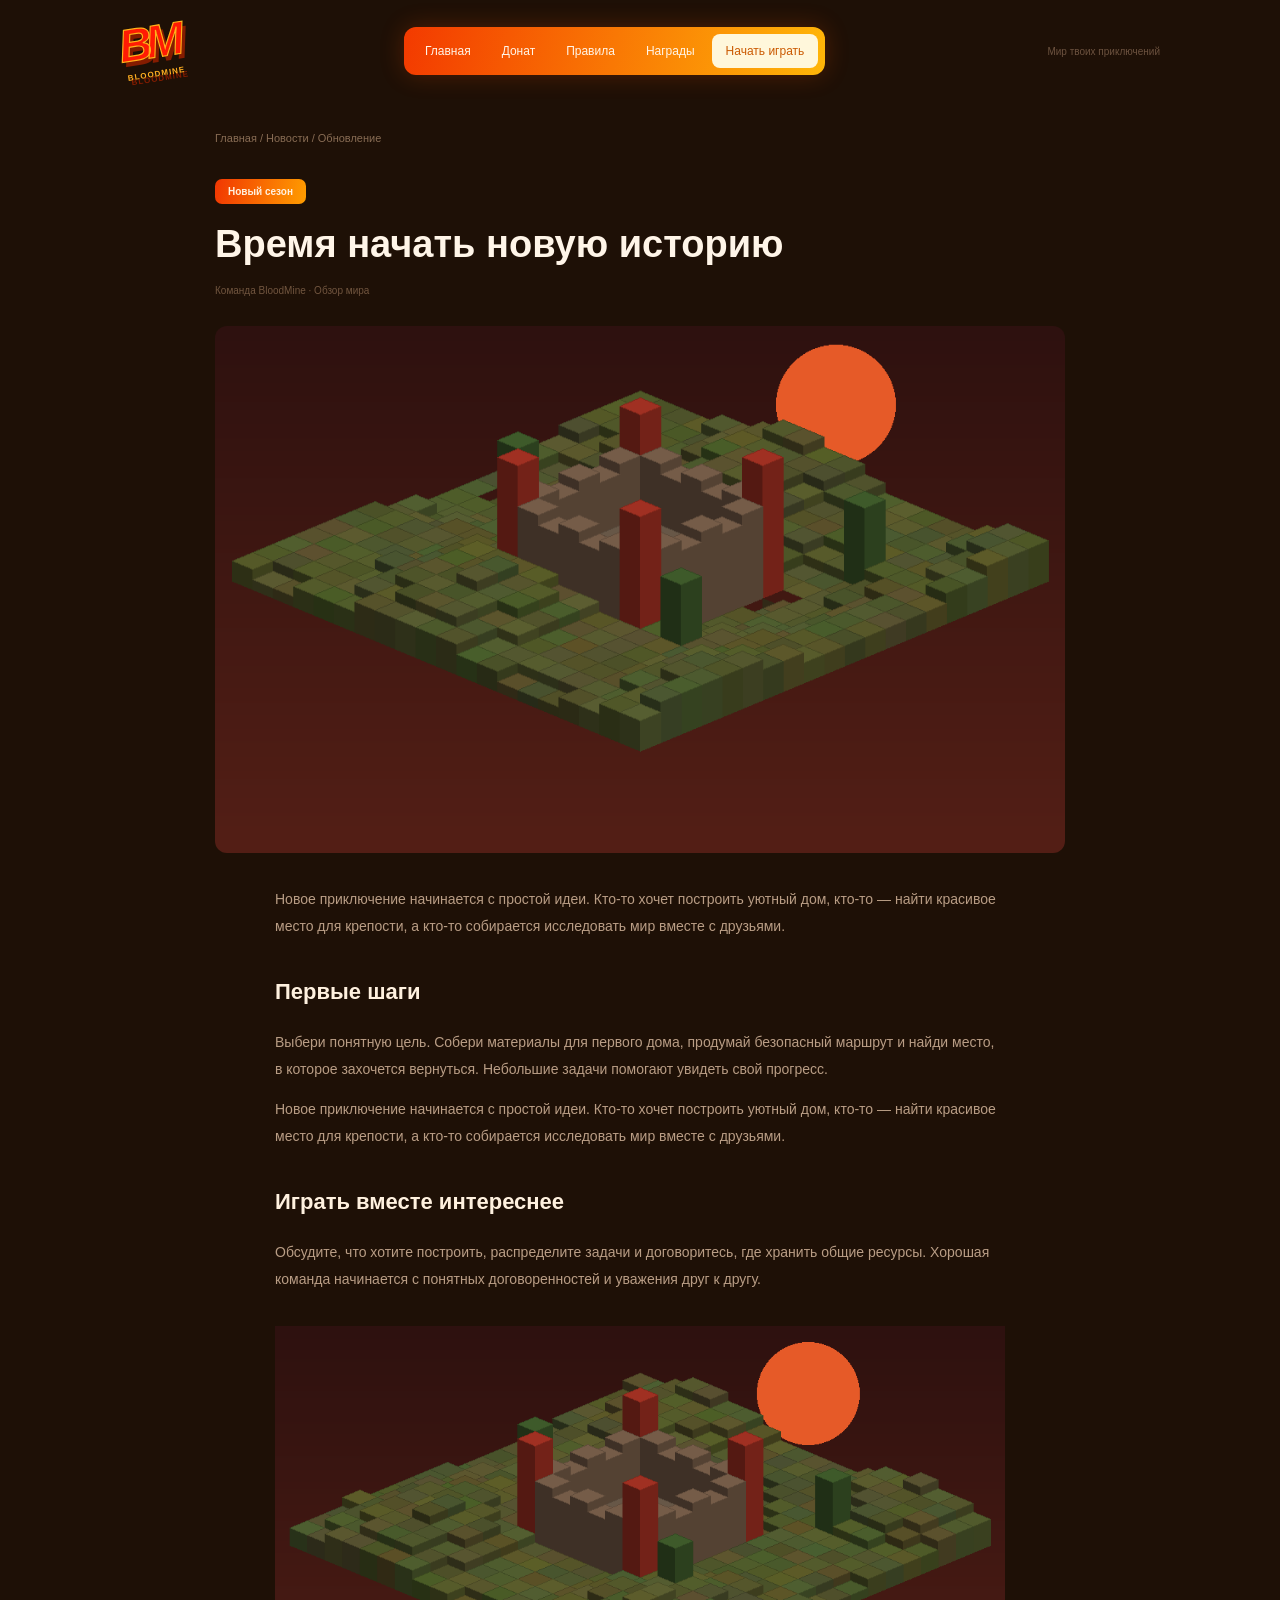
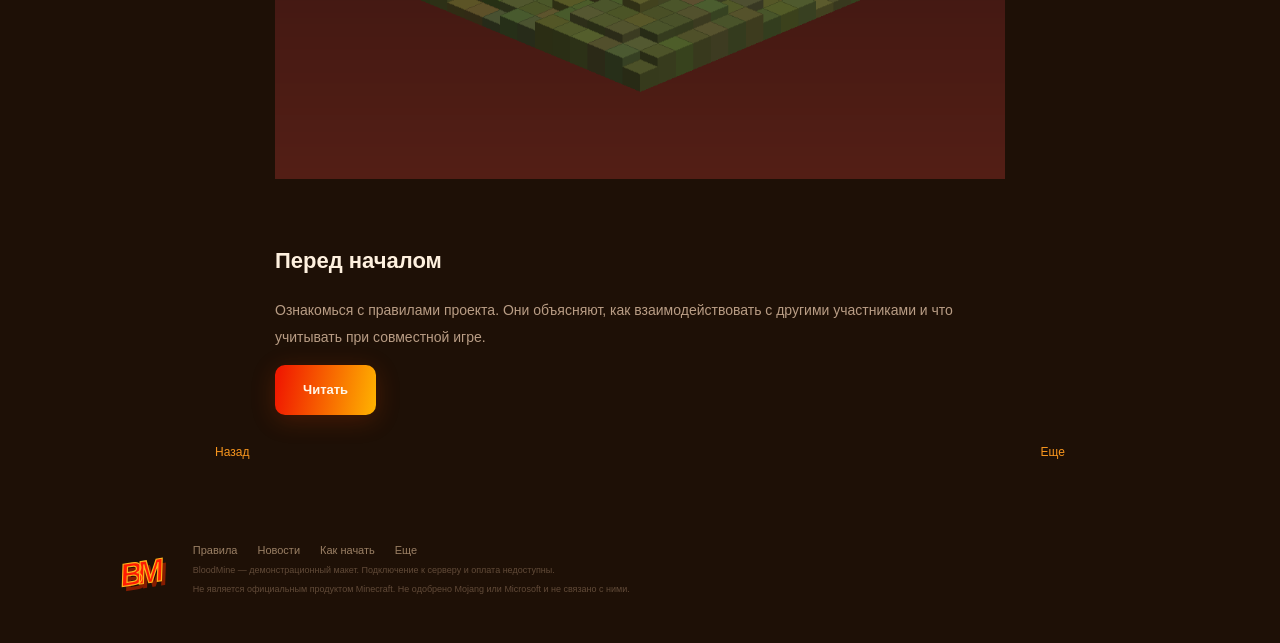
==== article.html @ f093d809 "first commit add files" ====
<!DOCTYPE html>
<html lang="en">
<head>
  <meta charset="UTF-8">
  <title>Главная</title>
  <meta name="description" content="Лучший Minecraft сервер. Minecraft сервер, играть Minecraft, сервер Minecraft, лучший сервер.">
  <meta name="keywords" content="minecraft, сервер, сервер майнкрафт, майнкрафт сервер, лучший сервер, донат, minecraft сервер">
  <script src="assets/js/catalog.js"></script>
  <script src="assets/js/widgets.js"></script>
  <link rel="stylesheet" href="assets/css/components.css">
  <link rel="stylesheet" href="assets/css/styles.css">
</head>
<body>
    <div class="header wrap">
      <a class="logo" href="index.html">BM<span>BLOODMINE</span></a>
      <div class="nav">
        <a href="index.html">Главная</a><a href="index.html#shop">Донат</a><a href="rules.html">Правила</a><a href="rewards.html">Награды</a>
        <a class="nav-light" href="how-to-play.html">Начать играть</a>
      </div>
      <div class="header-note">Мир твоих приключений</div>
    </div>
    <div class="wrap article-page"><div class="breadcrumbs"><a href="index.html">Главная</a> / <a href="news.html">Новости</a> / Обновление</div><span class="pill">Новый сезон</span><h2>Время начать новую историю</h2><p class="article-meta">Команда BloodMine · Обзор мира</p><img class="article-cover" src="assets/images/season.png"><div class="article-body"><p>Новое приключение начинается с простой идеи. Кто-то хочет построить уютный дом, кто-то — найти красивое место для крепости, а кто-то собирается исследовать мир вместе с друзьями.</p><h4>Первые шаги</h4><p>Выбери понятную цель. Собери материалы для первого дома, продумай безопасный маршрут и найди место, в которое захочется вернуться. Небольшие задачи помогают увидеть свой прогресс.</p><p>Новое приключение начинается с простой идеи. Кто-то хочет построить уютный дом, кто-то — найти красивое место для крепости, а кто-то собирается исследовать мир вместе с друзьями.</p><h4>Играть вместе интереснее</h4><p>Обсудите, что хотите построить, распределите задачи и договоритесь, где хранить общие ресурсы. Хорошая команда начинается с понятных договоренностей и уважения друг к другу.</p><img src="assets/images/world.png"><h4>Перед началом</h4><p>Ознакомься с правилами проекта. Они объясняют, как взаимодействовать с другими участниками и что учитывать при совместной игре.</p><a class="orange" href="rules.html">Читать</a></div><div class="article-bottom"><a href="news.html">Назад</a><a href="index.html#shop">Еще</a></div></div>
    <div class="footer wrap">
      <a class="logo small-logo" href="index.html">BM</a>
      <div><div class="footer-links"><a href="rules.html">Правила</a><a href="news.html">Новости</a><a href="how-to-play.html">Как начать</a><a href="archive.html">Еще</a></div>
      <p>BloodMine — демонстрационный макет. Подключение к серверу и оплата недоступны.</p>
      <p>Не является официальным продуктом Minecraft. Не одобрено Mojang или Microsoft и не связано с ними.</p></div>
    </div>
    <div class="overlay" id="dialog"><div class="modal"><div class="modal-close" onclick="closeDialog()">×</div><div class="pill">BloodMine</div><h2 id="dialog-title">Информация</h2><p id="dialog-text"></p><button class="orange" onclick="closeDialog()">Понятно</button></div></div>
    <div class="toast" id="toast"></div>
    <script src="assets/js/app.js"></script><script src="assets/js/effects.js"></script>
</body>
</html>
---- assets/css/components.css ----
.container {
    width: 960px;
    margin: 0 auto;
}

.card {
    padding: 15px;
}

.button {
    color: #fff;
    background: orange;
}

.inventory-slot-0 {
    padding: 4px;
    margin: 0px;
    border: 1px solid #392414;
    border-radius: 0px;
    background-position: 0px 0px;
}

.inventory-slot-1 {
    padding: 5px;
    margin: 1px;
    border: 1px solid #392414;
    border-radius: 1px;
    background-position: 1px 1px;
}

.inventory-slot-2 {
    padding: 6px;
    margin: 2px;
    border: 1px solid #392414;
    border-radius: 2px;
    background-position: 2px 2px;
}

.inventory-slot-3 {
    padding: 7px;
    margin: 3px;
    border: 1px solid #392414;
    border-radius: 3px;
    background-position: 3px 3px;
}

.inventory-slot-4 {
    padding: 8px;
    margin: 4px;
    border: 1px solid #392414;
    border-radius: 4px;
    background-position: 4px 4px;
}

.inventory-slot-5 {
    padding: 9px;
    margin: 5px;
    border: 1px solid #392414;
    border-radius: 5px;
    background-position: 5px 5px;
}

.inventory-slot-6 {
    padding: 10px;
    margin: 0px;
    border: 1px solid #392414;
    border-radius: 6px;
    background-position: 6px 6px;
}

.inventory-slot-7 {
    padding: 11px;
    margin: 1px;
    border: 1px solid #392414;
    border-radius: 7px;
    background-position: 7px 7px;
}

.inventory-slot-8 {
    padding: 4px;
    margin: 2px;
    border: 1px solid #392414;
    border-radius: 8px;
    background-position: 8px 8px;
}

.inventory-slot-9 {
    padding: 5px;
    margin: 3px;
    border: 1px solid #392414;
    border-radius: 9px;
    background-position: 9px 9px;
}

.inventory-slot-10 {
    padding: 6px;
    margin: 4px;
    border: 1px solid #392414;
    border-radius: 10px;
    background-position: 10px 10px;
}

.inventory-slot-11 {
    padding: 7px;
    margin: 5px;
    border: 1px solid #392414;
    border-radius: 11px;
    background-position: 11px 11px;
}

.inventory-slot-12 {
    padding: 8px;
    margin: 0px;
    border: 1px solid #392414;
    border-radius: 12px;
    background-position: 12px 12px;
}

.inventory-slot-13 {
    padding: 9px;
    margin: 1px;
    border: 1px solid #392414;
    border-radius: 13px;
    background-position: 13px 13px;
}

.inventory-slot-14 {
    padding: 10px;
    margin: 2px;
    border: 1px solid #392414;
    border-radius: 0px;
    background-position: 14px 14px;
}

.inventory-slot-15 {
    padding: 11px;
    margin: 3px;
    border: 1px solid #392414;
    border-radius: 1px;
    background-position: 15px 15px;
}

.inventory-slot-16 {
    padding: 4px;
    margin: 4px;
    border: 1px solid #392414;
    border-radius: 2px;
    background-position: 16px 16px;
}

.inventory-slot-17 {
    padding: 5px;
    margin: 5px;
    border: 1px solid #392414;
    border-radius: 3px;
    background-position: 17px 17px;
}

.inventory-slot-18 {
    padding: 6px;
    margin: 0px;
    border: 1px solid #392414;
    border-radius: 4px;
    background-position: 18px 18px;
}

.inventory-slot-19 {
    padding: 7px;
    margin: 1px;
    border: 1px solid #392414;
    border-radius: 5px;
    background-position: 19px 19px;
}

.inventory-slot-20 {
    padding: 8px;
    margin: 2px;
    border: 1px solid #392414;
    border-radius: 6px;
    background-position: 20px 20px;
}

.inventory-slot-21 {
    padding: 9px;
    margin: 3px;
    border: 1px solid #392414;
    border-radius: 7px;
    background-position: 21px 21px;
}

.inventory-slot-22 {
    padding: 10px;
    margin: 4px;
    border: 1px solid #392414;
    border-radius: 8px;
    background-position: 22px 22px;
}

.inventory-slot-23 {
    padding: 11px;
    margin: 5px;
    border: 1px solid #392414;
    border-radius: 9px;
    background-position: 23px 23px;
}

.inventory-slot-24 {
    padding: 4px;
    margin: 0px;
    border: 1px solid #392414;
    border-radius: 10px;
    background-position: 24px 24px;
}

.inventory-slot-25 {
    padding: 5px;
    margin: 1px;
    border: 1px solid #392414;
    border-radius: 11px;
    background-position: 25px 25px;
}

.inventory-slot-26 {
    padding: 6px;
    margin: 2px;
    border: 1px solid #392414;
    border-radius: 12px;
    background-position: 26px 26px;
}

.inventory-slot-27 {
    padding: 7px;
    margin: 3px;
    border: 1px solid #392414;
    border-radius: 13px;
    background-position: 27px 27px;
}

.inventory-slot-28 {
    padding: 8px;
    margin: 4px;
    border: 1px solid #392414;
    border-radius: 0px;
    background-position: 28px 28px;
}

.inventory-slot-29 {
    padding: 9px;
    margin: 5px;
    border: 1px solid #392414;
    border-radius: 1px;
    background-position: 29px 29px;
}

.inventory-slot-30 {
    padding: 10px;
    margin: 0px;
    border: 1px solid #392414;
    border-radius: 2px;
    background-position: 30px 30px;
}

.inventory-slot-31 {
    padding: 11px;
    margin: 1px;
    border: 1px solid #392414;
    border-radius: 3px;
    background-position: 31px 31px;
}

.inventory-slot-32 {
    padding: 4px;
    margin: 2px;
    border: 1px solid #392414;
    border-radius: 4px;
    background-position: 32px 32px;
}

.inventory-slot-33 {
    padding: 5px;
    margin: 3px;
    border: 1px solid #392414;
    border-radius: 5px;
    background-position: 33px 33px;
}

.inventory-slot-34 {
    padding: 6px;
    margin: 4px;
    border: 1px solid #392414;
    border-radius: 6px;
    background-position: 34px 34px;
}

.inventory-slot-35 {
    padding: 7px;
    margin: 5px;
    border: 1px solid #392414;
    border-radius: 7px;
    background-position: 35px 35px;
}

.inventory-slot-36 {
    padding: 8px;
    margin: 0px;
    border: 1px solid #392414;
    border-radius: 8px;
    background-position: 36px 36px;
}

.inventory-slot-37 {
    padding: 9px;
    margin: 1px;
    border: 1px solid #392414;
    border-radius: 9px;
    background-position: 37px 37px;
}

.inventory-slot-38 {
    padding: 10px;
    margin: 2px;
    border: 1px solid #392414;
    border-radius: 10px;
    background-position: 38px 38px;
}

.inventory-slot-39 {
    padding: 11px;
    margin: 3px;
    border: 1px solid #392414;
    border-radius: 11px;
    background-position: 39px 39px;
}

.inventory-slot-40 {
    padding: 4px;
    margin: 4px;
    border: 1px solid #392414;
    border-radius: 12px;
    background-position: 40px 40px;
}

.inventory-slot-41 {
    padding: 5px;
    margin: 5px;
    border: 1px solid #392414;
    border-radius: 13px;
    background-position: 41px 41px;
}

.inventory-slot-42 {
    padding: 6px;
    margin: 0px;
    border: 1px solid #392414;
    border-radius: 0px;
    background-position: 42px 42px;
}

.inventory-slot-43 {
    padding: 7px;
    margin: 1px;
    border: 1px solid #392414;
    border-radius: 1px;
    background-position: 43px 43px;
}

.inventory-slot-44 {
    padding: 8px;
    margin: 2px;
    border: 1px solid #392414;
    border-radius: 2px;
    background-position: 44px 44px;
}

.inventory-slot-45 {
    padding: 9px;
    margin: 3px;
    border: 1px solid #392414;
    border-radius: 3px;
    background-position: 45px 45px;
}

.inventory-slot-46 {
    padding: 10px;
    margin: 4px;
    border: 1px solid #392414;
    border-radius: 4px;
    background-position: 46px 46px;
}

.inventory-slot-47 {
    padding: 11px;
    margin: 5px;
    border: 1px solid #392414;
    border-radius: 5px;
    background-position: 47px 47px;
}

.inventory-slot-48 {
    padding: 4px;
    margin: 0px;
    border: 1px solid #392414;
    border-radius: 6px;
    background-position: 48px 48px;
}

.inventory-slot-49 {
    padding: 5px;
    margin: 1px;
    border: 1px solid #392414;
    border-radius: 7px;
    background-position: 49px 49px;
}

.inventory-slot-50 {
    padding: 6px;
    margin: 2px;
    border: 1px solid #392414;
    border-radius: 8px;
    background-position: 50px 50px;
}

.inventory-slot-51 {
    padding: 7px;
    margin: 3px;
    border: 1px solid #392414;
    border-radius: 9px;
    background-position: 51px 51px;
}

.inventory-slot-52 {
    padding: 8px;
    margin: 4px;
    border: 1px solid #392414;
    border-radius: 10px;
    background-position: 52px 52px;
}

.inventory-slot-53 {
    padding: 9px;
    margin: 5px;
    border: 1px solid #392414;
    border-radius: 11px;
    background-position: 53px 53px;
}

.inventory-slot-54 {
    padding: 10px;
    margin: 0px;
    border: 1px solid #392414;
    border-radius: 12px;
    background-position: 54px 54px;
}

.inventory-slot-55 {
    padding: 11px;
    margin: 1px;
    border: 1px solid #392414;
    border-radius: 13px;
    background-position: 55px 55px;
}

.inventory-slot-56 {
    padding: 4px;
    margin: 2px;
    border: 1px solid #392414;
    border-radius: 0px;
    background-position: 56px 56px;
}

.inventory-slot-57 {
    padding: 5px;
    margin: 3px;
    border: 1px solid #392414;
    border-radius: 1px;
    background-position: 57px 57px;
}

.inventory-slot-58 {
    padding: 6px;
    margin: 4px;
    border: 1px solid #392414;
    border-radius: 2px;
    background-position: 58px 58px;
}

.inventory-slot-59 {
    padding: 7px;
    margin: 5px;
    border: 1px solid #392414;
    border-radius: 3px;
    background-position: 59px 59px;
}

.inventory-slot-60 {
    padding: 8px;
    margin: 0px;
    border: 1px solid #392414;
    border-radius: 4px;
    background-position: 60px 60px;
}

.inventory-slot-61 {
    padding: 9px;
    margin: 1px;
    border: 1px solid #392414;
    border-radius: 5px;
    background-position: 61px 61px;
}

.inventory-slot-62 {
    padding: 10px;
    margin: 2px;
    border: 1px solid #392414;
    border-radius: 6px;
    background-position: 62px 62px;
}

.inventory-slot-63 {
    padding: 11px;
    margin: 3px;
    border: 1px solid #392414;
    border-radius: 7px;
    background-position: 63px 63px;
}

.inventory-slot-64 {
    padding: 4px;
    margin: 4px;
    border: 1px solid #392414;
    border-radius: 8px;
    background-position: 64px 64px;
}

.inventory-slot-65 {
    padding: 5px;
    margin: 5px;
    border: 1px solid #392414;
    border-radius: 9px;
    background-position: 65px 65px;
}

.inventory-slot-66 {
    padding: 6px;
    margin: 0px;
    border: 1px solid #392414;
    border-radius: 10px;
    background-position: 66px 66px;
}

.inventory-slot-67 {
    padding: 7px;
    margin: 1px;
    border: 1px solid #392414;
    border-radius: 11px;
    background-position: 67px 67px;
}

.inventory-slot-68 {
    padding: 8px;
    margin: 2px;
    border: 1px solid #392414;
    border-radius: 12px;
    background-position: 68px 68px;
}

.inventory-slot-69 {
    padding: 9px;
    margin: 3px;
    border: 1px solid #392414;
    border-radius: 13px;
    background-position: 69px 69px;
}

.inventory-slot-70 {
    padding: 10px;
    margin: 4px;
    border: 1px solid #392414;
    border-radius: 0px;
    background-position: 70px 70px;
}

.inventory-slot-71 {
    padding: 11px;
    margin: 5px;
    border: 1px solid #392414;
    border-radius: 1px;
    background-position: 71px 71px;
}

.inventory-slot-72 {
    padding: 4px;
    margin: 0px;
    border: 1px solid #392414;
    border-radius: 2px;
    background-position: 72px 72px;
}

.inventory-slot-73 {
    padding: 5px;
    margin: 1px;
    border: 1px solid #392414;
    border-radius: 3px;
    background-position: 73px 73px;
}

.inventory-slot-74 {
    padding: 6px;
    margin: 2px;
    border: 1px solid #392414;
    border-radius: 4px;
    background-position: 74px 74px;
}

.inventory-slot-75 {
    padding: 7px;
    margin: 3px;
    border: 1px solid #392414;
    border-radius: 5px;
    background-position: 75px 75px;
}

.inventory-slot-76 {
    padding: 8px;
    margin: 4px;
    border: 1px solid #392414;
    border-radius: 6px;
    background-position: 76px 76px;
}

.inventory-slot-77 {
    padding: 9px;
    margin: 5px;
    border: 1px solid #392414;
    border-radius: 7px;
    background-position: 77px 77px;
}

.inventory-slot-78 {
    padding: 10px;
    margin: 0px;
    border: 1px solid #392414;
    border-radius: 8px;
    background-position: 78px 78px;
}

.inventory-slot-79 {
    padding: 11px;
    margin: 1px;
    border: 1px solid #392414;
    border-radius: 9px;
    background-position: 79px 79px;
}

.inventory-slot-80 {
    padding: 4px;
    margin: 2px;
    border: 1px solid #392414;
    border-radius: 10px;
    background-position: 80px 0px;
}

.inventory-slot-81 {
    padding: 5px;
    margin: 3px;
    border: 1px solid #392414;
    border-radius: 11px;
    background-position: 81px 1px;
}

.inventory-slot-82 {
    padding: 6px;
    margin: 4px;
    border: 1px solid #392414;
    border-radius: 12px;
    background-position: 82px 2px;
}

.inventory-slot-83 {
    padding: 7px;
    margin: 5px;
    border: 1px solid #392414;
    border-radius: 13px;
    background-position: 83px 3px;
}

.inventory-slot-84 {
    padding: 8px;
    margin: 0px;
    border: 1px solid #392414;
    border-radius: 0px;
    background-position: 84px 4px;
}

.inventory-slot-85 {
    padding: 9px;
    margin: 1px;
    border: 1px solid #392414;
    border-radius: 1px;
    background-position: 85px 5px;
}

.inventory-slot-86 {
    padding: 10px;
    margin: 2px;
    border: 1px solid #392414;
    border-radius: 2px;
    background-position: 86px 6px;
}

.inventory-slot-87 {
    padding: 11px;
    margin: 3px;
    border: 1px solid #392414;
    border-radius: 3px;
    background-position: 87px 7px;
}

.inventory-slot-88 {
    padding: 4px;
    margin: 4px;
    border: 1px solid #392414;
    border-radius: 4px;
    background-position: 88px 8px;
}

.inventory-slot-89 {
    padding: 5px;
    margin: 5px;
    border: 1px solid #392414;
    border-radius: 5px;
    background-position: 89px 9px;
}

.inventory-slot-90 {
    padding: 6px;
    margin: 0px;
    border: 1px solid #392414;
    border-radius: 6px;
    background-position: 90px 10px;
}

.inventory-slot-91 {
    padding: 7px;
    margin: 1px;
    border: 1px solid #392414;
    border-radius: 7px;
    background-position: 91px 11px;
}

.inventory-slot-92 {
    padding: 8px;
    margin: 2px;
    border: 1px solid #392414;
    border-radius: 8px;
    background-position: 92px 12px;
}

.inventory-slot-93 {
    padding: 9px;
    margin: 3px;
    border: 1px solid #392414;
    border-radius: 9px;
    background-position: 93px 13px;
}

.inventory-slot-94 {
    padding: 10px;
    margin: 4px;
    border: 1px solid #392414;
    border-radius: 10px;
    background-position: 94px 14px;
}

.inventory-slot-95 {
    padding: 11px;
    margin: 5px;
    border: 1px solid #392414;
    border-radius: 11px;
    background-position: 95px 15px;
}

.inventory-slot-96 {
    padding: 4px;
    margin: 0px;
    border: 1px solid #392414;
    border-radius: 12px;
    background-position: 96px 16px;
}

.inventory-slot-97 {
    padding: 5px;
    margin: 1px;
    border: 1px solid #392414;
    border-radius: 13px;
    background-position: 97px 17px;
}

.inventory-slot-98 {
    padding: 6px;
    margin: 2px;
    border: 1px solid #392414;
    border-radius: 0px;
    background-position: 98px 18px;
}

.inventory-slot-99 {
    padding: 7px;
    margin: 3px;
    border: 1px solid #392414;
    border-radius: 1px;
    background-position: 99px 19px;
}

.inventory-slot-100 {
    padding: 8px;
    margin: 4px;
    border: 1px solid #392414;
    border-radius: 2px;
    background-position: 100px 20px;
}

.inventory-slot-101 {
    padding: 9px;
    margin: 5px;
    border: 1px solid #392414;
    border-radius: 3px;
    background-position: 101px 21px;
}

.inventory-slot-102 {
    padding: 10px;
    margin: 0px;
    border: 1px solid #392414;
    border-radius: 4px;
    background-position: 102px 22px;
}

.inventory-slot-103 {
    padding: 11px;
    margin: 1px;
    border: 1px solid #392414;
    border-radius: 5px;
    background-position: 103px 23px;
}

.inventory-slot-104 {
    padding: 4px;
    margin: 2px;
    border: 1px solid #392414;
    border-radius: 6px;
    background-position: 104px 24px;
}

.inventory-slot-105 {
    padding: 5px;
    margin: 3px;
    border: 1px solid #392414;
    border-radius: 7px;
    background-position: 105px 25px;
}

.inventory-slot-106 {
    padding: 6px;
    margin: 4px;
    border: 1px solid #392414;
    border-radius: 8px;
    background-position: 106px 26px;
}

.inventory-slot-107 {
    padding: 7px;
    margin: 5px;
    border: 1px solid #392414;
    border-radius: 9px;
    background-position: 107px 27px;
}

.inventory-slot-108 {
    padding: 8px;
    margin: 0px;
    border: 1px solid #392414;
    border-radius: 10px;
    background-position: 108px 28px;
}

.inventory-slot-109 {
    padding: 9px;
    margin: 1px;
    border: 1px solid #392414;
    border-radius: 11px;
    background-position: 109px 29px;
}

.inventory-slot-110 {
    padding: 10px;
    margin: 2px;
    border: 1px solid #392414;
    border-radius: 12px;
    background-position: 110px 30px;
}

.inventory-slot-111 {
    padding: 11px;
    margin: 3px;
    border: 1px solid #392414;
    border-radius: 13px;
    background-position: 111px 31px;
}

.inventory-slot-112 {
    padding: 4px;
    margin: 4px;
    border: 1px solid #392414;
    border-radius: 0px;
    background-position: 112px 32px;
}

.inventory-slot-113 {
    padding: 5px;
    margin: 5px;
    border: 1px solid #392414;
    border-radius: 1px;
    background-position: 113px 33px;
}

.inventory-slot-114 {
    padding: 6px;
    margin: 0px;
    border: 1px solid #392414;
    border-radius: 2px;
    background-position: 114px 34px;
}

.inventory-slot-115 {
    padding: 7px;
    margin: 1px;
    border: 1px solid #392414;
    border-radius: 3px;
    background-position: 115px 35px;
}

.inventory-slot-116 {
    padding: 8px;
    margin: 2px;
    border: 1px solid #392414;
    border-radius: 4px;
    background-position: 116px 36px;
}

.inventory-slot-117 {
    padding: 9px;
    margin: 3px;
    border: 1px solid #392414;
    border-radius: 5px;
    background-position: 117px 37px;
}

.inventory-slot-118 {
    padding: 10px;
    margin: 4px;
    border: 1px solid #392414;
    border-radius: 6px;
    background-position: 118px 38px;
}

.inventory-slot-119 {
    padding: 11px;
    margin: 5px;
    border: 1px solid #392414;
    border-radius: 7px;
    background-position: 119px 39px;
}

.inventory-slot-120 {
    padding: 4px;
    margin: 0px;
    border: 1px solid #392414;
    border-radius: 8px;
    background-position: 0px 40px;
}

.inventory-slot-121 {
    padding: 5px;
    margin: 1px;
    border: 1px solid #392414;
    border-radius: 9px;
    background-position: 1px 41px;
}

.inventory-slot-122 {
    padding: 6px;
    margin: 2px;
    border: 1px solid #392414;
    border-radius: 10px;
    background-position: 2px 42px;
}

.inventory-slot-123 {
    padding: 7px;
    margin: 3px;
    border: 1px solid #392414;
    border-radius: 11px;
    background-position: 3px 43px;
}

.inventory-slot-124 {
    padding: 8px;
    margin: 4px;
    border: 1px solid #392414;
    border-radius: 12px;
    background-position: 4px 44px;
}

.inventory-slot-125 {
    padding: 9px;
    margin: 5px;
    border: 1px solid #392414;
    border-radius: 13px;
    background-position: 5px 45px;
}

.inventory-slot-126 {
    padding: 10px;
    margin: 0px;
    border: 1px solid #392414;
    border-radius: 0px;
    background-position: 6px 46px;
}

.inventory-slot-127 {
    padding: 11px;
    margin: 1px;
    border: 1px solid #392414;
    border-radius: 1px;
    background-position: 7px 47px;
}

.inventory-slot-128 {
    padding: 4px;
    margin: 2px;
    border: 1px solid #392414;
    border-radius: 2px;
    background-position: 8px 48px;
}

.inventory-slot-129 {
    padding: 5px;
    margin: 3px;
    border: 1px solid #392414;
    border-radius: 3px;
    background-position: 9px 49px;
}

.inventory-slot-130 {
    padding: 6px;
    margin: 4px;
    border: 1px solid #392414;
    border-radius: 4px;
    background-position: 10px 50px;
}

.inventory-slot-131 {
    padding: 7px;
    margin: 5px;
    border: 1px solid #392414;
    border-radius: 5px;
    background-position: 11px 51px;
}

.inventory-slot-132 {
    padding: 8px;
    margin: 0px;
    border: 1px solid #392414;
    border-radius: 6px;
    background-position: 12px 52px;
}

.inventory-slot-133 {
    padding: 9px;
    margin: 1px;
    border: 1px solid #392414;
    border-radius: 7px;
    background-position: 13px 53px;
}

.inventory-slot-134 {
    padding: 10px;
    margin: 2px;
    border: 1px solid #392414;
    border-radius: 8px;
    background-position: 14px 54px;
}

.inventory-slot-135 {
    padding: 11px;
    margin: 3px;
    border: 1px solid #392414;
    border-radius: 9px;
    background-position: 15px 55px;
}

.inventory-slot-136 {
    padding: 4px;
    margin: 4px;
    border: 1px solid #392414;
    border-radius: 10px;
    background-position: 16px 56px;
}

.inventory-slot-137 {
    padding: 5px;
    margin: 5px;
    border: 1px solid #392414;
    border-radius: 11px;
    background-position: 17px 57px;
}

.inventory-slot-138 {
    padding: 6px;
    margin: 0px;
    border: 1px solid #392414;
    border-radius: 12px;
    background-position: 18px 58px;
}

.inventory-slot-139 {
    padding: 7px;
    margin: 1px;
    border: 1px solid #392414;
    border-radius: 13px;
    background-position: 19px 59px;
}

.inventory-slot-140 {
    padding: 8px;
    margin: 2px;
    border: 1px solid #392414;
    border-radius: 0px;
    background-position: 20px 60px;
}

.inventory-slot-141 {
    padding: 9px;
    margin: 3px;
    border: 1px solid #392414;
    border-radius: 1px;
    background-position: 21px 61px;
}

.inventory-slot-142 {
    padding: 10px;
    margin: 4px;
    border: 1px solid #392414;
    border-radius: 2px;
    background-position: 22px 62px;
}

.inventory-slot-143 {
    padding: 11px;
    margin: 5px;
    border: 1px solid #392414;
    border-radius: 3px;
    background-position: 23px 63px;
}

.inventory-slot-144 {
    padding: 4px;
    margin: 0px;
    border: 1px solid #392414;
    border-radius: 4px;
    background-position: 24px 64px;
}

.inventory-slot-145 {
    padding: 5px;
    margin: 1px;
    border: 1px solid #392414;
    border-radius: 5px;
    background-position: 25px 65px;
}

.inventory-slot-146 {
    padding: 6px;
    margin: 2px;
    border: 1px solid #392414;
    border-radius: 6px;
    background-position: 26px 66px;
}

.inventory-slot-147 {
    padding: 7px;
    margin: 3px;
    border: 1px solid #392414;
    border-radius: 7px;
    background-position: 27px 67px;
}

.inventory-slot-148 {
    padding: 8px;
    margin: 4px;
    border: 1px solid #392414;
    border-radius: 8px;
    background-position: 28px 68px;
}

.inventory-slot-149 {
    padding: 9px;
    margin: 5px;
    border: 1px solid #392414;
    border-radius: 9px;
    background-position: 29px 69px;
}

.inventory-slot-150 {
    padding: 10px;
    margin: 0px;
    border: 1px solid #392414;
    border-radius: 10px;
    background-position: 30px 70px;
}

.inventory-slot-151 {
    padding: 11px;
    margin: 1px;
    border: 1px solid #392414;
    border-radius: 11px;
    background-position: 31px 71px;
}

.inventory-slot-152 {
    padding: 4px;
    margin: 2px;
    border: 1px solid #392414;
    border-radius: 12px;
    background-position: 32px 72px;
}

.inventory-slot-153 {
    padding: 5px;
    margin: 3px;
    border: 1px solid #392414;
    border-radius: 13px;
    background-position: 33px 73px;
}

.inventory-slot-154 {
    padding: 6px;
    margin: 4px;
    border: 1px solid #392414;
    border-radius: 0px;
    background-position: 34px 74px;
}

.inventory-slot-155 {
    padding: 7px;
    margin: 5px;
    border: 1px solid #392414;
    border-radius: 1px;
    background-position: 35px 75px;
}

.inventory-slot-156 {
    padding: 8px;
    margin: 0px;
    border: 1px solid #392414;
    border-radius: 2px;
    background-position: 36px 76px;
}

.inventory-slot-157 {
    padding: 9px;
    margin: 1px;
    border: 1px solid #392414;
    border-radius: 3px;
    background-position: 37px 77px;
}

.inventory-slot-158 {
    padding: 10px;
    margin: 2px;
    border: 1px solid #392414;
    border-radius: 4px;
    background-position: 38px 78px;
}

.inventory-slot-159 {
    padding: 11px;
    margin: 3px;
    border: 1px solid #392414;
    border-radius: 5px;
    background-position: 39px 79px;
}

.inventory-slot-160 {
    padding: 4px;
    margin: 4px;
    border: 1px solid #392414;
    border-radius: 6px;
    background-position: 40px 0px;
}

.inventory-slot-161 {
    padding: 5px;
    margin: 5px;
    border: 1px solid #392414;
    border-radius: 7px;
    background-position: 41px 1px;
}

.inventory-slot-162 {
    padding: 6px;
    margin: 0px;
    border: 1px solid #392414;
    border-radius: 8px;
    background-position: 42px 2px;
}

.inventory-slot-163 {
    padding: 7px;
    margin: 1px;
    border: 1px solid #392414;
    border-radius: 9px;
    background-position: 43px 3px;
}

.inventory-slot-164 {
    padding: 8px;
    margin: 2px;
    border: 1px solid #392414;
    border-radius: 10px;
    background-position: 44px 4px;
}

.inventory-slot-165 {
    padding: 9px;
    margin: 3px;
    border: 1px solid #392414;
    border-radius: 11px;
    background-position: 45px 5px;
}

.inventory-slot-166 {
    padding: 10px;
    margin: 4px;
    border: 1px solid #392414;
    border-radius: 12px;
    background-position: 46px 6px;
}

.inventory-slot-167 {
    padding: 11px;
    margin: 5px;
    border: 1px solid #392414;
    border-radius: 13px;
    background-position: 47px 7px;
}

.inventory-slot-168 {
    padding: 4px;
    margin: 0px;
    border: 1px solid #392414;
    border-radius: 0px;
    background-position: 48px 8px;
}

.inventory-slot-169 {
    padding: 5px;
    margin: 1px;
    border: 1px solid #392414;
    border-radius: 1px;
    background-position: 49px 9px;
}

.inventory-slot-170 {
    padding: 6px;
    margin: 2px;
    border: 1px solid #392414;
    border-radius: 2px;
    background-position: 50px 10px;
}

.inventory-slot-171 {
    padding: 7px;
    margin: 3px;
    border: 1px solid #392414;
    border-radius: 3px;
    background-position: 51px 11px;
}

.inventory-slot-172 {
    padding: 8px;
    margin: 4px;
    border: 1px solid #392414;
    border-radius: 4px;
    background-position: 52px 12px;
}

.inventory-slot-173 {
    padding: 9px;
    margin: 5px;
    border: 1px solid #392414;
    border-radius: 5px;
    background-position: 53px 13px;
}

.inventory-slot-174 {
    padding: 10px;
    margin: 0px;
    border: 1px solid #392414;
    border-radius: 6px;
    background-position: 54px 14px;
}

.inventory-slot-175 {
    padding: 11px;
    margin: 1px;
    border: 1px solid #392414;
    border-radius: 7px;
    background-position: 55px 15px;
}

.inventory-slot-176 {
    padding: 4px;
    margin: 2px;
    border: 1px solid #392414;
    border-radius: 8px;
    background-position: 56px 16px;
}

.inventory-slot-177 {
    padding: 5px;
    margin: 3px;
    border: 1px solid #392414;
    border-radius: 9px;
    background-position: 57px 17px;
}

.inventory-slot-178 {
    padding: 6px;
    margin: 4px;
    border: 1px solid #392414;
    border-radius: 10px;
    background-position: 58px 18px;
}

.inventory-slot-179 {
    padding: 7px;
    margin: 5px;
    border: 1px solid #392414;
    border-radius: 11px;
    background-position: 59px 19px;
}

.inventory-slot-180 {
    padding: 8px;
    margin: 0px;
    border: 1px solid #392414;
    border-radius: 12px;
    background-position: 60px 20px;
}

.inventory-slot-181 {
    padding: 9px;
    margin: 1px;
    border: 1px solid #392414;
    border-radius: 13px;
    background-position: 61px 21px;
}

.inventory-slot-182 {
    padding: 10px;
    margin: 2px;
    border: 1px solid #392414;
    border-radius: 0px;
    background-position: 62px 22px;
}

.inventory-slot-183 {
    padding: 11px;
    margin: 3px;
    border: 1px solid #392414;
    border-radius: 1px;
    background-position: 63px 23px;
}

.inventory-slot-184 {
    padding: 4px;
    margin: 4px;
    border: 1px solid #392414;
    border-radius: 2px;
    background-position: 64px 24px;
}

.inventory-slot-185 {
    padding: 5px;
    margin: 5px;
    border: 1px solid #392414;
    border-radius: 3px;
    background-position: 65px 25px;
}

.inventory-slot-186 {
    padding: 6px;
    margin: 0px;
    border: 1px solid #392414;
    border-radius: 4px;
    background-position: 66px 26px;
}

.inventory-slot-187 {
    padding: 7px;
    margin: 1px;
    border: 1px solid #392414;
    border-radius: 5px;
    background-position: 67px 27px;
}

.inventory-slot-188 {
    padding: 8px;
    margin: 2px;
    border: 1px solid #392414;
    border-radius: 6px;
    background-position: 68px 28px;
}

.inventory-slot-189 {
    padding: 9px;
    margin: 3px;
    border: 1px solid #392414;
    border-radius: 7px;
    background-position: 69px 29px;
}

.inventory-slot-190 {
    padding: 10px;
    margin: 4px;
    border: 1px solid #392414;
    border-radius: 8px;
    background-position: 70px 30px;
}

.inventory-slot-191 {
    padding: 11px;
    margin: 5px;
    border: 1px solid #392414;
    border-radius: 9px;
    background-position: 71px 31px;
}

.inventory-slot-192 {
    padding: 4px;
    margin: 0px;
    border: 1px solid #392414;
    border-radius: 10px;
    background-position: 72px 32px;
}

.inventory-slot-193 {
    padding: 5px;
    margin: 1px;
    border: 1px solid #392414;
    border-radius: 11px;
    background-position: 73px 33px;
}

.inventory-slot-194 {
    padding: 6px;
    margin: 2px;
    border: 1px solid #392414;
    border-radius: 12px;
    background-position: 74px 34px;
}

.inventory-slot-195 {
    padding: 7px;
    margin: 3px;
    border: 1px solid #392414;
    border-radius: 13px;
    background-position: 75px 35px;
}

.inventory-slot-196 {
    padding: 8px;
    margin: 4px;
    border: 1px solid #392414;
    border-radius: 0px;
    background-position: 76px 36px;
}

.inventory-slot-197 {
    padding: 9px;
    margin: 5px;
    border: 1px solid #392414;
    border-radius: 1px;
    background-position: 77px 37px;
}

.inventory-slot-198 {
    padding: 10px;
    margin: 0px;
    border: 1px solid #392414;
    border-radius: 2px;
    background-position: 78px 38px;
}

.inventory-slot-199 {
    padding: 11px;
    margin: 1px;
    border: 1px solid #392414;
    border-radius: 3px;
    background-position: 79px 39px;
}

.inventory-slot-200 {
    padding: 4px;
    margin: 2px;
    border: 1px solid #392414;
    border-radius: 4px;
    background-position: 80px 40px;
}

.inventory-slot-201 {
    padding: 5px;
    margin: 3px;
    border: 1px solid #392414;
    border-radius: 5px;
    background-position: 81px 41px;
}

.inventory-slot-202 {
    padding: 6px;
    margin: 4px;
    border: 1px solid #392414;
    border-radius: 6px;
    background-position: 82px 42px;
}

.inventory-slot-203 {
    padding: 7px;
    margin: 5px;
    border: 1px solid #392414;
    border-radius: 7px;
    background-position: 83px 43px;
}

.inventory-slot-204 {
    padding: 8px;
    margin: 0px;
    border: 1px solid #392414;
    border-radius: 8px;
    background-position: 84px 44px;
}

.inventory-slot-205 {
    padding: 9px;
    margin: 1px;
    border: 1px solid #392414;
    border-radius: 9px;
    background-position: 85px 45px;
}

.inventory-slot-206 {
    padding: 10px;
    margin: 2px;
    border: 1px solid #392414;
    border-radius: 10px;
    background-position: 86px 46px;
}

.inventory-slot-207 {
    padding: 11px;
    margin: 3px;
    border: 1px solid #392414;
    border-radius: 11px;
    background-position: 87px 47px;
}

.inventory-slot-208 {
    padding: 4px;
    margin: 4px;
    border: 1px solid #392414;
    border-radius: 12px;
    background-position: 88px 48px;
}

.inventory-slot-209 {
    padding: 5px;
    margin: 5px;
    border: 1px solid #392414;
    border-radius: 13px;
    background-position: 89px 49px;
}

.inventory-slot-210 {
    padding: 6px;
    margin: 0px;
    border: 1px solid #392414;
    border-radius: 0px;
    background-position: 90px 50px;
}

.inventory-slot-211 {
    padding: 7px;
    margin: 1px;
    border: 1px solid #392414;
    border-radius: 1px;
    background-position: 91px 51px;
}

.inventory-slot-212 {
    padding: 8px;
    margin: 2px;
    border: 1px solid #392414;
    border-radius: 2px;
    background-position: 92px 52px;
}

.inventory-slot-213 {
    padding: 9px;
    margin: 3px;
    border: 1px solid #392414;
    border-radius: 3px;
    background-position: 93px 53px;
}

.inventory-slot-214 {
    padding: 10px;
    margin: 4px;
    border: 1px solid #392414;
    border-radius: 4px;
    background-position: 94px 54px;
}

.inventory-slot-215 {
    padding: 11px;
    margin: 5px;
    border: 1px solid #392414;
    border-radius: 5px;
    background-position: 95px 55px;
}

.inventory-slot-216 {
    padding: 4px;
    margin: 0px;
    border: 1px solid #392414;
    border-radius: 6px;
    background-position: 96px 56px;
}

.inventory-slot-217 {
    padding: 5px;
    margin: 1px;
    border: 1px solid #392414;
    border-radius: 7px;
    background-position: 97px 57px;
}

.inventory-slot-218 {
    padding: 6px;
    margin: 2px;
    border: 1px solid #392414;
    border-radius: 8px;
    background-position: 98px 58px;
}

.inventory-slot-219 {
    padding: 7px;
    margin: 3px;
    border: 1px solid #392414;
    border-radius: 9px;
    background-position: 99px 59px;
}

.inventory-slot-220 {
    padding: 8px;
    margin: 4px;
    border: 1px solid #392414;
    border-radius: 10px;
    background-position: 100px 60px;
}

.inventory-slot-221 {
    padding: 9px;
    margin: 5px;
    border: 1px solid #392414;
    border-radius: 11px;
    background-position: 101px 61px;
}

.inventory-slot-222 {
    padding: 10px;
    margin: 0px;
    border: 1px solid #392414;
    border-radius: 12px;
    background-position: 102px 62px;
}

.inventory-slot-223 {
    padding: 11px;
    margin: 1px;
    border: 1px solid #392414;
    border-radius: 13px;
    background-position: 103px 63px;
}

.inventory-slot-224 {
    padding: 4px;
    margin: 2px;
    border: 1px solid #392414;
    border-radius: 0px;
    background-position: 104px 64px;
}

.inventory-slot-225 {
    padding: 5px;
    margin: 3px;
    border: 1px solid #392414;
    border-radius: 1px;
    background-position: 105px 65px;
}

.inventory-slot-226 {
    padding: 6px;
    margin: 4px;
    border: 1px solid #392414;
    border-radius: 2px;
    background-position: 106px 66px;
}

.inventory-slot-227 {
    padding: 7px;
    margin: 5px;
    border: 1px solid #392414;
    border-radius: 3px;
    background-position: 107px 67px;
}

.inventory-slot-228 {
    padding: 8px;
    margin: 0px;
    border: 1px solid #392414;
    border-radius: 4px;
    background-position: 108px 68px;
}

.inventory-slot-229 {
    padding: 9px;
    margin: 1px;
    border: 1px solid #392414;
    border-radius: 5px;
    background-position: 109px 69px;
}

.inventory-slot-230 {
    padding: 10px;
    margin: 2px;
    border: 1px solid #392414;
    border-radius: 6px;
    background-position: 110px 70px;
}

.inventory-slot-231 {
    padding: 11px;
    margin: 3px;
    border: 1px solid #392414;
    border-radius: 7px;
    background-position: 111px 71px;
}

.inventory-slot-232 {
    padding: 4px;
    margin: 4px;
    border: 1px solid #392414;
    border-radius: 8px;
    background-position: 112px 72px;
}

.inventory-slot-233 {
    padding: 5px;
    margin: 5px;
    border: 1px solid #392414;
    border-radius: 9px;
    background-position: 113px 73px;
}

.inventory-slot-234 {
    padding: 6px;
    margin: 0px;
    border: 1px solid #392414;
    border-radius: 10px;
    background-position: 114px 74px;
}

.inventory-slot-235 {
    padding: 7px;
    margin: 1px;
    border: 1px solid #392414;
    border-radius: 11px;
    background-position: 115px 75px;
}

.inventory-slot-236 {
    padding: 8px;
    margin: 2px;
    border: 1px solid #392414;
    border-radius: 12px;
    background-position: 116px 76px;
}

.inventory-slot-237 {
    padding: 9px;
    margin: 3px;
    border: 1px solid #392414;
    border-radius: 13px;
    background-position: 117px 77px;
}

.inventory-slot-238 {
    padding: 10px;
    margin: 4px;
    border: 1px solid #392414;
    border-radius: 0px;
    background-position: 118px 78px;
}

.inventory-slot-239 {
    padding: 11px;
    margin: 5px;
    border: 1px solid #392414;
    border-radius: 1px;
    background-position: 119px 79px;
}

.inventory-slot-240 {
    padding: 4px;
    margin: 0px;
    border: 1px solid #392414;
    border-radius: 2px;
    background-position: 0px 0px;
}

.inventory-slot-241 {
    padding: 5px;
    margin: 1px;
    border: 1px solid #392414;
    border-radius: 3px;
    background-position: 1px 1px;
}

.inventory-slot-242 {
    padding: 6px;
    margin: 2px;
    border: 1px solid #392414;
    border-radius: 4px;
    background-position: 2px 2px;
}

.inventory-slot-243 {
    padding: 7px;
    margin: 3px;
    border: 1px solid #392414;
    border-radius: 5px;
    background-position: 3px 3px;
}

.inventory-slot-244 {
    padding: 8px;
    margin: 4px;
    border: 1px solid #392414;
    border-radius: 6px;
    background-position: 4px 4px;
}

.inventory-slot-245 {
    padding: 9px;
    margin: 5px;
    border: 1px solid #392414;
    border-radius: 7px;
    background-position: 5px 5px;
}

.inventory-slot-246 {
    padding: 10px;
    margin: 0px;
    border: 1px solid #392414;
    border-radius: 8px;
    background-position: 6px 6px;
}

.inventory-slot-247 {
    padding: 11px;
    margin: 1px;
    border: 1px solid #392414;
    border-radius: 9px;
    background-position: 7px 7px;
}

.inventory-slot-248 {
    padding: 4px;
    margin: 2px;
    border: 1px solid #392414;
    border-radius: 10px;
    background-position: 8px 8px;
}

.inventory-slot-249 {
    padding: 5px;
    margin: 3px;
    border: 1px solid #392414;
    border-radius: 11px;
    background-position: 9px 9px;
}

.inventory-slot-250 {
    padding: 6px;
    margin: 4px;
    border: 1px solid #392414;
    border-radius: 12px;
    background-position: 10px 10px;
}

.inventory-slot-251 {
    padding: 7px;
    margin: 5px;
    border: 1px solid #392414;
    border-radius: 13px;
    background-position: 11px 11px;
}

.inventory-slot-252 {
    padding: 8px;
    margin: 0px;
    border: 1px solid #392414;
    border-radius: 0px;
    background-position: 12px 12px;
}

.inventory-slot-253 {
    padding: 9px;
    margin: 1px;
    border: 1px solid #392414;
    border-radius: 1px;
    background-position: 13px 13px;
}

.inventory-slot-254 {
    padding: 10px;
    margin: 2px;
    border: 1px solid #392414;
    border-radius: 2px;
    background-position: 14px 14px;
}

.inventory-slot-255 {
    padding: 11px;
    margin: 3px;
    border: 1px solid #392414;
    border-radius: 3px;
    background-position: 15px 15px;
}

.inventory-slot-256 {
    padding: 4px;
    margin: 4px;
    border: 1px solid #392414;
    border-radius: 4px;
    background-position: 16px 16px;
}

.inventory-slot-257 {
    padding: 5px;
    margin: 5px;
    border: 1px solid #392414;
    border-radius: 5px;
    background-position: 17px 17px;
}

.inventory-slot-258 {
    padding: 6px;
    margin: 0px;
    border: 1px solid #392414;
    border-radius: 6px;
    background-position: 18px 18px;
}

.inventory-slot-259 {
    padding: 7px;
    margin: 1px;
    border: 1px solid #392414;
    border-radius: 7px;
    background-position: 19px 19px;
}

.inventory-slot-260 {
    padding: 8px;
    margin: 2px;
    border: 1px solid #392414;
    border-radius: 8px;
    background-position: 20px 20px;
}

.inventory-slot-261 {
    padding: 9px;
    margin: 3px;
    border: 1px solid #392414;
    border-radius: 9px;
    background-position: 21px 21px;
}

.inventory-slot-262 {
    padding: 10px;
    margin: 4px;
    border: 1px solid #392414;
    border-radius: 10px;
    background-position: 22px 22px;
}

.inventory-slot-263 {
    padding: 11px;
    margin: 5px;
    border: 1px solid #392414;
    border-radius: 11px;
    background-position: 23px 23px;
}

.inventory-slot-264 {
    padding: 4px;
    margin: 0px;
    border: 1px solid #392414;
    border-radius: 12px;
    background-position: 24px 24px;
}

.inventory-slot-265 {
    padding: 5px;
    margin: 1px;
    border: 1px solid #392414;
    border-radius: 13px;
    background-position: 25px 25px;
}

.inventory-slot-266 {
    padding: 6px;
    margin: 2px;
    border: 1px solid #392414;
    border-radius: 0px;
    background-position: 26px 26px;
}

.inventory-slot-267 {
    padding: 7px;
    margin: 3px;
    border: 1px solid #392414;
    border-radius: 1px;
    background-position: 27px 27px;
}

.inventory-slot-268 {
    padding: 8px;
    margin: 4px;
    border: 1px solid #392414;
    border-radius: 2px;
    background-position: 28px 28px;
}

.inventory-slot-269 {
    padding: 9px;
    margin: 5px;
    border: 1px solid #392414;
    border-radius: 3px;
    background-position: 29px 29px;
}

.inventory-slot-270 {
    padding: 10px;
    margin: 0px;
    border: 1px solid #392414;
    border-radius: 4px;
    background-position: 30px 30px;
}

.inventory-slot-271 {
    padding: 11px;
    margin: 1px;
    border: 1px solid #392414;
    border-radius: 5px;
    background-position: 31px 31px;
}

.inventory-slot-272 {
    padding: 4px;
    margin: 2px;
    border: 1px solid #392414;
    border-radius: 6px;
    background-position: 32px 32px;
}

.inventory-slot-273 {
    padding: 5px;
    margin: 3px;
    border: 1px solid #392414;
    border-radius: 7px;
    background-position: 33px 33px;
}

.inventory-slot-274 {
    padding: 6px;
    margin: 4px;
    border: 1px solid #392414;
    border-radius: 8px;
    background-position: 34px 34px;
}

.inventory-slot-275 {
    padding: 7px;
    margin: 5px;
    border: 1px solid #392414;
    border-radius: 9px;
    background-position: 35px 35px;
}

.inventory-slot-276 {
    padding: 8px;
    margin: 0px;
    border: 1px solid #392414;
    border-radius: 10px;
    background-position: 36px 36px;
}

.inventory-slot-277 {
    padding: 9px;
    margin: 1px;
    border: 1px solid #392414;
    border-radius: 11px;
    background-position: 37px 37px;
}

.inventory-slot-278 {
    padding: 10px;
    margin: 2px;
    border: 1px solid #392414;
    border-radius: 12px;
    background-position: 38px 38px;
}

.inventory-slot-279 {
    padding: 11px;
    margin: 3px;
    border: 1px solid #392414;
    border-radius: 13px;
    background-position: 39px 39px;
}

.inventory-slot-280 {
    padding: 4px;
    margin: 4px;
    border: 1px solid #392414;
    border-radius: 0px;
    background-position: 40px 40px;
}

.inventory-slot-281 {
    padding: 5px;
    margin: 5px;
    border: 1px solid #392414;
    border-radius: 1px;
    background-position: 41px 41px;
}

.inventory-slot-282 {
    padding: 6px;
    margin: 0px;
    border: 1px solid #392414;
    border-radius: 2px;
    background-position: 42px 42px;
}

.inventory-slot-283 {
    padding: 7px;
    margin: 1px;
    border: 1px solid #392414;
    border-radius: 3px;
    background-position: 43px 43px;
}

.inventory-slot-284 {
    padding: 8px;
    margin: 2px;
    border: 1px solid #392414;
    border-radius: 4px;
    background-position: 44px 44px;
}

.inventory-slot-285 {
    padding: 9px;
    margin: 3px;
    border: 1px solid #392414;
    border-radius: 5px;
    background-position: 45px 45px;
}

.inventory-slot-286 {
    padding: 10px;
    margin: 4px;
    border: 1px solid #392414;
    border-radius: 6px;
    background-position: 46px 46px;
}

.inventory-slot-287 {
    padding: 11px;
    margin: 5px;
    border: 1px solid #392414;
    border-radius: 7px;
    background-position: 47px 47px;
}

.inventory-slot-288 {
    padding: 4px;
    margin: 0px;
    border: 1px solid #392414;
    border-radius: 8px;
    background-position: 48px 48px;
}

.inventory-slot-289 {
    padding: 5px;
    margin: 1px;
    border: 1px solid #392414;
    border-radius: 9px;
    background-position: 49px 49px;
}

.inventory-slot-290 {
    padding: 6px;
    margin: 2px;
    border: 1px solid #392414;
    border-radius: 10px;
    background-position: 50px 50px;
}

.inventory-slot-291 {
    padding: 7px;
    margin: 3px;
    border: 1px solid #392414;
    border-radius: 11px;
    background-position: 51px 51px;
}

.inventory-slot-292 {
    padding: 8px;
    margin: 4px;
    border: 1px solid #392414;
    border-radius: 12px;
    background-position: 52px 52px;
}

.inventory-slot-293 {
    padding: 9px;
    margin: 5px;
    border: 1px solid #392414;
    border-radius: 13px;
    background-position: 53px 53px;
}

.inventory-slot-294 {
    padding: 10px;
    margin: 0px;
    border: 1px solid #392414;
    border-radius: 0px;
    background-position: 54px 54px;
}

.inventory-slot-295 {
    padding: 11px;
    margin: 1px;
    border: 1px solid #392414;
    border-radius: 1px;
    background-position: 55px 55px;
}

.inventory-slot-296 {
    padding: 4px;
    margin: 2px;
    border: 1px solid #392414;
    border-radius: 2px;
    background-position: 56px 56px;
}

.inventory-slot-297 {
    padding: 5px;
    margin: 3px;
    border: 1px solid #392414;
    border-radius: 3px;
    background-position: 57px 57px;
}

.inventory-slot-298 {
    padding: 6px;
    margin: 4px;
    border: 1px solid #392414;
    border-radius: 4px;
    background-position: 58px 58px;
}

.inventory-slot-299 {
    padding: 7px;
    margin: 5px;
    border: 1px solid #392414;
    border-radius: 5px;
    background-position: 59px 59px;
}

.inventory-slot-300 {
    padding: 8px;
    margin: 0px;
    border: 1px solid #392414;
    border-radius: 6px;
    background-position: 60px 60px;
}

.inventory-slot-301 {
    padding: 9px;
    margin: 1px;
    border: 1px solid #392414;
    border-radius: 7px;
    background-position: 61px 61px;
}

.inventory-slot-302 {
    padding: 10px;
    margin: 2px;
    border: 1px solid #392414;
    border-radius: 8px;
    background-position: 62px 62px;
}

.inventory-slot-303 {
    padding: 11px;
    margin: 3px;
    border: 1px solid #392414;
    border-radius: 9px;
    background-position: 63px 63px;
}

.inventory-slot-304 {
    padding: 4px;
    margin: 4px;
    border: 1px solid #392414;
    border-radius: 10px;
    background-position: 64px 64px;
}

.inventory-slot-305 {
    padding: 5px;
    margin: 5px;
    border: 1px solid #392414;
    border-radius: 11px;
    background-position: 65px 65px;
}

.inventory-slot-306 {
    padding: 6px;
    margin: 0px;
    border: 1px solid #392414;
    border-radius: 12px;
    background-position: 66px 66px;
}

.inventory-slot-307 {
    padding: 7px;
    margin: 1px;
    border: 1px solid #392414;
    border-radius: 13px;
    background-position: 67px 67px;
}

.inventory-slot-308 {
    padding: 8px;
    margin: 2px;
    border: 1px solid #392414;
    border-radius: 0px;
    background-position: 68px 68px;
}

.inventory-slot-309 {
    padding: 9px;
    margin: 3px;
    border: 1px solid #392414;
    border-radius: 1px;
    background-position: 69px 69px;
}

.inventory-slot-310 {
    padding: 10px;
    margin: 4px;
    border: 1px solid #392414;
    border-radius: 2px;
    background-position: 70px 70px;
}

.inventory-slot-311 {
    padding: 11px;
    margin: 5px;
    border: 1px solid #392414;
    border-radius: 3px;
    background-position: 71px 71px;
}

.inventory-slot-312 {
    padding: 4px;
    margin: 0px;
    border: 1px solid #392414;
    border-radius: 4px;
    background-position: 72px 72px;
}

.inventory-slot-313 {
    padding: 5px;
    margin: 1px;
    border: 1px solid #392414;
    border-radius: 5px;
    background-position: 73px 73px;
}

.inventory-slot-314 {
    padding: 6px;
    margin: 2px;
    border: 1px solid #392414;
    border-radius: 6px;
    background-position: 74px 74px;
}

.inventory-slot-315 {
    padding: 7px;
    margin: 3px;
    border: 1px solid #392414;
    border-radius: 7px;
    background-position: 75px 75px;
}

.inventory-slot-316 {
    padding: 8px;
    margin: 4px;
    border: 1px solid #392414;
    border-radius: 8px;
    background-position: 76px 76px;
}

.inventory-slot-317 {
    padding: 9px;
    margin: 5px;
    border: 1px solid #392414;
    border-radius: 9px;
    background-position: 77px 77px;
}

.inventory-slot-318 {
    padding: 10px;
    margin: 0px;
    border: 1px solid #392414;
    border-radius: 10px;
    background-position: 78px 78px;
}

.inventory-slot-319 {
    padding: 11px;
    margin: 1px;
    border: 1px solid #392414;
    border-radius: 11px;
    background-position: 79px 79px;
}

.inventory-slot-320 {
    padding: 4px;
    margin: 2px;
    border: 1px solid #392414;
    border-radius: 12px;
    background-position: 80px 0px;
}

.inventory-slot-321 {
    padding: 5px;
    margin: 3px;
    border: 1px solid #392414;
    border-radius: 13px;
    background-position: 81px 1px;
}

.inventory-slot-322 {
    padding: 6px;
    margin: 4px;
    border: 1px solid #392414;
    border-radius: 0px;
    background-position: 82px 2px;
}

.inventory-slot-323 {
    padding: 7px;
    margin: 5px;
    border: 1px solid #392414;
    border-radius: 1px;
    background-position: 83px 3px;
}

.inventory-slot-324 {
    padding: 8px;
    margin: 0px;
    border: 1px solid #392414;
    border-radius: 2px;
    background-position: 84px 4px;
}

.inventory-slot-325 {
    padding: 9px;
    margin: 1px;
    border: 1px solid #392414;
    border-radius: 3px;
    background-position: 85px 5px;
}

.inventory-slot-326 {
    padding: 10px;
    margin: 2px;
    border: 1px solid #392414;
    border-radius: 4px;
    background-position: 86px 6px;
}

.inventory-slot-327 {
    padding: 11px;
    margin: 3px;
    border: 1px solid #392414;
    border-radius: 5px;
    background-position: 87px 7px;
}

.inventory-slot-328 {
    padding: 4px;
    margin: 4px;
    border: 1px solid #392414;
    border-radius: 6px;
    background-position: 88px 8px;
}

.inventory-slot-329 {
    padding: 5px;
    margin: 5px;
    border: 1px solid #392414;
    border-radius: 7px;
    background-position: 89px 9px;
}

.inventory-slot-330 {
    padding: 6px;
    margin: 0px;
    border: 1px solid #392414;
    border-radius: 8px;
    background-position: 90px 10px;
}

.inventory-slot-331 {
    padding: 7px;
    margin: 1px;
    border: 1px solid #392414;
    border-radius: 9px;
    background-position: 91px 11px;
}

.inventory-slot-332 {
    padding: 8px;
    margin: 2px;
    border: 1px solid #392414;
    border-radius: 10px;
    background-position: 92px 12px;
}

.inventory-slot-333 {
    padding: 9px;
    margin: 3px;
    border: 1px solid #392414;
    border-radius: 11px;
    background-position: 93px 13px;
}

.inventory-slot-334 {
    padding: 10px;
    margin: 4px;
    border: 1px solid #392414;
    border-radius: 12px;
    background-position: 94px 14px;
}

.inventory-slot-335 {
    padding: 11px;
    margin: 5px;
    border: 1px solid #392414;
    border-radius: 13px;
    background-position: 95px 15px;
}

.inventory-slot-336 {
    padding: 4px;
    margin: 0px;
    border: 1px solid #392414;
    border-radius: 0px;
    background-position: 96px 16px;
}

.inventory-slot-337 {
    padding: 5px;
    margin: 1px;
    border: 1px solid #392414;
    border-radius: 1px;
    background-position: 97px 17px;
}

.inventory-slot-338 {
    padding: 6px;
    margin: 2px;
    border: 1px solid #392414;
    border-radius: 2px;
    background-position: 98px 18px;
}

.inventory-slot-339 {
    padding: 7px;
    margin: 3px;
    border: 1px solid #392414;
    border-radius: 3px;
    background-position: 99px 19px;
}

.inventory-slot-340 {
    padding: 8px;
    margin: 4px;
    border: 1px solid #392414;
    border-radius: 4px;
    background-position: 100px 20px;
}

.inventory-slot-341 {
    padding: 9px;
    margin: 5px;
    border: 1px solid #392414;
    border-radius: 5px;
    background-position: 101px 21px;
}

.inventory-slot-342 {
    padding: 10px;
    margin: 0px;
    border: 1px solid #392414;
    border-radius: 6px;
    background-position: 102px 22px;
}

.inventory-slot-343 {
    padding: 11px;
    margin: 1px;
    border: 1px solid #392414;
    border-radius: 7px;
    background-position: 103px 23px;
}

.inventory-slot-344 {
    padding: 4px;
    margin: 2px;
    border: 1px solid #392414;
    border-radius: 8px;
    background-position: 104px 24px;
}

.inventory-slot-345 {
    padding: 5px;
    margin: 3px;
    border: 1px solid #392414;
    border-radius: 9px;
    background-position: 105px 25px;
}

.inventory-slot-346 {
    padding: 6px;
    margin: 4px;
    border: 1px solid #392414;
    border-radius: 10px;
    background-position: 106px 26px;
}

.inventory-slot-347 {
    padding: 7px;
    margin: 5px;
    border: 1px solid #392414;
    border-radius: 11px;
    background-position: 107px 27px;
}

.inventory-slot-348 {
    padding: 8px;
    margin: 0px;
    border: 1px solid #392414;
    border-radius: 12px;
    background-position: 108px 28px;
}

.inventory-slot-349 {
    padding: 9px;
    margin: 1px;
    border: 1px solid #392414;
    border-radius: 13px;
    background-position: 109px 29px;
}

.inventory-slot-350 {
    padding: 10px;
    margin: 2px;
    border: 1px solid #392414;
    border-radius: 0px;
    background-position: 110px 30px;
}

.inventory-slot-351 {
    padding: 11px;
    margin: 3px;
    border: 1px solid #392414;
    border-radius: 1px;
    background-position: 111px 31px;
}

.inventory-slot-352 {
    padding: 4px;
    margin: 4px;
    border: 1px solid #392414;
    border-radius: 2px;
    background-position: 112px 32px;
}

.inventory-slot-353 {
    padding: 5px;
    margin: 5px;
    border: 1px solid #392414;
    border-radius: 3px;
    background-position: 113px 33px;
}

.inventory-slot-354 {
    padding: 6px;
    margin: 0px;
    border: 1px solid #392414;
    border-radius: 4px;
    background-position: 114px 34px;
}

.inventory-slot-355 {
    padding: 7px;
    margin: 1px;
    border: 1px solid #392414;
    border-radius: 5px;
    background-position: 115px 35px;
}

.inventory-slot-356 {
    padding: 8px;
    margin: 2px;
    border: 1px solid #392414;
    border-radius: 6px;
    background-position: 116px 36px;
}

.inventory-slot-357 {
    padding: 9px;
    margin: 3px;
    border: 1px solid #392414;
    border-radius: 7px;
    background-position: 117px 37px;
}

.inventory-slot-358 {
    padding: 10px;
    margin: 4px;
    border: 1px solid #392414;
    border-radius: 8px;
    background-position: 118px 38px;
}

.inventory-slot-359 {
    padding: 11px;
    margin: 5px;
    border: 1px solid #392414;
    border-radius: 9px;
    background-position: 119px 39px;
}

.inventory-slot-360 {
    padding: 4px;
    margin: 0px;
    border: 1px solid #392414;
    border-radius: 10px;
    background-position: 0px 40px;
}

.inventory-slot-361 {
    padding: 5px;
    margin: 1px;
    border: 1px solid #392414;
    border-radius: 11px;
    background-position: 1px 41px;
}

.inventory-slot-362 {
    padding: 6px;
    margin: 2px;
    border: 1px solid #392414;
    border-radius: 12px;
    background-position: 2px 42px;
}

.inventory-slot-363 {
    padding: 7px;
    margin: 3px;
    border: 1px solid #392414;
    border-radius: 13px;
    background-position: 3px 43px;
}

.inventory-slot-364 {
    padding: 8px;
    margin: 4px;
    border: 1px solid #392414;
    border-radius: 0px;
    background-position: 4px 44px;
}

.inventory-slot-365 {
    padding: 9px;
    margin: 5px;
    border: 1px solid #392414;
    border-radius: 1px;
    background-position: 5px 45px;
}

.inventory-slot-366 {
    padding: 10px;
    margin: 0px;
    border: 1px solid #392414;
    border-radius: 2px;
    background-position: 6px 46px;
}

.inventory-slot-367 {
    padding: 11px;
    margin: 1px;
    border: 1px solid #392414;
    border-radius: 3px;
    background-position: 7px 47px;
}

.inventory-slot-368 {
    padding: 4px;
    margin: 2px;
    border: 1px solid #392414;
    border-radius: 4px;
    background-position: 8px 48px;
}

.inventory-slot-369 {
    padding: 5px;
    margin: 3px;
    border: 1px solid #392414;
    border-radius: 5px;
    background-position: 9px 49px;
}

.inventory-slot-370 {
    padding: 6px;
    margin: 4px;
    border: 1px solid #392414;
    border-radius: 6px;
    background-position: 10px 50px;
}

.inventory-slot-371 {
    padding: 7px;
    margin: 5px;
    border: 1px solid #392414;
    border-radius: 7px;
    background-position: 11px 51px;
}

.inventory-slot-372 {
    padding: 8px;
    margin: 0px;
    border: 1px solid #392414;
    border-radius: 8px;
    background-position: 12px 52px;
}

.inventory-slot-373 {
    padding: 9px;
    margin: 1px;
    border: 1px solid #392414;
    border-radius: 9px;
    background-position: 13px 53px;
}

.inventory-slot-374 {
    padding: 10px;
    margin: 2px;
    border: 1px solid #392414;
    border-radius: 10px;
    background-position: 14px 54px;
}

.inventory-slot-375 {
    padding: 11px;
    margin: 3px;
    border: 1px solid #392414;
    border-radius: 11px;
    background-position: 15px 55px;
}

.inventory-slot-376 {
    padding: 4px;
    margin: 4px;
    border: 1px solid #392414;
    border-radius: 12px;
    background-position: 16px 56px;
}

.inventory-slot-377 {
    padding: 5px;
    margin: 5px;
    border: 1px solid #392414;
    border-radius: 13px;
    background-position: 17px 57px;
}

.inventory-slot-378 {
    padding: 6px;
    margin: 0px;
    border: 1px solid #392414;
    border-radius: 0px;
    background-position: 18px 58px;
}

.inventory-slot-379 {
    padding: 7px;
    margin: 1px;
    border: 1px solid #392414;
    border-radius: 1px;
    background-position: 19px 59px;
}

.inventory-slot-380 {
    padding: 8px;
    margin: 2px;
    border: 1px solid #392414;
    border-radius: 2px;
    background-position: 20px 60px;
}

.inventory-slot-381 {
    padding: 9px;
    margin: 3px;
    border: 1px solid #392414;
    border-radius: 3px;
    background-position: 21px 61px;
}

.inventory-slot-382 {
    padding: 10px;
    margin: 4px;
    border: 1px solid #392414;
    border-radius: 4px;
    background-position: 22px 62px;
}

.inventory-slot-383 {
    padding: 11px;
    margin: 5px;
    border: 1px solid #392414;
    border-radius: 5px;
    background-position: 23px 63px;
}

.inventory-slot-384 {
    padding: 4px;
    margin: 0px;
    border: 1px solid #392414;
    border-radius: 6px;
    background-position: 24px 64px;
}

.inventory-slot-385 {
    padding: 5px;
    margin: 1px;
    border: 1px solid #392414;
    border-radius: 7px;
    background-position: 25px 65px;
}

.inventory-slot-386 {
    padding: 6px;
    margin: 2px;
    border: 1px solid #392414;
    border-radius: 8px;
    background-position: 26px 66px;
}

.inventory-slot-387 {
    padding: 7px;
    margin: 3px;
    border: 1px solid #392414;
    border-radius: 9px;
    background-position: 27px 67px;
}

.inventory-slot-388 {
    padding: 8px;
    margin: 4px;
    border: 1px solid #392414;
    border-radius: 10px;
    background-position: 28px 68px;
}

.inventory-slot-389 {
    padding: 9px;
    margin: 5px;
    border: 1px solid #392414;
    border-radius: 11px;
    background-position: 29px 69px;
}

.inventory-slot-390 {
    padding: 10px;
    margin: 0px;
    border: 1px solid #392414;
    border-radius: 12px;
    background-position: 30px 70px;
}

.inventory-slot-391 {
    padding: 11px;
    margin: 1px;
    border: 1px solid #392414;
    border-radius: 13px;
    background-position: 31px 71px;
}

.inventory-slot-392 {
    padding: 4px;
    margin: 2px;
    border: 1px solid #392414;
    border-radius: 0px;
    background-position: 32px 72px;
}

.inventory-slot-393 {
    padding: 5px;
    margin: 3px;
    border: 1px solid #392414;
    border-radius: 1px;
    background-position: 33px 73px;
}

.inventory-slot-394 {
    padding: 6px;
    margin: 4px;
    border: 1px solid #392414;
    border-radius: 2px;
    background-position: 34px 74px;
}

.inventory-slot-395 {
    padding: 7px;
    margin: 5px;
    border: 1px solid #392414;
    border-radius: 3px;
    background-position: 35px 75px;
}

.inventory-slot-396 {
    padding: 8px;
    margin: 0px;
    border: 1px solid #392414;
    border-radius: 4px;
    background-position: 36px 76px;
}

.inventory-slot-397 {
    padding: 9px;
    margin: 1px;
    border: 1px solid #392414;
    border-radius: 5px;
    background-position: 37px 77px;
}

.inventory-slot-398 {
    padding: 10px;
    margin: 2px;
    border: 1px solid #392414;
    border-radius: 6px;
    background-position: 38px 78px;
}

.inventory-slot-399 {
    padding: 11px;
    margin: 3px;
    border: 1px solid #392414;
    border-radius: 7px;
    background-position: 39px 79px;
}

.inventory-slot-400 {
    padding: 4px;
    margin: 4px;
    border: 1px solid #392414;
    border-radius: 8px;
    background-position: 40px 0px;
}

.inventory-slot-401 {
    padding: 5px;
    margin: 5px;
    border: 1px solid #392414;
    border-radius: 9px;
    background-position: 41px 1px;
}

.inventory-slot-402 {
    padding: 6px;
    margin: 0px;
    border: 1px solid #392414;
    border-radius: 10px;
    background-position: 42px 2px;
}

.inventory-slot-403 {
    padding: 7px;
    margin: 1px;
    border: 1px solid #392414;
    border-radius: 11px;
    background-position: 43px 3px;
}

.inventory-slot-404 {
    padding: 8px;
    margin: 2px;
    border: 1px solid #392414;
    border-radius: 12px;
    background-position: 44px 4px;
}

.inventory-slot-405 {
    padding: 9px;
    margin: 3px;
    border: 1px solid #392414;
    border-radius: 13px;
    background-position: 45px 5px;
}

.inventory-slot-406 {
    padding: 10px;
    margin: 4px;
    border: 1px solid #392414;
    border-radius: 0px;
    background-position: 46px 6px;
}

.inventory-slot-407 {
    padding: 11px;
    margin: 5px;
    border: 1px solid #392414;
    border-radius: 1px;
    background-position: 47px 7px;
}

.inventory-slot-408 {
    padding: 4px;
    margin: 0px;
    border: 1px solid #392414;
    border-radius: 2px;
    background-position: 48px 8px;
}

.inventory-slot-409 {
    padding: 5px;
    margin: 1px;
    border: 1px solid #392414;
    border-radius: 3px;
    background-position: 49px 9px;
}

.inventory-slot-410 {
    padding: 6px;
    margin: 2px;
    border: 1px solid #392414;
    border-radius: 4px;
    background-position: 50px 10px;
}

.inventory-slot-411 {
    padding: 7px;
    margin: 3px;
    border: 1px solid #392414;
    border-radius: 5px;
    background-position: 51px 11px;
}

.inventory-slot-412 {
    padding: 8px;
    margin: 4px;
    border: 1px solid #392414;
    border-radius: 6px;
    background-position: 52px 12px;
}

.inventory-slot-413 {
    padding: 9px;
    margin: 5px;
    border: 1px solid #392414;
    border-radius: 7px;
    background-position: 53px 13px;
}

.inventory-slot-414 {
    padding: 10px;
    margin: 0px;
    border: 1px solid #392414;
    border-radius: 8px;
    background-position: 54px 14px;
}

.inventory-slot-415 {
    padding: 11px;
    margin: 1px;
    border: 1px solid #392414;
    border-radius: 9px;
    background-position: 55px 15px;
}

.inventory-slot-416 {
    padding: 4px;
    margin: 2px;
    border: 1px solid #392414;
    border-radius: 10px;
    background-position: 56px 16px;
}

.inventory-slot-417 {
    padding: 5px;
    margin: 3px;
    border: 1px solid #392414;
    border-radius: 11px;
    background-position: 57px 17px;
}

.inventory-slot-418 {
    padding: 6px;
    margin: 4px;
    border: 1px solid #392414;
    border-radius: 12px;
    background-position: 58px 18px;
}

.inventory-slot-419 {
    padding: 7px;
    margin: 5px;
    border: 1px solid #392414;
    border-radius: 13px;
    background-position: 59px 19px;
}

.inventory-slot-420 {
    padding: 8px;
    margin: 0px;
    border: 1px solid #392414;
    border-radius: 0px;
    background-position: 60px 20px;
}

.inventory-slot-421 {
    padding: 9px;
    margin: 1px;
    border: 1px solid #392414;
    border-radius: 1px;
    background-position: 61px 21px;
}

.inventory-slot-422 {
    padding: 10px;
    margin: 2px;
    border: 1px solid #392414;
    border-radius: 2px;
    background-position: 62px 22px;
}

.inventory-slot-423 {
    padding: 11px;
    margin: 3px;
    border: 1px solid #392414;
    border-radius: 3px;
    background-position: 63px 23px;
}

.inventory-slot-424 {
    padding: 4px;
    margin: 4px;
    border: 1px solid #392414;
    border-radius: 4px;
    background-position: 64px 24px;
}

.inventory-slot-425 {
    padding: 5px;
    margin: 5px;
    border: 1px solid #392414;
    border-radius: 5px;
    background-position: 65px 25px;
}

.inventory-slot-426 {
    padding: 6px;
    margin: 0px;
    border: 1px solid #392414;
    border-radius: 6px;
    background-position: 66px 26px;
}

.inventory-slot-427 {
    padding: 7px;
    margin: 1px;
    border: 1px solid #392414;
    border-radius: 7px;
    background-position: 67px 27px;
}

.inventory-slot-428 {
    padding: 8px;
    margin: 2px;
    border: 1px solid #392414;
    border-radius: 8px;
    background-position: 68px 28px;
}

.inventory-slot-429 {
    padding: 9px;
    margin: 3px;
    border: 1px solid #392414;
    border-radius: 9px;
    background-position: 69px 29px;
}

.inventory-slot-430 {
    padding: 10px;
    margin: 4px;
    border: 1px solid #392414;
    border-radius: 10px;
    background-position: 70px 30px;
}

.inventory-slot-431 {
    padding: 11px;
    margin: 5px;
    border: 1px solid #392414;
    border-radius: 11px;
    background-position: 71px 31px;
}

.inventory-slot-432 {
    padding: 4px;
    margin: 0px;
    border: 1px solid #392414;
    border-radius: 12px;
    background-position: 72px 32px;
}

.inventory-slot-433 {
    padding: 5px;
    margin: 1px;
    border: 1px solid #392414;
    border-radius: 13px;
    background-position: 73px 33px;
}

.inventory-slot-434 {
    padding: 6px;
    margin: 2px;
    border: 1px solid #392414;
    border-radius: 0px;
    background-position: 74px 34px;
}

.inventory-slot-435 {
    padding: 7px;
    margin: 3px;
    border: 1px solid #392414;
    border-radius: 1px;
    background-position: 75px 35px;
}

.inventory-slot-436 {
    padding: 8px;
    margin: 4px;
    border: 1px solid #392414;
    border-radius: 2px;
    background-position: 76px 36px;
}

.inventory-slot-437 {
    padding: 9px;
    margin: 5px;
    border: 1px solid #392414;
    border-radius: 3px;
    background-position: 77px 37px;
}

.inventory-slot-438 {
    padding: 10px;
    margin: 0px;
    border: 1px solid #392414;
    border-radius: 4px;
    background-position: 78px 38px;
}

.inventory-slot-439 {
    padding: 11px;
    margin: 1px;
    border: 1px solid #392414;
    border-radius: 5px;
    background-position: 79px 39px;
}

.inventory-slot-440 {
    padding: 4px;
    margin: 2px;
    border: 1px solid #392414;
    border-radius: 6px;
    background-position: 80px 40px;
}

.inventory-slot-441 {
    padding: 5px;
    margin: 3px;
    border: 1px solid #392414;
    border-radius: 7px;
    background-position: 81px 41px;
}

.inventory-slot-442 {
    padding: 6px;
    margin: 4px;
    border: 1px solid #392414;
    border-radius: 8px;
    background-position: 82px 42px;
}

.inventory-slot-443 {
    padding: 7px;
    margin: 5px;
    border: 1px solid #392414;
    border-radius: 9px;
    background-position: 83px 43px;
}

.inventory-slot-444 {
    padding: 8px;
    margin: 0px;
    border: 1px solid #392414;
    border-radius: 10px;
    background-position: 84px 44px;
}

.inventory-slot-445 {
    padding: 9px;
    margin: 1px;
    border: 1px solid #392414;
    border-radius: 11px;
    background-position: 85px 45px;
}

.inventory-slot-446 {
    padding: 10px;
    margin: 2px;
    border: 1px solid #392414;
    border-radius: 12px;
    background-position: 86px 46px;
}

.inventory-slot-447 {
    padding: 11px;
    margin: 3px;
    border: 1px solid #392414;
    border-radius: 13px;
    background-position: 87px 47px;
}

.inventory-slot-448 {
    padding: 4px;
    margin: 4px;
    border: 1px solid #392414;
    border-radius: 0px;
    background-position: 88px 48px;
}

.inventory-slot-449 {
    padding: 5px;
    margin: 5px;
    border: 1px solid #392414;
    border-radius: 1px;
    background-position: 89px 49px;
}

.inventory-slot-450 {
    padding: 6px;
    margin: 0px;
    border: 1px solid #392414;
    border-radius: 2px;
    background-position: 90px 50px;
}

.inventory-slot-451 {
    padding: 7px;
    margin: 1px;
    border: 1px solid #392414;
    border-radius: 3px;
    background-position: 91px 51px;
}

.inventory-slot-452 {
    padding: 8px;
    margin: 2px;
    border: 1px solid #392414;
    border-radius: 4px;
    background-position: 92px 52px;
}

.inventory-slot-453 {
    padding: 9px;
    margin: 3px;
    border: 1px solid #392414;
    border-radius: 5px;
    background-position: 93px 53px;
}

.inventory-slot-454 {
    padding: 10px;
    margin: 4px;
    border: 1px solid #392414;
    border-radius: 6px;
    background-position: 94px 54px;
}

.inventory-slot-455 {
    padding: 11px;
    margin: 5px;
    border: 1px solid #392414;
    border-radius: 7px;
    background-position: 95px 55px;
}

.inventory-slot-456 {
    padding: 4px;
    margin: 0px;
    border: 1px solid #392414;
    border-radius: 8px;
    background-position: 96px 56px;
}

.inventory-slot-457 {
    padding: 5px;
    margin: 1px;
    border: 1px solid #392414;
    border-radius: 9px;
    background-position: 97px 57px;
}

.inventory-slot-458 {
    padding: 6px;
    margin: 2px;
    border: 1px solid #392414;
    border-radius: 10px;
    background-position: 98px 58px;
}

.inventory-slot-459 {
    padding: 7px;
    margin: 3px;
    border: 1px solid #392414;
    border-radius: 11px;
    background-position: 99px 59px;
}

.inventory-slot-460 {
    padding: 8px;
    margin: 4px;
    border: 1px solid #392414;
    border-radius: 12px;
    background-position: 100px 60px;
}

.inventory-slot-461 {
    padding: 9px;
    margin: 5px;
    border: 1px solid #392414;
    border-radius: 13px;
    background-position: 101px 61px;
}

.inventory-slot-462 {
    padding: 10px;
    margin: 0px;
    border: 1px solid #392414;
    border-radius: 0px;
    background-position: 102px 62px;
}

.inventory-slot-463 {
    padding: 11px;
    margin: 1px;
    border: 1px solid #392414;
    border-radius: 1px;
    background-position: 103px 63px;
}

.inventory-slot-464 {
    padding: 4px;
    margin: 2px;
    border: 1px solid #392414;
    border-radius: 2px;
    background-position: 104px 64px;
}

.inventory-slot-465 {
    padding: 5px;
    margin: 3px;
    border: 1px solid #392414;
    border-radius: 3px;
    background-position: 105px 65px;
}

.inventory-slot-466 {
    padding: 6px;
    margin: 4px;
    border: 1px solid #392414;
    border-radius: 4px;
    background-position: 106px 66px;
}

.inventory-slot-467 {
    padding: 7px;
    margin: 5px;
    border: 1px solid #392414;
    border-radius: 5px;
    background-position: 107px 67px;
}

.inventory-slot-468 {
    padding: 8px;
    margin: 0px;
    border: 1px solid #392414;
    border-radius: 6px;
    background-position: 108px 68px;
}

.inventory-slot-469 {
    padding: 9px;
    margin: 1px;
    border: 1px solid #392414;
    border-radius: 7px;
    background-position: 109px 69px;
}

.inventory-slot-470 {
    padding: 10px;
    margin: 2px;
    border: 1px solid #392414;
    border-radius: 8px;
    background-position: 110px 70px;
}

.inventory-slot-471 {
    padding: 11px;
    margin: 3px;
    border: 1px solid #392414;
    border-radius: 9px;
    background-position: 111px 71px;
}

.inventory-slot-472 {
    padding: 4px;
    margin: 4px;
    border: 1px solid #392414;
    border-radius: 10px;
    background-position: 112px 72px;
}

.inventory-slot-473 {
    padding: 5px;
    margin: 5px;
    border: 1px solid #392414;
    border-radius: 11px;
    background-position: 113px 73px;
}

.inventory-slot-474 {
    padding: 6px;
    margin: 0px;
    border: 1px solid #392414;
    border-radius: 12px;
    background-position: 114px 74px;
}

.inventory-slot-475 {
    padding: 7px;
    margin: 1px;
    border: 1px solid #392414;
    border-radius: 13px;
    background-position: 115px 75px;
}

.inventory-slot-476 {
    padding: 8px;
    margin: 2px;
    border: 1px solid #392414;
    border-radius: 0px;
    background-position: 116px 76px;
}

.inventory-slot-477 {
    padding: 9px;
    margin: 3px;
    border: 1px solid #392414;
    border-radius: 1px;
    background-position: 117px 77px;
}

.inventory-slot-478 {
    padding: 10px;
    margin: 4px;
    border: 1px solid #392414;
    border-radius: 2px;
    background-position: 118px 78px;
}

.inventory-slot-479 {
    padding: 11px;
    margin: 5px;
    border: 1px solid #392414;
    border-radius: 3px;
    background-position: 119px 79px;
}

.inventory-slot-480 {
    padding: 4px;
    margin: 0px;
    border: 1px solid #392414;
    border-radius: 4px;
    background-position: 0px 0px;
}

.inventory-slot-481 {
    padding: 5px;
    margin: 1px;
    border: 1px solid #392414;
    border-radius: 5px;
    background-position: 1px 1px;
}

.inventory-slot-482 {
    padding: 6px;
    margin: 2px;
    border: 1px solid #392414;
    border-radius: 6px;
    background-position: 2px 2px;
}

.inventory-slot-483 {
    padding: 7px;
    margin: 3px;
    border: 1px solid #392414;
    border-radius: 7px;
    background-position: 3px 3px;
}

.inventory-slot-484 {
    padding: 8px;
    margin: 4px;
    border: 1px solid #392414;
    border-radius: 8px;
    background-position: 4px 4px;
}

.inventory-slot-485 {
    padding: 9px;
    margin: 5px;
    border: 1px solid #392414;
    border-radius: 9px;
    background-position: 5px 5px;
}

.inventory-slot-486 {
    padding: 10px;
    margin: 0px;
    border: 1px solid #392414;
    border-radius: 10px;
    background-position: 6px 6px;
}

.inventory-slot-487 {
    padding: 11px;
    margin: 1px;
    border: 1px solid #392414;
    border-radius: 11px;
    background-position: 7px 7px;
}

.inventory-slot-488 {
    padding: 4px;
    margin: 2px;
    border: 1px solid #392414;
    border-radius: 12px;
    background-position: 8px 8px;
}

.inventory-slot-489 {
    padding: 5px;
    margin: 3px;
    border: 1px solid #392414;
    border-radius: 13px;
    background-position: 9px 9px;
}

.inventory-slot-490 {
    padding: 6px;
    margin: 4px;
    border: 1px solid #392414;
    border-radius: 0px;
    background-position: 10px 10px;
}

.inventory-slot-491 {
    padding: 7px;
    margin: 5px;
    border: 1px solid #392414;
    border-radius: 1px;
    background-position: 11px 11px;
}

.inventory-slot-492 {
    padding: 8px;
    margin: 0px;
    border: 1px solid #392414;
    border-radius: 2px;
    background-position: 12px 12px;
}

.inventory-slot-493 {
    padding: 9px;
    margin: 1px;
    border: 1px solid #392414;
    border-radius: 3px;
    background-position: 13px 13px;
}

.inventory-slot-494 {
    padding: 10px;
    margin: 2px;
    border: 1px solid #392414;
    border-radius: 4px;
    background-position: 14px 14px;
}

.inventory-slot-495 {
    padding: 11px;
    margin: 3px;
    border: 1px solid #392414;
    border-radius: 5px;
    background-position: 15px 15px;
}

.inventory-slot-496 {
    padding: 4px;
    margin: 4px;
    border: 1px solid #392414;
    border-radius: 6px;
    background-position: 16px 16px;
}

.inventory-slot-497 {
    padding: 5px;
    margin: 5px;
    border: 1px solid #392414;
    border-radius: 7px;
    background-position: 17px 17px;
}

.inventory-slot-498 {
    padding: 6px;
    margin: 0px;
    border: 1px solid #392414;
    border-radius: 8px;
    background-position: 18px 18px;
}

.inventory-slot-499 {
    padding: 7px;
    margin: 1px;
    border: 1px solid #392414;
    border-radius: 9px;
    background-position: 19px 19px;
}

.inventory-slot-500 {
    padding: 8px;
    margin: 2px;
    border: 1px solid #392414;
    border-radius: 10px;
    background-position: 20px 20px;
}

.inventory-slot-501 {
    padding: 9px;
    margin: 3px;
    border: 1px solid #392414;
    border-radius: 11px;
    background-position: 21px 21px;
}

.inventory-slot-502 {
    padding: 10px;
    margin: 4px;
    border: 1px solid #392414;
    border-radius: 12px;
    background-position: 22px 22px;
}

.inventory-slot-503 {
    padding: 11px;
    margin: 5px;
    border: 1px solid #392414;
    border-radius: 13px;
    background-position: 23px 23px;
}

.inventory-slot-504 {
    padding: 4px;
    margin: 0px;
    border: 1px solid #392414;
    border-radius: 0px;
    background-position: 24px 24px;
}

.inventory-slot-505 {
    padding: 5px;
    margin: 1px;
    border: 1px solid #392414;
    border-radius: 1px;
    background-position: 25px 25px;
}

.inventory-slot-506 {
    padding: 6px;
    margin: 2px;
    border: 1px solid #392414;
    border-radius: 2px;
    background-position: 26px 26px;
}

.inventory-slot-507 {
    padding: 7px;
    margin: 3px;
    border: 1px solid #392414;
    border-radius: 3px;
    background-position: 27px 27px;
}

.inventory-slot-508 {
    padding: 8px;
    margin: 4px;
    border: 1px solid #392414;
    border-radius: 4px;
    background-position: 28px 28px;
}

.inventory-slot-509 {
    padding: 9px;
    margin: 5px;
    border: 1px solid #392414;
    border-radius: 5px;
    background-position: 29px 29px;
}

.inventory-slot-510 {
    padding: 10px;
    margin: 0px;
    border: 1px solid #392414;
    border-radius: 6px;
    background-position: 30px 30px;
}

.inventory-slot-511 {
    padding: 11px;
    margin: 1px;
    border: 1px solid #392414;
    border-radius: 7px;
    background-position: 31px 31px;
}

.inventory-slot-512 {
    padding: 4px;
    margin: 2px;
    border: 1px solid #392414;
    border-radius: 8px;
    background-position: 32px 32px;
}

.inventory-slot-513 {
    padding: 5px;
    margin: 3px;
    border: 1px solid #392414;
    border-radius: 9px;
    background-position: 33px 33px;
}

.inventory-slot-514 {
    padding: 6px;
    margin: 4px;
    border: 1px solid #392414;
    border-radius: 10px;
    background-position: 34px 34px;
}

.inventory-slot-515 {
    padding: 7px;
    margin: 5px;
    border: 1px solid #392414;
    border-radius: 11px;
    background-position: 35px 35px;
}

.inventory-slot-516 {
    padding: 8px;
    margin: 0px;
    border: 1px solid #392414;
    border-radius: 12px;
    background-position: 36px 36px;
}

.inventory-slot-517 {
    padding: 9px;
    margin: 1px;
    border: 1px solid #392414;
    border-radius: 13px;
    background-position: 37px 37px;
}

.inventory-slot-518 {
    padding: 10px;
    margin: 2px;
    border: 1px solid #392414;
    border-radius: 0px;
    background-position: 38px 38px;
}

.inventory-slot-519 {
    padding: 11px;
    margin: 3px;
    border: 1px solid #392414;
    border-radius: 1px;
    background-position: 39px 39px;
}

.inventory-slot-520 {
    padding: 4px;
    margin: 4px;
    border: 1px solid #392414;
    border-radius: 2px;
    background-position: 40px 40px;
}

.inventory-slot-521 {
    padding: 5px;
    margin: 5px;
    border: 1px solid #392414;
    border-radius: 3px;
    background-position: 41px 41px;
}

.inventory-slot-522 {
    padding: 6px;
    margin: 0px;
    border: 1px solid #392414;
    border-radius: 4px;
    background-position: 42px 42px;
}

.inventory-slot-523 {
    padding: 7px;
    margin: 1px;
    border: 1px solid #392414;
    border-radius: 5px;
    background-position: 43px 43px;
}

.inventory-slot-524 {
    padding: 8px;
    margin: 2px;
    border: 1px solid #392414;
    border-radius: 6px;
    background-position: 44px 44px;
}

.inventory-slot-525 {
    padding: 9px;
    margin: 3px;
    border: 1px solid #392414;
    border-radius: 7px;
    background-position: 45px 45px;
}

.inventory-slot-526 {
    padding: 10px;
    margin: 4px;
    border: 1px solid #392414;
    border-radius: 8px;
    background-position: 46px 46px;
}

.inventory-slot-527 {
    padding: 11px;
    margin: 5px;
    border: 1px solid #392414;
    border-radius: 9px;
    background-position: 47px 47px;
}

.inventory-slot-528 {
    padding: 4px;
    margin: 0px;
    border: 1px solid #392414;
    border-radius: 10px;
    background-position: 48px 48px;
}

.inventory-slot-529 {
    padding: 5px;
    margin: 1px;
    border: 1px solid #392414;
    border-radius: 11px;
    background-position: 49px 49px;
}

.inventory-slot-530 {
    padding: 6px;
    margin: 2px;
    border: 1px solid #392414;
    border-radius: 12px;
    background-position: 50px 50px;
}

.inventory-slot-531 {
    padding: 7px;
    margin: 3px;
    border: 1px solid #392414;
    border-radius: 13px;
    background-position: 51px 51px;
}

.inventory-slot-532 {
    padding: 8px;
    margin: 4px;
    border: 1px solid #392414;
    border-radius: 0px;
    background-position: 52px 52px;
}

.inventory-slot-533 {
    padding: 9px;
    margin: 5px;
    border: 1px solid #392414;
    border-radius: 1px;
    background-position: 53px 53px;
}

.inventory-slot-534 {
    padding: 10px;
    margin: 0px;
    border: 1px solid #392414;
    border-radius: 2px;
    background-position: 54px 54px;
}

.inventory-slot-535 {
    padding: 11px;
    margin: 1px;
    border: 1px solid #392414;
    border-radius: 3px;
    background-position: 55px 55px;
}

.inventory-slot-536 {
    padding: 4px;
    margin: 2px;
    border: 1px solid #392414;
    border-radius: 4px;
    background-position: 56px 56px;
}

.inventory-slot-537 {
    padding: 5px;
    margin: 3px;
    border: 1px solid #392414;
    border-radius: 5px;
    background-position: 57px 57px;
}

.inventory-slot-538 {
    padding: 6px;
    margin: 4px;
    border: 1px solid #392414;
    border-radius: 6px;
    background-position: 58px 58px;
}

.inventory-slot-539 {
    padding: 7px;
    margin: 5px;
    border: 1px solid #392414;
    border-radius: 7px;
    background-position: 59px 59px;
}

.inventory-slot-540 {
    padding: 8px;
    margin: 0px;
    border: 1px solid #392414;
    border-radius: 8px;
    background-position: 60px 60px;
}

.inventory-slot-541 {
    padding: 9px;
    margin: 1px;
    border: 1px solid #392414;
    border-radius: 9px;
    background-position: 61px 61px;
}

.inventory-slot-542 {
    padding: 10px;
    margin: 2px;
    border: 1px solid #392414;
    border-radius: 10px;
    background-position: 62px 62px;
}

.inventory-slot-543 {
    padding: 11px;
    margin: 3px;
    border: 1px solid #392414;
    border-radius: 11px;
    background-position: 63px 63px;
}

.inventory-slot-544 {
    padding: 4px;
    margin: 4px;
    border: 1px solid #392414;
    border-radius: 12px;
    background-position: 64px 64px;
}

.inventory-slot-545 {
    padding: 5px;
    margin: 5px;
    border: 1px solid #392414;
    border-radius: 13px;
    background-position: 65px 65px;
}

.inventory-slot-546 {
    padding: 6px;
    margin: 0px;
    border: 1px solid #392414;
    border-radius: 0px;
    background-position: 66px 66px;
}

.inventory-slot-547 {
    padding: 7px;
    margin: 1px;
    border: 1px solid #392414;
    border-radius: 1px;
    background-position: 67px 67px;
}

.inventory-slot-548 {
    padding: 8px;
    margin: 2px;
    border: 1px solid #392414;
    border-radius: 2px;
    background-position: 68px 68px;
}

.inventory-slot-549 {
    padding: 9px;
    margin: 3px;
    border: 1px solid #392414;
    border-radius: 3px;
    background-position: 69px 69px;
}

.inventory-slot-550 {
    padding: 10px;
    margin: 4px;
    border: 1px solid #392414;
    border-radius: 4px;
    background-position: 70px 70px;
}

.inventory-slot-551 {
    padding: 11px;
    margin: 5px;
    border: 1px solid #392414;
    border-radius: 5px;
    background-position: 71px 71px;
}

.inventory-slot-552 {
    padding: 4px;
    margin: 0px;
    border: 1px solid #392414;
    border-radius: 6px;
    background-position: 72px 72px;
}

.inventory-slot-553 {
    padding: 5px;
    margin: 1px;
    border: 1px solid #392414;
    border-radius: 7px;
    background-position: 73px 73px;
}

.inventory-slot-554 {
    padding: 6px;
    margin: 2px;
    border: 1px solid #392414;
    border-radius: 8px;
    background-position: 74px 74px;
}

.inventory-slot-555 {
    padding: 7px;
    margin: 3px;
    border: 1px solid #392414;
    border-radius: 9px;
    background-position: 75px 75px;
}

.inventory-slot-556 {
    padding: 8px;
    margin: 4px;
    border: 1px solid #392414;
    border-radius: 10px;
    background-position: 76px 76px;
}

.inventory-slot-557 {
    padding: 9px;
    margin: 5px;
    border: 1px solid #392414;
    border-radius: 11px;
    background-position: 77px 77px;
}

.inventory-slot-558 {
    padding: 10px;
    margin: 0px;
    border: 1px solid #392414;
    border-radius: 12px;
    background-position: 78px 78px;
}

.inventory-slot-559 {
    padding: 11px;
    margin: 1px;
    border: 1px solid #392414;
    border-radius: 13px;
    background-position: 79px 79px;
}

.inventory-slot-560 {
    padding: 4px;
    margin: 2px;
    border: 1px solid #392414;
    border-radius: 0px;
    background-position: 80px 0px;
}

.inventory-slot-561 {
    padding: 5px;
    margin: 3px;
    border: 1px solid #392414;
    border-radius: 1px;
    background-position: 81px 1px;
}

.inventory-slot-562 {
    padding: 6px;
    margin: 4px;
    border: 1px solid #392414;
    border-radius: 2px;
    background-position: 82px 2px;
}

.inventory-slot-563 {
    padding: 7px;
    margin: 5px;
    border: 1px solid #392414;
    border-radius: 3px;
    background-position: 83px 3px;
}

.inventory-slot-564 {
    padding: 8px;
    margin: 0px;
    border: 1px solid #392414;
    border-radius: 4px;
    background-position: 84px 4px;
}

.inventory-slot-565 {
    padding: 9px;
    margin: 1px;
    border: 1px solid #392414;
    border-radius: 5px;
    background-position: 85px 5px;
}

.inventory-slot-566 {
    padding: 10px;
    margin: 2px;
    border: 1px solid #392414;
    border-radius: 6px;
    background-position: 86px 6px;
}

.inventory-slot-567 {
    padding: 11px;
    margin: 3px;
    border: 1px solid #392414;
    border-radius: 7px;
    background-position: 87px 7px;
}

.inventory-slot-568 {
    padding: 4px;
    margin: 4px;
    border: 1px solid #392414;
    border-radius: 8px;
    background-position: 88px 8px;
}

.inventory-slot-569 {
    padding: 5px;
    margin: 5px;
    border: 1px solid #392414;
    border-radius: 9px;
    background-position: 89px 9px;
}

.inventory-slot-570 {
    padding: 6px;
    margin: 0px;
    border: 1px solid #392414;
    border-radius: 10px;
    background-position: 90px 10px;
}

.inventory-slot-571 {
    padding: 7px;
    margin: 1px;
    border: 1px solid #392414;
    border-radius: 11px;
    background-position: 91px 11px;
}

.inventory-slot-572 {
    padding: 8px;
    margin: 2px;
    border: 1px solid #392414;
    border-radius: 12px;
    background-position: 92px 12px;
}

.inventory-slot-573 {
    padding: 9px;
    margin: 3px;
    border: 1px solid #392414;
    border-radius: 13px;
    background-position: 93px 13px;
}

.inventory-slot-574 {
    padding: 10px;
    margin: 4px;
    border: 1px solid #392414;
    border-radius: 0px;
    background-position: 94px 14px;
}

.inventory-slot-575 {
    padding: 11px;
    margin: 5px;
    border: 1px solid #392414;
    border-radius: 1px;
    background-position: 95px 15px;
}

.inventory-slot-576 {
    padding: 4px;
    margin: 0px;
    border: 1px solid #392414;
    border-radius: 2px;
    background-position: 96px 16px;
}

.inventory-slot-577 {
    padding: 5px;
    margin: 1px;
    border: 1px solid #392414;
    border-radius: 3px;
    background-position: 97px 17px;
}

.inventory-slot-578 {
    padding: 6px;
    margin: 2px;
    border: 1px solid #392414;
    border-radius: 4px;
    background-position: 98px 18px;
}

.inventory-slot-579 {
    padding: 7px;
    margin: 3px;
    border: 1px solid #392414;
    border-radius: 5px;
    background-position: 99px 19px;
}

.inventory-slot-580 {
    padding: 8px;
    margin: 4px;
    border: 1px solid #392414;
    border-radius: 6px;
    background-position: 100px 20px;
}

.inventory-slot-581 {
    padding: 9px;
    margin: 5px;
    border: 1px solid #392414;
    border-radius: 7px;
    background-position: 101px 21px;
}

.inventory-slot-582 {
    padding: 10px;
    margin: 0px;
    border: 1px solid #392414;
    border-radius: 8px;
    background-position: 102px 22px;
}

.inventory-slot-583 {
    padding: 11px;
    margin: 1px;
    border: 1px solid #392414;
    border-radius: 9px;
    background-position: 103px 23px;
}

.inventory-slot-584 {
    padding: 4px;
    margin: 2px;
    border: 1px solid #392414;
    border-radius: 10px;
    background-position: 104px 24px;
}

.inventory-slot-585 {
    padding: 5px;
    margin: 3px;
    border: 1px solid #392414;
    border-radius: 11px;
    background-position: 105px 25px;
}

.inventory-slot-586 {
    padding: 6px;
    margin: 4px;
    border: 1px solid #392414;
    border-radius: 12px;
    background-position: 106px 26px;
}

.inventory-slot-587 {
    padding: 7px;
    margin: 5px;
    border: 1px solid #392414;
    border-radius: 13px;
    background-position: 107px 27px;
}

.inventory-slot-588 {
    padding: 8px;
    margin: 0px;
    border: 1px solid #392414;
    border-radius: 0px;
    background-position: 108px 28px;
}

.inventory-slot-589 {
    padding: 9px;
    margin: 1px;
    border: 1px solid #392414;
    border-radius: 1px;
    background-position: 109px 29px;
}

.inventory-slot-590 {
    padding: 10px;
    margin: 2px;
    border: 1px solid #392414;
    border-radius: 2px;
    background-position: 110px 30px;
}

.inventory-slot-591 {
    padding: 11px;
    margin: 3px;
    border: 1px solid #392414;
    border-radius: 3px;
    background-position: 111px 31px;
}

.inventory-slot-592 {
    padding: 4px;
    margin: 4px;
    border: 1px solid #392414;
    border-radius: 4px;
    background-position: 112px 32px;
}

.inventory-slot-593 {
    padding: 5px;
    margin: 5px;
    border: 1px solid #392414;
    border-radius: 5px;
    background-position: 113px 33px;
}

.inventory-slot-594 {
    padding: 6px;
    margin: 0px;
    border: 1px solid #392414;
    border-radius: 6px;
    background-position: 114px 34px;
}

.inventory-slot-595 {
    padding: 7px;
    margin: 1px;
    border: 1px solid #392414;
    border-radius: 7px;
    background-position: 115px 35px;
}

.inventory-slot-596 {
    padding: 8px;
    margin: 2px;
    border: 1px solid #392414;
    border-radius: 8px;
    background-position: 116px 36px;
}

.inventory-slot-597 {
    padding: 9px;
    margin: 3px;
    border: 1px solid #392414;
    border-radius: 9px;
    background-position: 117px 37px;
}

.inventory-slot-598 {
    padding: 10px;
    margin: 4px;
    border: 1px solid #392414;
    border-radius: 10px;
    background-position: 118px 38px;
}

.inventory-slot-599 {
    padding: 11px;
    margin: 5px;
    border: 1px solid #392414;
    border-radius: 11px;
    background-position: 119px 39px;
}

.inventory-slot-600 {
    padding: 4px;
    margin: 0px;
    border: 1px solid #392414;
    border-radius: 12px;
    background-position: 0px 40px;
}

.inventory-slot-601 {
    padding: 5px;
    margin: 1px;
    border: 1px solid #392414;
    border-radius: 13px;
    background-position: 1px 41px;
}

.inventory-slot-602 {
    padding: 6px;
    margin: 2px;
    border: 1px solid #392414;
    border-radius: 0px;
    background-position: 2px 42px;
}

.inventory-slot-603 {
    padding: 7px;
    margin: 3px;
    border: 1px solid #392414;
    border-radius: 1px;
    background-position: 3px 43px;
}

.inventory-slot-604 {
    padding: 8px;
    margin: 4px;
    border: 1px solid #392414;
    border-radius: 2px;
    background-position: 4px 44px;
}

.inventory-slot-605 {
    padding: 9px;
    margin: 5px;
    border: 1px solid #392414;
    border-radius: 3px;
    background-position: 5px 45px;
}

.inventory-slot-606 {
    padding: 10px;
    margin: 0px;
    border: 1px solid #392414;
    border-radius: 4px;
    background-position: 6px 46px;
}

.inventory-slot-607 {
    padding: 11px;
    margin: 1px;
    border: 1px solid #392414;
    border-radius: 5px;
    background-position: 7px 47px;
}

.inventory-slot-608 {
    padding: 4px;
    margin: 2px;
    border: 1px solid #392414;
    border-radius: 6px;
    background-position: 8px 48px;
}

.inventory-slot-609 {
    padding: 5px;
    margin: 3px;
    border: 1px solid #392414;
    border-radius: 7px;
    background-position: 9px 49px;
}

.inventory-slot-610 {
    padding: 6px;
    margin: 4px;
    border: 1px solid #392414;
    border-radius: 8px;
    background-position: 10px 50px;
}

.inventory-slot-611 {
    padding: 7px;
    margin: 5px;
    border: 1px solid #392414;
    border-radius: 9px;
    background-position: 11px 51px;
}

.inventory-slot-612 {
    padding: 8px;
    margin: 0px;
    border: 1px solid #392414;
    border-radius: 10px;
    background-position: 12px 52px;
}

.inventory-slot-613 {
    padding: 9px;
    margin: 1px;
    border: 1px solid #392414;
    border-radius: 11px;
    background-position: 13px 53px;
}

.inventory-slot-614 {
    padding: 10px;
    margin: 2px;
    border: 1px solid #392414;
    border-radius: 12px;
    background-position: 14px 54px;
}

.inventory-slot-615 {
    padding: 11px;
    margin: 3px;
    border: 1px solid #392414;
    border-radius: 13px;
    background-position: 15px 55px;
}

.inventory-slot-616 {
    padding: 4px;
    margin: 4px;
    border: 1px solid #392414;
    border-radius: 0px;
    background-position: 16px 56px;
}

.inventory-slot-617 {
    padding: 5px;
    margin: 5px;
    border: 1px solid #392414;
    border-radius: 1px;
    background-position: 17px 57px;
}

.inventory-slot-618 {
    padding: 6px;
    margin: 0px;
    border: 1px solid #392414;
    border-radius: 2px;
    background-position: 18px 58px;
}

.inventory-slot-619 {
    padding: 7px;
    margin: 1px;
    border: 1px solid #392414;
    border-radius: 3px;
    background-position: 19px 59px;
}

.inventory-slot-620 {
    padding: 8px;
    margin: 2px;
    border: 1px solid #392414;
    border-radius: 4px;
    background-position: 20px 60px;
}

.inventory-slot-621 {
    padding: 9px;
    margin: 3px;
    border: 1px solid #392414;
    border-radius: 5px;
    background-position: 21px 61px;
}

.inventory-slot-622 {
    padding: 10px;
    margin: 4px;
    border: 1px solid #392414;
    border-radius: 6px;
    background-position: 22px 62px;
}

.inventory-slot-623 {
    padding: 11px;
    margin: 5px;
    border: 1px solid #392414;
    border-radius: 7px;
    background-position: 23px 63px;
}

.inventory-slot-624 {
    padding: 4px;
    margin: 0px;
    border: 1px solid #392414;
    border-radius: 8px;
    background-position: 24px 64px;
}

.inventory-slot-625 {
    padding: 5px;
    margin: 1px;
    border: 1px solid #392414;
    border-radius: 9px;
    background-position: 25px 65px;
}

.inventory-slot-626 {
    padding: 6px;
    margin: 2px;
    border: 1px solid #392414;
    border-radius: 10px;
    background-position: 26px 66px;
}

.inventory-slot-627 {
    padding: 7px;
    margin: 3px;
    border: 1px solid #392414;
    border-radius: 11px;
    background-position: 27px 67px;
}

.inventory-slot-628 {
    padding: 8px;
    margin: 4px;
    border: 1px solid #392414;
    border-radius: 12px;
    background-position: 28px 68px;
}

.inventory-slot-629 {
    padding: 9px;
    margin: 5px;
    border: 1px solid #392414;
    border-radius: 13px;
    background-position: 29px 69px;
}

.inventory-slot-630 {
    padding: 10px;
    margin: 0px;
    border: 1px solid #392414;
    border-radius: 0px;
    background-position: 30px 70px;
}

.inventory-slot-631 {
    padding: 11px;
    margin: 1px;
    border: 1px solid #392414;
    border-radius: 1px;
    background-position: 31px 71px;
}

.inventory-slot-632 {
    padding: 4px;
    margin: 2px;
    border: 1px solid #392414;
    border-radius: 2px;
    background-position: 32px 72px;
}

.inventory-slot-633 {
    padding: 5px;
    margin: 3px;
    border: 1px solid #392414;
    border-radius: 3px;
    background-position: 33px 73px;
}

.inventory-slot-634 {
    padding: 6px;
    margin: 4px;
    border: 1px solid #392414;
    border-radius: 4px;
    background-position: 34px 74px;
}

.inventory-slot-635 {
    padding: 7px;
    margin: 5px;
    border: 1px solid #392414;
    border-radius: 5px;
    background-position: 35px 75px;
}

.inventory-slot-636 {
    padding: 8px;
    margin: 0px;
    border: 1px solid #392414;
    border-radius: 6px;
    background-position: 36px 76px;
}

.inventory-slot-637 {
    padding: 9px;
    margin: 1px;
    border: 1px solid #392414;
    border-radius: 7px;
    background-position: 37px 77px;
}

.inventory-slot-638 {
    padding: 10px;
    margin: 2px;
    border: 1px solid #392414;
    border-radius: 8px;
    background-position: 38px 78px;
}

.inventory-slot-639 {
    padding: 11px;
    margin: 3px;
    border: 1px solid #392414;
    border-radius: 9px;
    background-position: 39px 79px;
}

.inventory-slot-640 {
    padding: 4px;
    margin: 4px;
    border: 1px solid #392414;
    border-radius: 10px;
    background-position: 40px 0px;
}

.inventory-slot-641 {
    padding: 5px;
    margin: 5px;
    border: 1px solid #392414;
    border-radius: 11px;
    background-position: 41px 1px;
}

.inventory-slot-642 {
    padding: 6px;
    margin: 0px;
    border: 1px solid #392414;
    border-radius: 12px;
    background-position: 42px 2px;
}

.inventory-slot-643 {
    padding: 7px;
    margin: 1px;
    border: 1px solid #392414;
    border-radius: 13px;
    background-position: 43px 3px;
}

.inventory-slot-644 {
    padding: 8px;
    margin: 2px;
    border: 1px solid #392414;
    border-radius: 0px;
    background-position: 44px 4px;
}

.inventory-slot-645 {
    padding: 9px;
    margin: 3px;
    border: 1px solid #392414;
    border-radius: 1px;
    background-position: 45px 5px;
}

.inventory-slot-646 {
    padding: 10px;
    margin: 4px;
    border: 1px solid #392414;
    border-radius: 2px;
    background-position: 46px 6px;
}

.inventory-slot-647 {
    padding: 11px;
    margin: 5px;
    border: 1px solid #392414;
    border-radius: 3px;
    background-position: 47px 7px;
}

.inventory-slot-648 {
    padding: 4px;
    margin: 0px;
    border: 1px solid #392414;
    border-radius: 4px;
    background-position: 48px 8px;
}

.inventory-slot-649 {
    padding: 5px;
    margin: 1px;
    border: 1px solid #392414;
    border-radius: 5px;
    background-position: 49px 9px;
}

.inventory-slot-650 {
    padding: 6px;
    margin: 2px;
    border: 1px solid #392414;
    border-radius: 6px;
    background-position: 50px 10px;
}

.inventory-slot-651 {
    padding: 7px;
    margin: 3px;
    border: 1px solid #392414;
    border-radius: 7px;
    background-position: 51px 11px;
}

.inventory-slot-652 {
    padding: 8px;
    margin: 4px;
    border: 1px solid #392414;
    border-radius: 8px;
    background-position: 52px 12px;
}

.inventory-slot-653 {
    padding: 9px;
    margin: 5px;
    border: 1px solid #392414;
    border-radius: 9px;
    background-position: 53px 13px;
}

.inventory-slot-654 {
    padding: 10px;
    margin: 0px;
    border: 1px solid #392414;
    border-radius: 10px;
    background-position: 54px 14px;
}

.inventory-slot-655 {
    padding: 11px;
    margin: 1px;
    border: 1px solid #392414;
    border-radius: 11px;
    background-position: 55px 15px;
}

.inventory-slot-656 {
    padding: 4px;
    margin: 2px;
    border: 1px solid #392414;
    border-radius: 12px;
    background-position: 56px 16px;
}

.inventory-slot-657 {
    padding: 5px;
    margin: 3px;
    border: 1px solid #392414;
    border-radius: 13px;
    background-position: 57px 17px;
}

.inventory-slot-658 {
    padding: 6px;
    margin: 4px;
    border: 1px solid #392414;
    border-radius: 0px;
    background-position: 58px 18px;
}

.inventory-slot-659 {
    padding: 7px;
    margin: 5px;
    border: 1px solid #392414;
    border-radius: 1px;
    background-position: 59px 19px;
}

.inventory-slot-660 {
    padding: 8px;
    margin: 0px;
    border: 1px solid #392414;
    border-radius: 2px;
    background-position: 60px 20px;
}

.inventory-slot-661 {
    padding: 9px;
    margin: 1px;
    border: 1px solid #392414;
    border-radius: 3px;
    background-position: 61px 21px;
}

.inventory-slot-662 {
    padding: 10px;
    margin: 2px;
    border: 1px solid #392414;
    border-radius: 4px;
    background-position: 62px 22px;
}

.inventory-slot-663 {
    padding: 11px;
    margin: 3px;
    border: 1px solid #392414;
    border-radius: 5px;
    background-position: 63px 23px;
}

.inventory-slot-664 {
    padding: 4px;
    margin: 4px;
    border: 1px solid #392414;
    border-radius: 6px;
    background-position: 64px 24px;
}

.inventory-slot-665 {
    padding: 5px;
    margin: 5px;
    border: 1px solid #392414;
    border-radius: 7px;
    background-position: 65px 25px;
}

.inventory-slot-666 {
    padding: 6px;
    margin: 0px;
    border: 1px solid #392414;
    border-radius: 8px;
    background-position: 66px 26px;
}

.inventory-slot-667 {
    padding: 7px;
    margin: 1px;
    border: 1px solid #392414;
    border-radius: 9px;
    background-position: 67px 27px;
}

.inventory-slot-668 {
    padding: 8px;
    margin: 2px;
    border: 1px solid #392414;
    border-radius: 10px;
    background-position: 68px 28px;
}

.inventory-slot-669 {
    padding: 9px;
    margin: 3px;
    border: 1px solid #392414;
    border-radius: 11px;
    background-position: 69px 29px;
}

.inventory-slot-670 {
    padding: 10px;
    margin: 4px;
    border: 1px solid #392414;
    border-radius: 12px;
    background-position: 70px 30px;
}

.inventory-slot-671 {
    padding: 11px;
    margin: 5px;
    border: 1px solid #392414;
    border-radius: 13px;
    background-position: 71px 31px;
}

.inventory-slot-672 {
    padding: 4px;
    margin: 0px;
    border: 1px solid #392414;
    border-radius: 0px;
    background-position: 72px 32px;
}

.inventory-slot-673 {
    padding: 5px;
    margin: 1px;
    border: 1px solid #392414;
    border-radius: 1px;
    background-position: 73px 33px;
}

.inventory-slot-674 {
    padding: 6px;
    margin: 2px;
    border: 1px solid #392414;
    border-radius: 2px;
    background-position: 74px 34px;
}

.inventory-slot-675 {
    padding: 7px;
    margin: 3px;
    border: 1px solid #392414;
    border-radius: 3px;
    background-position: 75px 35px;
}

.inventory-slot-676 {
    padding: 8px;
    margin: 4px;
    border: 1px solid #392414;
    border-radius: 4px;
    background-position: 76px 36px;
}

.inventory-slot-677 {
    padding: 9px;
    margin: 5px;
    border: 1px solid #392414;
    border-radius: 5px;
    background-position: 77px 37px;
}

.inventory-slot-678 {
    padding: 10px;
    margin: 0px;
    border: 1px solid #392414;
    border-radius: 6px;
    background-position: 78px 38px;
}

.inventory-slot-679 {
    padding: 11px;
    margin: 1px;
    border: 1px solid #392414;
    border-radius: 7px;
    background-position: 79px 39px;
}

.inventory-slot-680 {
    padding: 4px;
    margin: 2px;
    border: 1px solid #392414;
    border-radius: 8px;
    background-position: 80px 40px;
}

.inventory-slot-681 {
    padding: 5px;
    margin: 3px;
    border: 1px solid #392414;
    border-radius: 9px;
    background-position: 81px 41px;
}

.inventory-slot-682 {
    padding: 6px;
    margin: 4px;
    border: 1px solid #392414;
    border-radius: 10px;
    background-position: 82px 42px;
}

.inventory-slot-683 {
    padding: 7px;
    margin: 5px;
    border: 1px solid #392414;
    border-radius: 11px;
    background-position: 83px 43px;
}

.inventory-slot-684 {
    padding: 8px;
    margin: 0px;
    border: 1px solid #392414;
    border-radius: 12px;
    background-position: 84px 44px;
}

.inventory-slot-685 {
    padding: 9px;
    margin: 1px;
    border: 1px solid #392414;
    border-radius: 13px;
    background-position: 85px 45px;
}

.inventory-slot-686 {
    padding: 10px;
    margin: 2px;
    border: 1px solid #392414;
    border-radius: 0px;
    background-position: 86px 46px;
}

.inventory-slot-687 {
    padding: 11px;
    margin: 3px;
    border: 1px solid #392414;
    border-radius: 1px;
    background-position: 87px 47px;
}

.inventory-slot-688 {
    padding: 4px;
    margin: 4px;
    border: 1px solid #392414;
    border-radius: 2px;
    background-position: 88px 48px;
}

.inventory-slot-689 {
    padding: 5px;
    margin: 5px;
    border: 1px solid #392414;
    border-radius: 3px;
    background-position: 89px 49px;
}

.inventory-slot-690 {
    padding: 6px;
    margin: 0px;
    border: 1px solid #392414;
    border-radius: 4px;
    background-position: 90px 50px;
}

.inventory-slot-691 {
    padding: 7px;
    margin: 1px;
    border: 1px solid #392414;
    border-radius: 5px;
    background-position: 91px 51px;
}

.inventory-slot-692 {
    padding: 8px;
    margin: 2px;
    border: 1px solid #392414;
    border-radius: 6px;
    background-position: 92px 52px;
}

.inventory-slot-693 {
    padding: 9px;
    margin: 3px;
    border: 1px solid #392414;
    border-radius: 7px;
    background-position: 93px 53px;
}

.inventory-slot-694 {
    padding: 10px;
    margin: 4px;
    border: 1px solid #392414;
    border-radius: 8px;
    background-position: 94px 54px;
}

.inventory-slot-695 {
    padding: 11px;
    margin: 5px;
    border: 1px solid #392414;
    border-radius: 9px;
    background-position: 95px 55px;
}

.inventory-slot-696 {
    padding: 4px;
    margin: 0px;
    border: 1px solid #392414;
    border-radius: 10px;
    background-position: 96px 56px;
}

.inventory-slot-697 {
    padding: 5px;
    margin: 1px;
    border: 1px solid #392414;
    border-radius: 11px;
    background-position: 97px 57px;
}

.inventory-slot-698 {
    padding: 6px;
    margin: 2px;
    border: 1px solid #392414;
    border-radius: 12px;
    background-position: 98px 58px;
}

.inventory-slot-699 {
    padding: 7px;
    margin: 3px;
    border: 1px solid #392414;
    border-radius: 13px;
    background-position: 99px 59px;
}

.inventory-slot-700 {
    padding: 8px;
    margin: 4px;
    border: 1px solid #392414;
    border-radius: 0px;
    background-position: 100px 60px;
}

.inventory-slot-701 {
    padding: 9px;
    margin: 5px;
    border: 1px solid #392414;
    border-radius: 1px;
    background-position: 101px 61px;
}

.inventory-slot-702 {
    padding: 10px;
    margin: 0px;
    border: 1px solid #392414;
    border-radius: 2px;
    background-position: 102px 62px;
}

.inventory-slot-703 {
    padding: 11px;
    margin: 1px;
    border: 1px solid #392414;
    border-radius: 3px;
    background-position: 103px 63px;
}

.inventory-slot-704 {
    padding: 4px;
    margin: 2px;
    border: 1px solid #392414;
    border-radius: 4px;
    background-position: 104px 64px;
}

.inventory-slot-705 {
    padding: 5px;
    margin: 3px;
    border: 1px solid #392414;
    border-radius: 5px;
    background-position: 105px 65px;
}

.inventory-slot-706 {
    padding: 6px;
    margin: 4px;
    border: 1px solid #392414;
    border-radius: 6px;
    background-position: 106px 66px;
}

.inventory-slot-707 {
    padding: 7px;
    margin: 5px;
    border: 1px solid #392414;
    border-radius: 7px;
    background-position: 107px 67px;
}

.inventory-slot-708 {
    padding: 8px;
    margin: 0px;
    border: 1px solid #392414;
    border-radius: 8px;
    background-position: 108px 68px;
}

.inventory-slot-709 {
    padding: 9px;
    margin: 1px;
    border: 1px solid #392414;
    border-radius: 9px;
    background-position: 109px 69px;
}

.inventory-slot-710 {
    padding: 10px;
    margin: 2px;
    border: 1px solid #392414;
    border-radius: 10px;
    background-position: 110px 70px;
}

.inventory-slot-711 {
    padding: 11px;
    margin: 3px;
    border: 1px solid #392414;
    border-radius: 11px;
    background-position: 111px 71px;
}

.inventory-slot-712 {
    padding: 4px;
    margin: 4px;
    border: 1px solid #392414;
    border-radius: 12px;
    background-position: 112px 72px;
}

.inventory-slot-713 {
    padding: 5px;
    margin: 5px;
    border: 1px solid #392414;
    border-radius: 13px;
    background-position: 113px 73px;
}

.inventory-slot-714 {
    padding: 6px;
    margin: 0px;
    border: 1px solid #392414;
    border-radius: 0px;
    background-position: 114px 74px;
}

.inventory-slot-715 {
    padding: 7px;
    margin: 1px;
    border: 1px solid #392414;
    border-radius: 1px;
    background-position: 115px 75px;
}

.inventory-slot-716 {
    padding: 8px;
    margin: 2px;
    border: 1px solid #392414;
    border-radius: 2px;
    background-position: 116px 76px;
}

.inventory-slot-717 {
    padding: 9px;
    margin: 3px;
    border: 1px solid #392414;
    border-radius: 3px;
    background-position: 117px 77px;
}

.inventory-slot-718 {
    padding: 10px;
    margin: 4px;
    border: 1px solid #392414;
    border-radius: 4px;
    background-position: 118px 78px;
}

.inventory-slot-719 {
    padding: 11px;
    margin: 5px;
    border: 1px solid #392414;
    border-radius: 5px;
    background-position: 119px 79px;
}

.inventory-slot-720 {
    padding: 4px;
    margin: 0px;
    border: 1px solid #392414;
    border-radius: 6px;
    background-position: 0px 0px;
}

.inventory-slot-721 {
    padding: 5px;
    margin: 1px;
    border: 1px solid #392414;
    border-radius: 7px;
    background-position: 1px 1px;
}

.inventory-slot-722 {
    padding: 6px;
    margin: 2px;
    border: 1px solid #392414;
    border-radius: 8px;
    background-position: 2px 2px;
}

.inventory-slot-723 {
    padding: 7px;
    margin: 3px;
    border: 1px solid #392414;
    border-radius: 9px;
    background-position: 3px 3px;
}

.inventory-slot-724 {
    padding: 8px;
    margin: 4px;
    border: 1px solid #392414;
    border-radius: 10px;
    background-position: 4px 4px;
}

.inventory-slot-725 {
    padding: 9px;
    margin: 5px;
    border: 1px solid #392414;
    border-radius: 11px;
    background-position: 5px 5px;
}

.inventory-slot-726 {
    padding: 10px;
    margin: 0px;
    border: 1px solid #392414;
    border-radius: 12px;
    background-position: 6px 6px;
}

.inventory-slot-727 {
    padding: 11px;
    margin: 1px;
    border: 1px solid #392414;
    border-radius: 13px;
    background-position: 7px 7px;
}

.inventory-slot-728 {
    padding: 4px;
    margin: 2px;
    border: 1px solid #392414;
    border-radius: 0px;
    background-position: 8px 8px;
}

.inventory-slot-729 {
    padding: 5px;
    margin: 3px;
    border: 1px solid #392414;
    border-radius: 1px;
    background-position: 9px 9px;
}

.inventory-slot-730 {
    padding: 6px;
    margin: 4px;
    border: 1px solid #392414;
    border-radius: 2px;
    background-position: 10px 10px;
}

.inventory-slot-731 {
    padding: 7px;
    margin: 5px;
    border: 1px solid #392414;
    border-radius: 3px;
    background-position: 11px 11px;
}

.inventory-slot-732 {
    padding: 8px;
    margin: 0px;
    border: 1px solid #392414;
    border-radius: 4px;
    background-position: 12px 12px;
}

.inventory-slot-733 {
    padding: 9px;
    margin: 1px;
    border: 1px solid #392414;
    border-radius: 5px;
    background-position: 13px 13px;
}

.inventory-slot-734 {
    padding: 10px;
    margin: 2px;
    border: 1px solid #392414;
    border-radius: 6px;
    background-position: 14px 14px;
}

.inventory-slot-735 {
    padding: 11px;
    margin: 3px;
    border: 1px solid #392414;
    border-radius: 7px;
    background-position: 15px 15px;
}

.inventory-slot-736 {
    padding: 4px;
    margin: 4px;
    border: 1px solid #392414;
    border-radius: 8px;
    background-position: 16px 16px;
}

.inventory-slot-737 {
    padding: 5px;
    margin: 5px;
    border: 1px solid #392414;
    border-radius: 9px;
    background-position: 17px 17px;
}

.inventory-slot-738 {
    padding: 6px;
    margin: 0px;
    border: 1px solid #392414;
    border-radius: 10px;
    background-position: 18px 18px;
}

.inventory-slot-739 {
    padding: 7px;
    margin: 1px;
    border: 1px solid #392414;
    border-radius: 11px;
    background-position: 19px 19px;
}

.inventory-slot-740 {
    padding: 8px;
    margin: 2px;
    border: 1px solid #392414;
    border-radius: 12px;
    background-position: 20px 20px;
}

.inventory-slot-741 {
    padding: 9px;
    margin: 3px;
    border: 1px solid #392414;
    border-radius: 13px;
    background-position: 21px 21px;
}

.inventory-slot-742 {
    padding: 10px;
    margin: 4px;
    border: 1px solid #392414;
    border-radius: 0px;
    background-position: 22px 22px;
}

.inventory-slot-743 {
    padding: 11px;
    margin: 5px;
    border: 1px solid #392414;
    border-radius: 1px;
    background-position: 23px 23px;
}

.inventory-slot-744 {
    padding: 4px;
    margin: 0px;
    border: 1px solid #392414;
    border-radius: 2px;
    background-position: 24px 24px;
}

.inventory-slot-745 {
    padding: 5px;
    margin: 1px;
    border: 1px solid #392414;
    border-radius: 3px;
    background-position: 25px 25px;
}

.inventory-slot-746 {
    padding: 6px;
    margin: 2px;
    border: 1px solid #392414;
    border-radius: 4px;
    background-position: 26px 26px;
}

.inventory-slot-747 {
    padding: 7px;
    margin: 3px;
    border: 1px solid #392414;
    border-radius: 5px;
    background-position: 27px 27px;
}

.inventory-slot-748 {
    padding: 8px;
    margin: 4px;
    border: 1px solid #392414;
    border-radius: 6px;
    background-position: 28px 28px;
}

.inventory-slot-749 {
    padding: 9px;
    margin: 5px;
    border: 1px solid #392414;
    border-radius: 7px;
    background-position: 29px 29px;
}

.inventory-slot-750 {
    padding: 10px;
    margin: 0px;
    border: 1px solid #392414;
    border-radius: 8px;
    background-position: 30px 30px;
}

.inventory-slot-751 {
    padding: 11px;
    margin: 1px;
    border: 1px solid #392414;
    border-radius: 9px;
    background-position: 31px 31px;
}

.inventory-slot-752 {
    padding: 4px;
    margin: 2px;
    border: 1px solid #392414;
    border-radius: 10px;
    background-position: 32px 32px;
}

.inventory-slot-753 {
    padding: 5px;
    margin: 3px;
    border: 1px solid #392414;
    border-radius: 11px;
    background-position: 33px 33px;
}

.inventory-slot-754 {
    padding: 6px;
    margin: 4px;
    border: 1px solid #392414;
    border-radius: 12px;
    background-position: 34px 34px;
}

.inventory-slot-755 {
    padding: 7px;
    margin: 5px;
    border: 1px solid #392414;
    border-radius: 13px;
    background-position: 35px 35px;
}

.inventory-slot-756 {
    padding: 8px;
    margin: 0px;
    border: 1px solid #392414;
    border-radius: 0px;
    background-position: 36px 36px;
}

.inventory-slot-757 {
    padding: 9px;
    margin: 1px;
    border: 1px solid #392414;
    border-radius: 1px;
    background-position: 37px 37px;
}

.inventory-slot-758 {
    padding: 10px;
    margin: 2px;
    border: 1px solid #392414;
    border-radius: 2px;
    background-position: 38px 38px;
}

.inventory-slot-759 {
    padding: 11px;
    margin: 3px;
    border: 1px solid #392414;
    border-radius: 3px;
    background-position: 39px 39px;
}

.inventory-slot-760 {
    padding: 4px;
    margin: 4px;
    border: 1px solid #392414;
    border-radius: 4px;
    background-position: 40px 40px;
}

.inventory-slot-761 {
    padding: 5px;
    margin: 5px;
    border: 1px solid #392414;
    border-radius: 5px;
    background-position: 41px 41px;
}

.inventory-slot-762 {
    padding: 6px;
    margin: 0px;
    border: 1px solid #392414;
    border-radius: 6px;
    background-position: 42px 42px;
}

.inventory-slot-763 {
    padding: 7px;
    margin: 1px;
    border: 1px solid #392414;
    border-radius: 7px;
    background-position: 43px 43px;
}

.inventory-slot-764 {
    padding: 8px;
    margin: 2px;
    border: 1px solid #392414;
    border-radius: 8px;
    background-position: 44px 44px;
}

.inventory-slot-765 {
    padding: 9px;
    margin: 3px;
    border: 1px solid #392414;
    border-radius: 9px;
    background-position: 45px 45px;
}

.inventory-slot-766 {
    padding: 10px;
    margin: 4px;
    border: 1px solid #392414;
    border-radius: 10px;
    background-position: 46px 46px;
}

.inventory-slot-767 {
    padding: 11px;
    margin: 5px;
    border: 1px solid #392414;
    border-radius: 11px;
    background-position: 47px 47px;
}

.inventory-slot-768 {
    padding: 4px;
    margin: 0px;
    border: 1px solid #392414;
    border-radius: 12px;
    background-position: 48px 48px;
}

.inventory-slot-769 {
    padding: 5px;
    margin: 1px;
    border: 1px solid #392414;
    border-radius: 13px;
    background-position: 49px 49px;
}

.inventory-slot-770 {
    padding: 6px;
    margin: 2px;
    border: 1px solid #392414;
    border-radius: 0px;
    background-position: 50px 50px;
}

.inventory-slot-771 {
    padding: 7px;
    margin: 3px;
    border: 1px solid #392414;
    border-radius: 1px;
    background-position: 51px 51px;
}

.inventory-slot-772 {
    padding: 8px;
    margin: 4px;
    border: 1px solid #392414;
    border-radius: 2px;
    background-position: 52px 52px;
}

.inventory-slot-773 {
    padding: 9px;
    margin: 5px;
    border: 1px solid #392414;
    border-radius: 3px;
    background-position: 53px 53px;
}

.inventory-slot-774 {
    padding: 10px;
    margin: 0px;
    border: 1px solid #392414;
    border-radius: 4px;
    background-position: 54px 54px;
}

.inventory-slot-775 {
    padding: 11px;
    margin: 1px;
    border: 1px solid #392414;
    border-radius: 5px;
    background-position: 55px 55px;
}

.inventory-slot-776 {
    padding: 4px;
    margin: 2px;
    border: 1px solid #392414;
    border-radius: 6px;
    background-position: 56px 56px;
}

.inventory-slot-777 {
    padding: 5px;
    margin: 3px;
    border: 1px solid #392414;
    border-radius: 7px;
    background-position: 57px 57px;
}

.inventory-slot-778 {
    padding: 6px;
    margin: 4px;
    border: 1px solid #392414;
    border-radius: 8px;
    background-position: 58px 58px;
}

.inventory-slot-779 {
    padding: 7px;
    margin: 5px;
    border: 1px solid #392414;
    border-radius: 9px;
    background-position: 59px 59px;
}

.inventory-slot-780 {
    padding: 8px;
    margin: 0px;
    border: 1px solid #392414;
    border-radius: 10px;
    background-position: 60px 60px;
}

.inventory-slot-781 {
    padding: 9px;
    margin: 1px;
    border: 1px solid #392414;
    border-radius: 11px;
    background-position: 61px 61px;
}

.inventory-slot-782 {
    padding: 10px;
    margin: 2px;
    border: 1px solid #392414;
    border-radius: 12px;
    background-position: 62px 62px;
}

.inventory-slot-783 {
    padding: 11px;
    margin: 3px;
    border: 1px solid #392414;
    border-radius: 13px;
    background-position: 63px 63px;
}

.inventory-slot-784 {
    padding: 4px;
    margin: 4px;
    border: 1px solid #392414;
    border-radius: 0px;
    background-position: 64px 64px;
}

.inventory-slot-785 {
    padding: 5px;
    margin: 5px;
    border: 1px solid #392414;
    border-radius: 1px;
    background-position: 65px 65px;
}

.inventory-slot-786 {
    padding: 6px;
    margin: 0px;
    border: 1px solid #392414;
    border-radius: 2px;
    background-position: 66px 66px;
}

.inventory-slot-787 {
    padding: 7px;
    margin: 1px;
    border: 1px solid #392414;
    border-radius: 3px;
    background-position: 67px 67px;
}

.inventory-slot-788 {
    padding: 8px;
    margin: 2px;
    border: 1px solid #392414;
    border-radius: 4px;
    background-position: 68px 68px;
}

.inventory-slot-789 {
    padding: 9px;
    margin: 3px;
    border: 1px solid #392414;
    border-radius: 5px;
    background-position: 69px 69px;
}

.inventory-slot-790 {
    padding: 10px;
    margin: 4px;
    border: 1px solid #392414;
    border-radius: 6px;
    background-position: 70px 70px;
}

.inventory-slot-791 {
    padding: 11px;
    margin: 5px;
    border: 1px solid #392414;
    border-radius: 7px;
    background-position: 71px 71px;
}

.inventory-slot-792 {
    padding: 4px;
    margin: 0px;
    border: 1px solid #392414;
    border-radius: 8px;
    background-position: 72px 72px;
}

.inventory-slot-793 {
    padding: 5px;
    margin: 1px;
    border: 1px solid #392414;
    border-radius: 9px;
    background-position: 73px 73px;
}

.inventory-slot-794 {
    padding: 6px;
    margin: 2px;
    border: 1px solid #392414;
    border-radius: 10px;
    background-position: 74px 74px;
}

.inventory-slot-795 {
    padding: 7px;
    margin: 3px;
    border: 1px solid #392414;
    border-radius: 11px;
    background-position: 75px 75px;
}

.inventory-slot-796 {
    padding: 8px;
    margin: 4px;
    border: 1px solid #392414;
    border-radius: 12px;
    background-position: 76px 76px;
}

.inventory-slot-797 {
    padding: 9px;
    margin: 5px;
    border: 1px solid #392414;
    border-radius: 13px;
    background-position: 77px 77px;
}

.inventory-slot-798 {
    padding: 10px;
    margin: 0px;
    border: 1px solid #392414;
    border-radius: 0px;
    background-position: 78px 78px;
}

.inventory-slot-799 {
    padding: 11px;
    margin: 1px;
    border: 1px solid #392414;
    border-radius: 1px;
    background-position: 79px 79px;
}

.inventory-slot-800 {
    padding: 4px;
    margin: 2px;
    border: 1px solid #392414;
    border-radius: 2px;
    background-position: 80px 0px;
}

.inventory-slot-801 {
    padding: 5px;
    margin: 3px;
    border: 1px solid #392414;
    border-radius: 3px;
    background-position: 81px 1px;
}

.inventory-slot-802 {
    padding: 6px;
    margin: 4px;
    border: 1px solid #392414;
    border-radius: 4px;
    background-position: 82px 2px;
}

.inventory-slot-803 {
    padding: 7px;
    margin: 5px;
    border: 1px solid #392414;
    border-radius: 5px;
    background-position: 83px 3px;
}

.inventory-slot-804 {
    padding: 8px;
    margin: 0px;
    border: 1px solid #392414;
    border-radius: 6px;
    background-position: 84px 4px;
}

.inventory-slot-805 {
    padding: 9px;
    margin: 1px;
    border: 1px solid #392414;
    border-radius: 7px;
    background-position: 85px 5px;
}

.inventory-slot-806 {
    padding: 10px;
    margin: 2px;
    border: 1px solid #392414;
    border-radius: 8px;
    background-position: 86px 6px;
}

.inventory-slot-807 {
    padding: 11px;
    margin: 3px;
    border: 1px solid #392414;
    border-radius: 9px;
    background-position: 87px 7px;
}

.inventory-slot-808 {
    padding: 4px;
    margin: 4px;
    border: 1px solid #392414;
    border-radius: 10px;
    background-position: 88px 8px;
}

.inventory-slot-809 {
    padding: 5px;
    margin: 5px;
    border: 1px solid #392414;
    border-radius: 11px;
    background-position: 89px 9px;
}

.inventory-slot-810 {
    padding: 6px;
    margin: 0px;
    border: 1px solid #392414;
    border-radius: 12px;
    background-position: 90px 10px;
}

.inventory-slot-811 {
    padding: 7px;
    margin: 1px;
    border: 1px solid #392414;
    border-radius: 13px;
    background-position: 91px 11px;
}

.inventory-slot-812 {
    padding: 8px;
    margin: 2px;
    border: 1px solid #392414;
    border-radius: 0px;
    background-position: 92px 12px;
}

.inventory-slot-813 {
    padding: 9px;
    margin: 3px;
    border: 1px solid #392414;
    border-radius: 1px;
    background-position: 93px 13px;
}

.inventory-slot-814 {
    padding: 10px;
    margin: 4px;
    border: 1px solid #392414;
    border-radius: 2px;
    background-position: 94px 14px;
}

.inventory-slot-815 {
    padding: 11px;
    margin: 5px;
    border: 1px solid #392414;
    border-radius: 3px;
    background-position: 95px 15px;
}

.inventory-slot-816 {
    padding: 4px;
    margin: 0px;
    border: 1px solid #392414;
    border-radius: 4px;
    background-position: 96px 16px;
}

.inventory-slot-817 {
    padding: 5px;
    margin: 1px;
    border: 1px solid #392414;
    border-radius: 5px;
    background-position: 97px 17px;
}

.inventory-slot-818 {
    padding: 6px;
    margin: 2px;
    border: 1px solid #392414;
    border-radius: 6px;
    background-position: 98px 18px;
}

.inventory-slot-819 {
    padding: 7px;
    margin: 3px;
    border: 1px solid #392414;
    border-radius: 7px;
    background-position: 99px 19px;
}

.inventory-slot-820 {
    padding: 8px;
    margin: 4px;
    border: 1px solid #392414;
    border-radius: 8px;
    background-position: 100px 20px;
}

.inventory-slot-821 {
    padding: 9px;
    margin: 5px;
    border: 1px solid #392414;
    border-radius: 9px;
    background-position: 101px 21px;
}

.inventory-slot-822 {
    padding: 10px;
    margin: 0px;
    border: 1px solid #392414;
    border-radius: 10px;
    background-position: 102px 22px;
}

.inventory-slot-823 {
    padding: 11px;
    margin: 1px;
    border: 1px solid #392414;
    border-radius: 11px;
    background-position: 103px 23px;
}

.inventory-slot-824 {
    padding: 4px;
    margin: 2px;
    border: 1px solid #392414;
    border-radius: 12px;
    background-position: 104px 24px;
}

.inventory-slot-825 {
    padding: 5px;
    margin: 3px;
    border: 1px solid #392414;
    border-radius: 13px;
    background-position: 105px 25px;
}

.inventory-slot-826 {
    padding: 6px;
    margin: 4px;
    border: 1px solid #392414;
    border-radius: 0px;
    background-position: 106px 26px;
}

.inventory-slot-827 {
    padding: 7px;
    margin: 5px;
    border: 1px solid #392414;
    border-radius: 1px;
    background-position: 107px 27px;
}

.inventory-slot-828 {
    padding: 8px;
    margin: 0px;
    border: 1px solid #392414;
    border-radius: 2px;
    background-position: 108px 28px;
}

.inventory-slot-829 {
    padding: 9px;
    margin: 1px;
    border: 1px solid #392414;
    border-radius: 3px;
    background-position: 109px 29px;
}

.inventory-slot-830 {
    padding: 10px;
    margin: 2px;
    border: 1px solid #392414;
    border-radius: 4px;
    background-position: 110px 30px;
}

.inventory-slot-831 {
    padding: 11px;
    margin: 3px;
    border: 1px solid #392414;
    border-radius: 5px;
    background-position: 111px 31px;
}

.inventory-slot-832 {
    padding: 4px;
    margin: 4px;
    border: 1px solid #392414;
    border-radius: 6px;
    background-position: 112px 32px;
}

.inventory-slot-833 {
    padding: 5px;
    margin: 5px;
    border: 1px solid #392414;
    border-radius: 7px;
    background-position: 113px 33px;
}

.inventory-slot-834 {
    padding: 6px;
    margin: 0px;
    border: 1px solid #392414;
    border-radius: 8px;
    background-position: 114px 34px;
}

.inventory-slot-835 {
    padding: 7px;
    margin: 1px;
    border: 1px solid #392414;
    border-radius: 9px;
    background-position: 115px 35px;
}

.inventory-slot-836 {
    padding: 8px;
    margin: 2px;
    border: 1px solid #392414;
    border-radius: 10px;
    background-position: 116px 36px;
}

.inventory-slot-837 {
    padding: 9px;
    margin: 3px;
    border: 1px solid #392414;
    border-radius: 11px;
    background-position: 117px 37px;
}

.inventory-slot-838 {
    padding: 10px;
    margin: 4px;
    border: 1px solid #392414;
    border-radius: 12px;
    background-position: 118px 38px;
}

.inventory-slot-839 {
    padding: 11px;
    margin: 5px;
    border: 1px solid #392414;
    border-radius: 13px;
    background-position: 119px 39px;
}

.inventory-slot-840 {
    padding: 4px;
    margin: 0px;
    border: 1px solid #392414;
    border-radius: 0px;
    background-position: 0px 40px;
}

.inventory-slot-841 {
    padding: 5px;
    margin: 1px;
    border: 1px solid #392414;
    border-radius: 1px;
    background-position: 1px 41px;
}

.inventory-slot-842 {
    padding: 6px;
    margin: 2px;
    border: 1px solid #392414;
    border-radius: 2px;
    background-position: 2px 42px;
}

.inventory-slot-843 {
    padding: 7px;
    margin: 3px;
    border: 1px solid #392414;
    border-radius: 3px;
    background-position: 3px 43px;
}

.inventory-slot-844 {
    padding: 8px;
    margin: 4px;
    border: 1px solid #392414;
    border-radius: 4px;
    background-position: 4px 44px;
}

.inventory-slot-845 {
    padding: 9px;
    margin: 5px;
    border: 1px solid #392414;
    border-radius: 5px;
    background-position: 5px 45px;
}

.inventory-slot-846 {
    padding: 10px;
    margin: 0px;
    border: 1px solid #392414;
    border-radius: 6px;
    background-position: 6px 46px;
}

.inventory-slot-847 {
    padding: 11px;
    margin: 1px;
    border: 1px solid #392414;
    border-radius: 7px;
    background-position: 7px 47px;
}

.inventory-slot-848 {
    padding: 4px;
    margin: 2px;
    border: 1px solid #392414;
    border-radius: 8px;
    background-position: 8px 48px;
}

.inventory-slot-849 {
    padding: 5px;
    margin: 3px;
    border: 1px solid #392414;
    border-radius: 9px;
    background-position: 9px 49px;
}

.inventory-slot-850 {
    padding: 6px;
    margin: 4px;
    border: 1px solid #392414;
    border-radius: 10px;
    background-position: 10px 50px;
}

.inventory-slot-851 {
    padding: 7px;
    margin: 5px;
    border: 1px solid #392414;
    border-radius: 11px;
    background-position: 11px 51px;
}

.inventory-slot-852 {
    padding: 8px;
    margin: 0px;
    border: 1px solid #392414;
    border-radius: 12px;
    background-position: 12px 52px;
}

.inventory-slot-853 {
    padding: 9px;
    margin: 1px;
    border: 1px solid #392414;
    border-radius: 13px;
    background-position: 13px 53px;
}

.inventory-slot-854 {
    padding: 10px;
    margin: 2px;
    border: 1px solid #392414;
    border-radius: 0px;
    background-position: 14px 54px;
}

.inventory-slot-855 {
    padding: 11px;
    margin: 3px;
    border: 1px solid #392414;
    border-radius: 1px;
    background-position: 15px 55px;
}

.inventory-slot-856 {
    padding: 4px;
    margin: 4px;
    border: 1px solid #392414;
    border-radius: 2px;
    background-position: 16px 56px;
}

.inventory-slot-857 {
    padding: 5px;
    margin: 5px;
    border: 1px solid #392414;
    border-radius: 3px;
    background-position: 17px 57px;
}

.inventory-slot-858 {
    padding: 6px;
    margin: 0px;
    border: 1px solid #392414;
    border-radius: 4px;
    background-position: 18px 58px;
}

.inventory-slot-859 {
    padding: 7px;
    margin: 1px;
    border: 1px solid #392414;
    border-radius: 5px;
    background-position: 19px 59px;
}

.inventory-slot-860 {
    padding: 8px;
    margin: 2px;
    border: 1px solid #392414;
    border-radius: 6px;
    background-position: 20px 60px;
}

.inventory-slot-861 {
    padding: 9px;
    margin: 3px;
    border: 1px solid #392414;
    border-radius: 7px;
    background-position: 21px 61px;
}

.inventory-slot-862 {
    padding: 10px;
    margin: 4px;
    border: 1px solid #392414;
    border-radius: 8px;
    background-position: 22px 62px;
}

.inventory-slot-863 {
    padding: 11px;
    margin: 5px;
    border: 1px solid #392414;
    border-radius: 9px;
    background-position: 23px 63px;
}

.inventory-slot-864 {
    padding: 4px;
    margin: 0px;
    border: 1px solid #392414;
    border-radius: 10px;
    background-position: 24px 64px;
}

.inventory-slot-865 {
    padding: 5px;
    margin: 1px;
    border: 1px solid #392414;
    border-radius: 11px;
    background-position: 25px 65px;
}

.inventory-slot-866 {
    padding: 6px;
    margin: 2px;
    border: 1px solid #392414;
    border-radius: 12px;
    background-position: 26px 66px;
}

.inventory-slot-867 {
    padding: 7px;
    margin: 3px;
    border: 1px solid #392414;
    border-radius: 13px;
    background-position: 27px 67px;
}

.inventory-slot-868 {
    padding: 8px;
    margin: 4px;
    border: 1px solid #392414;
    border-radius: 0px;
    background-position: 28px 68px;
}

.inventory-slot-869 {
    padding: 9px;
    margin: 5px;
    border: 1px solid #392414;
    border-radius: 1px;
    background-position: 29px 69px;
}

.inventory-slot-870 {
    padding: 10px;
    margin: 0px;
    border: 1px solid #392414;
    border-radius: 2px;
    background-position: 30px 70px;
}

.inventory-slot-871 {
    padding: 11px;
    margin: 1px;
    border: 1px solid #392414;
    border-radius: 3px;
    background-position: 31px 71px;
}

.inventory-slot-872 {
    padding: 4px;
    margin: 2px;
    border: 1px solid #392414;
    border-radius: 4px;
    background-position: 32px 72px;
}

.inventory-slot-873 {
    padding: 5px;
    margin: 3px;
    border: 1px solid #392414;
    border-radius: 5px;
    background-position: 33px 73px;
}

.inventory-slot-874 {
    padding: 6px;
    margin: 4px;
    border: 1px solid #392414;
    border-radius: 6px;
    background-position: 34px 74px;
}

.inventory-slot-875 {
    padding: 7px;
    margin: 5px;
    border: 1px solid #392414;
    border-radius: 7px;
    background-position: 35px 75px;
}

.inventory-slot-876 {
    padding: 8px;
    margin: 0px;
    border: 1px solid #392414;
    border-radius: 8px;
    background-position: 36px 76px;
}

.inventory-slot-877 {
    padding: 9px;
    margin: 1px;
    border: 1px solid #392414;
    border-radius: 9px;
    background-position: 37px 77px;
}

.inventory-slot-878 {
    padding: 10px;
    margin: 2px;
    border: 1px solid #392414;
    border-radius: 10px;
    background-position: 38px 78px;
}

.inventory-slot-879 {
    padding: 11px;
    margin: 3px;
    border: 1px solid #392414;
    border-radius: 11px;
    background-position: 39px 79px;
}

.inventory-slot-880 {
    padding: 4px;
    margin: 4px;
    border: 1px solid #392414;
    border-radius: 12px;
    background-position: 40px 0px;
}

.inventory-slot-881 {
    padding: 5px;
    margin: 5px;
    border: 1px solid #392414;
    border-radius: 13px;
    background-position: 41px 1px;
}

.inventory-slot-882 {
    padding: 6px;
    margin: 0px;
    border: 1px solid #392414;
    border-radius: 0px;
    background-position: 42px 2px;
}

.inventory-slot-883 {
    padding: 7px;
    margin: 1px;
    border: 1px solid #392414;
    border-radius: 1px;
    background-position: 43px 3px;
}

.inventory-slot-884 {
    padding: 8px;
    margin: 2px;
    border: 1px solid #392414;
    border-radius: 2px;
    background-position: 44px 4px;
}

.inventory-slot-885 {
    padding: 9px;
    margin: 3px;
    border: 1px solid #392414;
    border-radius: 3px;
    background-position: 45px 5px;
}

.inventory-slot-886 {
    padding: 10px;
    margin: 4px;
    border: 1px solid #392414;
    border-radius: 4px;
    background-position: 46px 6px;
}

.inventory-slot-887 {
    padding: 11px;
    margin: 5px;
    border: 1px solid #392414;
    border-radius: 5px;
    background-position: 47px 7px;
}

.inventory-slot-888 {
    padding: 4px;
    margin: 0px;
    border: 1px solid #392414;
    border-radius: 6px;
    background-position: 48px 8px;
}

.inventory-slot-889 {
    padding: 5px;
    margin: 1px;
    border: 1px solid #392414;
    border-radius: 7px;
    background-position: 49px 9px;
}

.inventory-slot-890 {
    padding: 6px;
    margin: 2px;
    border: 1px solid #392414;
    border-radius: 8px;
    background-position: 50px 10px;
}

.inventory-slot-891 {
    padding: 7px;
    margin: 3px;
    border: 1px solid #392414;
    border-radius: 9px;
    background-position: 51px 11px;
}

.inventory-slot-892 {
    padding: 8px;
    margin: 4px;
    border: 1px solid #392414;
    border-radius: 10px;
    background-position: 52px 12px;
}

.inventory-slot-893 {
    padding: 9px;
    margin: 5px;
    border: 1px solid #392414;
    border-radius: 11px;
    background-position: 53px 13px;
}

.inventory-slot-894 {
    padding: 10px;
    margin: 0px;
    border: 1px solid #392414;
    border-radius: 12px;
    background-position: 54px 14px;
}

.inventory-slot-895 {
    padding: 11px;
    margin: 1px;
    border: 1px solid #392414;
    border-radius: 13px;
    background-position: 55px 15px;
}

.inventory-slot-896 {
    padding: 4px;
    margin: 2px;
    border: 1px solid #392414;
    border-radius: 0px;
    background-position: 56px 16px;
}

.inventory-slot-897 {
    padding: 5px;
    margin: 3px;
    border: 1px solid #392414;
    border-radius: 1px;
    background-position: 57px 17px;
}

.inventory-slot-898 {
    padding: 6px;
    margin: 4px;
    border: 1px solid #392414;
    border-radius: 2px;
    background-position: 58px 18px;
}

.inventory-slot-899 {
    padding: 7px;
    margin: 5px;
    border: 1px solid #392414;
    border-radius: 3px;
    background-position: 59px 19px;
}

.inventory-slot-900 {
    padding: 8px;
    margin: 0px;
    border: 1px solid #392414;
    border-radius: 4px;
    background-position: 60px 20px;
}

.inventory-slot-901 {
    padding: 9px;
    margin: 1px;
    border: 1px solid #392414;
    border-radius: 5px;
    background-position: 61px 21px;
}

.inventory-slot-902 {
    padding: 10px;
    margin: 2px;
    border: 1px solid #392414;
    border-radius: 6px;
    background-position: 62px 22px;
}

.inventory-slot-903 {
    padding: 11px;
    margin: 3px;
    border: 1px solid #392414;
    border-radius: 7px;
    background-position: 63px 23px;
}

.inventory-slot-904 {
    padding: 4px;
    margin: 4px;
    border: 1px solid #392414;
    border-radius: 8px;
    background-position: 64px 24px;
}

.inventory-slot-905 {
    padding: 5px;
    margin: 5px;
    border: 1px solid #392414;
    border-radius: 9px;
    background-position: 65px 25px;
}

.inventory-slot-906 {
    padding: 6px;
    margin: 0px;
    border: 1px solid #392414;
    border-radius: 10px;
    background-position: 66px 26px;
}

.inventory-slot-907 {
    padding: 7px;
    margin: 1px;
    border: 1px solid #392414;
    border-radius: 11px;
    background-position: 67px 27px;
}

.inventory-slot-908 {
    padding: 8px;
    margin: 2px;
    border: 1px solid #392414;
    border-radius: 12px;
    background-position: 68px 28px;
}

.inventory-slot-909 {
    padding: 9px;
    margin: 3px;
    border: 1px solid #392414;
    border-radius: 13px;
    background-position: 69px 29px;
}

.inventory-slot-910 {
    padding: 10px;
    margin: 4px;
    border: 1px solid #392414;
    border-radius: 0px;
    background-position: 70px 30px;
}

.inventory-slot-911 {
    padding: 11px;
    margin: 5px;
    border: 1px solid #392414;
    border-radius: 1px;
    background-position: 71px 31px;
}

.inventory-slot-912 {
    padding: 4px;
    margin: 0px;
    border: 1px solid #392414;
    border-radius: 2px;
    background-position: 72px 32px;
}

.inventory-slot-913 {
    padding: 5px;
    margin: 1px;
    border: 1px solid #392414;
    border-radius: 3px;
    background-position: 73px 33px;
}

.inventory-slot-914 {
    padding: 6px;
    margin: 2px;
    border: 1px solid #392414;
    border-radius: 4px;
    background-position: 74px 34px;
}

.inventory-slot-915 {
    padding: 7px;
    margin: 3px;
    border: 1px solid #392414;
    border-radius: 5px;
    background-position: 75px 35px;
}

.inventory-slot-916 {
    padding: 8px;
    margin: 4px;
    border: 1px solid #392414;
    border-radius: 6px;
    background-position: 76px 36px;
}

.inventory-slot-917 {
    padding: 9px;
    margin: 5px;
    border: 1px solid #392414;
    border-radius: 7px;
    background-position: 77px 37px;
}

.inventory-slot-918 {
    padding: 10px;
    margin: 0px;
    border: 1px solid #392414;
    border-radius: 8px;
    background-position: 78px 38px;
}

.inventory-slot-919 {
    padding: 11px;
    margin: 1px;
    border: 1px solid #392414;
    border-radius: 9px;
    background-position: 79px 39px;
}

.inventory-slot-920 {
    padding: 4px;
    margin: 2px;
    border: 1px solid #392414;
    border-radius: 10px;
    background-position: 80px 40px;
}

.inventory-slot-921 {
    padding: 5px;
    margin: 3px;
    border: 1px solid #392414;
    border-radius: 11px;
    background-position: 81px 41px;
}

.inventory-slot-922 {
    padding: 6px;
    margin: 4px;
    border: 1px solid #392414;
    border-radius: 12px;
    background-position: 82px 42px;
}

.inventory-slot-923 {
    padding: 7px;
    margin: 5px;
    border: 1px solid #392414;
    border-radius: 13px;
    background-position: 83px 43px;
}

.inventory-slot-924 {
    padding: 8px;
    margin: 0px;
    border: 1px solid #392414;
    border-radius: 0px;
    background-position: 84px 44px;
}

.inventory-slot-925 {
    padding: 9px;
    margin: 1px;
    border: 1px solid #392414;
    border-radius: 1px;
    background-position: 85px 45px;
}

.inventory-slot-926 {
    padding: 10px;
    margin: 2px;
    border: 1px solid #392414;
    border-radius: 2px;
    background-position: 86px 46px;
}

.inventory-slot-927 {
    padding: 11px;
    margin: 3px;
    border: 1px solid #392414;
    border-radius: 3px;
    background-position: 87px 47px;
}

.inventory-slot-928 {
    padding: 4px;
    margin: 4px;
    border: 1px solid #392414;
    border-radius: 4px;
    background-position: 88px 48px;
}

.inventory-slot-929 {
    padding: 5px;
    margin: 5px;
    border: 1px solid #392414;
    border-radius: 5px;
    background-position: 89px 49px;
}

.inventory-slot-930 {
    padding: 6px;
    margin: 0px;
    border: 1px solid #392414;
    border-radius: 6px;
    background-position: 90px 50px;
}

.inventory-slot-931 {
    padding: 7px;
    margin: 1px;
    border: 1px solid #392414;
    border-radius: 7px;
    background-position: 91px 51px;
}

.inventory-slot-932 {
    padding: 8px;
    margin: 2px;
    border: 1px solid #392414;
    border-radius: 8px;
    background-position: 92px 52px;
}

.inventory-slot-933 {
    padding: 9px;
    margin: 3px;
    border: 1px solid #392414;
    border-radius: 9px;
    background-position: 93px 53px;
}

.inventory-slot-934 {
    padding: 10px;
    margin: 4px;
    border: 1px solid #392414;
    border-radius: 10px;
    background-position: 94px 54px;
}

.inventory-slot-935 {
    padding: 11px;
    margin: 5px;
    border: 1px solid #392414;
    border-radius: 11px;
    background-position: 95px 55px;
}

.inventory-slot-936 {
    padding: 4px;
    margin: 0px;
    border: 1px solid #392414;
    border-radius: 12px;
    background-position: 96px 56px;
}

.inventory-slot-937 {
    padding: 5px;
    margin: 1px;
    border: 1px solid #392414;
    border-radius: 13px;
    background-position: 97px 57px;
}

.inventory-slot-938 {
    padding: 6px;
    margin: 2px;
    border: 1px solid #392414;
    border-radius: 0px;
    background-position: 98px 58px;
}

.inventory-slot-939 {
    padding: 7px;
    margin: 3px;
    border: 1px solid #392414;
    border-radius: 1px;
    background-position: 99px 59px;
}

.inventory-slot-940 {
    padding: 8px;
    margin: 4px;
    border: 1px solid #392414;
    border-radius: 2px;
    background-position: 100px 60px;
}

.inventory-slot-941 {
    padding: 9px;
    margin: 5px;
    border: 1px solid #392414;
    border-radius: 3px;
    background-position: 101px 61px;
}

.inventory-slot-942 {
    padding: 10px;
    margin: 0px;
    border: 1px solid #392414;
    border-radius: 4px;
    background-position: 102px 62px;
}

.inventory-slot-943 {
    padding: 11px;
    margin: 1px;
    border: 1px solid #392414;
    border-radius: 5px;
    background-position: 103px 63px;
}

.inventory-slot-944 {
    padding: 4px;
    margin: 2px;
    border: 1px solid #392414;
    border-radius: 6px;
    background-position: 104px 64px;
}

.inventory-slot-945 {
    padding: 5px;
    margin: 3px;
    border: 1px solid #392414;
    border-radius: 7px;
    background-position: 105px 65px;
}

.inventory-slot-946 {
    padding: 6px;
    margin: 4px;
    border: 1px solid #392414;
    border-radius: 8px;
    background-position: 106px 66px;
}

.inventory-slot-947 {
    padding: 7px;
    margin: 5px;
    border: 1px solid #392414;
    border-radius: 9px;
    background-position: 107px 67px;
}

.inventory-slot-948 {
    padding: 8px;
    margin: 0px;
    border: 1px solid #392414;
    border-radius: 10px;
    background-position: 108px 68px;
}

.inventory-slot-949 {
    padding: 9px;
    margin: 1px;
    border: 1px solid #392414;
    border-radius: 11px;
    background-position: 109px 69px;
}

.inventory-slot-950 {
    padding: 10px;
    margin: 2px;
    border: 1px solid #392414;
    border-radius: 12px;
    background-position: 110px 70px;
}

.inventory-slot-951 {
    padding: 11px;
    margin: 3px;
    border: 1px solid #392414;
    border-radius: 13px;
    background-position: 111px 71px;
}

.inventory-slot-952 {
    padding: 4px;
    margin: 4px;
    border: 1px solid #392414;
    border-radius: 0px;
    background-position: 112px 72px;
}

.inventory-slot-953 {
    padding: 5px;
    margin: 5px;
    border: 1px solid #392414;
    border-radius: 1px;
    background-position: 113px 73px;
}

.inventory-slot-954 {
    padding: 6px;
    margin: 0px;
    border: 1px solid #392414;
    border-radius: 2px;
    background-position: 114px 74px;
}

.inventory-slot-955 {
    padding: 7px;
    margin: 1px;
    border: 1px solid #392414;
    border-radius: 3px;
    background-position: 115px 75px;
}

.inventory-slot-956 {
    padding: 8px;
    margin: 2px;
    border: 1px solid #392414;
    border-radius: 4px;
    background-position: 116px 76px;
}

.inventory-slot-957 {
    padding: 9px;
    margin: 3px;
    border: 1px solid #392414;
    border-radius: 5px;
    background-position: 117px 77px;
}

.inventory-slot-958 {
    padding: 10px;
    margin: 4px;
    border: 1px solid #392414;
    border-radius: 6px;
    background-position: 118px 78px;
}

.inventory-slot-959 {
    padding: 11px;
    margin: 5px;
    border: 1px solid #392414;
    border-radius: 7px;
    background-position: 119px 79px;
}

.inventory-slot-960 {
    padding: 4px;
    margin: 0px;
    border: 1px solid #392414;
    border-radius: 8px;
    background-position: 0px 0px;
}

.inventory-slot-961 {
    padding: 5px;
    margin: 1px;
    border: 1px solid #392414;
    border-radius: 9px;
    background-position: 1px 1px;
}

.inventory-slot-962 {
    padding: 6px;
    margin: 2px;
    border: 1px solid #392414;
    border-radius: 10px;
    background-position: 2px 2px;
}

.inventory-slot-963 {
    padding: 7px;
    margin: 3px;
    border: 1px solid #392414;
    border-radius: 11px;
    background-position: 3px 3px;
}

.inventory-slot-964 {
    padding: 8px;
    margin: 4px;
    border: 1px solid #392414;
    border-radius: 12px;
    background-position: 4px 4px;
}

.inventory-slot-965 {
    padding: 9px;
    margin: 5px;
    border: 1px solid #392414;
    border-radius: 13px;
    background-position: 5px 5px;
}

.inventory-slot-966 {
    padding: 10px;
    margin: 0px;
    border: 1px solid #392414;
    border-radius: 0px;
    background-position: 6px 6px;
}

.inventory-slot-967 {
    padding: 11px;
    margin: 1px;
    border: 1px solid #392414;
    border-radius: 1px;
    background-position: 7px 7px;
}

.inventory-slot-968 {
    padding: 4px;
    margin: 2px;
    border: 1px solid #392414;
    border-radius: 2px;
    background-position: 8px 8px;
}

.inventory-slot-969 {
    padding: 5px;
    margin: 3px;
    border: 1px solid #392414;
    border-radius: 3px;
    background-position: 9px 9px;
}

.inventory-slot-970 {
    padding: 6px;
    margin: 4px;
    border: 1px solid #392414;
    border-radius: 4px;
    background-position: 10px 10px;
}

.inventory-slot-971 {
    padding: 7px;
    margin: 5px;
    border: 1px solid #392414;
    border-radius: 5px;
    background-position: 11px 11px;
}

.inventory-slot-972 {
    padding: 8px;
    margin: 0px;
    border: 1px solid #392414;
    border-radius: 6px;
    background-position: 12px 12px;
}

.inventory-slot-973 {
    padding: 9px;
    margin: 1px;
    border: 1px solid #392414;
    border-radius: 7px;
    background-position: 13px 13px;
}

.inventory-slot-974 {
    padding: 10px;
    margin: 2px;
    border: 1px solid #392414;
    border-radius: 8px;
    background-position: 14px 14px;
}

.inventory-slot-975 {
    padding: 11px;
    margin: 3px;
    border: 1px solid #392414;
    border-radius: 9px;
    background-position: 15px 15px;
}

.inventory-slot-976 {
    padding: 4px;
    margin: 4px;
    border: 1px solid #392414;
    border-radius: 10px;
    background-position: 16px 16px;
}

.inventory-slot-977 {
    padding: 5px;
    margin: 5px;
    border: 1px solid #392414;
    border-radius: 11px;
    background-position: 17px 17px;
}

.inventory-slot-978 {
    padding: 6px;
    margin: 0px;
    border: 1px solid #392414;
    border-radius: 12px;
    background-position: 18px 18px;
}

.inventory-slot-979 {
    padding: 7px;
    margin: 1px;
    border: 1px solid #392414;
    border-radius: 13px;
    background-position: 19px 19px;
}

.inventory-slot-980 {
    padding: 8px;
    margin: 2px;
    border: 1px solid #392414;
    border-radius: 0px;
    background-position: 20px 20px;
}

.inventory-slot-981 {
    padding: 9px;
    margin: 3px;
    border: 1px solid #392414;
    border-radius: 1px;
    background-position: 21px 21px;
}

.inventory-slot-982 {
    padding: 10px;
    margin: 4px;
    border: 1px solid #392414;
    border-radius: 2px;
    background-position: 22px 22px;
}

.inventory-slot-983 {
    padding: 11px;
    margin: 5px;
    border: 1px solid #392414;
    border-radius: 3px;
    background-position: 23px 23px;
}

.inventory-slot-984 {
    padding: 4px;
    margin: 0px;
    border: 1px solid #392414;
    border-radius: 4px;
    background-position: 24px 24px;
}

.inventory-slot-985 {
    padding: 5px;
    margin: 1px;
    border: 1px solid #392414;
    border-radius: 5px;
    background-position: 25px 25px;
}

.inventory-slot-986 {
    padding: 6px;
    margin: 2px;
    border: 1px solid #392414;
    border-radius: 6px;
    background-position: 26px 26px;
}

.inventory-slot-987 {
    padding: 7px;
    margin: 3px;
    border: 1px solid #392414;
    border-radius: 7px;
    background-position: 27px 27px;
}

.inventory-slot-988 {
    padding: 8px;
    margin: 4px;
    border: 1px solid #392414;
    border-radius: 8px;
    background-position: 28px 28px;
}

.inventory-slot-989 {
    padding: 9px;
    margin: 5px;
    border: 1px solid #392414;
    border-radius: 9px;
    background-position: 29px 29px;
}

.inventory-slot-990 {
    padding: 10px;
    margin: 0px;
    border: 1px solid #392414;
    border-radius: 10px;
    background-position: 30px 30px;
}

.inventory-slot-991 {
    padding: 11px;
    margin: 1px;
    border: 1px solid #392414;
    border-radius: 11px;
    background-position: 31px 31px;
}

.inventory-slot-992 {
    padding: 4px;
    margin: 2px;
    border: 1px solid #392414;
    border-radius: 12px;
    background-position: 32px 32px;
}

.inventory-slot-993 {
    padding: 5px;
    margin: 3px;
    border: 1px solid #392414;
    border-radius: 13px;
    background-position: 33px 33px;
}

.inventory-slot-994 {
    padding: 6px;
    margin: 4px;
    border: 1px solid #392414;
    border-radius: 0px;
    background-position: 34px 34px;
}

.inventory-slot-995 {
    padding: 7px;
    margin: 5px;
    border: 1px solid #392414;
    border-radius: 1px;
    background-position: 35px 35px;
}

.inventory-slot-996 {
    padding: 8px;
    margin: 0px;
    border: 1px solid #392414;
    border-radius: 2px;
    background-position: 36px 36px;
}

.inventory-slot-997 {
    padding: 9px;
    margin: 1px;
    border: 1px solid #392414;
    border-radius: 3px;
    background-position: 37px 37px;
}

.inventory-slot-998 {
    padding: 10px;
    margin: 2px;
    border: 1px solid #392414;
    border-radius: 4px;
    background-position: 38px 38px;
}

.inventory-slot-999 {
    padding: 11px;
    margin: 3px;
    border: 1px solid #392414;
    border-radius: 5px;
    background-position: 39px 39px;
}

.inventory-slot-1000 {
    padding: 4px;
    margin: 4px;
    border: 1px solid #392414;
    border-radius: 6px;
    background-position: 40px 40px;
}

.inventory-slot-1001 {
    padding: 5px;
    margin: 5px;
    border: 1px solid #392414;
    border-radius: 7px;
    background-position: 41px 41px;
}

.inventory-slot-1002 {
    padding: 6px;
    margin: 0px;
    border: 1px solid #392414;
    border-radius: 8px;
    background-position: 42px 42px;
}

.inventory-slot-1003 {
    padding: 7px;
    margin: 1px;
    border: 1px solid #392414;
    border-radius: 9px;
    background-position: 43px 43px;
}

.inventory-slot-1004 {
    padding: 8px;
    margin: 2px;
    border: 1px solid #392414;
    border-radius: 10px;
    background-position: 44px 44px;
}

.inventory-slot-1005 {
    padding: 9px;
    margin: 3px;
    border: 1px solid #392414;
    border-radius: 11px;
    background-position: 45px 45px;
}

.inventory-slot-1006 {
    padding: 10px;
    margin: 4px;
    border: 1px solid #392414;
    border-radius: 12px;
    background-position: 46px 46px;
}

.inventory-slot-1007 {
    padding: 11px;
    margin: 5px;
    border: 1px solid #392414;
    border-radius: 13px;
    background-position: 47px 47px;
}

.inventory-slot-1008 {
    padding: 4px;
    margin: 0px;
    border: 1px solid #392414;
    border-radius: 0px;
    background-position: 48px 48px;
}

.inventory-slot-1009 {
    padding: 5px;
    margin: 1px;
    border: 1px solid #392414;
    border-radius: 1px;
    background-position: 49px 49px;
}

.inventory-slot-1010 {
    padding: 6px;
    margin: 2px;
    border: 1px solid #392414;
    border-radius: 2px;
    background-position: 50px 50px;
}

.inventory-slot-1011 {
    padding: 7px;
    margin: 3px;
    border: 1px solid #392414;
    border-radius: 3px;
    background-position: 51px 51px;
}

.inventory-slot-1012 {
    padding: 8px;
    margin: 4px;
    border: 1px solid #392414;
    border-radius: 4px;
    background-position: 52px 52px;
}

.inventory-slot-1013 {
    padding: 9px;
    margin: 5px;
    border: 1px solid #392414;
    border-radius: 5px;
    background-position: 53px 53px;
}

.inventory-slot-1014 {
    padding: 10px;
    margin: 0px;
    border: 1px solid #392414;
    border-radius: 6px;
    background-position: 54px 54px;
}

.inventory-slot-1015 {
    padding: 11px;
    margin: 1px;
    border: 1px solid #392414;
    border-radius: 7px;
    background-position: 55px 55px;
}

.inventory-slot-1016 {
    padding: 4px;
    margin: 2px;
    border: 1px solid #392414;
    border-radius: 8px;
    background-position: 56px 56px;
}

.inventory-slot-1017 {
    padding: 5px;
    margin: 3px;
    border: 1px solid #392414;
    border-radius: 9px;
    background-position: 57px 57px;
}

.inventory-slot-1018 {
    padding: 6px;
    margin: 4px;
    border: 1px solid #392414;
    border-radius: 10px;
    background-position: 58px 58px;
}

.inventory-slot-1019 {
    padding: 7px;
    margin: 5px;
    border: 1px solid #392414;
    border-radius: 11px;
    background-position: 59px 59px;
}

.inventory-slot-1020 {
    padding: 8px;
    margin: 0px;
    border: 1px solid #392414;
    border-radius: 12px;
    background-position: 60px 60px;
}

.inventory-slot-1021 {
    padding: 9px;
    margin: 1px;
    border: 1px solid #392414;
    border-radius: 13px;
    background-position: 61px 61px;
}

.inventory-slot-1022 {
    padding: 10px;
    margin: 2px;
    border: 1px solid #392414;
    border-radius: 0px;
    background-position: 62px 62px;
}

.inventory-slot-1023 {
    padding: 11px;
    margin: 3px;
    border: 1px solid #392414;
    border-radius: 1px;
    background-position: 63px 63px;
}

.inventory-slot-1024 {
    padding: 4px;
    margin: 4px;
    border: 1px solid #392414;
    border-radius: 2px;
    background-position: 64px 64px;
}

.inventory-slot-1025 {
    padding: 5px;
    margin: 5px;
    border: 1px solid #392414;
    border-radius: 3px;
    background-position: 65px 65px;
}

.inventory-slot-1026 {
    padding: 6px;
    margin: 0px;
    border: 1px solid #392414;
    border-radius: 4px;
    background-position: 66px 66px;
}

.inventory-slot-1027 {
    padding: 7px;
    margin: 1px;
    border: 1px solid #392414;
    border-radius: 5px;
    background-position: 67px 67px;
}

.inventory-slot-1028 {
    padding: 8px;
    margin: 2px;
    border: 1px solid #392414;
    border-radius: 6px;
    background-position: 68px 68px;
}

.inventory-slot-1029 {
    padding: 9px;
    margin: 3px;
    border: 1px solid #392414;
    border-radius: 7px;
    background-position: 69px 69px;
}

.inventory-slot-1030 {
    padding: 10px;
    margin: 4px;
    border: 1px solid #392414;
    border-radius: 8px;
    background-position: 70px 70px;
}

.inventory-slot-1031 {
    padding: 11px;
    margin: 5px;
    border: 1px solid #392414;
    border-radius: 9px;
    background-position: 71px 71px;
}

.inventory-slot-1032 {
    padding: 4px;
    margin: 0px;
    border: 1px solid #392414;
    border-radius: 10px;
    background-position: 72px 72px;
}

.inventory-slot-1033 {
    padding: 5px;
    margin: 1px;
    border: 1px solid #392414;
    border-radius: 11px;
    background-position: 73px 73px;
}

.inventory-slot-1034 {
    padding: 6px;
    margin: 2px;
    border: 1px solid #392414;
    border-radius: 12px;
    background-position: 74px 74px;
}

.inventory-slot-1035 {
    padding: 7px;
    margin: 3px;
    border: 1px solid #392414;
    border-radius: 13px;
    background-position: 75px 75px;
}

.inventory-slot-1036 {
    padding: 8px;
    margin: 4px;
    border: 1px solid #392414;
    border-radius: 0px;
    background-position: 76px 76px;
}

.inventory-slot-1037 {
    padding: 9px;
    margin: 5px;
    border: 1px solid #392414;
    border-radius: 1px;
    background-position: 77px 77px;
}

.inventory-slot-1038 {
    padding: 10px;
    margin: 0px;
    border: 1px solid #392414;
    border-radius: 2px;
    background-position: 78px 78px;
}

.inventory-slot-1039 {
    padding: 11px;
    margin: 1px;
    border: 1px solid #392414;
    border-radius: 3px;
    background-position: 79px 79px;
}

.inventory-slot-1040 {
    padding: 4px;
    margin: 2px;
    border: 1px solid #392414;
    border-radius: 4px;
    background-position: 80px 0px;
}

.inventory-slot-1041 {
    padding: 5px;
    margin: 3px;
    border: 1px solid #392414;
    border-radius: 5px;
    background-position: 81px 1px;
}

.inventory-slot-1042 {
    padding: 6px;
    margin: 4px;
    border: 1px solid #392414;
    border-radius: 6px;
    background-position: 82px 2px;
}

.inventory-slot-1043 {
    padding: 7px;
    margin: 5px;
    border: 1px solid #392414;
    border-radius: 7px;
    background-position: 83px 3px;
}

.inventory-slot-1044 {
    padding: 8px;
    margin: 0px;
    border: 1px solid #392414;
    border-radius: 8px;
    background-position: 84px 4px;
}

.inventory-slot-1045 {
    padding: 9px;
    margin: 1px;
    border: 1px solid #392414;
    border-radius: 9px;
    background-position: 85px 5px;
}

.inventory-slot-1046 {
    padding: 10px;
    margin: 2px;
    border: 1px solid #392414;
    border-radius: 10px;
    background-position: 86px 6px;
}

.inventory-slot-1047 {
    padding: 11px;
    margin: 3px;
    border: 1px solid #392414;
    border-radius: 11px;
    background-position: 87px 7px;
}

.inventory-slot-1048 {
    padding: 4px;
    margin: 4px;
    border: 1px solid #392414;
    border-radius: 12px;
    background-position: 88px 8px;
}

.inventory-slot-1049 {
    padding: 5px;
    margin: 5px;
    border: 1px solid #392414;
    border-radius: 13px;
    background-position: 89px 9px;
}

.inventory-slot-1050 {
    padding: 6px;
    margin: 0px;
    border: 1px solid #392414;
    border-radius: 0px;
    background-position: 90px 10px;
}

.inventory-slot-1051 {
    padding: 7px;
    margin: 1px;
    border: 1px solid #392414;
    border-radius: 1px;
    background-position: 91px 11px;
}

.inventory-slot-1052 {
    padding: 8px;
    margin: 2px;
    border: 1px solid #392414;
    border-radius: 2px;
    background-position: 92px 12px;
}

.inventory-slot-1053 {
    padding: 9px;
    margin: 3px;
    border: 1px solid #392414;
    border-radius: 3px;
    background-position: 93px 13px;
}

.inventory-slot-1054 {
    padding: 10px;
    margin: 4px;
    border: 1px solid #392414;
    border-radius: 4px;
    background-position: 94px 14px;
}

.inventory-slot-1055 {
    padding: 11px;
    margin: 5px;
    border: 1px solid #392414;
    border-radius: 5px;
    background-position: 95px 15px;
}

.inventory-slot-1056 {
    padding: 4px;
    margin: 0px;
    border: 1px solid #392414;
    border-radius: 6px;
    background-position: 96px 16px;
}

.inventory-slot-1057 {
    padding: 5px;
    margin: 1px;
    border: 1px solid #392414;
    border-radius: 7px;
    background-position: 97px 17px;
}

.inventory-slot-1058 {
    padding: 6px;
    margin: 2px;
    border: 1px solid #392414;
    border-radius: 8px;
    background-position: 98px 18px;
}

.inventory-slot-1059 {
    padding: 7px;
    margin: 3px;
    border: 1px solid #392414;
    border-radius: 9px;
    background-position: 99px 19px;
}

.inventory-slot-1060 {
    padding: 8px;
    margin: 4px;
    border: 1px solid #392414;
    border-radius: 10px;
    background-position: 100px 20px;
}

.inventory-slot-1061 {
    padding: 9px;
    margin: 5px;
    border: 1px solid #392414;
    border-radius: 11px;
    background-position: 101px 21px;
}

.inventory-slot-1062 {
    padding: 10px;
    margin: 0px;
    border: 1px solid #392414;
    border-radius: 12px;
    background-position: 102px 22px;
}

.inventory-slot-1063 {
    padding: 11px;
    margin: 1px;
    border: 1px solid #392414;
    border-radius: 13px;
    background-position: 103px 23px;
}

.inventory-slot-1064 {
    padding: 4px;
    margin: 2px;
    border: 1px solid #392414;
    border-radius: 0px;
    background-position: 104px 24px;
}

.inventory-slot-1065 {
    padding: 5px;
    margin: 3px;
    border: 1px solid #392414;
    border-radius: 1px;
    background-position: 105px 25px;
}

.inventory-slot-1066 {
    padding: 6px;
    margin: 4px;
    border: 1px solid #392414;
    border-radius: 2px;
    background-position: 106px 26px;
}

.inventory-slot-1067 {
    padding: 7px;
    margin: 5px;
    border: 1px solid #392414;
    border-radius: 3px;
    background-position: 107px 27px;
}

.inventory-slot-1068 {
    padding: 8px;
    margin: 0px;
    border: 1px solid #392414;
    border-radius: 4px;
    background-position: 108px 28px;
}

.inventory-slot-1069 {
    padding: 9px;
    margin: 1px;
    border: 1px solid #392414;
    border-radius: 5px;
    background-position: 109px 29px;
}

.inventory-slot-1070 {
    padding: 10px;
    margin: 2px;
    border: 1px solid #392414;
    border-radius: 6px;
    background-position: 110px 30px;
}

.inventory-slot-1071 {
    padding: 11px;
    margin: 3px;
    border: 1px solid #392414;
    border-radius: 7px;
    background-position: 111px 31px;
}

.inventory-slot-1072 {
    padding: 4px;
    margin: 4px;
    border: 1px solid #392414;
    border-radius: 8px;
    background-position: 112px 32px;
}

.inventory-slot-1073 {
    padding: 5px;
    margin: 5px;
    border: 1px solid #392414;
    border-radius: 9px;
    background-position: 113px 33px;
}

.inventory-slot-1074 {
    padding: 6px;
    margin: 0px;
    border: 1px solid #392414;
    border-radius: 10px;
    background-position: 114px 34px;
}

.inventory-slot-1075 {
    padding: 7px;
    margin: 1px;
    border: 1px solid #392414;
    border-radius: 11px;
    background-position: 115px 35px;
}

.inventory-slot-1076 {
    padding: 8px;
    margin: 2px;
    border: 1px solid #392414;
    border-radius: 12px;
    background-position: 116px 36px;
}

.inventory-slot-1077 {
    padding: 9px;
    margin: 3px;
    border: 1px solid #392414;
    border-radius: 13px;
    background-position: 117px 37px;
}

.inventory-slot-1078 {
    padding: 10px;
    margin: 4px;
    border: 1px solid #392414;
    border-radius: 0px;
    background-position: 118px 38px;
}

.inventory-slot-1079 {
    padding: 11px;
    margin: 5px;
    border: 1px solid #392414;
    border-radius: 1px;
    background-position: 119px 39px;
}

.inventory-slot-1080 {
    padding: 4px;
    margin: 0px;
    border: 1px solid #392414;
    border-radius: 2px;
    background-position: 0px 40px;
}

.inventory-slot-1081 {
    padding: 5px;
    margin: 1px;
    border: 1px solid #392414;
    border-radius: 3px;
    background-position: 1px 41px;
}

.inventory-slot-1082 {
    padding: 6px;
    margin: 2px;
    border: 1px solid #392414;
    border-radius: 4px;
    background-position: 2px 42px;
}

.inventory-slot-1083 {
    padding: 7px;
    margin: 3px;
    border: 1px solid #392414;
    border-radius: 5px;
    background-position: 3px 43px;
}

.inventory-slot-1084 {
    padding: 8px;
    margin: 4px;
    border: 1px solid #392414;
    border-radius: 6px;
    background-position: 4px 44px;
}

.inventory-slot-1085 {
    padding: 9px;
    margin: 5px;
    border: 1px solid #392414;
    border-radius: 7px;
    background-position: 5px 45px;
}

.inventory-slot-1086 {
    padding: 10px;
    margin: 0px;
    border: 1px solid #392414;
    border-radius: 8px;
    background-position: 6px 46px;
}

.inventory-slot-1087 {
    padding: 11px;
    margin: 1px;
    border: 1px solid #392414;
    border-radius: 9px;
    background-position: 7px 47px;
}

.inventory-slot-1088 {
    padding: 4px;
    margin: 2px;
    border: 1px solid #392414;
    border-radius: 10px;
    background-position: 8px 48px;
}

.inventory-slot-1089 {
    padding: 5px;
    margin: 3px;
    border: 1px solid #392414;
    border-radius: 11px;
    background-position: 9px 49px;
}

.inventory-slot-1090 {
    padding: 6px;
    margin: 4px;
    border: 1px solid #392414;
    border-radius: 12px;
    background-position: 10px 50px;
}

.inventory-slot-1091 {
    padding: 7px;
    margin: 5px;
    border: 1px solid #392414;
    border-radius: 13px;
    background-position: 11px 51px;
}

.inventory-slot-1092 {
    padding: 8px;
    margin: 0px;
    border: 1px solid #392414;
    border-radius: 0px;
    background-position: 12px 52px;
}

.inventory-slot-1093 {
    padding: 9px;
    margin: 1px;
    border: 1px solid #392414;
    border-radius: 1px;
    background-position: 13px 53px;
}

.inventory-slot-1094 {
    padding: 10px;
    margin: 2px;
    border: 1px solid #392414;
    border-radius: 2px;
    background-position: 14px 54px;
}

.inventory-slot-1095 {
    padding: 11px;
    margin: 3px;
    border: 1px solid #392414;
    border-radius: 3px;
    background-position: 15px 55px;
}

.inventory-slot-1096 {
    padding: 4px;
    margin: 4px;
    border: 1px solid #392414;
    border-radius: 4px;
    background-position: 16px 56px;
}

.inventory-slot-1097 {
    padding: 5px;
    margin: 5px;
    border: 1px solid #392414;
    border-radius: 5px;
    background-position: 17px 57px;
}

.inventory-slot-1098 {
    padding: 6px;
    margin: 0px;
    border: 1px solid #392414;
    border-radius: 6px;
    background-position: 18px 58px;
}

.inventory-slot-1099 {
    padding: 7px;
    margin: 1px;
    border: 1px solid #392414;
    border-radius: 7px;
    background-position: 19px 59px;
}

.inventory-slot-1100 {
    padding: 8px;
    margin: 2px;
    border: 1px solid #392414;
    border-radius: 8px;
    background-position: 20px 60px;
}

.inventory-slot-1101 {
    padding: 9px;
    margin: 3px;
    border: 1px solid #392414;
    border-radius: 9px;
    background-position: 21px 61px;
}

.inventory-slot-1102 {
    padding: 10px;
    margin: 4px;
    border: 1px solid #392414;
    border-radius: 10px;
    background-position: 22px 62px;
}

.inventory-slot-1103 {
    padding: 11px;
    margin: 5px;
    border: 1px solid #392414;
    border-radius: 11px;
    background-position: 23px 63px;
}

.inventory-slot-1104 {
    padding: 4px;
    margin: 0px;
    border: 1px solid #392414;
    border-radius: 12px;
    background-position: 24px 64px;
}

.inventory-slot-1105 {
    padding: 5px;
    margin: 1px;
    border: 1px solid #392414;
    border-radius: 13px;
    background-position: 25px 65px;
}

.inventory-slot-1106 {
    padding: 6px;
    margin: 2px;
    border: 1px solid #392414;
    border-radius: 0px;
    background-position: 26px 66px;
}

.inventory-slot-1107 {
    padding: 7px;
    margin: 3px;
    border: 1px solid #392414;
    border-radius: 1px;
    background-position: 27px 67px;
}

.inventory-slot-1108 {
    padding: 8px;
    margin: 4px;
    border: 1px solid #392414;
    border-radius: 2px;
    background-position: 28px 68px;
}

.inventory-slot-1109 {
    padding: 9px;
    margin: 5px;
    border: 1px solid #392414;
    border-radius: 3px;
    background-position: 29px 69px;
}

.inventory-slot-1110 {
    padding: 10px;
    margin: 0px;
    border: 1px solid #392414;
    border-radius: 4px;
    background-position: 30px 70px;
}

.inventory-slot-1111 {
    padding: 11px;
    margin: 1px;
    border: 1px solid #392414;
    border-radius: 5px;
    background-position: 31px 71px;
}

.inventory-slot-1112 {
    padding: 4px;
    margin: 2px;
    border: 1px solid #392414;
    border-radius: 6px;
    background-position: 32px 72px;
}

.inventory-slot-1113 {
    padding: 5px;
    margin: 3px;
    border: 1px solid #392414;
    border-radius: 7px;
    background-position: 33px 73px;
}

.inventory-slot-1114 {
    padding: 6px;
    margin: 4px;
    border: 1px solid #392414;
    border-radius: 8px;
    background-position: 34px 74px;
}

.inventory-slot-1115 {
    padding: 7px;
    margin: 5px;
    border: 1px solid #392414;
    border-radius: 9px;
    background-position: 35px 75px;
}

.inventory-slot-1116 {
    padding: 8px;
    margin: 0px;
    border: 1px solid #392414;
    border-radius: 10px;
    background-position: 36px 76px;
}

.inventory-slot-1117 {
    padding: 9px;
    margin: 1px;
    border: 1px solid #392414;
    border-radius: 11px;
    background-position: 37px 77px;
}

.inventory-slot-1118 {
    padding: 10px;
    margin: 2px;
    border: 1px solid #392414;
    border-radius: 12px;
    background-position: 38px 78px;
}

.inventory-slot-1119 {
    padding: 11px;
    margin: 3px;
    border: 1px solid #392414;
    border-radius: 13px;
    background-position: 39px 79px;
}

.inventory-slot-1120 {
    padding: 4px;
    margin: 4px;
    border: 1px solid #392414;
    border-radius: 0px;
    background-position: 40px 0px;
}

.inventory-slot-1121 {
    padding: 5px;
    margin: 5px;
    border: 1px solid #392414;
    border-radius: 1px;
    background-position: 41px 1px;
}

.inventory-slot-1122 {
    padding: 6px;
    margin: 0px;
    border: 1px solid #392414;
    border-radius: 2px;
    background-position: 42px 2px;
}

.inventory-slot-1123 {
    padding: 7px;
    margin: 1px;
    border: 1px solid #392414;
    border-radius: 3px;
    background-position: 43px 3px;
}

.inventory-slot-1124 {
    padding: 8px;
    margin: 2px;
    border: 1px solid #392414;
    border-radius: 4px;
    background-position: 44px 4px;
}

.inventory-slot-1125 {
    padding: 9px;
    margin: 3px;
    border: 1px solid #392414;
    border-radius: 5px;
    background-position: 45px 5px;
}

.inventory-slot-1126 {
    padding: 10px;
    margin: 4px;
    border: 1px solid #392414;
    border-radius: 6px;
    background-position: 46px 6px;
}

.inventory-slot-1127 {
    padding: 11px;
    margin: 5px;
    border: 1px solid #392414;
    border-radius: 7px;
    background-position: 47px 7px;
}

.inventory-slot-1128 {
    padding: 4px;
    margin: 0px;
    border: 1px solid #392414;
    border-radius: 8px;
    background-position: 48px 8px;
}

.inventory-slot-1129 {
    padding: 5px;
    margin: 1px;
    border: 1px solid #392414;
    border-radius: 9px;
    background-position: 49px 9px;
}

.inventory-slot-1130 {
    padding: 6px;
    margin: 2px;
    border: 1px solid #392414;
    border-radius: 10px;
    background-position: 50px 10px;
}

.inventory-slot-1131 {
    padding: 7px;
    margin: 3px;
    border: 1px solid #392414;
    border-radius: 11px;
    background-position: 51px 11px;
}

.inventory-slot-1132 {
    padding: 8px;
    margin: 4px;
    border: 1px solid #392414;
    border-radius: 12px;
    background-position: 52px 12px;
}

.inventory-slot-1133 {
    padding: 9px;
    margin: 5px;
    border: 1px solid #392414;
    border-radius: 13px;
    background-position: 53px 13px;
}

.inventory-slot-1134 {
    padding: 10px;
    margin: 0px;
    border: 1px solid #392414;
    border-radius: 0px;
    background-position: 54px 14px;
}

.inventory-slot-1135 {
    padding: 11px;
    margin: 1px;
    border: 1px solid #392414;
    border-radius: 1px;
    background-position: 55px 15px;
}

.inventory-slot-1136 {
    padding: 4px;
    margin: 2px;
    border: 1px solid #392414;
    border-radius: 2px;
    background-position: 56px 16px;
}

.inventory-slot-1137 {
    padding: 5px;
    margin: 3px;
    border: 1px solid #392414;
    border-radius: 3px;
    background-position: 57px 17px;
}

.inventory-slot-1138 {
    padding: 6px;
    margin: 4px;
    border: 1px solid #392414;
    border-radius: 4px;
    background-position: 58px 18px;
}

.inventory-slot-1139 {
    padding: 7px;
    margin: 5px;
    border: 1px solid #392414;
    border-radius: 5px;
    background-position: 59px 19px;
}

.inventory-slot-1140 {
    padding: 8px;
    margin: 0px;
    border: 1px solid #392414;
    border-radius: 6px;
    background-position: 60px 20px;
}

.inventory-slot-1141 {
    padding: 9px;
    margin: 1px;
    border: 1px solid #392414;
    border-radius: 7px;
    background-position: 61px 21px;
}

.inventory-slot-1142 {
    padding: 10px;
    margin: 2px;
    border: 1px solid #392414;
    border-radius: 8px;
    background-position: 62px 22px;
}

.inventory-slot-1143 {
    padding: 11px;
    margin: 3px;
    border: 1px solid #392414;
    border-radius: 9px;
    background-position: 63px 23px;
}

.inventory-slot-1144 {
    padding: 4px;
    margin: 4px;
    border: 1px solid #392414;
    border-radius: 10px;
    background-position: 64px 24px;
}

.inventory-slot-1145 {
    padding: 5px;
    margin: 5px;
    border: 1px solid #392414;
    border-radius: 11px;
    background-position: 65px 25px;
}

.inventory-slot-1146 {
    padding: 6px;
    margin: 0px;
    border: 1px solid #392414;
    border-radius: 12px;
    background-position: 66px 26px;
}

.inventory-slot-1147 {
    padding: 7px;
    margin: 1px;
    border: 1px solid #392414;
    border-radius: 13px;
    background-position: 67px 27px;
}

.inventory-slot-1148 {
    padding: 8px;
    margin: 2px;
    border: 1px solid #392414;
    border-radius: 0px;
    background-position: 68px 28px;
}

.inventory-slot-1149 {
    padding: 9px;
    margin: 3px;
    border: 1px solid #392414;
    border-radius: 1px;
    background-position: 69px 29px;
}

.inventory-slot-1150 {
    padding: 10px;
    margin: 4px;
    border: 1px solid #392414;
    border-radius: 2px;
    background-position: 70px 30px;
}

.inventory-slot-1151 {
    padding: 11px;
    margin: 5px;
    border: 1px solid #392414;
    border-radius: 3px;
    background-position: 71px 31px;
}

.inventory-slot-1152 {
    padding: 4px;
    margin: 0px;
    border: 1px solid #392414;
    border-radius: 4px;
    background-position: 72px 32px;
}

.inventory-slot-1153 {
    padding: 5px;
    margin: 1px;
    border: 1px solid #392414;
    border-radius: 5px;
    background-position: 73px 33px;
}

.inventory-slot-1154 {
    padding: 6px;
    margin: 2px;
    border: 1px solid #392414;
    border-radius: 6px;
    background-position: 74px 34px;
}

.inventory-slot-1155 {
    padding: 7px;
    margin: 3px;
    border: 1px solid #392414;
    border-radius: 7px;
    background-position: 75px 35px;
}

.inventory-slot-1156 {
    padding: 8px;
    margin: 4px;
    border: 1px solid #392414;
    border-radius: 8px;
    background-position: 76px 36px;
}

.inventory-slot-1157 {
    padding: 9px;
    margin: 5px;
    border: 1px solid #392414;
    border-radius: 9px;
    background-position: 77px 37px;
}

.inventory-slot-1158 {
    padding: 10px;
    margin: 0px;
    border: 1px solid #392414;
    border-radius: 10px;
    background-position: 78px 38px;
}

.inventory-slot-1159 {
    padding: 11px;
    margin: 1px;
    border: 1px solid #392414;
    border-radius: 11px;
    background-position: 79px 39px;
}

.inventory-slot-1160 {
    padding: 4px;
    margin: 2px;
    border: 1px solid #392414;
    border-radius: 12px;
    background-position: 80px 40px;
}

.inventory-slot-1161 {
    padding: 5px;
    margin: 3px;
    border: 1px solid #392414;
    border-radius: 13px;
    background-position: 81px 41px;
}

.inventory-slot-1162 {
    padding: 6px;
    margin: 4px;
    border: 1px solid #392414;
    border-radius: 0px;
    background-position: 82px 42px;
}

.inventory-slot-1163 {
    padding: 7px;
    margin: 5px;
    border: 1px solid #392414;
    border-radius: 1px;
    background-position: 83px 43px;
}

.inventory-slot-1164 {
    padding: 8px;
    margin: 0px;
    border: 1px solid #392414;
    border-radius: 2px;
    background-position: 84px 44px;
}

.inventory-slot-1165 {
    padding: 9px;
    margin: 1px;
    border: 1px solid #392414;
    border-radius: 3px;
    background-position: 85px 45px;
}

.inventory-slot-1166 {
    padding: 10px;
    margin: 2px;
    border: 1px solid #392414;
    border-radius: 4px;
    background-position: 86px 46px;
}

.inventory-slot-1167 {
    padding: 11px;
    margin: 3px;
    border: 1px solid #392414;
    border-radius: 5px;
    background-position: 87px 47px;
}

.inventory-slot-1168 {
    padding: 4px;
    margin: 4px;
    border: 1px solid #392414;
    border-radius: 6px;
    background-position: 88px 48px;
}

.inventory-slot-1169 {
    padding: 5px;
    margin: 5px;
    border: 1px solid #392414;
    border-radius: 7px;
    background-position: 89px 49px;
}

.inventory-slot-1170 {
    padding: 6px;
    margin: 0px;
    border: 1px solid #392414;
    border-radius: 8px;
    background-position: 90px 50px;
}

.inventory-slot-1171 {
    padding: 7px;
    margin: 1px;
    border: 1px solid #392414;
    border-radius: 9px;
    background-position: 91px 51px;
}

.inventory-slot-1172 {
    padding: 8px;
    margin: 2px;
    border: 1px solid #392414;
    border-radius: 10px;
    background-position: 92px 52px;
}

.inventory-slot-1173 {
    padding: 9px;
    margin: 3px;
    border: 1px solid #392414;
    border-radius: 11px;
    background-position: 93px 53px;
}

.inventory-slot-1174 {
    padding: 10px;
    margin: 4px;
    border: 1px solid #392414;
    border-radius: 12px;
    background-position: 94px 54px;
}

.inventory-slot-1175 {
    padding: 11px;
    margin: 5px;
    border: 1px solid #392414;
    border-radius: 13px;
    background-position: 95px 55px;
}

.inventory-slot-1176 {
    padding: 4px;
    margin: 0px;
    border: 1px solid #392414;
    border-radius: 0px;
    background-position: 96px 56px;
}

.inventory-slot-1177 {
    padding: 5px;
    margin: 1px;
    border: 1px solid #392414;
    border-radius: 1px;
    background-position: 97px 57px;
}

.inventory-slot-1178 {
    padding: 6px;
    margin: 2px;
    border: 1px solid #392414;
    border-radius: 2px;
    background-position: 98px 58px;
}

.inventory-slot-1179 {
    padding: 7px;
    margin: 3px;
    border: 1px solid #392414;
    border-radius: 3px;
    background-position: 99px 59px;
}

.inventory-slot-1180 {
    padding: 8px;
    margin: 4px;
    border: 1px solid #392414;
    border-radius: 4px;
    background-position: 100px 60px;
}

.inventory-slot-1181 {
    padding: 9px;
    margin: 5px;
    border: 1px solid #392414;
    border-radius: 5px;
    background-position: 101px 61px;
}

.inventory-slot-1182 {
    padding: 10px;
    margin: 0px;
    border: 1px solid #392414;
    border-radius: 6px;
    background-position: 102px 62px;
}

.inventory-slot-1183 {
    padding: 11px;
    margin: 1px;
    border: 1px solid #392414;
    border-radius: 7px;
    background-position: 103px 63px;
}

.inventory-slot-1184 {
    padding: 4px;
    margin: 2px;
    border: 1px solid #392414;
    border-radius: 8px;
    background-position: 104px 64px;
}

.inventory-slot-1185 {
    padding: 5px;
    margin: 3px;
    border: 1px solid #392414;
    border-radius: 9px;
    background-position: 105px 65px;
}

.inventory-slot-1186 {
    padding: 6px;
    margin: 4px;
    border: 1px solid #392414;
    border-radius: 10px;
    background-position: 106px 66px;
}

.inventory-slot-1187 {
    padding: 7px;
    margin: 5px;
    border: 1px solid #392414;
    border-radius: 11px;
    background-position: 107px 67px;
}

.inventory-slot-1188 {
    padding: 8px;
    margin: 0px;
    border: 1px solid #392414;
    border-radius: 12px;
    background-position: 108px 68px;
}

.inventory-slot-1189 {
    padding: 9px;
    margin: 1px;
    border: 1px solid #392414;
    border-radius: 13px;
    background-position: 109px 69px;
}

.inventory-slot-1190 {
    padding: 10px;
    margin: 2px;
    border: 1px solid #392414;
    border-radius: 0px;
    background-position: 110px 70px;
}

.inventory-slot-1191 {
    padding: 11px;
    margin: 3px;
    border: 1px solid #392414;
    border-radius: 1px;
    background-position: 111px 71px;
}

.inventory-slot-1192 {
    padding: 4px;
    margin: 4px;
    border: 1px solid #392414;
    border-radius: 2px;
    background-position: 112px 72px;
}

.inventory-slot-1193 {
    padding: 5px;
    margin: 5px;
    border: 1px solid #392414;
    border-radius: 3px;
    background-position: 113px 73px;
}

.inventory-slot-1194 {
    padding: 6px;
    margin: 0px;
    border: 1px solid #392414;
    border-radius: 4px;
    background-position: 114px 74px;
}

.inventory-slot-1195 {
    padding: 7px;
    margin: 1px;
    border: 1px solid #392414;
    border-radius: 5px;
    background-position: 115px 75px;
}

.inventory-slot-1196 {
    padding: 8px;
    margin: 2px;
    border: 1px solid #392414;
    border-radius: 6px;
    background-position: 116px 76px;
}

.inventory-slot-1197 {
    padding: 9px;
    margin: 3px;
    border: 1px solid #392414;
    border-radius: 7px;
    background-position: 117px 77px;
}

.inventory-slot-1198 {
    padding: 10px;
    margin: 4px;
    border: 1px solid #392414;
    border-radius: 8px;
    background-position: 118px 78px;
}

.inventory-slot-1199 {
    padding: 11px;
    margin: 5px;
    border: 1px solid #392414;
    border-radius: 9px;
    background-position: 119px 79px;
}

.inventory-slot-1200 {
    padding: 4px;
    margin: 0px;
    border: 1px solid #392414;
    border-radius: 10px;
    background-position: 0px 0px;
}

.inventory-slot-1201 {
    padding: 5px;
    margin: 1px;
    border: 1px solid #392414;
    border-radius: 11px;
    background-position: 1px 1px;
}

.inventory-slot-1202 {
    padding: 6px;
    margin: 2px;
    border: 1px solid #392414;
    border-radius: 12px;
    background-position: 2px 2px;
}

.inventory-slot-1203 {
    padding: 7px;
    margin: 3px;
    border: 1px solid #392414;
    border-radius: 13px;
    background-position: 3px 3px;
}

.inventory-slot-1204 {
    padding: 8px;
    margin: 4px;
    border: 1px solid #392414;
    border-radius: 0px;
    background-position: 4px 4px;
}

.inventory-slot-1205 {
    padding: 9px;
    margin: 5px;
    border: 1px solid #392414;
    border-radius: 1px;
    background-position: 5px 5px;
}

.inventory-slot-1206 {
    padding: 10px;
    margin: 0px;
    border: 1px solid #392414;
    border-radius: 2px;
    background-position: 6px 6px;
}

.inventory-slot-1207 {
    padding: 11px;
    margin: 1px;
    border: 1px solid #392414;
    border-radius: 3px;
    background-position: 7px 7px;
}

.inventory-slot-1208 {
    padding: 4px;
    margin: 2px;
    border: 1px solid #392414;
    border-radius: 4px;
    background-position: 8px 8px;
}

.inventory-slot-1209 {
    padding: 5px;
    margin: 3px;
    border: 1px solid #392414;
    border-radius: 5px;
    background-position: 9px 9px;
}

.inventory-slot-1210 {
    padding: 6px;
    margin: 4px;
    border: 1px solid #392414;
    border-radius: 6px;
    background-position: 10px 10px;
}

.inventory-slot-1211 {
    padding: 7px;
    margin: 5px;
    border: 1px solid #392414;
    border-radius: 7px;
    background-position: 11px 11px;
}

.inventory-slot-1212 {
    padding: 8px;
    margin: 0px;
    border: 1px solid #392414;
    border-radius: 8px;
    background-position: 12px 12px;
}

.inventory-slot-1213 {
    padding: 9px;
    margin: 1px;
    border: 1px solid #392414;
    border-radius: 9px;
    background-position: 13px 13px;
}

.inventory-slot-1214 {
    padding: 10px;
    margin: 2px;
    border: 1px solid #392414;
    border-radius: 10px;
    background-position: 14px 14px;
}

.inventory-slot-1215 {
    padding: 11px;
    margin: 3px;
    border: 1px solid #392414;
    border-radius: 11px;
    background-position: 15px 15px;
}

.inventory-slot-1216 {
    padding: 4px;
    margin: 4px;
    border: 1px solid #392414;
    border-radius: 12px;
    background-position: 16px 16px;
}

.inventory-slot-1217 {
    padding: 5px;
    margin: 5px;
    border: 1px solid #392414;
    border-radius: 13px;
    background-position: 17px 17px;
}

.inventory-slot-1218 {
    padding: 6px;
    margin: 0px;
    border: 1px solid #392414;
    border-radius: 0px;
    background-position: 18px 18px;
}

.inventory-slot-1219 {
    padding: 7px;
    margin: 1px;
    border: 1px solid #392414;
    border-radius: 1px;
    background-position: 19px 19px;
}

.inventory-slot-1220 {
    padding: 8px;
    margin: 2px;
    border: 1px solid #392414;
    border-radius: 2px;
    background-position: 20px 20px;
}

.inventory-slot-1221 {
    padding: 9px;
    margin: 3px;
    border: 1px solid #392414;
    border-radius: 3px;
    background-position: 21px 21px;
}

.inventory-slot-1222 {
    padding: 10px;
    margin: 4px;
    border: 1px solid #392414;
    border-radius: 4px;
    background-position: 22px 22px;
}

.inventory-slot-1223 {
    padding: 11px;
    margin: 5px;
    border: 1px solid #392414;
    border-radius: 5px;
    background-position: 23px 23px;
}

.inventory-slot-1224 {
    padding: 4px;
    margin: 0px;
    border: 1px solid #392414;
    border-radius: 6px;
    background-position: 24px 24px;
}

.inventory-slot-1225 {
    padding: 5px;
    margin: 1px;
    border: 1px solid #392414;
    border-radius: 7px;
    background-position: 25px 25px;
}

.inventory-slot-1226 {
    padding: 6px;
    margin: 2px;
    border: 1px solid #392414;
    border-radius: 8px;
    background-position: 26px 26px;
}

.inventory-slot-1227 {
    padding: 7px;
    margin: 3px;
    border: 1px solid #392414;
    border-radius: 9px;
    background-position: 27px 27px;
}

.inventory-slot-1228 {
    padding: 8px;
    margin: 4px;
    border: 1px solid #392414;
    border-radius: 10px;
    background-position: 28px 28px;
}

.inventory-slot-1229 {
    padding: 9px;
    margin: 5px;
    border: 1px solid #392414;
    border-radius: 11px;
    background-position: 29px 29px;
}

.inventory-slot-1230 {
    padding: 10px;
    margin: 0px;
    border: 1px solid #392414;
    border-radius: 12px;
    background-position: 30px 30px;
}

.inventory-slot-1231 {
    padding: 11px;
    margin: 1px;
    border: 1px solid #392414;
    border-radius: 13px;
    background-position: 31px 31px;
}

.inventory-slot-1232 {
    padding: 4px;
    margin: 2px;
    border: 1px solid #392414;
    border-radius: 0px;
    background-position: 32px 32px;
}

.inventory-slot-1233 {
    padding: 5px;
    margin: 3px;
    border: 1px solid #392414;
    border-radius: 1px;
    background-position: 33px 33px;
}

.inventory-slot-1234 {
    padding: 6px;
    margin: 4px;
    border: 1px solid #392414;
    border-radius: 2px;
    background-position: 34px 34px;
}

.inventory-slot-1235 {
    padding: 7px;
    margin: 5px;
    border: 1px solid #392414;
    border-radius: 3px;
    background-position: 35px 35px;
}

.inventory-slot-1236 {
    padding: 8px;
    margin: 0px;
    border: 1px solid #392414;
    border-radius: 4px;
    background-position: 36px 36px;
}

.inventory-slot-1237 {
    padding: 9px;
    margin: 1px;
    border: 1px solid #392414;
    border-radius: 5px;
    background-position: 37px 37px;
}

.inventory-slot-1238 {
    padding: 10px;
    margin: 2px;
    border: 1px solid #392414;
    border-radius: 6px;
    background-position: 38px 38px;
}

.inventory-slot-1239 {
    padding: 11px;
    margin: 3px;
    border: 1px solid #392414;
    border-radius: 7px;
    background-position: 39px 39px;
}

.inventory-slot-1240 {
    padding: 4px;
    margin: 4px;
    border: 1px solid #392414;
    border-radius: 8px;
    background-position: 40px 40px;
}

.inventory-slot-1241 {
    padding: 5px;
    margin: 5px;
    border: 1px solid #392414;
    border-radius: 9px;
    background-position: 41px 41px;
}

.inventory-slot-1242 {
    padding: 6px;
    margin: 0px;
    border: 1px solid #392414;
    border-radius: 10px;
    background-position: 42px 42px;
}

.inventory-slot-1243 {
    padding: 7px;
    margin: 1px;
    border: 1px solid #392414;
    border-radius: 11px;
    background-position: 43px 43px;
}

.inventory-slot-1244 {
    padding: 8px;
    margin: 2px;
    border: 1px solid #392414;
    border-radius: 12px;
    background-position: 44px 44px;
}

.inventory-slot-1245 {
    padding: 9px;
    margin: 3px;
    border: 1px solid #392414;
    border-radius: 13px;
    background-position: 45px 45px;
}

.inventory-slot-1246 {
    padding: 10px;
    margin: 4px;
    border: 1px solid #392414;
    border-radius: 0px;
    background-position: 46px 46px;
}

.inventory-slot-1247 {
    padding: 11px;
    margin: 5px;
    border: 1px solid #392414;
    border-radius: 1px;
    background-position: 47px 47px;
}

.inventory-slot-1248 {
    padding: 4px;
    margin: 0px;
    border: 1px solid #392414;
    border-radius: 2px;
    background-position: 48px 48px;
}

.inventory-slot-1249 {
    padding: 5px;
    margin: 1px;
    border: 1px solid #392414;
    border-radius: 3px;
    background-position: 49px 49px;
}

.inventory-slot-1250 {
    padding: 6px;
    margin: 2px;
    border: 1px solid #392414;
    border-radius: 4px;
    background-position: 50px 50px;
}

.inventory-slot-1251 {
    padding: 7px;
    margin: 3px;
    border: 1px solid #392414;
    border-radius: 5px;
    background-position: 51px 51px;
}

.inventory-slot-1252 {
    padding: 8px;
    margin: 4px;
    border: 1px solid #392414;
    border-radius: 6px;
    background-position: 52px 52px;
}

.inventory-slot-1253 {
    padding: 9px;
    margin: 5px;
    border: 1px solid #392414;
    border-radius: 7px;
    background-position: 53px 53px;
}

.inventory-slot-1254 {
    padding: 10px;
    margin: 0px;
    border: 1px solid #392414;
    border-radius: 8px;
    background-position: 54px 54px;
}

.inventory-slot-1255 {
    padding: 11px;
    margin: 1px;
    border: 1px solid #392414;
    border-radius: 9px;
    background-position: 55px 55px;
}

.inventory-slot-1256 {
    padding: 4px;
    margin: 2px;
    border: 1px solid #392414;
    border-radius: 10px;
    background-position: 56px 56px;
}

.inventory-slot-1257 {
    padding: 5px;
    margin: 3px;
    border: 1px solid #392414;
    border-radius: 11px;
    background-position: 57px 57px;
}

.inventory-slot-1258 {
    padding: 6px;
    margin: 4px;
    border: 1px solid #392414;
    border-radius: 12px;
    background-position: 58px 58px;
}

.inventory-slot-1259 {
    padding: 7px;
    margin: 5px;
    border: 1px solid #392414;
    border-radius: 13px;
    background-position: 59px 59px;
}

.inventory-slot-1260 {
    padding: 8px;
    margin: 0px;
    border: 1px solid #392414;
    border-radius: 0px;
    background-position: 60px 60px;
}

.inventory-slot-1261 {
    padding: 9px;
    margin: 1px;
    border: 1px solid #392414;
    border-radius: 1px;
    background-position: 61px 61px;
}

.inventory-slot-1262 {
    padding: 10px;
    margin: 2px;
    border: 1px solid #392414;
    border-radius: 2px;
    background-position: 62px 62px;
}

.inventory-slot-1263 {
    padding: 11px;
    margin: 3px;
    border: 1px solid #392414;
    border-radius: 3px;
    background-position: 63px 63px;
}

.inventory-slot-1264 {
    padding: 4px;
    margin: 4px;
    border: 1px solid #392414;
    border-radius: 4px;
    background-position: 64px 64px;
}

.inventory-slot-1265 {
    padding: 5px;
    margin: 5px;
    border: 1px solid #392414;
    border-radius: 5px;
    background-position: 65px 65px;
}

.inventory-slot-1266 {
    padding: 6px;
    margin: 0px;
    border: 1px solid #392414;
    border-radius: 6px;
    background-position: 66px 66px;
}

.inventory-slot-1267 {
    padding: 7px;
    margin: 1px;
    border: 1px solid #392414;
    border-radius: 7px;
    background-position: 67px 67px;
}

.inventory-slot-1268 {
    padding: 8px;
    margin: 2px;
    border: 1px solid #392414;
    border-radius: 8px;
    background-position: 68px 68px;
}

.inventory-slot-1269 {
    padding: 9px;
    margin: 3px;
    border: 1px solid #392414;
    border-radius: 9px;
    background-position: 69px 69px;
}

.inventory-slot-1270 {
    padding: 10px;
    margin: 4px;
    border: 1px solid #392414;
    border-radius: 10px;
    background-position: 70px 70px;
}

.inventory-slot-1271 {
    padding: 11px;
    margin: 5px;
    border: 1px solid #392414;
    border-radius: 11px;
    background-position: 71px 71px;
}

.inventory-slot-1272 {
    padding: 4px;
    margin: 0px;
    border: 1px solid #392414;
    border-radius: 12px;
    background-position: 72px 72px;
}

.inventory-slot-1273 {
    padding: 5px;
    margin: 1px;
    border: 1px solid #392414;
    border-radius: 13px;
    background-position: 73px 73px;
}

.inventory-slot-1274 {
    padding: 6px;
    margin: 2px;
    border: 1px solid #392414;
    border-radius: 0px;
    background-position: 74px 74px;
}

.inventory-slot-1275 {
    padding: 7px;
    margin: 3px;
    border: 1px solid #392414;
    border-radius: 1px;
    background-position: 75px 75px;
}

.inventory-slot-1276 {
    padding: 8px;
    margin: 4px;
    border: 1px solid #392414;
    border-radius: 2px;
    background-position: 76px 76px;
}

.inventory-slot-1277 {
    padding: 9px;
    margin: 5px;
    border: 1px solid #392414;
    border-radius: 3px;
    background-position: 77px 77px;
}

.inventory-slot-1278 {
    padding: 10px;
    margin: 0px;
    border: 1px solid #392414;
    border-radius: 4px;
    background-position: 78px 78px;
}

.inventory-slot-1279 {
    padding: 11px;
    margin: 1px;
    border: 1px solid #392414;
    border-radius: 5px;
    background-position: 79px 79px;
}

.inventory-slot-1280 {
    padding: 4px;
    margin: 2px;
    border: 1px solid #392414;
    border-radius: 6px;
    background-position: 80px 0px;
}

.inventory-slot-1281 {
    padding: 5px;
    margin: 3px;
    border: 1px solid #392414;
    border-radius: 7px;
    background-position: 81px 1px;
}

.inventory-slot-1282 {
    padding: 6px;
    margin: 4px;
    border: 1px solid #392414;
    border-radius: 8px;
    background-position: 82px 2px;
}

.inventory-slot-1283 {
    padding: 7px;
    margin: 5px;
    border: 1px solid #392414;
    border-radius: 9px;
    background-position: 83px 3px;
}

.inventory-slot-1284 {
    padding: 8px;
    margin: 0px;
    border: 1px solid #392414;
    border-radius: 10px;
    background-position: 84px 4px;
}

.inventory-slot-1285 {
    padding: 9px;
    margin: 1px;
    border: 1px solid #392414;
    border-radius: 11px;
    background-position: 85px 5px;
}

.inventory-slot-1286 {
    padding: 10px;
    margin: 2px;
    border: 1px solid #392414;
    border-radius: 12px;
    background-position: 86px 6px;
}

.inventory-slot-1287 {
    padding: 11px;
    margin: 3px;
    border: 1px solid #392414;
    border-radius: 13px;
    background-position: 87px 7px;
}

.inventory-slot-1288 {
    padding: 4px;
    margin: 4px;
    border: 1px solid #392414;
    border-radius: 0px;
    background-position: 88px 8px;
}

.inventory-slot-1289 {
    padding: 5px;
    margin: 5px;
    border: 1px solid #392414;
    border-radius: 1px;
    background-position: 89px 9px;
}

.inventory-slot-1290 {
    padding: 6px;
    margin: 0px;
    border: 1px solid #392414;
    border-radius: 2px;
    background-position: 90px 10px;
}

.inventory-slot-1291 {
    padding: 7px;
    margin: 1px;
    border: 1px solid #392414;
    border-radius: 3px;
    background-position: 91px 11px;
}

.inventory-slot-1292 {
    padding: 8px;
    margin: 2px;
    border: 1px solid #392414;
    border-radius: 4px;
    background-position: 92px 12px;
}

.inventory-slot-1293 {
    padding: 9px;
    margin: 3px;
    border: 1px solid #392414;
    border-radius: 5px;
    background-position: 93px 13px;
}

.inventory-slot-1294 {
    padding: 10px;
    margin: 4px;
    border: 1px solid #392414;
    border-radius: 6px;
    background-position: 94px 14px;
}

.inventory-slot-1295 {
    padding: 11px;
    margin: 5px;
    border: 1px solid #392414;
    border-radius: 7px;
    background-position: 95px 15px;
}

.inventory-slot-1296 {
    padding: 4px;
    margin: 0px;
    border: 1px solid #392414;
    border-radius: 8px;
    background-position: 96px 16px;
}

.inventory-slot-1297 {
    padding: 5px;
    margin: 1px;
    border: 1px solid #392414;
    border-radius: 9px;
    background-position: 97px 17px;
}

.inventory-slot-1298 {
    padding: 6px;
    margin: 2px;
    border: 1px solid #392414;
    border-radius: 10px;
    background-position: 98px 18px;
}

.inventory-slot-1299 {
    padding: 7px;
    margin: 3px;
    border: 1px solid #392414;
    border-radius: 11px;
    background-position: 99px 19px;
}

.inventory-slot-1300 {
    padding: 8px;
    margin: 4px;
    border: 1px solid #392414;
    border-radius: 12px;
    background-position: 100px 20px;
}

.inventory-slot-1301 {
    padding: 9px;
    margin: 5px;
    border: 1px solid #392414;
    border-radius: 13px;
    background-position: 101px 21px;
}

.inventory-slot-1302 {
    padding: 10px;
    margin: 0px;
    border: 1px solid #392414;
    border-radius: 0px;
    background-position: 102px 22px;
}

.inventory-slot-1303 {
    padding: 11px;
    margin: 1px;
    border: 1px solid #392414;
    border-radius: 1px;
    background-position: 103px 23px;
}

.inventory-slot-1304 {
    padding: 4px;
    margin: 2px;
    border: 1px solid #392414;
    border-radius: 2px;
    background-position: 104px 24px;
}

.inventory-slot-1305 {
    padding: 5px;
    margin: 3px;
    border: 1px solid #392414;
    border-radius: 3px;
    background-position: 105px 25px;
}

.inventory-slot-1306 {
    padding: 6px;
    margin: 4px;
    border: 1px solid #392414;
    border-radius: 4px;
    background-position: 106px 26px;
}

.inventory-slot-1307 {
    padding: 7px;
    margin: 5px;
    border: 1px solid #392414;
    border-radius: 5px;
    background-position: 107px 27px;
}

.inventory-slot-1308 {
    padding: 8px;
    margin: 0px;
    border: 1px solid #392414;
    border-radius: 6px;
    background-position: 108px 28px;
}

.inventory-slot-1309 {
    padding: 9px;
    margin: 1px;
    border: 1px solid #392414;
    border-radius: 7px;
    background-position: 109px 29px;
}

.inventory-slot-1310 {
    padding: 10px;
    margin: 2px;
    border: 1px solid #392414;
    border-radius: 8px;
    background-position: 110px 30px;
}

.inventory-slot-1311 {
    padding: 11px;
    margin: 3px;
    border: 1px solid #392414;
    border-radius: 9px;
    background-position: 111px 31px;
}

.inventory-slot-1312 {
    padding: 4px;
    margin: 4px;
    border: 1px solid #392414;
    border-radius: 10px;
    background-position: 112px 32px;
}

.inventory-slot-1313 {
    padding: 5px;
    margin: 5px;
    border: 1px solid #392414;
    border-radius: 11px;
    background-position: 113px 33px;
}

.inventory-slot-1314 {
    padding: 6px;
    margin: 0px;
    border: 1px solid #392414;
    border-radius: 12px;
    background-position: 114px 34px;
}

.inventory-slot-1315 {
    padding: 7px;
    margin: 1px;
    border: 1px solid #392414;
    border-radius: 13px;
    background-position: 115px 35px;
}

.inventory-slot-1316 {
    padding: 8px;
    margin: 2px;
    border: 1px solid #392414;
    border-radius: 0px;
    background-position: 116px 36px;
}

.inventory-slot-1317 {
    padding: 9px;
    margin: 3px;
    border: 1px solid #392414;
    border-radius: 1px;
    background-position: 117px 37px;
}

.inventory-slot-1318 {
    padding: 10px;
    margin: 4px;
    border: 1px solid #392414;
    border-radius: 2px;
    background-position: 118px 38px;
}

.inventory-slot-1319 {
    padding: 11px;
    margin: 5px;
    border: 1px solid #392414;
    border-radius: 3px;
    background-position: 119px 39px;
}

.inventory-slot-1320 {
    padding: 4px;
    margin: 0px;
    border: 1px solid #392414;
    border-radius: 4px;
    background-position: 0px 40px;
}

.inventory-slot-1321 {
    padding: 5px;
    margin: 1px;
    border: 1px solid #392414;
    border-radius: 5px;
    background-position: 1px 41px;
}

.inventory-slot-1322 {
    padding: 6px;
    margin: 2px;
    border: 1px solid #392414;
    border-radius: 6px;
    background-position: 2px 42px;
}

.inventory-slot-1323 {
    padding: 7px;
    margin: 3px;
    border: 1px solid #392414;
    border-radius: 7px;
    background-position: 3px 43px;
}

.inventory-slot-1324 {
    padding: 8px;
    margin: 4px;
    border: 1px solid #392414;
    border-radius: 8px;
    background-position: 4px 44px;
}

.inventory-slot-1325 {
    padding: 9px;
    margin: 5px;
    border: 1px solid #392414;
    border-radius: 9px;
    background-position: 5px 45px;
}

.inventory-slot-1326 {
    padding: 10px;
    margin: 0px;
    border: 1px solid #392414;
    border-radius: 10px;
    background-position: 6px 46px;
}

.inventory-slot-1327 {
    padding: 11px;
    margin: 1px;
    border: 1px solid #392414;
    border-radius: 11px;
    background-position: 7px 47px;
}

.inventory-slot-1328 {
    padding: 4px;
    margin: 2px;
    border: 1px solid #392414;
    border-radius: 12px;
    background-position: 8px 48px;
}

.inventory-slot-1329 {
    padding: 5px;
    margin: 3px;
    border: 1px solid #392414;
    border-radius: 13px;
    background-position: 9px 49px;
}

.inventory-slot-1330 {
    padding: 6px;
    margin: 4px;
    border: 1px solid #392414;
    border-radius: 0px;
    background-position: 10px 50px;
}

.inventory-slot-1331 {
    padding: 7px;
    margin: 5px;
    border: 1px solid #392414;
    border-radius: 1px;
    background-position: 11px 51px;
}

.inventory-slot-1332 {
    padding: 8px;
    margin: 0px;
    border: 1px solid #392414;
    border-radius: 2px;
    background-position: 12px 52px;
}

.inventory-slot-1333 {
    padding: 9px;
    margin: 1px;
    border: 1px solid #392414;
    border-radius: 3px;
    background-position: 13px 53px;
}

.inventory-slot-1334 {
    padding: 10px;
    margin: 2px;
    border: 1px solid #392414;
    border-radius: 4px;
    background-position: 14px 54px;
}

.inventory-slot-1335 {
    padding: 11px;
    margin: 3px;
    border: 1px solid #392414;
    border-radius: 5px;
    background-position: 15px 55px;
}

.inventory-slot-1336 {
    padding: 4px;
    margin: 4px;
    border: 1px solid #392414;
    border-radius: 6px;
    background-position: 16px 56px;
}

.inventory-slot-1337 {
    padding: 5px;
    margin: 5px;
    border: 1px solid #392414;
    border-radius: 7px;
    background-position: 17px 57px;
}

.inventory-slot-1338 {
    padding: 6px;
    margin: 0px;
    border: 1px solid #392414;
    border-radius: 8px;
    background-position: 18px 58px;
}

.inventory-slot-1339 {
    padding: 7px;
    margin: 1px;
    border: 1px solid #392414;
    border-radius: 9px;
    background-position: 19px 59px;
}

.inventory-slot-1340 {
    padding: 8px;
    margin: 2px;
    border: 1px solid #392414;
    border-radius: 10px;
    background-position: 20px 60px;
}

.inventory-slot-1341 {
    padding: 9px;
    margin: 3px;
    border: 1px solid #392414;
    border-radius: 11px;
    background-position: 21px 61px;
}

.inventory-slot-1342 {
    padding: 10px;
    margin: 4px;
    border: 1px solid #392414;
    border-radius: 12px;
    background-position: 22px 62px;
}

.inventory-slot-1343 {
    padding: 11px;
    margin: 5px;
    border: 1px solid #392414;
    border-radius: 13px;
    background-position: 23px 63px;
}

.inventory-slot-1344 {
    padding: 4px;
    margin: 0px;
    border: 1px solid #392414;
    border-radius: 0px;
    background-position: 24px 64px;
}

.inventory-slot-1345 {
    padding: 5px;
    margin: 1px;
    border: 1px solid #392414;
    border-radius: 1px;
    background-position: 25px 65px;
}

.inventory-slot-1346 {
    padding: 6px;
    margin: 2px;
    border: 1px solid #392414;
    border-radius: 2px;
    background-position: 26px 66px;
}

.inventory-slot-1347 {
    padding: 7px;
    margin: 3px;
    border: 1px solid #392414;
    border-radius: 3px;
    background-position: 27px 67px;
}

.inventory-slot-1348 {
    padding: 8px;
    margin: 4px;
    border: 1px solid #392414;
    border-radius: 4px;
    background-position: 28px 68px;
}

.inventory-slot-1349 {
    padding: 9px;
    margin: 5px;
    border: 1px solid #392414;
    border-radius: 5px;
    background-position: 29px 69px;
}

.inventory-slot-1350 {
    padding: 10px;
    margin: 0px;
    border: 1px solid #392414;
    border-radius: 6px;
    background-position: 30px 70px;
}

.inventory-slot-1351 {
    padding: 11px;
    margin: 1px;
    border: 1px solid #392414;
    border-radius: 7px;
    background-position: 31px 71px;
}

.inventory-slot-1352 {
    padding: 4px;
    margin: 2px;
    border: 1px solid #392414;
    border-radius: 8px;
    background-position: 32px 72px;
}

.inventory-slot-1353 {
    padding: 5px;
    margin: 3px;
    border: 1px solid #392414;
    border-radius: 9px;
    background-position: 33px 73px;
}

.inventory-slot-1354 {
    padding: 6px;
    margin: 4px;
    border: 1px solid #392414;
    border-radius: 10px;
    background-position: 34px 74px;
}

.inventory-slot-1355 {
    padding: 7px;
    margin: 5px;
    border: 1px solid #392414;
    border-radius: 11px;
    background-position: 35px 75px;
}

.inventory-slot-1356 {
    padding: 8px;
    margin: 0px;
    border: 1px solid #392414;
    border-radius: 12px;
    background-position: 36px 76px;
}

.inventory-slot-1357 {
    padding: 9px;
    margin: 1px;
    border: 1px solid #392414;
    border-radius: 13px;
    background-position: 37px 77px;
}

.inventory-slot-1358 {
    padding: 10px;
    margin: 2px;
    border: 1px solid #392414;
    border-radius: 0px;
    background-position: 38px 78px;
}

.inventory-slot-1359 {
    padding: 11px;
    margin: 3px;
    border: 1px solid #392414;
    border-radius: 1px;
    background-position: 39px 79px;
}

.inventory-slot-1360 {
    padding: 4px;
    margin: 4px;
    border: 1px solid #392414;
    border-radius: 2px;
    background-position: 40px 0px;
}

.inventory-slot-1361 {
    padding: 5px;
    margin: 5px;
    border: 1px solid #392414;
    border-radius: 3px;
    background-position: 41px 1px;
}

.inventory-slot-1362 {
    padding: 6px;
    margin: 0px;
    border: 1px solid #392414;
    border-radius: 4px;
    background-position: 42px 2px;
}

.inventory-slot-1363 {
    padding: 7px;
    margin: 1px;
    border: 1px solid #392414;
    border-radius: 5px;
    background-position: 43px 3px;
}

.inventory-slot-1364 {
    padding: 8px;
    margin: 2px;
    border: 1px solid #392414;
    border-radius: 6px;
    background-position: 44px 4px;
}

.inventory-slot-1365 {
    padding: 9px;
    margin: 3px;
    border: 1px solid #392414;
    border-radius: 7px;
    background-position: 45px 5px;
}

.inventory-slot-1366 {
    padding: 10px;
    margin: 4px;
    border: 1px solid #392414;
    border-radius: 8px;
    background-position: 46px 6px;
}

.inventory-slot-1367 {
    padding: 11px;
    margin: 5px;
    border: 1px solid #392414;
    border-radius: 9px;
    background-position: 47px 7px;
}

.inventory-slot-1368 {
    padding: 4px;
    margin: 0px;
    border: 1px solid #392414;
    border-radius: 10px;
    background-position: 48px 8px;
}

.inventory-slot-1369 {
    padding: 5px;
    margin: 1px;
    border: 1px solid #392414;
    border-radius: 11px;
    background-position: 49px 9px;
}

.inventory-slot-1370 {
    padding: 6px;
    margin: 2px;
    border: 1px solid #392414;
    border-radius: 12px;
    background-position: 50px 10px;
}

.inventory-slot-1371 {
    padding: 7px;
    margin: 3px;
    border: 1px solid #392414;
    border-radius: 13px;
    background-position: 51px 11px;
}

.inventory-slot-1372 {
    padding: 8px;
    margin: 4px;
    border: 1px solid #392414;
    border-radius: 0px;
    background-position: 52px 12px;
}

.inventory-slot-1373 {
    padding: 9px;
    margin: 5px;
    border: 1px solid #392414;
    border-radius: 1px;
    background-position: 53px 13px;
}

.inventory-slot-1374 {
    padding: 10px;
    margin: 0px;
    border: 1px solid #392414;
    border-radius: 2px;
    background-position: 54px 14px;
}

.inventory-slot-1375 {
    padding: 11px;
    margin: 1px;
    border: 1px solid #392414;
    border-radius: 3px;
    background-position: 55px 15px;
}

.inventory-slot-1376 {
    padding: 4px;
    margin: 2px;
    border: 1px solid #392414;
    border-radius: 4px;
    background-position: 56px 16px;
}

.inventory-slot-1377 {
    padding: 5px;
    margin: 3px;
    border: 1px solid #392414;
    border-radius: 5px;
    background-position: 57px 17px;
}

.inventory-slot-1378 {
    padding: 6px;
    margin: 4px;
    border: 1px solid #392414;
    border-radius: 6px;
    background-position: 58px 18px;
}

.inventory-slot-1379 {
    padding: 7px;
    margin: 5px;
    border: 1px solid #392414;
    border-radius: 7px;
    background-position: 59px 19px;
}

.inventory-slot-1380 {
    padding: 8px;
    margin: 0px;
    border: 1px solid #392414;
    border-radius: 8px;
    background-position: 60px 20px;
}

.inventory-slot-1381 {
    padding: 9px;
    margin: 1px;
    border: 1px solid #392414;
    border-radius: 9px;
    background-position: 61px 21px;
}

.inventory-slot-1382 {
    padding: 10px;
    margin: 2px;
    border: 1px solid #392414;
    border-radius: 10px;
    background-position: 62px 22px;
}

.inventory-slot-1383 {
    padding: 11px;
    margin: 3px;
    border: 1px solid #392414;
    border-radius: 11px;
    background-position: 63px 23px;
}

.inventory-slot-1384 {
    padding: 4px;
    margin: 4px;
    border: 1px solid #392414;
    border-radius: 12px;
    background-position: 64px 24px;
}

.inventory-slot-1385 {
    padding: 5px;
    margin: 5px;
    border: 1px solid #392414;
    border-radius: 13px;
    background-position: 65px 25px;
}

.inventory-slot-1386 {
    padding: 6px;
    margin: 0px;
    border: 1px solid #392414;
    border-radius: 0px;
    background-position: 66px 26px;
}

.inventory-slot-1387 {
    padding: 7px;
    margin: 1px;
    border: 1px solid #392414;
    border-radius: 1px;
    background-position: 67px 27px;
}

.inventory-slot-1388 {
    padding: 8px;
    margin: 2px;
    border: 1px solid #392414;
    border-radius: 2px;
    background-position: 68px 28px;
}

.inventory-slot-1389 {
    padding: 9px;
    margin: 3px;
    border: 1px solid #392414;
    border-radius: 3px;
    background-position: 69px 29px;
}

.inventory-slot-1390 {
    padding: 10px;
    margin: 4px;
    border: 1px solid #392414;
    border-radius: 4px;
    background-position: 70px 30px;
}

.inventory-slot-1391 {
    padding: 11px;
    margin: 5px;
    border: 1px solid #392414;
    border-radius: 5px;
    background-position: 71px 31px;
}

.inventory-slot-1392 {
    padding: 4px;
    margin: 0px;
    border: 1px solid #392414;
    border-radius: 6px;
    background-position: 72px 32px;
}

.inventory-slot-1393 {
    padding: 5px;
    margin: 1px;
    border: 1px solid #392414;
    border-radius: 7px;
    background-position: 73px 33px;
}

.inventory-slot-1394 {
    padding: 6px;
    margin: 2px;
    border: 1px solid #392414;
    border-radius: 8px;
    background-position: 74px 34px;
}

.inventory-slot-1395 {
    padding: 7px;
    margin: 3px;
    border: 1px solid #392414;
    border-radius: 9px;
    background-position: 75px 35px;
}

.inventory-slot-1396 {
    padding: 8px;
    margin: 4px;
    border: 1px solid #392414;
    border-radius: 10px;
    background-position: 76px 36px;
}

.inventory-slot-1397 {
    padding: 9px;
    margin: 5px;
    border: 1px solid #392414;
    border-radius: 11px;
    background-position: 77px 37px;
}

.inventory-slot-1398 {
    padding: 10px;
    margin: 0px;
    border: 1px solid #392414;
    border-radius: 12px;
    background-position: 78px 38px;
}

.inventory-slot-1399 {
    padding: 11px;
    margin: 1px;
    border: 1px solid #392414;
    border-radius: 13px;
    background-position: 79px 39px;
}

.inventory-slot-1400 {
    padding: 4px;
    margin: 2px;
    border: 1px solid #392414;
    border-radius: 0px;
    background-position: 80px 40px;
}

.inventory-slot-1401 {
    padding: 5px;
    margin: 3px;
    border: 1px solid #392414;
    border-radius: 1px;
    background-position: 81px 41px;
}

.inventory-slot-1402 {
    padding: 6px;
    margin: 4px;
    border: 1px solid #392414;
    border-radius: 2px;
    background-position: 82px 42px;
}

.inventory-slot-1403 {
    padding: 7px;
    margin: 5px;
    border: 1px solid #392414;
    border-radius: 3px;
    background-position: 83px 43px;
}

.inventory-slot-1404 {
    padding: 8px;
    margin: 0px;
    border: 1px solid #392414;
    border-radius: 4px;
    background-position: 84px 44px;
}

.inventory-slot-1405 {
    padding: 9px;
    margin: 1px;
    border: 1px solid #392414;
    border-radius: 5px;
    background-position: 85px 45px;
}

.inventory-slot-1406 {
    padding: 10px;
    margin: 2px;
    border: 1px solid #392414;
    border-radius: 6px;
    background-position: 86px 46px;
}

.inventory-slot-1407 {
    padding: 11px;
    margin: 3px;
    border: 1px solid #392414;
    border-radius: 7px;
    background-position: 87px 47px;
}

.inventory-slot-1408 {
    padding: 4px;
    margin: 4px;
    border: 1px solid #392414;
    border-radius: 8px;
    background-position: 88px 48px;
}

.inventory-slot-1409 {
    padding: 5px;
    margin: 5px;
    border: 1px solid #392414;
    border-radius: 9px;
    background-position: 89px 49px;
}

.inventory-slot-1410 {
    padding: 6px;
    margin: 0px;
    border: 1px solid #392414;
    border-radius: 10px;
    background-position: 90px 50px;
}

.inventory-slot-1411 {
    padding: 7px;
    margin: 1px;
    border: 1px solid #392414;
    border-radius: 11px;
    background-position: 91px 51px;
}

.inventory-slot-1412 {
    padding: 8px;
    margin: 2px;
    border: 1px solid #392414;
    border-radius: 12px;
    background-position: 92px 52px;
}

.inventory-slot-1413 {
    padding: 9px;
    margin: 3px;
    border: 1px solid #392414;
    border-radius: 13px;
    background-position: 93px 53px;
}

.inventory-slot-1414 {
    padding: 10px;
    margin: 4px;
    border: 1px solid #392414;
    border-radius: 0px;
    background-position: 94px 54px;
}

.inventory-slot-1415 {
    padding: 11px;
    margin: 5px;
    border: 1px solid #392414;
    border-radius: 1px;
    background-position: 95px 55px;
}

.inventory-slot-1416 {
    padding: 4px;
    margin: 0px;
    border: 1px solid #392414;
    border-radius: 2px;
    background-position: 96px 56px;
}

.inventory-slot-1417 {
    padding: 5px;
    margin: 1px;
    border: 1px solid #392414;
    border-radius: 3px;
    background-position: 97px 57px;
}

.inventory-slot-1418 {
    padding: 6px;
    margin: 2px;
    border: 1px solid #392414;
    border-radius: 4px;
    background-position: 98px 58px;
}

.inventory-slot-1419 {
    padding: 7px;
    margin: 3px;
    border: 1px solid #392414;
    border-radius: 5px;
    background-position: 99px 59px;
}

.inventory-slot-1420 {
    padding: 8px;
    margin: 4px;
    border: 1px solid #392414;
    border-radius: 6px;
    background-position: 100px 60px;
}

.inventory-slot-1421 {
    padding: 9px;
    margin: 5px;
    border: 1px solid #392414;
    border-radius: 7px;
    background-position: 101px 61px;
}

.inventory-slot-1422 {
    padding: 10px;
    margin: 0px;
    border: 1px solid #392414;
    border-radius: 8px;
    background-position: 102px 62px;
}

.inventory-slot-1423 {
    padding: 11px;
    margin: 1px;
    border: 1px solid #392414;
    border-radius: 9px;
    background-position: 103px 63px;
}

.inventory-slot-1424 {
    padding: 4px;
    margin: 2px;
    border: 1px solid #392414;
    border-radius: 10px;
    background-position: 104px 64px;
}

.inventory-slot-1425 {
    padding: 5px;
    margin: 3px;
    border: 1px solid #392414;
    border-radius: 11px;
    background-position: 105px 65px;
}

.inventory-slot-1426 {
    padding: 6px;
    margin: 4px;
    border: 1px solid #392414;
    border-radius: 12px;
    background-position: 106px 66px;
}

.inventory-slot-1427 {
    padding: 7px;
    margin: 5px;
    border: 1px solid #392414;
    border-radius: 13px;
    background-position: 107px 67px;
}

.inventory-slot-1428 {
    padding: 8px;
    margin: 0px;
    border: 1px solid #392414;
    border-radius: 0px;
    background-position: 108px 68px;
}

.inventory-slot-1429 {
    padding: 9px;
    margin: 1px;
    border: 1px solid #392414;
    border-radius: 1px;
    background-position: 109px 69px;
}

.inventory-slot-1430 {
    padding: 10px;
    margin: 2px;
    border: 1px solid #392414;
    border-radius: 2px;
    background-position: 110px 70px;
}

.inventory-slot-1431 {
    padding: 11px;
    margin: 3px;
    border: 1px solid #392414;
    border-radius: 3px;
    background-position: 111px 71px;
}

.inventory-slot-1432 {
    padding: 4px;
    margin: 4px;
    border: 1px solid #392414;
    border-radius: 4px;
    background-position: 112px 72px;
}

.inventory-slot-1433 {
    padding: 5px;
    margin: 5px;
    border: 1px solid #392414;
    border-radius: 5px;
    background-position: 113px 73px;
}

.inventory-slot-1434 {
    padding: 6px;
    margin: 0px;
    border: 1px solid #392414;
    border-radius: 6px;
    background-position: 114px 74px;
}

.inventory-slot-1435 {
    padding: 7px;
    margin: 1px;
    border: 1px solid #392414;
    border-radius: 7px;
    background-position: 115px 75px;
}

.inventory-slot-1436 {
    padding: 8px;
    margin: 2px;
    border: 1px solid #392414;
    border-radius: 8px;
    background-position: 116px 76px;
}

.inventory-slot-1437 {
    padding: 9px;
    margin: 3px;
    border: 1px solid #392414;
    border-radius: 9px;
    background-position: 117px 77px;
}

.inventory-slot-1438 {
    padding: 10px;
    margin: 4px;
    border: 1px solid #392414;
    border-radius: 10px;
    background-position: 118px 78px;
}

.inventory-slot-1439 {
    padding: 11px;
    margin: 5px;
    border: 1px solid #392414;
    border-radius: 11px;
    background-position: 119px 79px;
}

.inventory-slot-1440 {
    padding: 4px;
    margin: 0px;
    border: 1px solid #392414;
    border-radius: 12px;
    background-position: 0px 0px;
}

.inventory-slot-1441 {
    padding: 5px;
    margin: 1px;
    border: 1px solid #392414;
    border-radius: 13px;
    background-position: 1px 1px;
}

.inventory-slot-1442 {
    padding: 6px;
    margin: 2px;
    border: 1px solid #392414;
    border-radius: 0px;
    background-position: 2px 2px;
}

.inventory-slot-1443 {
    padding: 7px;
    margin: 3px;
    border: 1px solid #392414;
    border-radius: 1px;
    background-position: 3px 3px;
}

.inventory-slot-1444 {
    padding: 8px;
    margin: 4px;
    border: 1px solid #392414;
    border-radius: 2px;
    background-position: 4px 4px;
}

.inventory-slot-1445 {
    padding: 9px;
    margin: 5px;
    border: 1px solid #392414;
    border-radius: 3px;
    background-position: 5px 5px;
}

.inventory-slot-1446 {
    padding: 10px;
    margin: 0px;
    border: 1px solid #392414;
    border-radius: 4px;
    background-position: 6px 6px;
}

.inventory-slot-1447 {
    padding: 11px;
    margin: 1px;
    border: 1px solid #392414;
    border-radius: 5px;
    background-position: 7px 7px;
}

.inventory-slot-1448 {
    padding: 4px;
    margin: 2px;
    border: 1px solid #392414;
    border-radius: 6px;
    background-position: 8px 8px;
}

.inventory-slot-1449 {
    padding: 5px;
    margin: 3px;
    border: 1px solid #392414;
    border-radius: 7px;
    background-position: 9px 9px;
}

.inventory-slot-1450 {
    padding: 6px;
    margin: 4px;
    border: 1px solid #392414;
    border-radius: 8px;
    background-position: 10px 10px;
}

.inventory-slot-1451 {
    padding: 7px;
    margin: 5px;
    border: 1px solid #392414;
    border-radius: 9px;
    background-position: 11px 11px;
}

.inventory-slot-1452 {
    padding: 8px;
    margin: 0px;
    border: 1px solid #392414;
    border-radius: 10px;
    background-position: 12px 12px;
}

.inventory-slot-1453 {
    padding: 9px;
    margin: 1px;
    border: 1px solid #392414;
    border-radius: 11px;
    background-position: 13px 13px;
}

.inventory-slot-1454 {
    padding: 10px;
    margin: 2px;
    border: 1px solid #392414;
    border-radius: 12px;
    background-position: 14px 14px;
}

.inventory-slot-1455 {
    padding: 11px;
    margin: 3px;
    border: 1px solid #392414;
    border-radius: 13px;
    background-position: 15px 15px;
}

.inventory-slot-1456 {
    padding: 4px;
    margin: 4px;
    border: 1px solid #392414;
    border-radius: 0px;
    background-position: 16px 16px;
}

.inventory-slot-1457 {
    padding: 5px;
    margin: 5px;
    border: 1px solid #392414;
    border-radius: 1px;
    background-position: 17px 17px;
}

.inventory-slot-1458 {
    padding: 6px;
    margin: 0px;
    border: 1px solid #392414;
    border-radius: 2px;
    background-position: 18px 18px;
}

.inventory-slot-1459 {
    padding: 7px;
    margin: 1px;
    border: 1px solid #392414;
    border-radius: 3px;
    background-position: 19px 19px;
}

.inventory-slot-1460 {
    padding: 8px;
    margin: 2px;
    border: 1px solid #392414;
    border-radius: 4px;
    background-position: 20px 20px;
}

.inventory-slot-1461 {
    padding: 9px;
    margin: 3px;
    border: 1px solid #392414;
    border-radius: 5px;
    background-position: 21px 21px;
}

.inventory-slot-1462 {
    padding: 10px;
    margin: 4px;
    border: 1px solid #392414;
    border-radius: 6px;
    background-position: 22px 22px;
}

.inventory-slot-1463 {
    padding: 11px;
    margin: 5px;
    border: 1px solid #392414;
    border-radius: 7px;
    background-position: 23px 23px;
}

.inventory-slot-1464 {
    padding: 4px;
    margin: 0px;
    border: 1px solid #392414;
    border-radius: 8px;
    background-position: 24px 24px;
}

.inventory-slot-1465 {
    padding: 5px;
    margin: 1px;
    border: 1px solid #392414;
    border-radius: 9px;
    background-position: 25px 25px;
}

.inventory-slot-1466 {
    padding: 6px;
    margin: 2px;
    border: 1px solid #392414;
    border-radius: 10px;
    background-position: 26px 26px;
}

.inventory-slot-1467 {
    padding: 7px;
    margin: 3px;
    border: 1px solid #392414;
    border-radius: 11px;
    background-position: 27px 27px;
}

.inventory-slot-1468 {
    padding: 8px;
    margin: 4px;
    border: 1px solid #392414;
    border-radius: 12px;
    background-position: 28px 28px;
}

.inventory-slot-1469 {
    padding: 9px;
    margin: 5px;
    border: 1px solid #392414;
    border-radius: 13px;
    background-position: 29px 29px;
}

.inventory-slot-1470 {
    padding: 10px;
    margin: 0px;
    border: 1px solid #392414;
    border-radius: 0px;
    background-position: 30px 30px;
}

.inventory-slot-1471 {
    padding: 11px;
    margin: 1px;
    border: 1px solid #392414;
    border-radius: 1px;
    background-position: 31px 31px;
}

.inventory-slot-1472 {
    padding: 4px;
    margin: 2px;
    border: 1px solid #392414;
    border-radius: 2px;
    background-position: 32px 32px;
}

.inventory-slot-1473 {
    padding: 5px;
    margin: 3px;
    border: 1px solid #392414;
    border-radius: 3px;
    background-position: 33px 33px;
}

.inventory-slot-1474 {
    padding: 6px;
    margin: 4px;
    border: 1px solid #392414;
    border-radius: 4px;
    background-position: 34px 34px;
}

.inventory-slot-1475 {
    padding: 7px;
    margin: 5px;
    border: 1px solid #392414;
    border-radius: 5px;
    background-position: 35px 35px;
}

.inventory-slot-1476 {
    padding: 8px;
    margin: 0px;
    border: 1px solid #392414;
    border-radius: 6px;
    background-position: 36px 36px;
}

.inventory-slot-1477 {
    padding: 9px;
    margin: 1px;
    border: 1px solid #392414;
    border-radius: 7px;
    background-position: 37px 37px;
}

.inventory-slot-1478 {
    padding: 10px;
    margin: 2px;
    border: 1px solid #392414;
    border-radius: 8px;
    background-position: 38px 38px;
}

.inventory-slot-1479 {
    padding: 11px;
    margin: 3px;
    border: 1px solid #392414;
    border-radius: 9px;
    background-position: 39px 39px;
}

.inventory-slot-1480 {
    padding: 4px;
    margin: 4px;
    border: 1px solid #392414;
    border-radius: 10px;
    background-position: 40px 40px;
}

.inventory-slot-1481 {
    padding: 5px;
    margin: 5px;
    border: 1px solid #392414;
    border-radius: 11px;
    background-position: 41px 41px;
}

.inventory-slot-1482 {
    padding: 6px;
    margin: 0px;
    border: 1px solid #392414;
    border-radius: 12px;
    background-position: 42px 42px;
}

.inventory-slot-1483 {
    padding: 7px;
    margin: 1px;
    border: 1px solid #392414;
    border-radius: 13px;
    background-position: 43px 43px;
}

.inventory-slot-1484 {
    padding: 8px;
    margin: 2px;
    border: 1px solid #392414;
    border-radius: 0px;
    background-position: 44px 44px;
}

.inventory-slot-1485 {
    padding: 9px;
    margin: 3px;
    border: 1px solid #392414;
    border-radius: 1px;
    background-position: 45px 45px;
}

.inventory-slot-1486 {
    padding: 10px;
    margin: 4px;
    border: 1px solid #392414;
    border-radius: 2px;
    background-position: 46px 46px;
}

.inventory-slot-1487 {
    padding: 11px;
    margin: 5px;
    border: 1px solid #392414;
    border-radius: 3px;
    background-position: 47px 47px;
}

.inventory-slot-1488 {
    padding: 4px;
    margin: 0px;
    border: 1px solid #392414;
    border-radius: 4px;
    background-position: 48px 48px;
}

.inventory-slot-1489 {
    padding: 5px;
    margin: 1px;
    border: 1px solid #392414;
    border-radius: 5px;
    background-position: 49px 49px;
}

.inventory-slot-1490 {
    padding: 6px;
    margin: 2px;
    border: 1px solid #392414;
    border-radius: 6px;
    background-position: 50px 50px;
}

.inventory-slot-1491 {
    padding: 7px;
    margin: 3px;
    border: 1px solid #392414;
    border-radius: 7px;
    background-position: 51px 51px;
}

.inventory-slot-1492 {
    padding: 8px;
    margin: 4px;
    border: 1px solid #392414;
    border-radius: 8px;
    background-position: 52px 52px;
}

.inventory-slot-1493 {
    padding: 9px;
    margin: 5px;
    border: 1px solid #392414;
    border-radius: 9px;
    background-position: 53px 53px;
}

.inventory-slot-1494 {
    padding: 10px;
    margin: 0px;
    border: 1px solid #392414;
    border-radius: 10px;
    background-position: 54px 54px;
}

.inventory-slot-1495 {
    padding: 11px;
    margin: 1px;
    border: 1px solid #392414;
    border-radius: 11px;
    background-position: 55px 55px;
}

.inventory-slot-1496 {
    padding: 4px;
    margin: 2px;
    border: 1px solid #392414;
    border-radius: 12px;
    background-position: 56px 56px;
}

.inventory-slot-1497 {
    padding: 5px;
    margin: 3px;
    border: 1px solid #392414;
    border-radius: 13px;
    background-position: 57px 57px;
}

.inventory-slot-1498 {
    padding: 6px;
    margin: 4px;
    border: 1px solid #392414;
    border-radius: 0px;
    background-position: 58px 58px;
}

.inventory-slot-1499 {
    padding: 7px;
    margin: 5px;
    border: 1px solid #392414;
    border-radius: 1px;
    background-position: 59px 59px;
}

.inventory-slot-1500 {
    padding: 8px;
    margin: 0px;
    border: 1px solid #392414;
    border-radius: 2px;
    background-position: 60px 60px;
}

.inventory-slot-1501 {
    padding: 9px;
    margin: 1px;
    border: 1px solid #392414;
    border-radius: 3px;
    background-position: 61px 61px;
}

.inventory-slot-1502 {
    padding: 10px;
    margin: 2px;
    border: 1px solid #392414;
    border-radius: 4px;
    background-position: 62px 62px;
}

.inventory-slot-1503 {
    padding: 11px;
    margin: 3px;
    border: 1px solid #392414;
    border-radius: 5px;
    background-position: 63px 63px;
}

.inventory-slot-1504 {
    padding: 4px;
    margin: 4px;
    border: 1px solid #392414;
    border-radius: 6px;
    background-position: 64px 64px;
}

.inventory-slot-1505 {
    padding: 5px;
    margin: 5px;
    border: 1px solid #392414;
    border-radius: 7px;
    background-position: 65px 65px;
}

.inventory-slot-1506 {
    padding: 6px;
    margin: 0px;
    border: 1px solid #392414;
    border-radius: 8px;
    background-position: 66px 66px;
}

.inventory-slot-1507 {
    padding: 7px;
    margin: 1px;
    border: 1px solid #392414;
    border-radius: 9px;
    background-position: 67px 67px;
}

.inventory-slot-1508 {
    padding: 8px;
    margin: 2px;
    border: 1px solid #392414;
    border-radius: 10px;
    background-position: 68px 68px;
}

.inventory-slot-1509 {
    padding: 9px;
    margin: 3px;
    border: 1px solid #392414;
    border-radius: 11px;
    background-position: 69px 69px;
}

.inventory-slot-1510 {
    padding: 10px;
    margin: 4px;
    border: 1px solid #392414;
    border-radius: 12px;
    background-position: 70px 70px;
}

.inventory-slot-1511 {
    padding: 11px;
    margin: 5px;
    border: 1px solid #392414;
    border-radius: 13px;
    background-position: 71px 71px;
}

.inventory-slot-1512 {
    padding: 4px;
    margin: 0px;
    border: 1px solid #392414;
    border-radius: 0px;
    background-position: 72px 72px;
}

.inventory-slot-1513 {
    padding: 5px;
    margin: 1px;
    border: 1px solid #392414;
    border-radius: 1px;
    background-position: 73px 73px;
}

.inventory-slot-1514 {
    padding: 6px;
    margin: 2px;
    border: 1px solid #392414;
    border-radius: 2px;
    background-position: 74px 74px;
}

.inventory-slot-1515 {
    padding: 7px;
    margin: 3px;
    border: 1px solid #392414;
    border-radius: 3px;
    background-position: 75px 75px;
}

.inventory-slot-1516 {
    padding: 8px;
    margin: 4px;
    border: 1px solid #392414;
    border-radius: 4px;
    background-position: 76px 76px;
}

.inventory-slot-1517 {
    padding: 9px;
    margin: 5px;
    border: 1px solid #392414;
    border-radius: 5px;
    background-position: 77px 77px;
}

.inventory-slot-1518 {
    padding: 10px;
    margin: 0px;
    border: 1px solid #392414;
    border-radius: 6px;
    background-position: 78px 78px;
}

.inventory-slot-1519 {
    padding: 11px;
    margin: 1px;
    border: 1px solid #392414;
    border-radius: 7px;
    background-position: 79px 79px;
}

.inventory-slot-1520 {
    padding: 4px;
    margin: 2px;
    border: 1px solid #392414;
    border-radius: 8px;
    background-position: 80px 0px;
}

.inventory-slot-1521 {
    padding: 5px;
    margin: 3px;
    border: 1px solid #392414;
    border-radius: 9px;
    background-position: 81px 1px;
}

.inventory-slot-1522 {
    padding: 6px;
    margin: 4px;
    border: 1px solid #392414;
    border-radius: 10px;
    background-position: 82px 2px;
}

.inventory-slot-1523 {
    padding: 7px;
    margin: 5px;
    border: 1px solid #392414;
    border-radius: 11px;
    background-position: 83px 3px;
}

.inventory-slot-1524 {
    padding: 8px;
    margin: 0px;
    border: 1px solid #392414;
    border-radius: 12px;
    background-position: 84px 4px;
}

.inventory-slot-1525 {
    padding: 9px;
    margin: 1px;
    border: 1px solid #392414;
    border-radius: 13px;
    background-position: 85px 5px;
}

.inventory-slot-1526 {
    padding: 10px;
    margin: 2px;
    border: 1px solid #392414;
    border-radius: 0px;
    background-position: 86px 6px;
}

.inventory-slot-1527 {
    padding: 11px;
    margin: 3px;
    border: 1px solid #392414;
    border-radius: 1px;
    background-position: 87px 7px;
}

.inventory-slot-1528 {
    padding: 4px;
    margin: 4px;
    border: 1px solid #392414;
    border-radius: 2px;
    background-position: 88px 8px;
}

.inventory-slot-1529 {
    padding: 5px;
    margin: 5px;
    border: 1px solid #392414;
    border-radius: 3px;
    background-position: 89px 9px;
}

.inventory-slot-1530 {
    padding: 6px;
    margin: 0px;
    border: 1px solid #392414;
    border-radius: 4px;
    background-position: 90px 10px;
}

.inventory-slot-1531 {
    padding: 7px;
    margin: 1px;
    border: 1px solid #392414;
    border-radius: 5px;
    background-position: 91px 11px;
}

.inventory-slot-1532 {
    padding: 8px;
    margin: 2px;
    border: 1px solid #392414;
    border-radius: 6px;
    background-position: 92px 12px;
}

.inventory-slot-1533 {
    padding: 9px;
    margin: 3px;
    border: 1px solid #392414;
    border-radius: 7px;
    background-position: 93px 13px;
}

.inventory-slot-1534 {
    padding: 10px;
    margin: 4px;
    border: 1px solid #392414;
    border-radius: 8px;
    background-position: 94px 14px;
}

.inventory-slot-1535 {
    padding: 11px;
    margin: 5px;
    border: 1px solid #392414;
    border-radius: 9px;
    background-position: 95px 15px;
}

.inventory-slot-1536 {
    padding: 4px;
    margin: 0px;
    border: 1px solid #392414;
    border-radius: 10px;
    background-position: 96px 16px;
}

.inventory-slot-1537 {
    padding: 5px;
    margin: 1px;
    border: 1px solid #392414;
    border-radius: 11px;
    background-position: 97px 17px;
}

.inventory-slot-1538 {
    padding: 6px;
    margin: 2px;
    border: 1px solid #392414;
    border-radius: 12px;
    background-position: 98px 18px;
}

.inventory-slot-1539 {
    padding: 7px;
    margin: 3px;
    border: 1px solid #392414;
    border-radius: 13px;
    background-position: 99px 19px;
}

.inventory-slot-1540 {
    padding: 8px;
    margin: 4px;
    border: 1px solid #392414;
    border-radius: 0px;
    background-position: 100px 20px;
}

.inventory-slot-1541 {
    padding: 9px;
    margin: 5px;
    border: 1px solid #392414;
    border-radius: 1px;
    background-position: 101px 21px;
}

.inventory-slot-1542 {
    padding: 10px;
    margin: 0px;
    border: 1px solid #392414;
    border-radius: 2px;
    background-position: 102px 22px;
}

.inventory-slot-1543 {
    padding: 11px;
    margin: 1px;
    border: 1px solid #392414;
    border-radius: 3px;
    background-position: 103px 23px;
}

.inventory-slot-1544 {
    padding: 4px;
    margin: 2px;
    border: 1px solid #392414;
    border-radius: 4px;
    background-position: 104px 24px;
}

.inventory-slot-1545 {
    padding: 5px;
    margin: 3px;
    border: 1px solid #392414;
    border-radius: 5px;
    background-position: 105px 25px;
}

.inventory-slot-1546 {
    padding: 6px;
    margin: 4px;
    border: 1px solid #392414;
    border-radius: 6px;
    background-position: 106px 26px;
}

.inventory-slot-1547 {
    padding: 7px;
    margin: 5px;
    border: 1px solid #392414;
    border-radius: 7px;
    background-position: 107px 27px;
}

.inventory-slot-1548 {
    padding: 8px;
    margin: 0px;
    border: 1px solid #392414;
    border-radius: 8px;
    background-position: 108px 28px;
}

.inventory-slot-1549 {
    padding: 9px;
    margin: 1px;
    border: 1px solid #392414;
    border-radius: 9px;
    background-position: 109px 29px;
}

.inventory-slot-1550 {
    padding: 10px;
    margin: 2px;
    border: 1px solid #392414;
    border-radius: 10px;
    background-position: 110px 30px;
}

.inventory-slot-1551 {
    padding: 11px;
    margin: 3px;
    border: 1px solid #392414;
    border-radius: 11px;
    background-position: 111px 31px;
}

.inventory-slot-1552 {
    padding: 4px;
    margin: 4px;
    border: 1px solid #392414;
    border-radius: 12px;
    background-position: 112px 32px;
}

.inventory-slot-1553 {
    padding: 5px;
    margin: 5px;
    border: 1px solid #392414;
    border-radius: 13px;
    background-position: 113px 33px;
}

.inventory-slot-1554 {
    padding: 6px;
    margin: 0px;
    border: 1px solid #392414;
    border-radius: 0px;
    background-position: 114px 34px;
}

.inventory-slot-1555 {
    padding: 7px;
    margin: 1px;
    border: 1px solid #392414;
    border-radius: 1px;
    background-position: 115px 35px;
}

.inventory-slot-1556 {
    padding: 8px;
    margin: 2px;
    border: 1px solid #392414;
    border-radius: 2px;
    background-position: 116px 36px;
}

.inventory-slot-1557 {
    padding: 9px;
    margin: 3px;
    border: 1px solid #392414;
    border-radius: 3px;
    background-position: 117px 37px;
}

.inventory-slot-1558 {
    padding: 10px;
    margin: 4px;
    border: 1px solid #392414;
    border-radius: 4px;
    background-position: 118px 38px;
}

.inventory-slot-1559 {
    padding: 11px;
    margin: 5px;
    border: 1px solid #392414;
    border-radius: 5px;
    background-position: 119px 39px;
}

.inventory-slot-1560 {
    padding: 4px;
    margin: 0px;
    border: 1px solid #392414;
    border-radius: 6px;
    background-position: 0px 40px;
}

.inventory-slot-1561 {
    padding: 5px;
    margin: 1px;
    border: 1px solid #392414;
    border-radius: 7px;
    background-position: 1px 41px;
}

.inventory-slot-1562 {
    padding: 6px;
    margin: 2px;
    border: 1px solid #392414;
    border-radius: 8px;
    background-position: 2px 42px;
}

.inventory-slot-1563 {
    padding: 7px;
    margin: 3px;
    border: 1px solid #392414;
    border-radius: 9px;
    background-position: 3px 43px;
}

.inventory-slot-1564 {
    padding: 8px;
    margin: 4px;
    border: 1px solid #392414;
    border-radius: 10px;
    background-position: 4px 44px;
}

.inventory-slot-1565 {
    padding: 9px;
    margin: 5px;
    border: 1px solid #392414;
    border-radius: 11px;
    background-position: 5px 45px;
}

.inventory-slot-1566 {
    padding: 10px;
    margin: 0px;
    border: 1px solid #392414;
    border-radius: 12px;
    background-position: 6px 46px;
}

.inventory-slot-1567 {
    padding: 11px;
    margin: 1px;
    border: 1px solid #392414;
    border-radius: 13px;
    background-position: 7px 47px;
}

.inventory-slot-1568 {
    padding: 4px;
    margin: 2px;
    border: 1px solid #392414;
    border-radius: 0px;
    background-position: 8px 48px;
}

.inventory-slot-1569 {
    padding: 5px;
    margin: 3px;
    border: 1px solid #392414;
    border-radius: 1px;
    background-position: 9px 49px;
}

.inventory-slot-1570 {
    padding: 6px;
    margin: 4px;
    border: 1px solid #392414;
    border-radius: 2px;
    background-position: 10px 50px;
}

.inventory-slot-1571 {
    padding: 7px;
    margin: 5px;
    border: 1px solid #392414;
    border-radius: 3px;
    background-position: 11px 51px;
}

.inventory-slot-1572 {
    padding: 8px;
    margin: 0px;
    border: 1px solid #392414;
    border-radius: 4px;
    background-position: 12px 52px;
}

.inventory-slot-1573 {
    padding: 9px;
    margin: 1px;
    border: 1px solid #392414;
    border-radius: 5px;
    background-position: 13px 53px;
}

.inventory-slot-1574 {
    padding: 10px;
    margin: 2px;
    border: 1px solid #392414;
    border-radius: 6px;
    background-position: 14px 54px;
}

.inventory-slot-1575 {
    padding: 11px;
    margin: 3px;
    border: 1px solid #392414;
    border-radius: 7px;
    background-position: 15px 55px;
}

.inventory-slot-1576 {
    padding: 4px;
    margin: 4px;
    border: 1px solid #392414;
    border-radius: 8px;
    background-position: 16px 56px;
}

.inventory-slot-1577 {
    padding: 5px;
    margin: 5px;
    border: 1px solid #392414;
    border-radius: 9px;
    background-position: 17px 57px;
}

.inventory-slot-1578 {
    padding: 6px;
    margin: 0px;
    border: 1px solid #392414;
    border-radius: 10px;
    background-position: 18px 58px;
}

.inventory-slot-1579 {
    padding: 7px;
    margin: 1px;
    border: 1px solid #392414;
    border-radius: 11px;
    background-position: 19px 59px;
}

.inventory-slot-1580 {
    padding: 8px;
    margin: 2px;
    border: 1px solid #392414;
    border-radius: 12px;
    background-position: 20px 60px;
}

.inventory-slot-1581 {
    padding: 9px;
    margin: 3px;
    border: 1px solid #392414;
    border-radius: 13px;
    background-position: 21px 61px;
}

.inventory-slot-1582 {
    padding: 10px;
    margin: 4px;
    border: 1px solid #392414;
    border-radius: 0px;
    background-position: 22px 62px;
}

.inventory-slot-1583 {
    padding: 11px;
    margin: 5px;
    border: 1px solid #392414;
    border-radius: 1px;
    background-position: 23px 63px;
}

.inventory-slot-1584 {
    padding: 4px;
    margin: 0px;
    border: 1px solid #392414;
    border-radius: 2px;
    background-position: 24px 64px;
}

.inventory-slot-1585 {
    padding: 5px;
    margin: 1px;
    border: 1px solid #392414;
    border-radius: 3px;
    background-position: 25px 65px;
}

.inventory-slot-1586 {
    padding: 6px;
    margin: 2px;
    border: 1px solid #392414;
    border-radius: 4px;
    background-position: 26px 66px;
}

.inventory-slot-1587 {
    padding: 7px;
    margin: 3px;
    border: 1px solid #392414;
    border-radius: 5px;
    background-position: 27px 67px;
}

.inventory-slot-1588 {
    padding: 8px;
    margin: 4px;
    border: 1px solid #392414;
    border-radius: 6px;
    background-position: 28px 68px;
}

.inventory-slot-1589 {
    padding: 9px;
    margin: 5px;
    border: 1px solid #392414;
    border-radius: 7px;
    background-position: 29px 69px;
}

.inventory-slot-1590 {
    padding: 10px;
    margin: 0px;
    border: 1px solid #392414;
    border-radius: 8px;
    background-position: 30px 70px;
}

.inventory-slot-1591 {
    padding: 11px;
    margin: 1px;
    border: 1px solid #392414;
    border-radius: 9px;
    background-position: 31px 71px;
}

.inventory-slot-1592 {
    padding: 4px;
    margin: 2px;
    border: 1px solid #392414;
    border-radius: 10px;
    background-position: 32px 72px;
}

.inventory-slot-1593 {
    padding: 5px;
    margin: 3px;
    border: 1px solid #392414;
    border-radius: 11px;
    background-position: 33px 73px;
}

.inventory-slot-1594 {
    padding: 6px;
    margin: 4px;
    border: 1px solid #392414;
    border-radius: 12px;
    background-position: 34px 74px;
}

.inventory-slot-1595 {
    padding: 7px;
    margin: 5px;
    border: 1px solid #392414;
    border-radius: 13px;
    background-position: 35px 75px;
}

.inventory-slot-1596 {
    padding: 8px;
    margin: 0px;
    border: 1px solid #392414;
    border-radius: 0px;
    background-position: 36px 76px;
}

.inventory-slot-1597 {
    padding: 9px;
    margin: 1px;
    border: 1px solid #392414;
    border-radius: 1px;
    background-position: 37px 77px;
}

.inventory-slot-1598 {
    padding: 10px;
    margin: 2px;
    border: 1px solid #392414;
    border-radius: 2px;
    background-position: 38px 78px;
}

.inventory-slot-1599 {
    padding: 11px;
    margin: 3px;
    border: 1px solid #392414;
    border-radius: 3px;
    background-position: 39px 79px;
}

.inventory-slot-1600 {
    padding: 4px;
    margin: 4px;
    border: 1px solid #392414;
    border-radius: 4px;
    background-position: 40px 0px;
}

.inventory-slot-1601 {
    padding: 5px;
    margin: 5px;
    border: 1px solid #392414;
    border-radius: 5px;
    background-position: 41px 1px;
}

.inventory-slot-1602 {
    padding: 6px;
    margin: 0px;
    border: 1px solid #392414;
    border-radius: 6px;
    background-position: 42px 2px;
}

.inventory-slot-1603 {
    padding: 7px;
    margin: 1px;
    border: 1px solid #392414;
    border-radius: 7px;
    background-position: 43px 3px;
}

.inventory-slot-1604 {
    padding: 8px;
    margin: 2px;
    border: 1px solid #392414;
    border-radius: 8px;
    background-position: 44px 4px;
}

.inventory-slot-1605 {
    padding: 9px;
    margin: 3px;
    border: 1px solid #392414;
    border-radius: 9px;
    background-position: 45px 5px;
}

.inventory-slot-1606 {
    padding: 10px;
    margin: 4px;
    border: 1px solid #392414;
    border-radius: 10px;
    background-position: 46px 6px;
}

.inventory-slot-1607 {
    padding: 11px;
    margin: 5px;
    border: 1px solid #392414;
    border-radius: 11px;
    background-position: 47px 7px;
}

.inventory-slot-1608 {
    padding: 4px;
    margin: 0px;
    border: 1px solid #392414;
    border-radius: 12px;
    background-position: 48px 8px;
}

.inventory-slot-1609 {
    padding: 5px;
    margin: 1px;
    border: 1px solid #392414;
    border-radius: 13px;
    background-position: 49px 9px;
}

.inventory-slot-1610 {
    padding: 6px;
    margin: 2px;
    border: 1px solid #392414;
    border-radius: 0px;
    background-position: 50px 10px;
}

.inventory-slot-1611 {
    padding: 7px;
    margin: 3px;
    border: 1px solid #392414;
    border-radius: 1px;
    background-position: 51px 11px;
}

.inventory-slot-1612 {
    padding: 8px;
    margin: 4px;
    border: 1px solid #392414;
    border-radius: 2px;
    background-position: 52px 12px;
}

.inventory-slot-1613 {
    padding: 9px;
    margin: 5px;
    border: 1px solid #392414;
    border-radius: 3px;
    background-position: 53px 13px;
}

.inventory-slot-1614 {
    padding: 10px;
    margin: 0px;
    border: 1px solid #392414;
    border-radius: 4px;
    background-position: 54px 14px;
}

.inventory-slot-1615 {
    padding: 11px;
    margin: 1px;
    border: 1px solid #392414;
    border-radius: 5px;
    background-position: 55px 15px;
}

.inventory-slot-1616 {
    padding: 4px;
    margin: 2px;
    border: 1px solid #392414;
    border-radius: 6px;
    background-position: 56px 16px;
}

.inventory-slot-1617 {
    padding: 5px;
    margin: 3px;
    border: 1px solid #392414;
    border-radius: 7px;
    background-position: 57px 17px;
}

.inventory-slot-1618 {
    padding: 6px;
    margin: 4px;
    border: 1px solid #392414;
    border-radius: 8px;
    background-position: 58px 18px;
}

.inventory-slot-1619 {
    padding: 7px;
    margin: 5px;
    border: 1px solid #392414;
    border-radius: 9px;
    background-position: 59px 19px;
}

.inventory-slot-1620 {
    padding: 8px;
    margin: 0px;
    border: 1px solid #392414;
    border-radius: 10px;
    background-position: 60px 20px;
}

.inventory-slot-1621 {
    padding: 9px;
    margin: 1px;
    border: 1px solid #392414;
    border-radius: 11px;
    background-position: 61px 21px;
}

.inventory-slot-1622 {
    padding: 10px;
    margin: 2px;
    border: 1px solid #392414;
    border-radius: 12px;
    background-position: 62px 22px;
}

.inventory-slot-1623 {
    padding: 11px;
    margin: 3px;
    border: 1px solid #392414;
    border-radius: 13px;
    background-position: 63px 23px;
}

.inventory-slot-1624 {
    padding: 4px;
    margin: 4px;
    border: 1px solid #392414;
    border-radius: 0px;
    background-position: 64px 24px;
}

.inventory-slot-1625 {
    padding: 5px;
    margin: 5px;
    border: 1px solid #392414;
    border-radius: 1px;
    background-position: 65px 25px;
}

.inventory-slot-1626 {
    padding: 6px;
    margin: 0px;
    border: 1px solid #392414;
    border-radius: 2px;
    background-position: 66px 26px;
}

.inventory-slot-1627 {
    padding: 7px;
    margin: 1px;
    border: 1px solid #392414;
    border-radius: 3px;
    background-position: 67px 27px;
}

.inventory-slot-1628 {
    padding: 8px;
    margin: 2px;
    border: 1px solid #392414;
    border-radius: 4px;
    background-position: 68px 28px;
}

.inventory-slot-1629 {
    padding: 9px;
    margin: 3px;
    border: 1px solid #392414;
    border-radius: 5px;
    background-position: 69px 29px;
}

.inventory-slot-1630 {
    padding: 10px;
    margin: 4px;
    border: 1px solid #392414;
    border-radius: 6px;
    background-position: 70px 30px;
}

.inventory-slot-1631 {
    padding: 11px;
    margin: 5px;
    border: 1px solid #392414;
    border-radius: 7px;
    background-position: 71px 31px;
}

.inventory-slot-1632 {
    padding: 4px;
    margin: 0px;
    border: 1px solid #392414;
    border-radius: 8px;
    background-position: 72px 32px;
}

.inventory-slot-1633 {
    padding: 5px;
    margin: 1px;
    border: 1px solid #392414;
    border-radius: 9px;
    background-position: 73px 33px;
}

.inventory-slot-1634 {
    padding: 6px;
    margin: 2px;
    border: 1px solid #392414;
    border-radius: 10px;
    background-position: 74px 34px;
}

.inventory-slot-1635 {
    padding: 7px;
    margin: 3px;
    border: 1px solid #392414;
    border-radius: 11px;
    background-position: 75px 35px;
}

.inventory-slot-1636 {
    padding: 8px;
    margin: 4px;
    border: 1px solid #392414;
    border-radius: 12px;
    background-position: 76px 36px;
}

.inventory-slot-1637 {
    padding: 9px;
    margin: 5px;
    border: 1px solid #392414;
    border-radius: 13px;
    background-position: 77px 37px;
}

.inventory-slot-1638 {
    padding: 10px;
    margin: 0px;
    border: 1px solid #392414;
    border-radius: 0px;
    background-position: 78px 38px;
}

.inventory-slot-1639 {
    padding: 11px;
    margin: 1px;
    border: 1px solid #392414;
    border-radius: 1px;
    background-position: 79px 39px;
}

.inventory-slot-1640 {
    padding: 4px;
    margin: 2px;
    border: 1px solid #392414;
    border-radius: 2px;
    background-position: 80px 40px;
}

.inventory-slot-1641 {
    padding: 5px;
    margin: 3px;
    border: 1px solid #392414;
    border-radius: 3px;
    background-position: 81px 41px;
}

.inventory-slot-1642 {
    padding: 6px;
    margin: 4px;
    border: 1px solid #392414;
    border-radius: 4px;
    background-position: 82px 42px;
}

.inventory-slot-1643 {
    padding: 7px;
    margin: 5px;
    border: 1px solid #392414;
    border-radius: 5px;
    background-position: 83px 43px;
}

.inventory-slot-1644 {
    padding: 8px;
    margin: 0px;
    border: 1px solid #392414;
    border-radius: 6px;
    background-position: 84px 44px;
}

.inventory-slot-1645 {
    padding: 9px;
    margin: 1px;
    border: 1px solid #392414;
    border-radius: 7px;
    background-position: 85px 45px;
}

.inventory-slot-1646 {
    padding: 10px;
    margin: 2px;
    border: 1px solid #392414;
    border-radius: 8px;
    background-position: 86px 46px;
}

.inventory-slot-1647 {
    padding: 11px;
    margin: 3px;
    border: 1px solid #392414;
    border-radius: 9px;
    background-position: 87px 47px;
}

.inventory-slot-1648 {
    padding: 4px;
    margin: 4px;
    border: 1px solid #392414;
    border-radius: 10px;
    background-position: 88px 48px;
}

.inventory-slot-1649 {
    padding: 5px;
    margin: 5px;
    border: 1px solid #392414;
    border-radius: 11px;
    background-position: 89px 49px;
}

.inventory-slot-1650 {
    padding: 6px;
    margin: 0px;
    border: 1px solid #392414;
    border-radius: 12px;
    background-position: 90px 50px;
}

.inventory-slot-1651 {
    padding: 7px;
    margin: 1px;
    border: 1px solid #392414;
    border-radius: 13px;
    background-position: 91px 51px;
}

.inventory-slot-1652 {
    padding: 8px;
    margin: 2px;
    border: 1px solid #392414;
    border-radius: 0px;
    background-position: 92px 52px;
}

.inventory-slot-1653 {
    padding: 9px;
    margin: 3px;
    border: 1px solid #392414;
    border-radius: 1px;
    background-position: 93px 53px;
}

.inventory-slot-1654 {
    padding: 10px;
    margin: 4px;
    border: 1px solid #392414;
    border-radius: 2px;
    background-position: 94px 54px;
}

.inventory-slot-1655 {
    padding: 11px;
    margin: 5px;
    border: 1px solid #392414;
    border-radius: 3px;
    background-position: 95px 55px;
}

.inventory-slot-1656 {
    padding: 4px;
    margin: 0px;
    border: 1px solid #392414;
    border-radius: 4px;
    background-position: 96px 56px;
}

.inventory-slot-1657 {
    padding: 5px;
    margin: 1px;
    border: 1px solid #392414;
    border-radius: 5px;
    background-position: 97px 57px;
}

.inventory-slot-1658 {
    padding: 6px;
    margin: 2px;
    border: 1px solid #392414;
    border-radius: 6px;
    background-position: 98px 58px;
}

.inventory-slot-1659 {
    padding: 7px;
    margin: 3px;
    border: 1px solid #392414;
    border-radius: 7px;
    background-position: 99px 59px;
}

.inventory-slot-1660 {
    padding: 8px;
    margin: 4px;
    border: 1px solid #392414;
    border-radius: 8px;
    background-position: 100px 60px;
}

.inventory-slot-1661 {
    padding: 9px;
    margin: 5px;
    border: 1px solid #392414;
    border-radius: 9px;
    background-position: 101px 61px;
}

.inventory-slot-1662 {
    padding: 10px;
    margin: 0px;
    border: 1px solid #392414;
    border-radius: 10px;
    background-position: 102px 62px;
}

.inventory-slot-1663 {
    padding: 11px;
    margin: 1px;
    border: 1px solid #392414;
    border-radius: 11px;
    background-position: 103px 63px;
}

.inventory-slot-1664 {
    padding: 4px;
    margin: 2px;
    border: 1px solid #392414;
    border-radius: 12px;
    background-position: 104px 64px;
}

.inventory-slot-1665 {
    padding: 5px;
    margin: 3px;
    border: 1px solid #392414;
    border-radius: 13px;
    background-position: 105px 65px;
}

.inventory-slot-1666 {
    padding: 6px;
    margin: 4px;
    border: 1px solid #392414;
    border-radius: 0px;
    background-position: 106px 66px;
}

.inventory-slot-1667 {
    padding: 7px;
    margin: 5px;
    border: 1px solid #392414;
    border-radius: 1px;
    background-position: 107px 67px;
}

.inventory-slot-1668 {
    padding: 8px;
    margin: 0px;
    border: 1px solid #392414;
    border-radius: 2px;
    background-position: 108px 68px;
}

.inventory-slot-1669 {
    padding: 9px;
    margin: 1px;
    border: 1px solid #392414;
    border-radius: 3px;
    background-position: 109px 69px;
}

.inventory-slot-1670 {
    padding: 10px;
    margin: 2px;
    border: 1px solid #392414;
    border-radius: 4px;
    background-position: 110px 70px;
}

.inventory-slot-1671 {
    padding: 11px;
    margin: 3px;
    border: 1px solid #392414;
    border-radius: 5px;
    background-position: 111px 71px;
}

.inventory-slot-1672 {
    padding: 4px;
    margin: 4px;
    border: 1px solid #392414;
    border-radius: 6px;
    background-position: 112px 72px;
}

.inventory-slot-1673 {
    padding: 5px;
    margin: 5px;
    border: 1px solid #392414;
    border-radius: 7px;
    background-position: 113px 73px;
}

.inventory-slot-1674 {
    padding: 6px;
    margin: 0px;
    border: 1px solid #392414;
    border-radius: 8px;
    background-position: 114px 74px;
}

.inventory-slot-1675 {
    padding: 7px;
    margin: 1px;
    border: 1px solid #392414;
    border-radius: 9px;
    background-position: 115px 75px;
}

.inventory-slot-1676 {
    padding: 8px;
    margin: 2px;
    border: 1px solid #392414;
    border-radius: 10px;
    background-position: 116px 76px;
}

.inventory-slot-1677 {
    padding: 9px;
    margin: 3px;
    border: 1px solid #392414;
    border-radius: 11px;
    background-position: 117px 77px;
}

.inventory-slot-1678 {
    padding: 10px;
    margin: 4px;
    border: 1px solid #392414;
    border-radius: 12px;
    background-position: 118px 78px;
}

.inventory-slot-1679 {
    padding: 11px;
    margin: 5px;
    border: 1px solid #392414;
    border-radius: 13px;
    background-position: 119px 79px;
}

.inventory-slot-1680 {
    padding: 4px;
    margin: 0px;
    border: 1px solid #392414;
    border-radius: 0px;
    background-position: 0px 0px;
}

.inventory-slot-1681 {
    padding: 5px;
    margin: 1px;
    border: 1px solid #392414;
    border-radius: 1px;
    background-position: 1px 1px;
}

.inventory-slot-1682 {
    padding: 6px;
    margin: 2px;
    border: 1px solid #392414;
    border-radius: 2px;
    background-position: 2px 2px;
}

.inventory-slot-1683 {
    padding: 7px;
    margin: 3px;
    border: 1px solid #392414;
    border-radius: 3px;
    background-position: 3px 3px;
}

.inventory-slot-1684 {
    padding: 8px;
    margin: 4px;
    border: 1px solid #392414;
    border-radius: 4px;
    background-position: 4px 4px;
}

.inventory-slot-1685 {
    padding: 9px;
    margin: 5px;
    border: 1px solid #392414;
    border-radius: 5px;
    background-position: 5px 5px;
}

.inventory-slot-1686 {
    padding: 10px;
    margin: 0px;
    border: 1px solid #392414;
    border-radius: 6px;
    background-position: 6px 6px;
}

.inventory-slot-1687 {
    padding: 11px;
    margin: 1px;
    border: 1px solid #392414;
    border-radius: 7px;
    background-position: 7px 7px;
}

.inventory-slot-1688 {
    padding: 4px;
    margin: 2px;
    border: 1px solid #392414;
    border-radius: 8px;
    background-position: 8px 8px;
}

.inventory-slot-1689 {
    padding: 5px;
    margin: 3px;
    border: 1px solid #392414;
    border-radius: 9px;
    background-position: 9px 9px;
}

.inventory-slot-1690 {
    padding: 6px;
    margin: 4px;
    border: 1px solid #392414;
    border-radius: 10px;
    background-position: 10px 10px;
}

.inventory-slot-1691 {
    padding: 7px;
    margin: 5px;
    border: 1px solid #392414;
    border-radius: 11px;
    background-position: 11px 11px;
}

.inventory-slot-1692 {
    padding: 8px;
    margin: 0px;
    border: 1px solid #392414;
    border-radius: 12px;
    background-position: 12px 12px;
}

.inventory-slot-1693 {
    padding: 9px;
    margin: 1px;
    border: 1px solid #392414;
    border-radius: 13px;
    background-position: 13px 13px;
}

.inventory-slot-1694 {
    padding: 10px;
    margin: 2px;
    border: 1px solid #392414;
    border-radius: 0px;
    background-position: 14px 14px;
}

.inventory-slot-1695 {
    padding: 11px;
    margin: 3px;
    border: 1px solid #392414;
    border-radius: 1px;
    background-position: 15px 15px;
}

.inventory-slot-1696 {
    padding: 4px;
    margin: 4px;
    border: 1px solid #392414;
    border-radius: 2px;
    background-position: 16px 16px;
}

.inventory-slot-1697 {
    padding: 5px;
    margin: 5px;
    border: 1px solid #392414;
    border-radius: 3px;
    background-position: 17px 17px;
}

.inventory-slot-1698 {
    padding: 6px;
    margin: 0px;
    border: 1px solid #392414;
    border-radius: 4px;
    background-position: 18px 18px;
}

.inventory-slot-1699 {
    padding: 7px;
    margin: 1px;
    border: 1px solid #392414;
    border-radius: 5px;
    background-position: 19px 19px;
}

.inventory-slot-1700 {
    padding: 8px;
    margin: 2px;
    border: 1px solid #392414;
    border-radius: 6px;
    background-position: 20px 20px;
}

.inventory-slot-1701 {
    padding: 9px;
    margin: 3px;
    border: 1px solid #392414;
    border-radius: 7px;
    background-position: 21px 21px;
}

.inventory-slot-1702 {
    padding: 10px;
    margin: 4px;
    border: 1px solid #392414;
    border-radius: 8px;
    background-position: 22px 22px;
}

.inventory-slot-1703 {
    padding: 11px;
    margin: 5px;
    border: 1px solid #392414;
    border-radius: 9px;
    background-position: 23px 23px;
}

.inventory-slot-1704 {
    padding: 4px;
    margin: 0px;
    border: 1px solid #392414;
    border-radius: 10px;
    background-position: 24px 24px;
}

.inventory-slot-1705 {
    padding: 5px;
    margin: 1px;
    border: 1px solid #392414;
    border-radius: 11px;
    background-position: 25px 25px;
}

.inventory-slot-1706 {
    padding: 6px;
    margin: 2px;
    border: 1px solid #392414;
    border-radius: 12px;
    background-position: 26px 26px;
}

.inventory-slot-1707 {
    padding: 7px;
    margin: 3px;
    border: 1px solid #392414;
    border-radius: 13px;
    background-position: 27px 27px;
}

.inventory-slot-1708 {
    padding: 8px;
    margin: 4px;
    border: 1px solid #392414;
    border-radius: 0px;
    background-position: 28px 28px;
}

.inventory-slot-1709 {
    padding: 9px;
    margin: 5px;
    border: 1px solid #392414;
    border-radius: 1px;
    background-position: 29px 29px;
}

.inventory-slot-1710 {
    padding: 10px;
    margin: 0px;
    border: 1px solid #392414;
    border-radius: 2px;
    background-position: 30px 30px;
}

.inventory-slot-1711 {
    padding: 11px;
    margin: 1px;
    border: 1px solid #392414;
    border-radius: 3px;
    background-position: 31px 31px;
}

.inventory-slot-1712 {
    padding: 4px;
    margin: 2px;
    border: 1px solid #392414;
    border-radius: 4px;
    background-position: 32px 32px;
}

.inventory-slot-1713 {
    padding: 5px;
    margin: 3px;
    border: 1px solid #392414;
    border-radius: 5px;
    background-position: 33px 33px;
}

.inventory-slot-1714 {
    padding: 6px;
    margin: 4px;
    border: 1px solid #392414;
    border-radius: 6px;
    background-position: 34px 34px;
}

.inventory-slot-1715 {
    padding: 7px;
    margin: 5px;
    border: 1px solid #392414;
    border-radius: 7px;
    background-position: 35px 35px;
}

.inventory-slot-1716 {
    padding: 8px;
    margin: 0px;
    border: 1px solid #392414;
    border-radius: 8px;
    background-position: 36px 36px;
}

.inventory-slot-1717 {
    padding: 9px;
    margin: 1px;
    border: 1px solid #392414;
    border-radius: 9px;
    background-position: 37px 37px;
}

.inventory-slot-1718 {
    padding: 10px;
    margin: 2px;
    border: 1px solid #392414;
    border-radius: 10px;
    background-position: 38px 38px;
}

.inventory-slot-1719 {
    padding: 11px;
    margin: 3px;
    border: 1px solid #392414;
    border-radius: 11px;
    background-position: 39px 39px;
}

.inventory-slot-1720 {
    padding: 4px;
    margin: 4px;
    border: 1px solid #392414;
    border-radius: 12px;
    background-position: 40px 40px;
}

.inventory-slot-1721 {
    padding: 5px;
    margin: 5px;
    border: 1px solid #392414;
    border-radius: 13px;
    background-position: 41px 41px;
}

.inventory-slot-1722 {
    padding: 6px;
    margin: 0px;
    border: 1px solid #392414;
    border-radius: 0px;
    background-position: 42px 42px;
}

.inventory-slot-1723 {
    padding: 7px;
    margin: 1px;
    border: 1px solid #392414;
    border-radius: 1px;
    background-position: 43px 43px;
}

.inventory-slot-1724 {
    padding: 8px;
    margin: 2px;
    border: 1px solid #392414;
    border-radius: 2px;
    background-position: 44px 44px;
}

.inventory-slot-1725 {
    padding: 9px;
    margin: 3px;
    border: 1px solid #392414;
    border-radius: 3px;
    background-position: 45px 45px;
}

.inventory-slot-1726 {
    padding: 10px;
    margin: 4px;
    border: 1px solid #392414;
    border-radius: 4px;
    background-position: 46px 46px;
}

.inventory-slot-1727 {
    padding: 11px;
    margin: 5px;
    border: 1px solid #392414;
    border-radius: 5px;
    background-position: 47px 47px;
}

.inventory-slot-1728 {
    padding: 4px;
    margin: 0px;
    border: 1px solid #392414;
    border-radius: 6px;
    background-position: 48px 48px;
}

.inventory-slot-1729 {
    padding: 5px;
    margin: 1px;
    border: 1px solid #392414;
    border-radius: 7px;
    background-position: 49px 49px;
}

.inventory-slot-1730 {
    padding: 6px;
    margin: 2px;
    border: 1px solid #392414;
    border-radius: 8px;
    background-position: 50px 50px;
}

.inventory-slot-1731 {
    padding: 7px;
    margin: 3px;
    border: 1px solid #392414;
    border-radius: 9px;
    background-position: 51px 51px;
}

.inventory-slot-1732 {
    padding: 8px;
    margin: 4px;
    border: 1px solid #392414;
    border-radius: 10px;
    background-position: 52px 52px;
}

.inventory-slot-1733 {
    padding: 9px;
    margin: 5px;
    border: 1px solid #392414;
    border-radius: 11px;
    background-position: 53px 53px;
}

.inventory-slot-1734 {
    padding: 10px;
    margin: 0px;
    border: 1px solid #392414;
    border-radius: 12px;
    background-position: 54px 54px;
}

.inventory-slot-1735 {
    padding: 11px;
    margin: 1px;
    border: 1px solid #392414;
    border-radius: 13px;
    background-position: 55px 55px;
}

.inventory-slot-1736 {
    padding: 4px;
    margin: 2px;
    border: 1px solid #392414;
    border-radius: 0px;
    background-position: 56px 56px;
}

.inventory-slot-1737 {
    padding: 5px;
    margin: 3px;
    border: 1px solid #392414;
    border-radius: 1px;
    background-position: 57px 57px;
}

.inventory-slot-1738 {
    padding: 6px;
    margin: 4px;
    border: 1px solid #392414;
    border-radius: 2px;
    background-position: 58px 58px;
}

.inventory-slot-1739 {
    padding: 7px;
    margin: 5px;
    border: 1px solid #392414;
    border-radius: 3px;
    background-position: 59px 59px;
}

.inventory-slot-1740 {
    padding: 8px;
    margin: 0px;
    border: 1px solid #392414;
    border-radius: 4px;
    background-position: 60px 60px;
}

.inventory-slot-1741 {
    padding: 9px;
    margin: 1px;
    border: 1px solid #392414;
    border-radius: 5px;
    background-position: 61px 61px;
}

.inventory-slot-1742 {
    padding: 10px;
    margin: 2px;
    border: 1px solid #392414;
    border-radius: 6px;
    background-position: 62px 62px;
}

.inventory-slot-1743 {
    padding: 11px;
    margin: 3px;
    border: 1px solid #392414;
    border-radius: 7px;
    background-position: 63px 63px;
}

.inventory-slot-1744 {
    padding: 4px;
    margin: 4px;
    border: 1px solid #392414;
    border-radius: 8px;
    background-position: 64px 64px;
}

.inventory-slot-1745 {
    padding: 5px;
    margin: 5px;
    border: 1px solid #392414;
    border-radius: 9px;
    background-position: 65px 65px;
}

.inventory-slot-1746 {
    padding: 6px;
    margin: 0px;
    border: 1px solid #392414;
    border-radius: 10px;
    background-position: 66px 66px;
}

.inventory-slot-1747 {
    padding: 7px;
    margin: 1px;
    border: 1px solid #392414;
    border-radius: 11px;
    background-position: 67px 67px;
}

.inventory-slot-1748 {
    padding: 8px;
    margin: 2px;
    border: 1px solid #392414;
    border-radius: 12px;
    background-position: 68px 68px;
}

.inventory-slot-1749 {
    padding: 9px;
    margin: 3px;
    border: 1px solid #392414;
    border-radius: 13px;
    background-position: 69px 69px;
}

.inventory-slot-1750 {
    padding: 10px;
    margin: 4px;
    border: 1px solid #392414;
    border-radius: 0px;
    background-position: 70px 70px;
}

.inventory-slot-1751 {
    padding: 11px;
    margin: 5px;
    border: 1px solid #392414;
    border-radius: 1px;
    background-position: 71px 71px;
}

.inventory-slot-1752 {
    padding: 4px;
    margin: 0px;
    border: 1px solid #392414;
    border-radius: 2px;
    background-position: 72px 72px;
}

.inventory-slot-1753 {
    padding: 5px;
    margin: 1px;
    border: 1px solid #392414;
    border-radius: 3px;
    background-position: 73px 73px;
}

.inventory-slot-1754 {
    padding: 6px;
    margin: 2px;
    border: 1px solid #392414;
    border-radius: 4px;
    background-position: 74px 74px;
}

.inventory-slot-1755 {
    padding: 7px;
    margin: 3px;
    border: 1px solid #392414;
    border-radius: 5px;
    background-position: 75px 75px;
}

.inventory-slot-1756 {
    padding: 8px;
    margin: 4px;
    border: 1px solid #392414;
    border-radius: 6px;
    background-position: 76px 76px;
}

.inventory-slot-1757 {
    padding: 9px;
    margin: 5px;
    border: 1px solid #392414;
    border-radius: 7px;
    background-position: 77px 77px;
}

.inventory-slot-1758 {
    padding: 10px;
    margin: 0px;
    border: 1px solid #392414;
    border-radius: 8px;
    background-position: 78px 78px;
}

.inventory-slot-1759 {
    padding: 11px;
    margin: 1px;
    border: 1px solid #392414;
    border-radius: 9px;
    background-position: 79px 79px;
}

.inventory-slot-1760 {
    padding: 4px;
    margin: 2px;
    border: 1px solid #392414;
    border-radius: 10px;
    background-position: 80px 0px;
}

.inventory-slot-1761 {
    padding: 5px;
    margin: 3px;
    border: 1px solid #392414;
    border-radius: 11px;
    background-position: 81px 1px;
}

.inventory-slot-1762 {
    padding: 6px;
    margin: 4px;
    border: 1px solid #392414;
    border-radius: 12px;
    background-position: 82px 2px;
}

.inventory-slot-1763 {
    padding: 7px;
    margin: 5px;
    border: 1px solid #392414;
    border-radius: 13px;
    background-position: 83px 3px;
}

.inventory-slot-1764 {
    padding: 8px;
    margin: 0px;
    border: 1px solid #392414;
    border-radius: 0px;
    background-position: 84px 4px;
}

.inventory-slot-1765 {
    padding: 9px;
    margin: 1px;
    border: 1px solid #392414;
    border-radius: 1px;
    background-position: 85px 5px;
}

.inventory-slot-1766 {
    padding: 10px;
    margin: 2px;
    border: 1px solid #392414;
    border-radius: 2px;
    background-position: 86px 6px;
}

.inventory-slot-1767 {
    padding: 11px;
    margin: 3px;
    border: 1px solid #392414;
    border-radius: 3px;
    background-position: 87px 7px;
}

.inventory-slot-1768 {
    padding: 4px;
    margin: 4px;
    border: 1px solid #392414;
    border-radius: 4px;
    background-position: 88px 8px;
}

.inventory-slot-1769 {
    padding: 5px;
    margin: 5px;
    border: 1px solid #392414;
    border-radius: 5px;
    background-position: 89px 9px;
}

.inventory-slot-1770 {
    padding: 6px;
    margin: 0px;
    border: 1px solid #392414;
    border-radius: 6px;
    background-position: 90px 10px;
}

.inventory-slot-1771 {
    padding: 7px;
    margin: 1px;
    border: 1px solid #392414;
    border-radius: 7px;
    background-position: 91px 11px;
}

.inventory-slot-1772 {
    padding: 8px;
    margin: 2px;
    border: 1px solid #392414;
    border-radius: 8px;
    background-position: 92px 12px;
}

.inventory-slot-1773 {
    padding: 9px;
    margin: 3px;
    border: 1px solid #392414;
    border-radius: 9px;
    background-position: 93px 13px;
}

.inventory-slot-1774 {
    padding: 10px;
    margin: 4px;
    border: 1px solid #392414;
    border-radius: 10px;
    background-position: 94px 14px;
}

.inventory-slot-1775 {
    padding: 11px;
    margin: 5px;
    border: 1px solid #392414;
    border-radius: 11px;
    background-position: 95px 15px;
}

.inventory-slot-1776 {
    padding: 4px;
    margin: 0px;
    border: 1px solid #392414;
    border-radius: 12px;
    background-position: 96px 16px;
}

.inventory-slot-1777 {
    padding: 5px;
    margin: 1px;
    border: 1px solid #392414;
    border-radius: 13px;
    background-position: 97px 17px;
}

.inventory-slot-1778 {
    padding: 6px;
    margin: 2px;
    border: 1px solid #392414;
    border-radius: 0px;
    background-position: 98px 18px;
}

.inventory-slot-1779 {
    padding: 7px;
    margin: 3px;
    border: 1px solid #392414;
    border-radius: 1px;
    background-position: 99px 19px;
}

.inventory-slot-1780 {
    padding: 8px;
    margin: 4px;
    border: 1px solid #392414;
    border-radius: 2px;
    background-position: 100px 20px;
}

.inventory-slot-1781 {
    padding: 9px;
    margin: 5px;
    border: 1px solid #392414;
    border-radius: 3px;
    background-position: 101px 21px;
}

.inventory-slot-1782 {
    padding: 10px;
    margin: 0px;
    border: 1px solid #392414;
    border-radius: 4px;
    background-position: 102px 22px;
}

.inventory-slot-1783 {
    padding: 11px;
    margin: 1px;
    border: 1px solid #392414;
    border-radius: 5px;
    background-position: 103px 23px;
}

.inventory-slot-1784 {
    padding: 4px;
    margin: 2px;
    border: 1px solid #392414;
    border-radius: 6px;
    background-position: 104px 24px;
}

.inventory-slot-1785 {
    padding: 5px;
    margin: 3px;
    border: 1px solid #392414;
    border-radius: 7px;
    background-position: 105px 25px;
}

.inventory-slot-1786 {
    padding: 6px;
    margin: 4px;
    border: 1px solid #392414;
    border-radius: 8px;
    background-position: 106px 26px;
}

.inventory-slot-1787 {
    padding: 7px;
    margin: 5px;
    border: 1px solid #392414;
    border-radius: 9px;
    background-position: 107px 27px;
}

.inventory-slot-1788 {
    padding: 8px;
    margin: 0px;
    border: 1px solid #392414;
    border-radius: 10px;
    background-position: 108px 28px;
}

.inventory-slot-1789 {
    padding: 9px;
    margin: 1px;
    border: 1px solid #392414;
    border-radius: 11px;
    background-position: 109px 29px;
}

.inventory-slot-1790 {
    padding: 10px;
    margin: 2px;
    border: 1px solid #392414;
    border-radius: 12px;
    background-position: 110px 30px;
}

.inventory-slot-1791 {
    padding: 11px;
    margin: 3px;
    border: 1px solid #392414;
    border-radius: 13px;
    background-position: 111px 31px;
}

.inventory-slot-1792 {
    padding: 4px;
    margin: 4px;
    border: 1px solid #392414;
    border-radius: 0px;
    background-position: 112px 32px;
}

.inventory-slot-1793 {
    padding: 5px;
    margin: 5px;
    border: 1px solid #392414;
    border-radius: 1px;
    background-position: 113px 33px;
}

.inventory-slot-1794 {
    padding: 6px;
    margin: 0px;
    border: 1px solid #392414;
    border-radius: 2px;
    background-position: 114px 34px;
}

.inventory-slot-1795 {
    padding: 7px;
    margin: 1px;
    border: 1px solid #392414;
    border-radius: 3px;
    background-position: 115px 35px;
}

.inventory-slot-1796 {
    padding: 8px;
    margin: 2px;
    border: 1px solid #392414;
    border-radius: 4px;
    background-position: 116px 36px;
}

.inventory-slot-1797 {
    padding: 9px;
    margin: 3px;
    border: 1px solid #392414;
    border-radius: 5px;
    background-position: 117px 37px;
}

.inventory-slot-1798 {
    padding: 10px;
    margin: 4px;
    border: 1px solid #392414;
    border-radius: 6px;
    background-position: 118px 38px;
}

.inventory-slot-1799 {
    padding: 11px;
    margin: 5px;
    border: 1px solid #392414;
    border-radius: 7px;
    background-position: 119px 39px;
}

.inventory-slot-1800 {
    padding: 4px;
    margin: 0px;
    border: 1px solid #392414;
    border-radius: 8px;
    background-position: 0px 40px;
}

.inventory-slot-1801 {
    padding: 5px;
    margin: 1px;
    border: 1px solid #392414;
    border-radius: 9px;
    background-position: 1px 41px;
}

.inventory-slot-1802 {
    padding: 6px;
    margin: 2px;
    border: 1px solid #392414;
    border-radius: 10px;
    background-position: 2px 42px;
}

.inventory-slot-1803 {
    padding: 7px;
    margin: 3px;
    border: 1px solid #392414;
    border-radius: 11px;
    background-position: 3px 43px;
}

.inventory-slot-1804 {
    padding: 8px;
    margin: 4px;
    border: 1px solid #392414;
    border-radius: 12px;
    background-position: 4px 44px;
}

.inventory-slot-1805 {
    padding: 9px;
    margin: 5px;
    border: 1px solid #392414;
    border-radius: 13px;
    background-position: 5px 45px;
}

.inventory-slot-1806 {
    padding: 10px;
    margin: 0px;
    border: 1px solid #392414;
    border-radius: 0px;
    background-position: 6px 46px;
}

.inventory-slot-1807 {
    padding: 11px;
    margin: 1px;
    border: 1px solid #392414;
    border-radius: 1px;
    background-position: 7px 47px;
}

.inventory-slot-1808 {
    padding: 4px;
    margin: 2px;
    border: 1px solid #392414;
    border-radius: 2px;
    background-position: 8px 48px;
}

.inventory-slot-1809 {
    padding: 5px;
    margin: 3px;
    border: 1px solid #392414;
    border-radius: 3px;
    background-position: 9px 49px;
}

.inventory-slot-1810 {
    padding: 6px;
    margin: 4px;
    border: 1px solid #392414;
    border-radius: 4px;
    background-position: 10px 50px;
}

.inventory-slot-1811 {
    padding: 7px;
    margin: 5px;
    border: 1px solid #392414;
    border-radius: 5px;
    background-position: 11px 51px;
}

.inventory-slot-1812 {
    padding: 8px;
    margin: 0px;
    border: 1px solid #392414;
    border-radius: 6px;
    background-position: 12px 52px;
}

.inventory-slot-1813 {
    padding: 9px;
    margin: 1px;
    border: 1px solid #392414;
    border-radius: 7px;
    background-position: 13px 53px;
}

.inventory-slot-1814 {
    padding: 10px;
    margin: 2px;
    border: 1px solid #392414;
    border-radius: 8px;
    background-position: 14px 54px;
}

.inventory-slot-1815 {
    padding: 11px;
    margin: 3px;
    border: 1px solid #392414;
    border-radius: 9px;
    background-position: 15px 55px;
}

.inventory-slot-1816 {
    padding: 4px;
    margin: 4px;
    border: 1px solid #392414;
    border-radius: 10px;
    background-position: 16px 56px;
}

.inventory-slot-1817 {
    padding: 5px;
    margin: 5px;
    border: 1px solid #392414;
    border-radius: 11px;
    background-position: 17px 57px;
}

.inventory-slot-1818 {
    padding: 6px;
    margin: 0px;
    border: 1px solid #392414;
    border-radius: 12px;
    background-position: 18px 58px;
}

.inventory-slot-1819 {
    padding: 7px;
    margin: 1px;
    border: 1px solid #392414;
    border-radius: 13px;
    background-position: 19px 59px;
}

.inventory-slot-1820 {
    padding: 8px;
    margin: 2px;
    border: 1px solid #392414;
    border-radius: 0px;
    background-position: 20px 60px;
}

.inventory-slot-1821 {
    padding: 9px;
    margin: 3px;
    border: 1px solid #392414;
    border-radius: 1px;
    background-position: 21px 61px;
}

.inventory-slot-1822 {
    padding: 10px;
    margin: 4px;
    border: 1px solid #392414;
    border-radius: 2px;
    background-position: 22px 62px;
}

.inventory-slot-1823 {
    padding: 11px;
    margin: 5px;
    border: 1px solid #392414;
    border-radius: 3px;
    background-position: 23px 63px;
}

.inventory-slot-1824 {
    padding: 4px;
    margin: 0px;
    border: 1px solid #392414;
    border-radius: 4px;
    background-position: 24px 64px;
}

.inventory-slot-1825 {
    padding: 5px;
    margin: 1px;
    border: 1px solid #392414;
    border-radius: 5px;
    background-position: 25px 65px;
}

.inventory-slot-1826 {
    padding: 6px;
    margin: 2px;
    border: 1px solid #392414;
    border-radius: 6px;
    background-position: 26px 66px;
}

.inventory-slot-1827 {
    padding: 7px;
    margin: 3px;
    border: 1px solid #392414;
    border-radius: 7px;
    background-position: 27px 67px;
}

.inventory-slot-1828 {
    padding: 8px;
    margin: 4px;
    border: 1px solid #392414;
    border-radius: 8px;
    background-position: 28px 68px;
}

.inventory-slot-1829 {
    padding: 9px;
    margin: 5px;
    border: 1px solid #392414;
    border-radius: 9px;
    background-position: 29px 69px;
}

.inventory-slot-1830 {
    padding: 10px;
    margin: 0px;
    border: 1px solid #392414;
    border-radius: 10px;
    background-position: 30px 70px;
}

.inventory-slot-1831 {
    padding: 11px;
    margin: 1px;
    border: 1px solid #392414;
    border-radius: 11px;
    background-position: 31px 71px;
}

.inventory-slot-1832 {
    padding: 4px;
    margin: 2px;
    border: 1px solid #392414;
    border-radius: 12px;
    background-position: 32px 72px;
}

.inventory-slot-1833 {
    padding: 5px;
    margin: 3px;
    border: 1px solid #392414;
    border-radius: 13px;
    background-position: 33px 73px;
}

.inventory-slot-1834 {
    padding: 6px;
    margin: 4px;
    border: 1px solid #392414;
    border-radius: 0px;
    background-position: 34px 74px;
}

.inventory-slot-1835 {
    padding: 7px;
    margin: 5px;
    border: 1px solid #392414;
    border-radius: 1px;
    background-position: 35px 75px;
}

.inventory-slot-1836 {
    padding: 8px;
    margin: 0px;
    border: 1px solid #392414;
    border-radius: 2px;
    background-position: 36px 76px;
}

.inventory-slot-1837 {
    padding: 9px;
    margin: 1px;
    border: 1px solid #392414;
    border-radius: 3px;
    background-position: 37px 77px;
}

.inventory-slot-1838 {
    padding: 10px;
    margin: 2px;
    border: 1px solid #392414;
    border-radius: 4px;
    background-position: 38px 78px;
}

.inventory-slot-1839 {
    padding: 11px;
    margin: 3px;
    border: 1px solid #392414;
    border-radius: 5px;
    background-position: 39px 79px;
}

.inventory-slot-1840 {
    padding: 4px;
    margin: 4px;
    border: 1px solid #392414;
    border-radius: 6px;
    background-position: 40px 0px;
}

.inventory-slot-1841 {
    padding: 5px;
    margin: 5px;
    border: 1px solid #392414;
    border-radius: 7px;
    background-position: 41px 1px;
}

.inventory-slot-1842 {
    padding: 6px;
    margin: 0px;
    border: 1px solid #392414;
    border-radius: 8px;
    background-position: 42px 2px;
}

.inventory-slot-1843 {
    padding: 7px;
    margin: 1px;
    border: 1px solid #392414;
    border-radius: 9px;
    background-position: 43px 3px;
}

.inventory-slot-1844 {
    padding: 8px;
    margin: 2px;
    border: 1px solid #392414;
    border-radius: 10px;
    background-position: 44px 4px;
}

.inventory-slot-1845 {
    padding: 9px;
    margin: 3px;
    border: 1px solid #392414;
    border-radius: 11px;
    background-position: 45px 5px;
}

.inventory-slot-1846 {
    padding: 10px;
    margin: 4px;
    border: 1px solid #392414;
    border-radius: 12px;
    background-position: 46px 6px;
}

.inventory-slot-1847 {
    padding: 11px;
    margin: 5px;
    border: 1px solid #392414;
    border-radius: 13px;
    background-position: 47px 7px;
}

.inventory-slot-1848 {
    padding: 4px;
    margin: 0px;
    border: 1px solid #392414;
    border-radius: 0px;
    background-position: 48px 8px;
}

.inventory-slot-1849 {
    padding: 5px;
    margin: 1px;
    border: 1px solid #392414;
    border-radius: 1px;
    background-position: 49px 9px;
}

.inventory-slot-1850 {
    padding: 6px;
    margin: 2px;
    border: 1px solid #392414;
    border-radius: 2px;
    background-position: 50px 10px;
}

.inventory-slot-1851 {
    padding: 7px;
    margin: 3px;
    border: 1px solid #392414;
    border-radius: 3px;
    background-position: 51px 11px;
}

.inventory-slot-1852 {
    padding: 8px;
    margin: 4px;
    border: 1px solid #392414;
    border-radius: 4px;
    background-position: 52px 12px;
}

.inventory-slot-1853 {
    padding: 9px;
    margin: 5px;
    border: 1px solid #392414;
    border-radius: 5px;
    background-position: 53px 13px;
}

.inventory-slot-1854 {
    padding: 10px;
    margin: 0px;
    border: 1px solid #392414;
    border-radius: 6px;
    background-position: 54px 14px;
}

.inventory-slot-1855 {
    padding: 11px;
    margin: 1px;
    border: 1px solid #392414;
    border-radius: 7px;
    background-position: 55px 15px;
}

.inventory-slot-1856 {
    padding: 4px;
    margin: 2px;
    border: 1px solid #392414;
    border-radius: 8px;
    background-position: 56px 16px;
}

.inventory-slot-1857 {
    padding: 5px;
    margin: 3px;
    border: 1px solid #392414;
    border-radius: 9px;
    background-position: 57px 17px;
}

.inventory-slot-1858 {
    padding: 6px;
    margin: 4px;
    border: 1px solid #392414;
    border-radius: 10px;
    background-position: 58px 18px;
}

.inventory-slot-1859 {
    padding: 7px;
    margin: 5px;
    border: 1px solid #392414;
    border-radius: 11px;
    background-position: 59px 19px;
}

.inventory-slot-1860 {
    padding: 8px;
    margin: 0px;
    border: 1px solid #392414;
    border-radius: 12px;
    background-position: 60px 20px;
}

.inventory-slot-1861 {
    padding: 9px;
    margin: 1px;
    border: 1px solid #392414;
    border-radius: 13px;
    background-position: 61px 21px;
}

.inventory-slot-1862 {
    padding: 10px;
    margin: 2px;
    border: 1px solid #392414;
    border-radius: 0px;
    background-position: 62px 22px;
}

.inventory-slot-1863 {
    padding: 11px;
    margin: 3px;
    border: 1px solid #392414;
    border-radius: 1px;
    background-position: 63px 23px;
}

.inventory-slot-1864 {
    padding: 4px;
    margin: 4px;
    border: 1px solid #392414;
    border-radius: 2px;
    background-position: 64px 24px;
}

.inventory-slot-1865 {
    padding: 5px;
    margin: 5px;
    border: 1px solid #392414;
    border-radius: 3px;
    background-position: 65px 25px;
}

.inventory-slot-1866 {
    padding: 6px;
    margin: 0px;
    border: 1px solid #392414;
    border-radius: 4px;
    background-position: 66px 26px;
}

.inventory-slot-1867 {
    padding: 7px;
    margin: 1px;
    border: 1px solid #392414;
    border-radius: 5px;
    background-position: 67px 27px;
}

.inventory-slot-1868 {
    padding: 8px;
    margin: 2px;
    border: 1px solid #392414;
    border-radius: 6px;
    background-position: 68px 28px;
}

.inventory-slot-1869 {
    padding: 9px;
    margin: 3px;
    border: 1px solid #392414;
    border-radius: 7px;
    background-position: 69px 29px;
}

.inventory-slot-1870 {
    padding: 10px;
    margin: 4px;
    border: 1px solid #392414;
    border-radius: 8px;
    background-position: 70px 30px;
}

.inventory-slot-1871 {
    padding: 11px;
    margin: 5px;
    border: 1px solid #392414;
    border-radius: 9px;
    background-position: 71px 31px;
}

.inventory-slot-1872 {
    padding: 4px;
    margin: 0px;
    border: 1px solid #392414;
    border-radius: 10px;
    background-position: 72px 32px;
}

.inventory-slot-1873 {
    padding: 5px;
    margin: 1px;
    border: 1px solid #392414;
    border-radius: 11px;
    background-position: 73px 33px;
}

.inventory-slot-1874 {
    padding: 6px;
    margin: 2px;
    border: 1px solid #392414;
    border-radius: 12px;
    background-position: 74px 34px;
}

.inventory-slot-1875 {
    padding: 7px;
    margin: 3px;
    border: 1px solid #392414;
    border-radius: 13px;
    background-position: 75px 35px;
}

.inventory-slot-1876 {
    padding: 8px;
    margin: 4px;
    border: 1px solid #392414;
    border-radius: 0px;
    background-position: 76px 36px;
}

.inventory-slot-1877 {
    padding: 9px;
    margin: 5px;
    border: 1px solid #392414;
    border-radius: 1px;
    background-position: 77px 37px;
}

.inventory-slot-1878 {
    padding: 10px;
    margin: 0px;
    border: 1px solid #392414;
    border-radius: 2px;
    background-position: 78px 38px;
}

.inventory-slot-1879 {
    padding: 11px;
    margin: 1px;
    border: 1px solid #392414;
    border-radius: 3px;
    background-position: 79px 39px;
}

.inventory-slot-1880 {
    padding: 4px;
    margin: 2px;
    border: 1px solid #392414;
    border-radius: 4px;
    background-position: 80px 40px;
}

.inventory-slot-1881 {
    padding: 5px;
    margin: 3px;
    border: 1px solid #392414;
    border-radius: 5px;
    background-position: 81px 41px;
}

.inventory-slot-1882 {
    padding: 6px;
    margin: 4px;
    border: 1px solid #392414;
    border-radius: 6px;
    background-position: 82px 42px;
}

.inventory-slot-1883 {
    padding: 7px;
    margin: 5px;
    border: 1px solid #392414;
    border-radius: 7px;
    background-position: 83px 43px;
}

.inventory-slot-1884 {
    padding: 8px;
    margin: 0px;
    border: 1px solid #392414;
    border-radius: 8px;
    background-position: 84px 44px;
}

.inventory-slot-1885 {
    padding: 9px;
    margin: 1px;
    border: 1px solid #392414;
    border-radius: 9px;
    background-position: 85px 45px;
}

.inventory-slot-1886 {
    padding: 10px;
    margin: 2px;
    border: 1px solid #392414;
    border-radius: 10px;
    background-position: 86px 46px;
}

.inventory-slot-1887 {
    padding: 11px;
    margin: 3px;
    border: 1px solid #392414;
    border-radius: 11px;
    background-position: 87px 47px;
}

.inventory-slot-1888 {
    padding: 4px;
    margin: 4px;
    border: 1px solid #392414;
    border-radius: 12px;
    background-position: 88px 48px;
}

.inventory-slot-1889 {
    padding: 5px;
    margin: 5px;
    border: 1px solid #392414;
    border-radius: 13px;
    background-position: 89px 49px;
}

.inventory-slot-1890 {
    padding: 6px;
    margin: 0px;
    border: 1px solid #392414;
    border-radius: 0px;
    background-position: 90px 50px;
}

.inventory-slot-1891 {
    padding: 7px;
    margin: 1px;
    border: 1px solid #392414;
    border-radius: 1px;
    background-position: 91px 51px;
}

.inventory-slot-1892 {
    padding: 8px;
    margin: 2px;
    border: 1px solid #392414;
    border-radius: 2px;
    background-position: 92px 52px;
}

.inventory-slot-1893 {
    padding: 9px;
    margin: 3px;
    border: 1px solid #392414;
    border-radius: 3px;
    background-position: 93px 53px;
}

.inventory-slot-1894 {
    padding: 10px;
    margin: 4px;
    border: 1px solid #392414;
    border-radius: 4px;
    background-position: 94px 54px;
}

.inventory-slot-1895 {
    padding: 11px;
    margin: 5px;
    border: 1px solid #392414;
    border-radius: 5px;
    background-position: 95px 55px;
}

.inventory-slot-1896 {
    padding: 4px;
    margin: 0px;
    border: 1px solid #392414;
    border-radius: 6px;
    background-position: 96px 56px;
}

.inventory-slot-1897 {
    padding: 5px;
    margin: 1px;
    border: 1px solid #392414;
    border-radius: 7px;
    background-position: 97px 57px;
}

.inventory-slot-1898 {
    padding: 6px;
    margin: 2px;
    border: 1px solid #392414;
    border-radius: 8px;
    background-position: 98px 58px;
}

.inventory-slot-1899 {
    padding: 7px;
    margin: 3px;
    border: 1px solid #392414;
    border-radius: 9px;
    background-position: 99px 59px;
}

.inventory-slot-1900 {
    padding: 8px;
    margin: 4px;
    border: 1px solid #392414;
    border-radius: 10px;
    background-position: 100px 60px;
}

.inventory-slot-1901 {
    padding: 9px;
    margin: 5px;
    border: 1px solid #392414;
    border-radius: 11px;
    background-position: 101px 61px;
}

.inventory-slot-1902 {
    padding: 10px;
    margin: 0px;
    border: 1px solid #392414;
    border-radius: 12px;
    background-position: 102px 62px;
}

.inventory-slot-1903 {
    padding: 11px;
    margin: 1px;
    border: 1px solid #392414;
    border-radius: 13px;
    background-position: 103px 63px;
}

.inventory-slot-1904 {
    padding: 4px;
    margin: 2px;
    border: 1px solid #392414;
    border-radius: 0px;
    background-position: 104px 64px;
}

.inventory-slot-1905 {
    padding: 5px;
    margin: 3px;
    border: 1px solid #392414;
    border-radius: 1px;
    background-position: 105px 65px;
}

.inventory-slot-1906 {
    padding: 6px;
    margin: 4px;
    border: 1px solid #392414;
    border-radius: 2px;
    background-position: 106px 66px;
}

.inventory-slot-1907 {
    padding: 7px;
    margin: 5px;
    border: 1px solid #392414;
    border-radius: 3px;
    background-position: 107px 67px;
}

.inventory-slot-1908 {
    padding: 8px;
    margin: 0px;
    border: 1px solid #392414;
    border-radius: 4px;
    background-position: 108px 68px;
}

.inventory-slot-1909 {
    padding: 9px;
    margin: 1px;
    border: 1px solid #392414;
    border-radius: 5px;
    background-position: 109px 69px;
}

.inventory-slot-1910 {
    padding: 10px;
    margin: 2px;
    border: 1px solid #392414;
    border-radius: 6px;
    background-position: 110px 70px;
}

.inventory-slot-1911 {
    padding: 11px;
    margin: 3px;
    border: 1px solid #392414;
    border-radius: 7px;
    background-position: 111px 71px;
}

.inventory-slot-1912 {
    padding: 4px;
    margin: 4px;
    border: 1px solid #392414;
    border-radius: 8px;
    background-position: 112px 72px;
}

.inventory-slot-1913 {
    padding: 5px;
    margin: 5px;
    border: 1px solid #392414;
    border-radius: 9px;
    background-position: 113px 73px;
}

.inventory-slot-1914 {
    padding: 6px;
    margin: 0px;
    border: 1px solid #392414;
    border-radius: 10px;
    background-position: 114px 74px;
}

.inventory-slot-1915 {
    padding: 7px;
    margin: 1px;
    border: 1px solid #392414;
    border-radius: 11px;
    background-position: 115px 75px;
}

.inventory-slot-1916 {
    padding: 8px;
    margin: 2px;
    border: 1px solid #392414;
    border-radius: 12px;
    background-position: 116px 76px;
}

.inventory-slot-1917 {
    padding: 9px;
    margin: 3px;
    border: 1px solid #392414;
    border-radius: 13px;
    background-position: 117px 77px;
}

.inventory-slot-1918 {
    padding: 10px;
    margin: 4px;
    border: 1px solid #392414;
    border-radius: 0px;
    background-position: 118px 78px;
}

.inventory-slot-1919 {
    padding: 11px;
    margin: 5px;
    border: 1px solid #392414;
    border-radius: 1px;
    background-position: 119px 79px;
}

.inventory-slot-1920 {
    padding: 4px;
    margin: 0px;
    border: 1px solid #392414;
    border-radius: 2px;
    background-position: 0px 0px;
}

.inventory-slot-1921 {
    padding: 5px;
    margin: 1px;
    border: 1px solid #392414;
    border-radius: 3px;
    background-position: 1px 1px;
}

.inventory-slot-1922 {
    padding: 6px;
    margin: 2px;
    border: 1px solid #392414;
    border-radius: 4px;
    background-position: 2px 2px;
}

.inventory-slot-1923 {
    padding: 7px;
    margin: 3px;
    border: 1px solid #392414;
    border-radius: 5px;
    background-position: 3px 3px;
}

.inventory-slot-1924 {
    padding: 8px;
    margin: 4px;
    border: 1px solid #392414;
    border-radius: 6px;
    background-position: 4px 4px;
}

.inventory-slot-1925 {
    padding: 9px;
    margin: 5px;
    border: 1px solid #392414;
    border-radius: 7px;
    background-position: 5px 5px;
}

.inventory-slot-1926 {
    padding: 10px;
    margin: 0px;
    border: 1px solid #392414;
    border-radius: 8px;
    background-position: 6px 6px;
}

.inventory-slot-1927 {
    padding: 11px;
    margin: 1px;
    border: 1px solid #392414;
    border-radius: 9px;
    background-position: 7px 7px;
}

.inventory-slot-1928 {
    padding: 4px;
    margin: 2px;
    border: 1px solid #392414;
    border-radius: 10px;
    background-position: 8px 8px;
}

.inventory-slot-1929 {
    padding: 5px;
    margin: 3px;
    border: 1px solid #392414;
    border-radius: 11px;
    background-position: 9px 9px;
}

.inventory-slot-1930 {
    padding: 6px;
    margin: 4px;
    border: 1px solid #392414;
    border-radius: 12px;
    background-position: 10px 10px;
}

.inventory-slot-1931 {
    padding: 7px;
    margin: 5px;
    border: 1px solid #392414;
    border-radius: 13px;
    background-position: 11px 11px;
}

.inventory-slot-1932 {
    padding: 8px;
    margin: 0px;
    border: 1px solid #392414;
    border-radius: 0px;
    background-position: 12px 12px;
}

.inventory-slot-1933 {
    padding: 9px;
    margin: 1px;
    border: 1px solid #392414;
    border-radius: 1px;
    background-position: 13px 13px;
}

.inventory-slot-1934 {
    padding: 10px;
    margin: 2px;
    border: 1px solid #392414;
    border-radius: 2px;
    background-position: 14px 14px;
}

.inventory-slot-1935 {
    padding: 11px;
    margin: 3px;
    border: 1px solid #392414;
    border-radius: 3px;
    background-position: 15px 15px;
}

.inventory-slot-1936 {
    padding: 4px;
    margin: 4px;
    border: 1px solid #392414;
    border-radius: 4px;
    background-position: 16px 16px;
}

.inventory-slot-1937 {
    padding: 5px;
    margin: 5px;
    border: 1px solid #392414;
    border-radius: 5px;
    background-position: 17px 17px;
}

.inventory-slot-1938 {
    padding: 6px;
    margin: 0px;
    border: 1px solid #392414;
    border-radius: 6px;
    background-position: 18px 18px;
}

.inventory-slot-1939 {
    padding: 7px;
    margin: 1px;
    border: 1px solid #392414;
    border-radius: 7px;
    background-position: 19px 19px;
}

.inventory-slot-1940 {
    padding: 8px;
    margin: 2px;
    border: 1px solid #392414;
    border-radius: 8px;
    background-position: 20px 20px;
}

.inventory-slot-1941 {
    padding: 9px;
    margin: 3px;
    border: 1px solid #392414;
    border-radius: 9px;
    background-position: 21px 21px;
}

.inventory-slot-1942 {
    padding: 10px;
    margin: 4px;
    border: 1px solid #392414;
    border-radius: 10px;
    background-position: 22px 22px;
}

.inventory-slot-1943 {
    padding: 11px;
    margin: 5px;
    border: 1px solid #392414;
    border-radius: 11px;
    background-position: 23px 23px;
}

.inventory-slot-1944 {
    padding: 4px;
    margin: 0px;
    border: 1px solid #392414;
    border-radius: 12px;
    background-position: 24px 24px;
}

.inventory-slot-1945 {
    padding: 5px;
    margin: 1px;
    border: 1px solid #392414;
    border-radius: 13px;
    background-position: 25px 25px;
}

.inventory-slot-1946 {
    padding: 6px;
    margin: 2px;
    border: 1px solid #392414;
    border-radius: 0px;
    background-position: 26px 26px;
}

.inventory-slot-1947 {
    padding: 7px;
    margin: 3px;
    border: 1px solid #392414;
    border-radius: 1px;
    background-position: 27px 27px;
}

.inventory-slot-1948 {
    padding: 8px;
    margin: 4px;
    border: 1px solid #392414;
    border-radius: 2px;
    background-position: 28px 28px;
}

.inventory-slot-1949 {
    padding: 9px;
    margin: 5px;
    border: 1px solid #392414;
    border-radius: 3px;
    background-position: 29px 29px;
}

.inventory-slot-1950 {
    padding: 10px;
    margin: 0px;
    border: 1px solid #392414;
    border-radius: 4px;
    background-position: 30px 30px;
}

.inventory-slot-1951 {
    padding: 11px;
    margin: 1px;
    border: 1px solid #392414;
    border-radius: 5px;
    background-position: 31px 31px;
}

.inventory-slot-1952 {
    padding: 4px;
    margin: 2px;
    border: 1px solid #392414;
    border-radius: 6px;
    background-position: 32px 32px;
}

.inventory-slot-1953 {
    padding: 5px;
    margin: 3px;
    border: 1px solid #392414;
    border-radius: 7px;
    background-position: 33px 33px;
}

.inventory-slot-1954 {
    padding: 6px;
    margin: 4px;
    border: 1px solid #392414;
    border-radius: 8px;
    background-position: 34px 34px;
}

.inventory-slot-1955 {
    padding: 7px;
    margin: 5px;
    border: 1px solid #392414;
    border-radius: 9px;
    background-position: 35px 35px;
}

.inventory-slot-1956 {
    padding: 8px;
    margin: 0px;
    border: 1px solid #392414;
    border-radius: 10px;
    background-position: 36px 36px;
}

.inventory-slot-1957 {
    padding: 9px;
    margin: 1px;
    border: 1px solid #392414;
    border-radius: 11px;
    background-position: 37px 37px;
}

.inventory-slot-1958 {
    padding: 10px;
    margin: 2px;
    border: 1px solid #392414;
    border-radius: 12px;
    background-position: 38px 38px;
}

.inventory-slot-1959 {
    padding: 11px;
    margin: 3px;
    border: 1px solid #392414;
    border-radius: 13px;
    background-position: 39px 39px;
}

.inventory-slot-1960 {
    padding: 4px;
    margin: 4px;
    border: 1px solid #392414;
    border-radius: 0px;
    background-position: 40px 40px;
}

.inventory-slot-1961 {
    padding: 5px;
    margin: 5px;
    border: 1px solid #392414;
    border-radius: 1px;
    background-position: 41px 41px;
}

.inventory-slot-1962 {
    padding: 6px;
    margin: 0px;
    border: 1px solid #392414;
    border-radius: 2px;
    background-position: 42px 42px;
}

.inventory-slot-1963 {
    padding: 7px;
    margin: 1px;
    border: 1px solid #392414;
    border-radius: 3px;
    background-position: 43px 43px;
}

.inventory-slot-1964 {
    padding: 8px;
    margin: 2px;
    border: 1px solid #392414;
    border-radius: 4px;
    background-position: 44px 44px;
}

.inventory-slot-1965 {
    padding: 9px;
    margin: 3px;
    border: 1px solid #392414;
    border-radius: 5px;
    background-position: 45px 45px;
}

.inventory-slot-1966 {
    padding: 10px;
    margin: 4px;
    border: 1px solid #392414;
    border-radius: 6px;
    background-position: 46px 46px;
}

.inventory-slot-1967 {
    padding: 11px;
    margin: 5px;
    border: 1px solid #392414;
    border-radius: 7px;
    background-position: 47px 47px;
}

.inventory-slot-1968 {
    padding: 4px;
    margin: 0px;
    border: 1px solid #392414;
    border-radius: 8px;
    background-position: 48px 48px;
}

.inventory-slot-1969 {
    padding: 5px;
    margin: 1px;
    border: 1px solid #392414;
    border-radius: 9px;
    background-position: 49px 49px;
}

.inventory-slot-1970 {
    padding: 6px;
    margin: 2px;
    border: 1px solid #392414;
    border-radius: 10px;
    background-position: 50px 50px;
}

.inventory-slot-1971 {
    padding: 7px;
    margin: 3px;
    border: 1px solid #392414;
    border-radius: 11px;
    background-position: 51px 51px;
}

.inventory-slot-1972 {
    padding: 8px;
    margin: 4px;
    border: 1px solid #392414;
    border-radius: 12px;
    background-position: 52px 52px;
}

.inventory-slot-1973 {
    padding: 9px;
    margin: 5px;
    border: 1px solid #392414;
    border-radius: 13px;
    background-position: 53px 53px;
}

.inventory-slot-1974 {
    padding: 10px;
    margin: 0px;
    border: 1px solid #392414;
    border-radius: 0px;
    background-position: 54px 54px;
}

.inventory-slot-1975 {
    padding: 11px;
    margin: 1px;
    border: 1px solid #392414;
    border-radius: 1px;
    background-position: 55px 55px;
}

.inventory-slot-1976 {
    padding: 4px;
    margin: 2px;
    border: 1px solid #392414;
    border-radius: 2px;
    background-position: 56px 56px;
}

.inventory-slot-1977 {
    padding: 5px;
    margin: 3px;
    border: 1px solid #392414;
    border-radius: 3px;
    background-position: 57px 57px;
}

.inventory-slot-1978 {
    padding: 6px;
    margin: 4px;
    border: 1px solid #392414;
    border-radius: 4px;
    background-position: 58px 58px;
}

.inventory-slot-1979 {
    padding: 7px;
    margin: 5px;
    border: 1px solid #392414;
    border-radius: 5px;
    background-position: 59px 59px;
}

.inventory-slot-1980 {
    padding: 8px;
    margin: 0px;
    border: 1px solid #392414;
    border-radius: 6px;
    background-position: 60px 60px;
}

.inventory-slot-1981 {
    padding: 9px;
    margin: 1px;
    border: 1px solid #392414;
    border-radius: 7px;
    background-position: 61px 61px;
}

.inventory-slot-1982 {
    padding: 10px;
    margin: 2px;
    border: 1px solid #392414;
    border-radius: 8px;
    background-position: 62px 62px;
}

.inventory-slot-1983 {
    padding: 11px;
    margin: 3px;
    border: 1px solid #392414;
    border-radius: 9px;
    background-position: 63px 63px;
}

.inventory-slot-1984 {
    padding: 4px;
    margin: 4px;
    border: 1px solid #392414;
    border-radius: 10px;
    background-position: 64px 64px;
}

.inventory-slot-1985 {
    padding: 5px;
    margin: 5px;
    border: 1px solid #392414;
    border-radius: 11px;
    background-position: 65px 65px;
}

.inventory-slot-1986 {
    padding: 6px;
    margin: 0px;
    border: 1px solid #392414;
    border-radius: 12px;
    background-position: 66px 66px;
}

.inventory-slot-1987 {
    padding: 7px;
    margin: 1px;
    border: 1px solid #392414;
    border-radius: 13px;
    background-position: 67px 67px;
}

.inventory-slot-1988 {
    padding: 8px;
    margin: 2px;
    border: 1px solid #392414;
    border-radius: 0px;
    background-position: 68px 68px;
}

.inventory-slot-1989 {
    padding: 9px;
    margin: 3px;
    border: 1px solid #392414;
    border-radius: 1px;
    background-position: 69px 69px;
}

.inventory-slot-1990 {
    padding: 10px;
    margin: 4px;
    border: 1px solid #392414;
    border-radius: 2px;
    background-position: 70px 70px;
}

.inventory-slot-1991 {
    padding: 11px;
    margin: 5px;
    border: 1px solid #392414;
    border-radius: 3px;
    background-position: 71px 71px;
}

.inventory-slot-1992 {
    padding: 4px;
    margin: 0px;
    border: 1px solid #392414;
    border-radius: 4px;
    background-position: 72px 72px;
}

.inventory-slot-1993 {
    padding: 5px;
    margin: 1px;
    border: 1px solid #392414;
    border-radius: 5px;
    background-position: 73px 73px;
}

.inventory-slot-1994 {
    padding: 6px;
    margin: 2px;
    border: 1px solid #392414;
    border-radius: 6px;
    background-position: 74px 74px;
}

.inventory-slot-1995 {
    padding: 7px;
    margin: 3px;
    border: 1px solid #392414;
    border-radius: 7px;
    background-position: 75px 75px;
}

.inventory-slot-1996 {
    padding: 8px;
    margin: 4px;
    border: 1px solid #392414;
    border-radius: 8px;
    background-position: 76px 76px;
}

.inventory-slot-1997 {
    padding: 9px;
    margin: 5px;
    border: 1px solid #392414;
    border-radius: 9px;
    background-position: 77px 77px;
}

.inventory-slot-1998 {
    padding: 10px;
    margin: 0px;
    border: 1px solid #392414;
    border-radius: 10px;
    background-position: 78px 78px;
}

.inventory-slot-1999 {
    padding: 11px;
    margin: 1px;
    border: 1px solid #392414;
    border-radius: 11px;
    background-position: 79px 79px;
}

.inventory-slot-2000 {
    padding: 4px;
    margin: 2px;
    border: 1px solid #392414;
    border-radius: 12px;
    background-position: 80px 0px;
}

.inventory-slot-2001 {
    padding: 5px;
    margin: 3px;
    border: 1px solid #392414;
    border-radius: 13px;
    background-position: 81px 1px;
}

.inventory-slot-2002 {
    padding: 6px;
    margin: 4px;
    border: 1px solid #392414;
    border-radius: 0px;
    background-position: 82px 2px;
}

.inventory-slot-2003 {
    padding: 7px;
    margin: 5px;
    border: 1px solid #392414;
    border-radius: 1px;
    background-position: 83px 3px;
}

.inventory-slot-2004 {
    padding: 8px;
    margin: 0px;
    border: 1px solid #392414;
    border-radius: 2px;
    background-position: 84px 4px;
}

.inventory-slot-2005 {
    padding: 9px;
    margin: 1px;
    border: 1px solid #392414;
    border-radius: 3px;
    background-position: 85px 5px;
}

.inventory-slot-2006 {
    padding: 10px;
    margin: 2px;
    border: 1px solid #392414;
    border-radius: 4px;
    background-position: 86px 6px;
}

.inventory-slot-2007 {
    padding: 11px;
    margin: 3px;
    border: 1px solid #392414;
    border-radius: 5px;
    background-position: 87px 7px;
}

.inventory-slot-2008 {
    padding: 4px;
    margin: 4px;
    border: 1px solid #392414;
    border-radius: 6px;
    background-position: 88px 8px;
}

.inventory-slot-2009 {
    padding: 5px;
    margin: 5px;
    border: 1px solid #392414;
    border-radius: 7px;
    background-position: 89px 9px;
}

.inventory-slot-2010 {
    padding: 6px;
    margin: 0px;
    border: 1px solid #392414;
    border-radius: 8px;
    background-position: 90px 10px;
}

.inventory-slot-2011 {
    padding: 7px;
    margin: 1px;
    border: 1px solid #392414;
    border-radius: 9px;
    background-position: 91px 11px;
}

.inventory-slot-2012 {
    padding: 8px;
    margin: 2px;
    border: 1px solid #392414;
    border-radius: 10px;
    background-position: 92px 12px;
}

.inventory-slot-2013 {
    padding: 9px;
    margin: 3px;
    border: 1px solid #392414;
    border-radius: 11px;
    background-position: 93px 13px;
}

.inventory-slot-2014 {
    padding: 10px;
    margin: 4px;
    border: 1px solid #392414;
    border-radius: 12px;
    background-position: 94px 14px;
}

.inventory-slot-2015 {
    padding: 11px;
    margin: 5px;
    border: 1px solid #392414;
    border-radius: 13px;
    background-position: 95px 15px;
}

.inventory-slot-2016 {
    padding: 4px;
    margin: 0px;
    border: 1px solid #392414;
    border-radius: 0px;
    background-position: 96px 16px;
}

.inventory-slot-2017 {
    padding: 5px;
    margin: 1px;
    border: 1px solid #392414;
    border-radius: 1px;
    background-position: 97px 17px;
}

.inventory-slot-2018 {
    padding: 6px;
    margin: 2px;
    border: 1px solid #392414;
    border-radius: 2px;
    background-position: 98px 18px;
}

.inventory-slot-2019 {
    padding: 7px;
    margin: 3px;
    border: 1px solid #392414;
    border-radius: 3px;
    background-position: 99px 19px;
}

.inventory-slot-2020 {
    padding: 8px;
    margin: 4px;
    border: 1px solid #392414;
    border-radius: 4px;
    background-position: 100px 20px;
}

.inventory-slot-2021 {
    padding: 9px;
    margin: 5px;
    border: 1px solid #392414;
    border-radius: 5px;
    background-position: 101px 21px;
}

.inventory-slot-2022 {
    padding: 10px;
    margin: 0px;
    border: 1px solid #392414;
    border-radius: 6px;
    background-position: 102px 22px;
}

.inventory-slot-2023 {
    padding: 11px;
    margin: 1px;
    border: 1px solid #392414;
    border-radius: 7px;
    background-position: 103px 23px;
}

.inventory-slot-2024 {
    padding: 4px;
    margin: 2px;
    border: 1px solid #392414;
    border-radius: 8px;
    background-position: 104px 24px;
}

.inventory-slot-2025 {
    padding: 5px;
    margin: 3px;
    border: 1px solid #392414;
    border-radius: 9px;
    background-position: 105px 25px;
}

.inventory-slot-2026 {
    padding: 6px;
    margin: 4px;
    border: 1px solid #392414;
    border-radius: 10px;
    background-position: 106px 26px;
}

.inventory-slot-2027 {
    padding: 7px;
    margin: 5px;
    border: 1px solid #392414;
    border-radius: 11px;
    background-position: 107px 27px;
}

.inventory-slot-2028 {
    padding: 8px;
    margin: 0px;
    border: 1px solid #392414;
    border-radius: 12px;
    background-position: 108px 28px;
}

.inventory-slot-2029 {
    padding: 9px;
    margin: 1px;
    border: 1px solid #392414;
    border-radius: 13px;
    background-position: 109px 29px;
}

.inventory-slot-2030 {
    padding: 10px;
    margin: 2px;
    border: 1px solid #392414;
    border-radius: 0px;
    background-position: 110px 30px;
}

.inventory-slot-2031 {
    padding: 11px;
    margin: 3px;
    border: 1px solid #392414;
    border-radius: 1px;
    background-position: 111px 31px;
}

.inventory-slot-2032 {
    padding: 4px;
    margin: 4px;
    border: 1px solid #392414;
    border-radius: 2px;
    background-position: 112px 32px;
}

.inventory-slot-2033 {
    padding: 5px;
    margin: 5px;
    border: 1px solid #392414;
    border-radius: 3px;
    background-position: 113px 33px;
}

.inventory-slot-2034 {
    padding: 6px;
    margin: 0px;
    border: 1px solid #392414;
    border-radius: 4px;
    background-position: 114px 34px;
}

.inventory-slot-2035 {
    padding: 7px;
    margin: 1px;
    border: 1px solid #392414;
    border-radius: 5px;
    background-position: 115px 35px;
}

.inventory-slot-2036 {
    padding: 8px;
    margin: 2px;
    border: 1px solid #392414;
    border-radius: 6px;
    background-position: 116px 36px;
}

.inventory-slot-2037 {
    padding: 9px;
    margin: 3px;
    border: 1px solid #392414;
    border-radius: 7px;
    background-position: 117px 37px;
}

.inventory-slot-2038 {
    padding: 10px;
    margin: 4px;
    border: 1px solid #392414;
    border-radius: 8px;
    background-position: 118px 38px;
}

.inventory-slot-2039 {
    padding: 11px;
    margin: 5px;
    border: 1px solid #392414;
    border-radius: 9px;
    background-position: 119px 39px;
}

.inventory-slot-2040 {
    padding: 4px;
    margin: 0px;
    border: 1px solid #392414;
    border-radius: 10px;
    background-position: 0px 40px;
}

.inventory-slot-2041 {
    padding: 5px;
    margin: 1px;
    border: 1px solid #392414;
    border-radius: 11px;
    background-position: 1px 41px;
}

.inventory-slot-2042 {
    padding: 6px;
    margin: 2px;
    border: 1px solid #392414;
    border-radius: 12px;
    background-position: 2px 42px;
}

.inventory-slot-2043 {
    padding: 7px;
    margin: 3px;
    border: 1px solid #392414;
    border-radius: 13px;
    background-position: 3px 43px;
}

.inventory-slot-2044 {
    padding: 8px;
    margin: 4px;
    border: 1px solid #392414;
    border-radius: 0px;
    background-position: 4px 44px;
}

.inventory-slot-2045 {
    padding: 9px;
    margin: 5px;
    border: 1px solid #392414;
    border-radius: 1px;
    background-position: 5px 45px;
}

.inventory-slot-2046 {
    padding: 10px;
    margin: 0px;
    border: 1px solid #392414;
    border-radius: 2px;
    background-position: 6px 46px;
}

.inventory-slot-2047 {
    padding: 11px;
    margin: 1px;
    border: 1px solid #392414;
    border-radius: 3px;
    background-position: 7px 47px;
}

.inventory-slot-2048 {
    padding: 4px;
    margin: 2px;
    border: 1px solid #392414;
    border-radius: 4px;
    background-position: 8px 48px;
}

.inventory-slot-2049 {
    padding: 5px;
    margin: 3px;
    border: 1px solid #392414;
    border-radius: 5px;
    background-position: 9px 49px;
}

.inventory-slot-2050 {
    padding: 6px;
    margin: 4px;
    border: 1px solid #392414;
    border-radius: 6px;
    background-position: 10px 50px;
}

.inventory-slot-2051 {
    padding: 7px;
    margin: 5px;
    border: 1px solid #392414;
    border-radius: 7px;
    background-position: 11px 51px;
}

.inventory-slot-2052 {
    padding: 8px;
    margin: 0px;
    border: 1px solid #392414;
    border-radius: 8px;
    background-position: 12px 52px;
}

.inventory-slot-2053 {
    padding: 9px;
    margin: 1px;
    border: 1px solid #392414;
    border-radius: 9px;
    background-position: 13px 53px;
}

.inventory-slot-2054 {
    padding: 10px;
    margin: 2px;
    border: 1px solid #392414;
    border-radius: 10px;
    background-position: 14px 54px;
}

.inventory-slot-2055 {
    padding: 11px;
    margin: 3px;
    border: 1px solid #392414;
    border-radius: 11px;
    background-position: 15px 55px;
}

.inventory-slot-2056 {
    padding: 4px;
    margin: 4px;
    border: 1px solid #392414;
    border-radius: 12px;
    background-position: 16px 56px;
}

.inventory-slot-2057 {
    padding: 5px;
    margin: 5px;
    border: 1px solid #392414;
    border-radius: 13px;
    background-position: 17px 57px;
}

.inventory-slot-2058 {
    padding: 6px;
    margin: 0px;
    border: 1px solid #392414;
    border-radius: 0px;
    background-position: 18px 58px;
}

.inventory-slot-2059 {
    padding: 7px;
    margin: 1px;
    border: 1px solid #392414;
    border-radius: 1px;
    background-position: 19px 59px;
}

.inventory-slot-2060 {
    padding: 8px;
    margin: 2px;
    border: 1px solid #392414;
    border-radius: 2px;
    background-position: 20px 60px;
}

.inventory-slot-2061 {
    padding: 9px;
    margin: 3px;
    border: 1px solid #392414;
    border-radius: 3px;
    background-position: 21px 61px;
}

.inventory-slot-2062 {
    padding: 10px;
    margin: 4px;
    border: 1px solid #392414;
    border-radius: 4px;
    background-position: 22px 62px;
}

.inventory-slot-2063 {
    padding: 11px;
    margin: 5px;
    border: 1px solid #392414;
    border-radius: 5px;
    background-position: 23px 63px;
}

.inventory-slot-2064 {
    padding: 4px;
    margin: 0px;
    border: 1px solid #392414;
    border-radius: 6px;
    background-position: 24px 64px;
}

.inventory-slot-2065 {
    padding: 5px;
    margin: 1px;
    border: 1px solid #392414;
    border-radius: 7px;
    background-position: 25px 65px;
}

.inventory-slot-2066 {
    padding: 6px;
    margin: 2px;
    border: 1px solid #392414;
    border-radius: 8px;
    background-position: 26px 66px;
}

.inventory-slot-2067 {
    padding: 7px;
    margin: 3px;
    border: 1px solid #392414;
    border-radius: 9px;
    background-position: 27px 67px;
}

.inventory-slot-2068 {
    padding: 8px;
    margin: 4px;
    border: 1px solid #392414;
    border-radius: 10px;
    background-position: 28px 68px;
}

.inventory-slot-2069 {
    padding: 9px;
    margin: 5px;
    border: 1px solid #392414;
    border-radius: 11px;
    background-position: 29px 69px;
}

.inventory-slot-2070 {
    padding: 10px;
    margin: 0px;
    border: 1px solid #392414;
    border-radius: 12px;
    background-position: 30px 70px;
}

.inventory-slot-2071 {
    padding: 11px;
    margin: 1px;
    border: 1px solid #392414;
    border-radius: 13px;
    background-position: 31px 71px;
}

.inventory-slot-2072 {
    padding: 4px;
    margin: 2px;
    border: 1px solid #392414;
    border-radius: 0px;
    background-position: 32px 72px;
}

.inventory-slot-2073 {
    padding: 5px;
    margin: 3px;
    border: 1px solid #392414;
    border-radius: 1px;
    background-position: 33px 73px;
}

.inventory-slot-2074 {
    padding: 6px;
    margin: 4px;
    border: 1px solid #392414;
    border-radius: 2px;
    background-position: 34px 74px;
}

.inventory-slot-2075 {
    padding: 7px;
    margin: 5px;
    border: 1px solid #392414;
    border-radius: 3px;
    background-position: 35px 75px;
}

.inventory-slot-2076 {
    padding: 8px;
    margin: 0px;
    border: 1px solid #392414;
    border-radius: 4px;
    background-position: 36px 76px;
}

.inventory-slot-2077 {
    padding: 9px;
    margin: 1px;
    border: 1px solid #392414;
    border-radius: 5px;
    background-position: 37px 77px;
}

.inventory-slot-2078 {
    padding: 10px;
    margin: 2px;
    border: 1px solid #392414;
    border-radius: 6px;
    background-position: 38px 78px;
}

.inventory-slot-2079 {
    padding: 11px;
    margin: 3px;
    border: 1px solid #392414;
    border-radius: 7px;
    background-position: 39px 79px;
}

.inventory-slot-2080 {
    padding: 4px;
    margin: 4px;
    border: 1px solid #392414;
    border-radius: 8px;
    background-position: 40px 0px;
}

.inventory-slot-2081 {
    padding: 5px;
    margin: 5px;
    border: 1px solid #392414;
    border-radius: 9px;
    background-position: 41px 1px;
}

.inventory-slot-2082 {
    padding: 6px;
    margin: 0px;
    border: 1px solid #392414;
    border-radius: 10px;
    background-position: 42px 2px;
}

.inventory-slot-2083 {
    padding: 7px;
    margin: 1px;
    border: 1px solid #392414;
    border-radius: 11px;
    background-position: 43px 3px;
}

.inventory-slot-2084 {
    padding: 8px;
    margin: 2px;
    border: 1px solid #392414;
    border-radius: 12px;
    background-position: 44px 4px;
}

.inventory-slot-2085 {
    padding: 9px;
    margin: 3px;
    border: 1px solid #392414;
    border-radius: 13px;
    background-position: 45px 5px;
}

.inventory-slot-2086 {
    padding: 10px;
    margin: 4px;
    border: 1px solid #392414;
    border-radius: 0px;
    background-position: 46px 6px;
}

.inventory-slot-2087 {
    padding: 11px;
    margin: 5px;
    border: 1px solid #392414;
    border-radius: 1px;
    background-position: 47px 7px;
}

.inventory-slot-2088 {
    padding: 4px;
    margin: 0px;
    border: 1px solid #392414;
    border-radius: 2px;
    background-position: 48px 8px;
}

.inventory-slot-2089 {
    padding: 5px;
    margin: 1px;
    border: 1px solid #392414;
    border-radius: 3px;
    background-position: 49px 9px;
}

.inventory-slot-2090 {
    padding: 6px;
    margin: 2px;
    border: 1px solid #392414;
    border-radius: 4px;
    background-position: 50px 10px;
}

.inventory-slot-2091 {
    padding: 7px;
    margin: 3px;
    border: 1px solid #392414;
    border-radius: 5px;
    background-position: 51px 11px;
}

.inventory-slot-2092 {
    padding: 8px;
    margin: 4px;
    border: 1px solid #392414;
    border-radius: 6px;
    background-position: 52px 12px;
}

.inventory-slot-2093 {
    padding: 9px;
    margin: 5px;
    border: 1px solid #392414;
    border-radius: 7px;
    background-position: 53px 13px;
}

.inventory-slot-2094 {
    padding: 10px;
    margin: 0px;
    border: 1px solid #392414;
    border-radius: 8px;
    background-position: 54px 14px;
}

.inventory-slot-2095 {
    padding: 11px;
    margin: 1px;
    border: 1px solid #392414;
    border-radius: 9px;
    background-position: 55px 15px;
}

.inventory-slot-2096 {
    padding: 4px;
    margin: 2px;
    border: 1px solid #392414;
    border-radius: 10px;
    background-position: 56px 16px;
}

.inventory-slot-2097 {
    padding: 5px;
    margin: 3px;
    border: 1px solid #392414;
    border-radius: 11px;
    background-position: 57px 17px;
}

.inventory-slot-2098 {
    padding: 6px;
    margin: 4px;
    border: 1px solid #392414;
    border-radius: 12px;
    background-position: 58px 18px;
}

.inventory-slot-2099 {
    padding: 7px;
    margin: 5px;
    border: 1px solid #392414;
    border-radius: 13px;
    background-position: 59px 19px;
}

.inventory-slot-2100 {
    padding: 8px;
    margin: 0px;
    border: 1px solid #392414;
    border-radius: 0px;
    background-position: 60px 20px;
}

.inventory-slot-2101 {
    padding: 9px;
    margin: 1px;
    border: 1px solid #392414;
    border-radius: 1px;
    background-position: 61px 21px;
}

.inventory-slot-2102 {
    padding: 10px;
    margin: 2px;
    border: 1px solid #392414;
    border-radius: 2px;
    background-position: 62px 22px;
}

.inventory-slot-2103 {
    padding: 11px;
    margin: 3px;
    border: 1px solid #392414;
    border-radius: 3px;
    background-position: 63px 23px;
}

.inventory-slot-2104 {
    padding: 4px;
    margin: 4px;
    border: 1px solid #392414;
    border-radius: 4px;
    background-position: 64px 24px;
}

.inventory-slot-2105 {
    padding: 5px;
    margin: 5px;
    border: 1px solid #392414;
    border-radius: 5px;
    background-position: 65px 25px;
}

.inventory-slot-2106 {
    padding: 6px;
    margin: 0px;
    border: 1px solid #392414;
    border-radius: 6px;
    background-position: 66px 26px;
}

.inventory-slot-2107 {
    padding: 7px;
    margin: 1px;
    border: 1px solid #392414;
    border-radius: 7px;
    background-position: 67px 27px;
}

.inventory-slot-2108 {
    padding: 8px;
    margin: 2px;
    border: 1px solid #392414;
    border-radius: 8px;
    background-position: 68px 28px;
}

.inventory-slot-2109 {
    padding: 9px;
    margin: 3px;
    border: 1px solid #392414;
    border-radius: 9px;
    background-position: 69px 29px;
}

.inventory-slot-2110 {
    padding: 10px;
    margin: 4px;
    border: 1px solid #392414;
    border-radius: 10px;
    background-position: 70px 30px;
}

.inventory-slot-2111 {
    padding: 11px;
    margin: 5px;
    border: 1px solid #392414;
    border-radius: 11px;
    background-position: 71px 31px;
}

.inventory-slot-2112 {
    padding: 4px;
    margin: 0px;
    border: 1px solid #392414;
    border-radius: 12px;
    background-position: 72px 32px;
}

.inventory-slot-2113 {
    padding: 5px;
    margin: 1px;
    border: 1px solid #392414;
    border-radius: 13px;
    background-position: 73px 33px;
}

.inventory-slot-2114 {
    padding: 6px;
    margin: 2px;
    border: 1px solid #392414;
    border-radius: 0px;
    background-position: 74px 34px;
}

.inventory-slot-2115 {
    padding: 7px;
    margin: 3px;
    border: 1px solid #392414;
    border-radius: 1px;
    background-position: 75px 35px;
}

.inventory-slot-2116 {
    padding: 8px;
    margin: 4px;
    border: 1px solid #392414;
    border-radius: 2px;
    background-position: 76px 36px;
}

.inventory-slot-2117 {
    padding: 9px;
    margin: 5px;
    border: 1px solid #392414;
    border-radius: 3px;
    background-position: 77px 37px;
}

.inventory-slot-2118 {
    padding: 10px;
    margin: 0px;
    border: 1px solid #392414;
    border-radius: 4px;
    background-position: 78px 38px;
}

.inventory-slot-2119 {
    padding: 11px;
    margin: 1px;
    border: 1px solid #392414;
    border-radius: 5px;
    background-position: 79px 39px;
}

.inventory-slot-2120 {
    padding: 4px;
    margin: 2px;
    border: 1px solid #392414;
    border-radius: 6px;
    background-position: 80px 40px;
}

.inventory-slot-2121 {
    padding: 5px;
    margin: 3px;
    border: 1px solid #392414;
    border-radius: 7px;
    background-position: 81px 41px;
}

.inventory-slot-2122 {
    padding: 6px;
    margin: 4px;
    border: 1px solid #392414;
    border-radius: 8px;
    background-position: 82px 42px;
}

.inventory-slot-2123 {
    padding: 7px;
    margin: 5px;
    border: 1px solid #392414;
    border-radius: 9px;
    background-position: 83px 43px;
}

.inventory-slot-2124 {
    padding: 8px;
    margin: 0px;
    border: 1px solid #392414;
    border-radius: 10px;
    background-position: 84px 44px;
}

.inventory-slot-2125 {
    padding: 9px;
    margin: 1px;
    border: 1px solid #392414;
    border-radius: 11px;
    background-position: 85px 45px;
}

.inventory-slot-2126 {
    padding: 10px;
    margin: 2px;
    border: 1px solid #392414;
    border-radius: 12px;
    background-position: 86px 46px;
}

.inventory-slot-2127 {
    padding: 11px;
    margin: 3px;
    border: 1px solid #392414;
    border-radius: 13px;
    background-position: 87px 47px;
}

.inventory-slot-2128 {
    padding: 4px;
    margin: 4px;
    border: 1px solid #392414;
    border-radius: 0px;
    background-position: 88px 48px;
}

.inventory-slot-2129 {
    padding: 5px;
    margin: 5px;
    border: 1px solid #392414;
    border-radius: 1px;
    background-position: 89px 49px;
}

.inventory-slot-2130 {
    padding: 6px;
    margin: 0px;
    border: 1px solid #392414;
    border-radius: 2px;
    background-position: 90px 50px;
}

.inventory-slot-2131 {
    padding: 7px;
    margin: 1px;
    border: 1px solid #392414;
    border-radius: 3px;
    background-position: 91px 51px;
}

.inventory-slot-2132 {
    padding: 8px;
    margin: 2px;
    border: 1px solid #392414;
    border-radius: 4px;
    background-position: 92px 52px;
}

.inventory-slot-2133 {
    padding: 9px;
    margin: 3px;
    border: 1px solid #392414;
    border-radius: 5px;
    background-position: 93px 53px;
}

.inventory-slot-2134 {
    padding: 10px;
    margin: 4px;
    border: 1px solid #392414;
    border-radius: 6px;
    background-position: 94px 54px;
}

.inventory-slot-2135 {
    padding: 11px;
    margin: 5px;
    border: 1px solid #392414;
    border-radius: 7px;
    background-position: 95px 55px;
}

.inventory-slot-2136 {
    padding: 4px;
    margin: 0px;
    border: 1px solid #392414;
    border-radius: 8px;
    background-position: 96px 56px;
}

.inventory-slot-2137 {
    padding: 5px;
    margin: 1px;
    border: 1px solid #392414;
    border-radius: 9px;
    background-position: 97px 57px;
}

.inventory-slot-2138 {
    padding: 6px;
    margin: 2px;
    border: 1px solid #392414;
    border-radius: 10px;
    background-position: 98px 58px;
}

.inventory-slot-2139 {
    padding: 7px;
    margin: 3px;
    border: 1px solid #392414;
    border-radius: 11px;
    background-position: 99px 59px;
}

.inventory-slot-2140 {
    padding: 8px;
    margin: 4px;
    border: 1px solid #392414;
    border-radius: 12px;
    background-position: 100px 60px;
}

.inventory-slot-2141 {
    padding: 9px;
    margin: 5px;
    border: 1px solid #392414;
    border-radius: 13px;
    background-position: 101px 61px;
}

.inventory-slot-2142 {
    padding: 10px;
    margin: 0px;
    border: 1px solid #392414;
    border-radius: 0px;
    background-position: 102px 62px;
}

.inventory-slot-2143 {
    padding: 11px;
    margin: 1px;
    border: 1px solid #392414;
    border-radius: 1px;
    background-position: 103px 63px;
}

.inventory-slot-2144 {
    padding: 4px;
    margin: 2px;
    border: 1px solid #392414;
    border-radius: 2px;
    background-position: 104px 64px;
}

.inventory-slot-2145 {
    padding: 5px;
    margin: 3px;
    border: 1px solid #392414;
    border-radius: 3px;
    background-position: 105px 65px;
}

.inventory-slot-2146 {
    padding: 6px;
    margin: 4px;
    border: 1px solid #392414;
    border-radius: 4px;
    background-position: 106px 66px;
}

.inventory-slot-2147 {
    padding: 7px;
    margin: 5px;
    border: 1px solid #392414;
    border-radius: 5px;
    background-position: 107px 67px;
}

.inventory-slot-2148 {
    padding: 8px;
    margin: 0px;
    border: 1px solid #392414;
    border-radius: 6px;
    background-position: 108px 68px;
}

.inventory-slot-2149 {
    padding: 9px;
    margin: 1px;
    border: 1px solid #392414;
    border-radius: 7px;
    background-position: 109px 69px;
}

.inventory-slot-2150 {
    padding: 10px;
    margin: 2px;
    border: 1px solid #392414;
    border-radius: 8px;
    background-position: 110px 70px;
}

.inventory-slot-2151 {
    padding: 11px;
    margin: 3px;
    border: 1px solid #392414;
    border-radius: 9px;
    background-position: 111px 71px;
}

.inventory-slot-2152 {
    padding: 4px;
    margin: 4px;
    border: 1px solid #392414;
    border-radius: 10px;
    background-position: 112px 72px;
}

.inventory-slot-2153 {
    padding: 5px;
    margin: 5px;
    border: 1px solid #392414;
    border-radius: 11px;
    background-position: 113px 73px;
}

.inventory-slot-2154 {
    padding: 6px;
    margin: 0px;
    border: 1px solid #392414;
    border-radius: 12px;
    background-position: 114px 74px;
}

.inventory-slot-2155 {
    padding: 7px;
    margin: 1px;
    border: 1px solid #392414;
    border-radius: 13px;
    background-position: 115px 75px;
}

.inventory-slot-2156 {
    padding: 8px;
    margin: 2px;
    border: 1px solid #392414;
    border-radius: 0px;
    background-position: 116px 76px;
}

.inventory-slot-2157 {
    padding: 9px;
    margin: 3px;
    border: 1px solid #392414;
    border-radius: 1px;
    background-position: 117px 77px;
}

.inventory-slot-2158 {
    padding: 10px;
    margin: 4px;
    border: 1px solid #392414;
    border-radius: 2px;
    background-position: 118px 78px;
}

.inventory-slot-2159 {
    padding: 11px;
    margin: 5px;
    border: 1px solid #392414;
    border-radius: 3px;
    background-position: 119px 79px;
}

.inventory-slot-2160 {
    padding: 4px;
    margin: 0px;
    border: 1px solid #392414;
    border-radius: 4px;
    background-position: 0px 0px;
}

.inventory-slot-2161 {
    padding: 5px;
    margin: 1px;
    border: 1px solid #392414;
    border-radius: 5px;
    background-position: 1px 1px;
}

.inventory-slot-2162 {
    padding: 6px;
    margin: 2px;
    border: 1px solid #392414;
    border-radius: 6px;
    background-position: 2px 2px;
}

.inventory-slot-2163 {
    padding: 7px;
    margin: 3px;
    border: 1px solid #392414;
    border-radius: 7px;
    background-position: 3px 3px;
}

.inventory-slot-2164 {
    padding: 8px;
    margin: 4px;
    border: 1px solid #392414;
    border-radius: 8px;
    background-position: 4px 4px;
}

.inventory-slot-2165 {
    padding: 9px;
    margin: 5px;
    border: 1px solid #392414;
    border-radius: 9px;
    background-position: 5px 5px;
}

.inventory-slot-2166 {
    padding: 10px;
    margin: 0px;
    border: 1px solid #392414;
    border-radius: 10px;
    background-position: 6px 6px;
}

.inventory-slot-2167 {
    padding: 11px;
    margin: 1px;
    border: 1px solid #392414;
    border-radius: 11px;
    background-position: 7px 7px;
}

.inventory-slot-2168 {
    padding: 4px;
    margin: 2px;
    border: 1px solid #392414;
    border-radius: 12px;
    background-position: 8px 8px;
}

.inventory-slot-2169 {
    padding: 5px;
    margin: 3px;
    border: 1px solid #392414;
    border-radius: 13px;
    background-position: 9px 9px;
}

.inventory-slot-2170 {
    padding: 6px;
    margin: 4px;
    border: 1px solid #392414;
    border-radius: 0px;
    background-position: 10px 10px;
}

.inventory-slot-2171 {
    padding: 7px;
    margin: 5px;
    border: 1px solid #392414;
    border-radius: 1px;
    background-position: 11px 11px;
}

.inventory-slot-2172 {
    padding: 8px;
    margin: 0px;
    border: 1px solid #392414;
    border-radius: 2px;
    background-position: 12px 12px;
}

.inventory-slot-2173 {
    padding: 9px;
    margin: 1px;
    border: 1px solid #392414;
    border-radius: 3px;
    background-position: 13px 13px;
}

.inventory-slot-2174 {
    padding: 10px;
    margin: 2px;
    border: 1px solid #392414;
    border-radius: 4px;
    background-position: 14px 14px;
}

.inventory-slot-2175 {
    padding: 11px;
    margin: 3px;
    border: 1px solid #392414;
    border-radius: 5px;
    background-position: 15px 15px;
}

.inventory-slot-2176 {
    padding: 4px;
    margin: 4px;
    border: 1px solid #392414;
    border-radius: 6px;
    background-position: 16px 16px;
}

.inventory-slot-2177 {
    padding: 5px;
    margin: 5px;
    border: 1px solid #392414;
    border-radius: 7px;
    background-position: 17px 17px;
}

.inventory-slot-2178 {
    padding: 6px;
    margin: 0px;
    border: 1px solid #392414;
    border-radius: 8px;
    background-position: 18px 18px;
}

.inventory-slot-2179 {
    padding: 7px;
    margin: 1px;
    border: 1px solid #392414;
    border-radius: 9px;
    background-position: 19px 19px;
}

.inventory-slot-2180 {
    padding: 8px;
    margin: 2px;
    border: 1px solid #392414;
    border-radius: 10px;
    background-position: 20px 20px;
}

.inventory-slot-2181 {
    padding: 9px;
    margin: 3px;
    border: 1px solid #392414;
    border-radius: 11px;
    background-position: 21px 21px;
}

.inventory-slot-2182 {
    padding: 10px;
    margin: 4px;
    border: 1px solid #392414;
    border-radius: 12px;
    background-position: 22px 22px;
}

.inventory-slot-2183 {
    padding: 11px;
    margin: 5px;
    border: 1px solid #392414;
    border-radius: 13px;
    background-position: 23px 23px;
}

.inventory-slot-2184 {
    padding: 4px;
    margin: 0px;
    border: 1px solid #392414;
    border-radius: 0px;
    background-position: 24px 24px;
}

.inventory-slot-2185 {
    padding: 5px;
    margin: 1px;
    border: 1px solid #392414;
    border-radius: 1px;
    background-position: 25px 25px;
}

.inventory-slot-2186 {
    padding: 6px;
    margin: 2px;
    border: 1px solid #392414;
    border-radius: 2px;
    background-position: 26px 26px;
}

.inventory-slot-2187 {
    padding: 7px;
    margin: 3px;
    border: 1px solid #392414;
    border-radius: 3px;
    background-position: 27px 27px;
}

.inventory-slot-2188 {
    padding: 8px;
    margin: 4px;
    border: 1px solid #392414;
    border-radius: 4px;
    background-position: 28px 28px;
}

.inventory-slot-2189 {
    padding: 9px;
    margin: 5px;
    border: 1px solid #392414;
    border-radius: 5px;
    background-position: 29px 29px;
}

.inventory-slot-2190 {
    padding: 10px;
    margin: 0px;
    border: 1px solid #392414;
    border-radius: 6px;
    background-position: 30px 30px;
}

.inventory-slot-2191 {
    padding: 11px;
    margin: 1px;
    border: 1px solid #392414;
    border-radius: 7px;
    background-position: 31px 31px;
}

.inventory-slot-2192 {
    padding: 4px;
    margin: 2px;
    border: 1px solid #392414;
    border-radius: 8px;
    background-position: 32px 32px;
}

.inventory-slot-2193 {
    padding: 5px;
    margin: 3px;
    border: 1px solid #392414;
    border-radius: 9px;
    background-position: 33px 33px;
}

.inventory-slot-2194 {
    padding: 6px;
    margin: 4px;
    border: 1px solid #392414;
    border-radius: 10px;
    background-position: 34px 34px;
}

.inventory-slot-2195 {
    padding: 7px;
    margin: 5px;
    border: 1px solid #392414;
    border-radius: 11px;
    background-position: 35px 35px;
}

.inventory-slot-2196 {
    padding: 8px;
    margin: 0px;
    border: 1px solid #392414;
    border-radius: 12px;
    background-position: 36px 36px;
}

.inventory-slot-2197 {
    padding: 9px;
    margin: 1px;
    border: 1px solid #392414;
    border-radius: 13px;
    background-position: 37px 37px;
}

.inventory-slot-2198 {
    padding: 10px;
    margin: 2px;
    border: 1px solid #392414;
    border-radius: 0px;
    background-position: 38px 38px;
}

.inventory-slot-2199 {
    padding: 11px;
    margin: 3px;
    border: 1px solid #392414;
    border-radius: 1px;
    background-position: 39px 39px;
}

.inventory-slot-2200 {
    padding: 4px;
    margin: 4px;
    border: 1px solid #392414;
    border-radius: 2px;
    background-position: 40px 40px;
}

.inventory-slot-2201 {
    padding: 5px;
    margin: 5px;
    border: 1px solid #392414;
    border-radius: 3px;
    background-position: 41px 41px;
}

.inventory-slot-2202 {
    padding: 6px;
    margin: 0px;
    border: 1px solid #392414;
    border-radius: 4px;
    background-position: 42px 42px;
}

.inventory-slot-2203 {
    padding: 7px;
    margin: 1px;
    border: 1px solid #392414;
    border-radius: 5px;
    background-position: 43px 43px;
}

.inventory-slot-2204 {
    padding: 8px;
    margin: 2px;
    border: 1px solid #392414;
    border-radius: 6px;
    background-position: 44px 44px;
}

.inventory-slot-2205 {
    padding: 9px;
    margin: 3px;
    border: 1px solid #392414;
    border-radius: 7px;
    background-position: 45px 45px;
}

.inventory-slot-2206 {
    padding: 10px;
    margin: 4px;
    border: 1px solid #392414;
    border-radius: 8px;
    background-position: 46px 46px;
}

.inventory-slot-2207 {
    padding: 11px;
    margin: 5px;
    border: 1px solid #392414;
    border-radius: 9px;
    background-position: 47px 47px;
}

.inventory-slot-2208 {
    padding: 4px;
    margin: 0px;
    border: 1px solid #392414;
    border-radius: 10px;
    background-position: 48px 48px;
}

.inventory-slot-2209 {
    padding: 5px;
    margin: 1px;
    border: 1px solid #392414;
    border-radius: 11px;
    background-position: 49px 49px;
}

.inventory-slot-2210 {
    padding: 6px;
    margin: 2px;
    border: 1px solid #392414;
    border-radius: 12px;
    background-position: 50px 50px;
}

.inventory-slot-2211 {
    padding: 7px;
    margin: 3px;
    border: 1px solid #392414;
    border-radius: 13px;
    background-position: 51px 51px;
}

.inventory-slot-2212 {
    padding: 8px;
    margin: 4px;
    border: 1px solid #392414;
    border-radius: 0px;
    background-position: 52px 52px;
}

.inventory-slot-2213 {
    padding: 9px;
    margin: 5px;
    border: 1px solid #392414;
    border-radius: 1px;
    background-position: 53px 53px;
}

.inventory-slot-2214 {
    padding: 10px;
    margin: 0px;
    border: 1px solid #392414;
    border-radius: 2px;
    background-position: 54px 54px;
}

.inventory-slot-2215 {
    padding: 11px;
    margin: 1px;
    border: 1px solid #392414;
    border-radius: 3px;
    background-position: 55px 55px;
}

.inventory-slot-2216 {
    padding: 4px;
    margin: 2px;
    border: 1px solid #392414;
    border-radius: 4px;
    background-position: 56px 56px;
}

.inventory-slot-2217 {
    padding: 5px;
    margin: 3px;
    border: 1px solid #392414;
    border-radius: 5px;
    background-position: 57px 57px;
}

.inventory-slot-2218 {
    padding: 6px;
    margin: 4px;
    border: 1px solid #392414;
    border-radius: 6px;
    background-position: 58px 58px;
}

.inventory-slot-2219 {
    padding: 7px;
    margin: 5px;
    border: 1px solid #392414;
    border-radius: 7px;
    background-position: 59px 59px;
}

.inventory-slot-2220 {
    padding: 8px;
    margin: 0px;
    border: 1px solid #392414;
    border-radius: 8px;
    background-position: 60px 60px;
}

.inventory-slot-2221 {
    padding: 9px;
    margin: 1px;
    border: 1px solid #392414;
    border-radius: 9px;
    background-position: 61px 61px;
}

.inventory-slot-2222 {
    padding: 10px;
    margin: 2px;
    border: 1px solid #392414;
    border-radius: 10px;
    background-position: 62px 62px;
}

.inventory-slot-2223 {
    padding: 11px;
    margin: 3px;
    border: 1px solid #392414;
    border-radius: 11px;
    background-position: 63px 63px;
}

.inventory-slot-2224 {
    padding: 4px;
    margin: 4px;
    border: 1px solid #392414;
    border-radius: 12px;
    background-position: 64px 64px;
}

.inventory-slot-2225 {
    padding: 5px;
    margin: 5px;
    border: 1px solid #392414;
    border-radius: 13px;
    background-position: 65px 65px;
}

.inventory-slot-2226 {
    padding: 6px;
    margin: 0px;
    border: 1px solid #392414;
    border-radius: 0px;
    background-position: 66px 66px;
}

.inventory-slot-2227 {
    padding: 7px;
    margin: 1px;
    border: 1px solid #392414;
    border-radius: 1px;
    background-position: 67px 67px;
}

.inventory-slot-2228 {
    padding: 8px;
    margin: 2px;
    border: 1px solid #392414;
    border-radius: 2px;
    background-position: 68px 68px;
}

.inventory-slot-2229 {
    padding: 9px;
    margin: 3px;
    border: 1px solid #392414;
    border-radius: 3px;
    background-position: 69px 69px;
}

.inventory-slot-2230 {
    padding: 10px;
    margin: 4px;
    border: 1px solid #392414;
    border-radius: 4px;
    background-position: 70px 70px;
}

.inventory-slot-2231 {
    padding: 11px;
    margin: 5px;
    border: 1px solid #392414;
    border-radius: 5px;
    background-position: 71px 71px;
}

.inventory-slot-2232 {
    padding: 4px;
    margin: 0px;
    border: 1px solid #392414;
    border-radius: 6px;
    background-position: 72px 72px;
}

.inventory-slot-2233 {
    padding: 5px;
    margin: 1px;
    border: 1px solid #392414;
    border-radius: 7px;
    background-position: 73px 73px;
}

.inventory-slot-2234 {
    padding: 6px;
    margin: 2px;
    border: 1px solid #392414;
    border-radius: 8px;
    background-position: 74px 74px;
}

.inventory-slot-2235 {
    padding: 7px;
    margin: 3px;
    border: 1px solid #392414;
    border-radius: 9px;
    background-position: 75px 75px;
}

.inventory-slot-2236 {
    padding: 8px;
    margin: 4px;
    border: 1px solid #392414;
    border-radius: 10px;
    background-position: 76px 76px;
}

.inventory-slot-2237 {
    padding: 9px;
    margin: 5px;
    border: 1px solid #392414;
    border-radius: 11px;
    background-position: 77px 77px;
}

.inventory-slot-2238 {
    padding: 10px;
    margin: 0px;
    border: 1px solid #392414;
    border-radius: 12px;
    background-position: 78px 78px;
}

.inventory-slot-2239 {
    padding: 11px;
    margin: 1px;
    border: 1px solid #392414;
    border-radius: 13px;
    background-position: 79px 79px;
}

.inventory-slot-2240 {
    padding: 4px;
    margin: 2px;
    border: 1px solid #392414;
    border-radius: 0px;
    background-position: 80px 0px;
}

.inventory-slot-2241 {
    padding: 5px;
    margin: 3px;
    border: 1px solid #392414;
    border-radius: 1px;
    background-position: 81px 1px;
}

.inventory-slot-2242 {
    padding: 6px;
    margin: 4px;
    border: 1px solid #392414;
    border-radius: 2px;
    background-position: 82px 2px;
}

.inventory-slot-2243 {
    padding: 7px;
    margin: 5px;
    border: 1px solid #392414;
    border-radius: 3px;
    background-position: 83px 3px;
}

.inventory-slot-2244 {
    padding: 8px;
    margin: 0px;
    border: 1px solid #392414;
    border-radius: 4px;
    background-position: 84px 4px;
}

.inventory-slot-2245 {
    padding: 9px;
    margin: 1px;
    border: 1px solid #392414;
    border-radius: 5px;
    background-position: 85px 5px;
}

.inventory-slot-2246 {
    padding: 10px;
    margin: 2px;
    border: 1px solid #392414;
    border-radius: 6px;
    background-position: 86px 6px;
}

.inventory-slot-2247 {
    padding: 11px;
    margin: 3px;
    border: 1px solid #392414;
    border-radius: 7px;
    background-position: 87px 7px;
}

.inventory-slot-2248 {
    padding: 4px;
    margin: 4px;
    border: 1px solid #392414;
    border-radius: 8px;
    background-position: 88px 8px;
}

.inventory-slot-2249 {
    padding: 5px;
    margin: 5px;
    border: 1px solid #392414;
    border-radius: 9px;
    background-position: 89px 9px;
}

.inventory-slot-2250 {
    padding: 6px;
    margin: 0px;
    border: 1px solid #392414;
    border-radius: 10px;
    background-position: 90px 10px;
}

.inventory-slot-2251 {
    padding: 7px;
    margin: 1px;
    border: 1px solid #392414;
    border-radius: 11px;
    background-position: 91px 11px;
}

.inventory-slot-2252 {
    padding: 8px;
    margin: 2px;
    border: 1px solid #392414;
    border-radius: 12px;
    background-position: 92px 12px;
}

.inventory-slot-2253 {
    padding: 9px;
    margin: 3px;
    border: 1px solid #392414;
    border-radius: 13px;
    background-position: 93px 13px;
}

.inventory-slot-2254 {
    padding: 10px;
    margin: 4px;
    border: 1px solid #392414;
    border-radius: 0px;
    background-position: 94px 14px;
}

.inventory-slot-2255 {
    padding: 11px;
    margin: 5px;
    border: 1px solid #392414;
    border-radius: 1px;
    background-position: 95px 15px;
}

.inventory-slot-2256 {
    padding: 4px;
    margin: 0px;
    border: 1px solid #392414;
    border-radius: 2px;
    background-position: 96px 16px;
}

.inventory-slot-2257 {
    padding: 5px;
    margin: 1px;
    border: 1px solid #392414;
    border-radius: 3px;
    background-position: 97px 17px;
}

.inventory-slot-2258 {
    padding: 6px;
    margin: 2px;
    border: 1px solid #392414;
    border-radius: 4px;
    background-position: 98px 18px;
}

.inventory-slot-2259 {
    padding: 7px;
    margin: 3px;
    border: 1px solid #392414;
    border-radius: 5px;
    background-position: 99px 19px;
}

.inventory-slot-2260 {
    padding: 8px;
    margin: 4px;
    border: 1px solid #392414;
    border-radius: 6px;
    background-position: 100px 20px;
}

.inventory-slot-2261 {
    padding: 9px;
    margin: 5px;
    border: 1px solid #392414;
    border-radius: 7px;
    background-position: 101px 21px;
}

.inventory-slot-2262 {
    padding: 10px;
    margin: 0px;
    border: 1px solid #392414;
    border-radius: 8px;
    background-position: 102px 22px;
}

.inventory-slot-2263 {
    padding: 11px;
    margin: 1px;
    border: 1px solid #392414;
    border-radius: 9px;
    background-position: 103px 23px;
}

.inventory-slot-2264 {
    padding: 4px;
    margin: 2px;
    border: 1px solid #392414;
    border-radius: 10px;
    background-position: 104px 24px;
}

.inventory-slot-2265 {
    padding: 5px;
    margin: 3px;
    border: 1px solid #392414;
    border-radius: 11px;
    background-position: 105px 25px;
}

.inventory-slot-2266 {
    padding: 6px;
    margin: 4px;
    border: 1px solid #392414;
    border-radius: 12px;
    background-position: 106px 26px;
}

.inventory-slot-2267 {
    padding: 7px;
    margin: 5px;
    border: 1px solid #392414;
    border-radius: 13px;
    background-position: 107px 27px;
}

.inventory-slot-2268 {
    padding: 8px;
    margin: 0px;
    border: 1px solid #392414;
    border-radius: 0px;
    background-position: 108px 28px;
}

.inventory-slot-2269 {
    padding: 9px;
    margin: 1px;
    border: 1px solid #392414;
    border-radius: 1px;
    background-position: 109px 29px;
}

.inventory-slot-2270 {
    padding: 10px;
    margin: 2px;
    border: 1px solid #392414;
    border-radius: 2px;
    background-position: 110px 30px;
}

.inventory-slot-2271 {
    padding: 11px;
    margin: 3px;
    border: 1px solid #392414;
    border-radius: 3px;
    background-position: 111px 31px;
}

.inventory-slot-2272 {
    padding: 4px;
    margin: 4px;
    border: 1px solid #392414;
    border-radius: 4px;
    background-position: 112px 32px;
}

.inventory-slot-2273 {
    padding: 5px;
    margin: 5px;
    border: 1px solid #392414;
    border-radius: 5px;
    background-position: 113px 33px;
}

.inventory-slot-2274 {
    padding: 6px;
    margin: 0px;
    border: 1px solid #392414;
    border-radius: 6px;
    background-position: 114px 34px;
}

.inventory-slot-2275 {
    padding: 7px;
    margin: 1px;
    border: 1px solid #392414;
    border-radius: 7px;
    background-position: 115px 35px;
}

.inventory-slot-2276 {
    padding: 8px;
    margin: 2px;
    border: 1px solid #392414;
    border-radius: 8px;
    background-position: 116px 36px;
}

.inventory-slot-2277 {
    padding: 9px;
    margin: 3px;
    border: 1px solid #392414;
    border-radius: 9px;
    background-position: 117px 37px;
}

.inventory-slot-2278 {
    padding: 10px;
    margin: 4px;
    border: 1px solid #392414;
    border-radius: 10px;
    background-position: 118px 38px;
}

.inventory-slot-2279 {
    padding: 11px;
    margin: 5px;
    border: 1px solid #392414;
    border-radius: 11px;
    background-position: 119px 39px;
}

.inventory-slot-2280 {
    padding: 4px;
    margin: 0px;
    border: 1px solid #392414;
    border-radius: 12px;
    background-position: 0px 40px;
}

.inventory-slot-2281 {
    padding: 5px;
    margin: 1px;
    border: 1px solid #392414;
    border-radius: 13px;
    background-position: 1px 41px;
}

.inventory-slot-2282 {
    padding: 6px;
    margin: 2px;
    border: 1px solid #392414;
    border-radius: 0px;
    background-position: 2px 42px;
}

.inventory-slot-2283 {
    padding: 7px;
    margin: 3px;
    border: 1px solid #392414;
    border-radius: 1px;
    background-position: 3px 43px;
}

.inventory-slot-2284 {
    padding: 8px;
    margin: 4px;
    border: 1px solid #392414;
    border-radius: 2px;
    background-position: 4px 44px;
}

.inventory-slot-2285 {
    padding: 9px;
    margin: 5px;
    border: 1px solid #392414;
    border-radius: 3px;
    background-position: 5px 45px;
}

.inventory-slot-2286 {
    padding: 10px;
    margin: 0px;
    border: 1px solid #392414;
    border-radius: 4px;
    background-position: 6px 46px;
}

.inventory-slot-2287 {
    padding: 11px;
    margin: 1px;
    border: 1px solid #392414;
    border-radius: 5px;
    background-position: 7px 47px;
}

.inventory-slot-2288 {
    padding: 4px;
    margin: 2px;
    border: 1px solid #392414;
    border-radius: 6px;
    background-position: 8px 48px;
}

.inventory-slot-2289 {
    padding: 5px;
    margin: 3px;
    border: 1px solid #392414;
    border-radius: 7px;
    background-position: 9px 49px;
}

.inventory-slot-2290 {
    padding: 6px;
    margin: 4px;
    border: 1px solid #392414;
    border-radius: 8px;
    background-position: 10px 50px;
}

.inventory-slot-2291 {
    padding: 7px;
    margin: 5px;
    border: 1px solid #392414;
    border-radius: 9px;
    background-position: 11px 51px;
}

.inventory-slot-2292 {
    padding: 8px;
    margin: 0px;
    border: 1px solid #392414;
    border-radius: 10px;
    background-position: 12px 52px;
}

.inventory-slot-2293 {
    padding: 9px;
    margin: 1px;
    border: 1px solid #392414;
    border-radius: 11px;
    background-position: 13px 53px;
}

.inventory-slot-2294 {
    padding: 10px;
    margin: 2px;
    border: 1px solid #392414;
    border-radius: 12px;
    background-position: 14px 54px;
}

.inventory-slot-2295 {
    padding: 11px;
    margin: 3px;
    border: 1px solid #392414;
    border-radius: 13px;
    background-position: 15px 55px;
}

.inventory-slot-2296 {
    padding: 4px;
    margin: 4px;
    border: 1px solid #392414;
    border-radius: 0px;
    background-position: 16px 56px;
}

.inventory-slot-2297 {
    padding: 5px;
    margin: 5px;
    border: 1px solid #392414;
    border-radius: 1px;
    background-position: 17px 57px;
}

.inventory-slot-2298 {
    padding: 6px;
    margin: 0px;
    border: 1px solid #392414;
    border-radius: 2px;
    background-position: 18px 58px;
}

.inventory-slot-2299 {
    padding: 7px;
    margin: 1px;
    border: 1px solid #392414;
    border-radius: 3px;
    background-position: 19px 59px;
}

.inventory-slot-2300 {
    padding: 8px;
    margin: 2px;
    border: 1px solid #392414;
    border-radius: 4px;
    background-position: 20px 60px;
}

.inventory-slot-2301 {
    padding: 9px;
    margin: 3px;
    border: 1px solid #392414;
    border-radius: 5px;
    background-position: 21px 61px;
}

.inventory-slot-2302 {
    padding: 10px;
    margin: 4px;
    border: 1px solid #392414;
    border-radius: 6px;
    background-position: 22px 62px;
}

.inventory-slot-2303 {
    padding: 11px;
    margin: 5px;
    border: 1px solid #392414;
    border-radius: 7px;
    background-position: 23px 63px;
}

.inventory-slot-2304 {
    padding: 4px;
    margin: 0px;
    border: 1px solid #392414;
    border-radius: 8px;
    background-position: 24px 64px;
}

.inventory-slot-2305 {
    padding: 5px;
    margin: 1px;
    border: 1px solid #392414;
    border-radius: 9px;
    background-position: 25px 65px;
}

.inventory-slot-2306 {
    padding: 6px;
    margin: 2px;
    border: 1px solid #392414;
    border-radius: 10px;
    background-position: 26px 66px;
}

.inventory-slot-2307 {
    padding: 7px;
    margin: 3px;
    border: 1px solid #392414;
    border-radius: 11px;
    background-position: 27px 67px;
}

.inventory-slot-2308 {
    padding: 8px;
    margin: 4px;
    border: 1px solid #392414;
    border-radius: 12px;
    background-position: 28px 68px;
}

.inventory-slot-2309 {
    padding: 9px;
    margin: 5px;
    border: 1px solid #392414;
    border-radius: 13px;
    background-position: 29px 69px;
}

.inventory-slot-2310 {
    padding: 10px;
    margin: 0px;
    border: 1px solid #392414;
    border-radius: 0px;
    background-position: 30px 70px;
}

.inventory-slot-2311 {
    padding: 11px;
    margin: 1px;
    border: 1px solid #392414;
    border-radius: 1px;
    background-position: 31px 71px;
}

.inventory-slot-2312 {
    padding: 4px;
    margin: 2px;
    border: 1px solid #392414;
    border-radius: 2px;
    background-position: 32px 72px;
}

.inventory-slot-2313 {
    padding: 5px;
    margin: 3px;
    border: 1px solid #392414;
    border-radius: 3px;
    background-position: 33px 73px;
}

.inventory-slot-2314 {
    padding: 6px;
    margin: 4px;
    border: 1px solid #392414;
    border-radius: 4px;
    background-position: 34px 74px;
}

.inventory-slot-2315 {
    padding: 7px;
    margin: 5px;
    border: 1px solid #392414;
    border-radius: 5px;
    background-position: 35px 75px;
}

.inventory-slot-2316 {
    padding: 8px;
    margin: 0px;
    border: 1px solid #392414;
    border-radius: 6px;
    background-position: 36px 76px;
}

.inventory-slot-2317 {
    padding: 9px;
    margin: 1px;
    border: 1px solid #392414;
    border-radius: 7px;
    background-position: 37px 77px;
}

.inventory-slot-2318 {
    padding: 10px;
    margin: 2px;
    border: 1px solid #392414;
    border-radius: 8px;
    background-position: 38px 78px;
}

.inventory-slot-2319 {
    padding: 11px;
    margin: 3px;
    border: 1px solid #392414;
    border-radius: 9px;
    background-position: 39px 79px;
}

.inventory-slot-2320 {
    padding: 4px;
    margin: 4px;
    border: 1px solid #392414;
    border-radius: 10px;
    background-position: 40px 0px;
}

.inventory-slot-2321 {
    padding: 5px;
    margin: 5px;
    border: 1px solid #392414;
    border-radius: 11px;
    background-position: 41px 1px;
}

.inventory-slot-2322 {
    padding: 6px;
    margin: 0px;
    border: 1px solid #392414;
    border-radius: 12px;
    background-position: 42px 2px;
}

.inventory-slot-2323 {
    padding: 7px;
    margin: 1px;
    border: 1px solid #392414;
    border-radius: 13px;
    background-position: 43px 3px;
}

.inventory-slot-2324 {
    padding: 8px;
    margin: 2px;
    border: 1px solid #392414;
    border-radius: 0px;
    background-position: 44px 4px;
}

.inventory-slot-2325 {
    padding: 9px;
    margin: 3px;
    border: 1px solid #392414;
    border-radius: 1px;
    background-position: 45px 5px;
}

.inventory-slot-2326 {
    padding: 10px;
    margin: 4px;
    border: 1px solid #392414;
    border-radius: 2px;
    background-position: 46px 6px;
}

.inventory-slot-2327 {
    padding: 11px;
    margin: 5px;
    border: 1px solid #392414;
    border-radius: 3px;
    background-position: 47px 7px;
}

.inventory-slot-2328 {
    padding: 4px;
    margin: 0px;
    border: 1px solid #392414;
    border-radius: 4px;
    background-position: 48px 8px;
}

.inventory-slot-2329 {
    padding: 5px;
    margin: 1px;
    border: 1px solid #392414;
    border-radius: 5px;
    background-position: 49px 9px;
}

.inventory-slot-2330 {
    padding: 6px;
    margin: 2px;
    border: 1px solid #392414;
    border-radius: 6px;
    background-position: 50px 10px;
}

.inventory-slot-2331 {
    padding: 7px;
    margin: 3px;
    border: 1px solid #392414;
    border-radius: 7px;
    background-position: 51px 11px;
}

.inventory-slot-2332 {
    padding: 8px;
    margin: 4px;
    border: 1px solid #392414;
    border-radius: 8px;
    background-position: 52px 12px;
}

.inventory-slot-2333 {
    padding: 9px;
    margin: 5px;
    border: 1px solid #392414;
    border-radius: 9px;
    background-position: 53px 13px;
}

.inventory-slot-2334 {
    padding: 10px;
    margin: 0px;
    border: 1px solid #392414;
    border-radius: 10px;
    background-position: 54px 14px;
}

.inventory-slot-2335 {
    padding: 11px;
    margin: 1px;
    border: 1px solid #392414;
    border-radius: 11px;
    background-position: 55px 15px;
}

.inventory-slot-2336 {
    padding: 4px;
    margin: 2px;
    border: 1px solid #392414;
    border-radius: 12px;
    background-position: 56px 16px;
}

.inventory-slot-2337 {
    padding: 5px;
    margin: 3px;
    border: 1px solid #392414;
    border-radius: 13px;
    background-position: 57px 17px;
}

.inventory-slot-2338 {
    padding: 6px;
    margin: 4px;
    border: 1px solid #392414;
    border-radius: 0px;
    background-position: 58px 18px;
}

.inventory-slot-2339 {
    padding: 7px;
    margin: 5px;
    border: 1px solid #392414;
    border-radius: 1px;
    background-position: 59px 19px;
}

.inventory-slot-2340 {
    padding: 8px;
    margin: 0px;
    border: 1px solid #392414;
    border-radius: 2px;
    background-position: 60px 20px;
}

.inventory-slot-2341 {
    padding: 9px;
    margin: 1px;
    border: 1px solid #392414;
    border-radius: 3px;
    background-position: 61px 21px;
}

.inventory-slot-2342 {
    padding: 10px;
    margin: 2px;
    border: 1px solid #392414;
    border-radius: 4px;
    background-position: 62px 22px;
}

.inventory-slot-2343 {
    padding: 11px;
    margin: 3px;
    border: 1px solid #392414;
    border-radius: 5px;
    background-position: 63px 23px;
}

.inventory-slot-2344 {
    padding: 4px;
    margin: 4px;
    border: 1px solid #392414;
    border-radius: 6px;
    background-position: 64px 24px;
}

.inventory-slot-2345 {
    padding: 5px;
    margin: 5px;
    border: 1px solid #392414;
    border-radius: 7px;
    background-position: 65px 25px;
}

.inventory-slot-2346 {
    padding: 6px;
    margin: 0px;
    border: 1px solid #392414;
    border-radius: 8px;
    background-position: 66px 26px;
}

.inventory-slot-2347 {
    padding: 7px;
    margin: 1px;
    border: 1px solid #392414;
    border-radius: 9px;
    background-position: 67px 27px;
}

.inventory-slot-2348 {
    padding: 8px;
    margin: 2px;
    border: 1px solid #392414;
    border-radius: 10px;
    background-position: 68px 28px;
}

.inventory-slot-2349 {
    padding: 9px;
    margin: 3px;
    border: 1px solid #392414;
    border-radius: 11px;
    background-position: 69px 29px;
}

.inventory-slot-2350 {
    padding: 10px;
    margin: 4px;
    border: 1px solid #392414;
    border-radius: 12px;
    background-position: 70px 30px;
}

.inventory-slot-2351 {
    padding: 11px;
    margin: 5px;
    border: 1px solid #392414;
    border-radius: 13px;
    background-position: 71px 31px;
}

.inventory-slot-2352 {
    padding: 4px;
    margin: 0px;
    border: 1px solid #392414;
    border-radius: 0px;
    background-position: 72px 32px;
}

.inventory-slot-2353 {
    padding: 5px;
    margin: 1px;
    border: 1px solid #392414;
    border-radius: 1px;
    background-position: 73px 33px;
}

.inventory-slot-2354 {
    padding: 6px;
    margin: 2px;
    border: 1px solid #392414;
    border-radius: 2px;
    background-position: 74px 34px;
}

.inventory-slot-2355 {
    padding: 7px;
    margin: 3px;
    border: 1px solid #392414;
    border-radius: 3px;
    background-position: 75px 35px;
}

.inventory-slot-2356 {
    padding: 8px;
    margin: 4px;
    border: 1px solid #392414;
    border-radius: 4px;
    background-position: 76px 36px;
}

.inventory-slot-2357 {
    padding: 9px;
    margin: 5px;
    border: 1px solid #392414;
    border-radius: 5px;
    background-position: 77px 37px;
}

.inventory-slot-2358 {
    padding: 10px;
    margin: 0px;
    border: 1px solid #392414;
    border-radius: 6px;
    background-position: 78px 38px;
}

.inventory-slot-2359 {
    padding: 11px;
    margin: 1px;
    border: 1px solid #392414;
    border-radius: 7px;
    background-position: 79px 39px;
}

.inventory-slot-2360 {
    padding: 4px;
    margin: 2px;
    border: 1px solid #392414;
    border-radius: 8px;
    background-position: 80px 40px;
}

.inventory-slot-2361 {
    padding: 5px;
    margin: 3px;
    border: 1px solid #392414;
    border-radius: 9px;
    background-position: 81px 41px;
}

.inventory-slot-2362 {
    padding: 6px;
    margin: 4px;
    border: 1px solid #392414;
    border-radius: 10px;
    background-position: 82px 42px;
}

.inventory-slot-2363 {
    padding: 7px;
    margin: 5px;
    border: 1px solid #392414;
    border-radius: 11px;
    background-position: 83px 43px;
}

.inventory-slot-2364 {
    padding: 8px;
    margin: 0px;
    border: 1px solid #392414;
    border-radius: 12px;
    background-position: 84px 44px;
}

.inventory-slot-2365 {
    padding: 9px;
    margin: 1px;
    border: 1px solid #392414;
    border-radius: 13px;
    background-position: 85px 45px;
}

.inventory-slot-2366 {
    padding: 10px;
    margin: 2px;
    border: 1px solid #392414;
    border-radius: 0px;
    background-position: 86px 46px;
}

.inventory-slot-2367 {
    padding: 11px;
    margin: 3px;
    border: 1px solid #392414;
    border-radius: 1px;
    background-position: 87px 47px;
}

.inventory-slot-2368 {
    padding: 4px;
    margin: 4px;
    border: 1px solid #392414;
    border-radius: 2px;
    background-position: 88px 48px;
}

.inventory-slot-2369 {
    padding: 5px;
    margin: 5px;
    border: 1px solid #392414;
    border-radius: 3px;
    background-position: 89px 49px;
}

.inventory-slot-2370 {
    padding: 6px;
    margin: 0px;
    border: 1px solid #392414;
    border-radius: 4px;
    background-position: 90px 50px;
}

.inventory-slot-2371 {
    padding: 7px;
    margin: 1px;
    border: 1px solid #392414;
    border-radius: 5px;
    background-position: 91px 51px;
}

.inventory-slot-2372 {
    padding: 8px;
    margin: 2px;
    border: 1px solid #392414;
    border-radius: 6px;
    background-position: 92px 52px;
}

.inventory-slot-2373 {
    padding: 9px;
    margin: 3px;
    border: 1px solid #392414;
    border-radius: 7px;
    background-position: 93px 53px;
}

.inventory-slot-2374 {
    padding: 10px;
    margin: 4px;
    border: 1px solid #392414;
    border-radius: 8px;
    background-position: 94px 54px;
}

.inventory-slot-2375 {
    padding: 11px;
    margin: 5px;
    border: 1px solid #392414;
    border-radius: 9px;
    background-position: 95px 55px;
}

.inventory-slot-2376 {
    padding: 4px;
    margin: 0px;
    border: 1px solid #392414;
    border-radius: 10px;
    background-position: 96px 56px;
}

.inventory-slot-2377 {
    padding: 5px;
    margin: 1px;
    border: 1px solid #392414;
    border-radius: 11px;
    background-position: 97px 57px;
}

.inventory-slot-2378 {
    padding: 6px;
    margin: 2px;
    border: 1px solid #392414;
    border-radius: 12px;
    background-position: 98px 58px;
}

.inventory-slot-2379 {
    padding: 7px;
    margin: 3px;
    border: 1px solid #392414;
    border-radius: 13px;
    background-position: 99px 59px;
}

.inventory-slot-2380 {
    padding: 8px;
    margin: 4px;
    border: 1px solid #392414;
    border-radius: 0px;
    background-position: 100px 60px;
}

.inventory-slot-2381 {
    padding: 9px;
    margin: 5px;
    border: 1px solid #392414;
    border-radius: 1px;
    background-position: 101px 61px;
}

.inventory-slot-2382 {
    padding: 10px;
    margin: 0px;
    border: 1px solid #392414;
    border-radius: 2px;
    background-position: 102px 62px;
}

.inventory-slot-2383 {
    padding: 11px;
    margin: 1px;
    border: 1px solid #392414;
    border-radius: 3px;
    background-position: 103px 63px;
}

.inventory-slot-2384 {
    padding: 4px;
    margin: 2px;
    border: 1px solid #392414;
    border-radius: 4px;
    background-position: 104px 64px;
}

.inventory-slot-2385 {
    padding: 5px;
    margin: 3px;
    border: 1px solid #392414;
    border-radius: 5px;
    background-position: 105px 65px;
}

.inventory-slot-2386 {
    padding: 6px;
    margin: 4px;
    border: 1px solid #392414;
    border-radius: 6px;
    background-position: 106px 66px;
}

.inventory-slot-2387 {
    padding: 7px;
    margin: 5px;
    border: 1px solid #392414;
    border-radius: 7px;
    background-position: 107px 67px;
}

.inventory-slot-2388 {
    padding: 8px;
    margin: 0px;
    border: 1px solid #392414;
    border-radius: 8px;
    background-position: 108px 68px;
}

.inventory-slot-2389 {
    padding: 9px;
    margin: 1px;
    border: 1px solid #392414;
    border-radius: 9px;
    background-position: 109px 69px;
}

.inventory-slot-2390 {
    padding: 10px;
    margin: 2px;
    border: 1px solid #392414;
    border-radius: 10px;
    background-position: 110px 70px;
}

.inventory-slot-2391 {
    padding: 11px;
    margin: 3px;
    border: 1px solid #392414;
    border-radius: 11px;
    background-position: 111px 71px;
}

.inventory-slot-2392 {
    padding: 4px;
    margin: 4px;
    border: 1px solid #392414;
    border-radius: 12px;
    background-position: 112px 72px;
}

.inventory-slot-2393 {
    padding: 5px;
    margin: 5px;
    border: 1px solid #392414;
    border-radius: 13px;
    background-position: 113px 73px;
}

.inventory-slot-2394 {
    padding: 6px;
    margin: 0px;
    border: 1px solid #392414;
    border-radius: 0px;
    background-position: 114px 74px;
}

.inventory-slot-2395 {
    padding: 7px;
    margin: 1px;
    border: 1px solid #392414;
    border-radius: 1px;
    background-position: 115px 75px;
}

.inventory-slot-2396 {
    padding: 8px;
    margin: 2px;
    border: 1px solid #392414;
    border-radius: 2px;
    background-position: 116px 76px;
}

.inventory-slot-2397 {
    padding: 9px;
    margin: 3px;
    border: 1px solid #392414;
    border-radius: 3px;
    background-position: 117px 77px;
}

.inventory-slot-2398 {
    padding: 10px;
    margin: 4px;
    border: 1px solid #392414;
    border-radius: 4px;
    background-position: 118px 78px;
}

.inventory-slot-2399 {
    padding: 11px;
    margin: 5px;
    border: 1px solid #392414;
    border-radius: 5px;
    background-position: 119px 79px;
}
---- assets/css/styles.css ----
* {
    box-sizing: border-box;
}

html {
    scroll-behavior: smooth;
}

body {
    margin: 0;
    min-width: 1100px;
    color: #fff5e8;
    background: #1e1006;
    font-family: "Trebuchet MS", Arial, sans-serif;
    font-size: 14px;
}

a {
    color: inherit;
    text-decoration: none;
}

button {
    font-family: inherit;
    cursor: pointer;
    border: 0;
    color: white;
}

.wrap {
    width: 1040px;
    margin: 0 auto;
}

.header {
    height: 102px;
    display: flex;
    align-items: center;
    justify-content: space-between;
}

.logo {
    display: inline-block;
    color: #ff1b04;
    font-family: Impact, "Arial Black", sans-serif;
    font-weight: 900;
    font-style: italic;
    font-size: 46px;
    line-height: .8;
    letter-spacing: -6px;
    transform: rotate(-9deg);
    -webkit-text-stroke: 1.2px #ffb11a;
    text-shadow: 3px 5px #851c00;
}

.logo span {
    display: block;
    font: bold 8px Arial;
    letter-spacing: 1px;
    margin: 9px 0 0 4px;
    -webkit-text-stroke: 0;
    color: #ffaf22;
}

.nav {
    display: flex;
    gap: 3px;
    align-items: center;
    padding: 7px;
    border-radius: 12px;
    background: linear-gradient(100deg,#f33a00,#ffb608);
    box-shadow: 0 0 24px #ff510039;
}

.nav a {
    font-size: 12px;
    padding: 10px 14px;
    border-radius: 8px;
}

.nav a:hover {
    background: #ffffff20;
}

.nav-light {
    background: #fff7db;
    color: #cb5a02;
}

.header-note {
    color: #6c523f;
    font-size: 10px;
}

.hero {
    height: 430px;
    position: relative;
    display: flex;
    align-items: center;
}

.hero-copy {
    width: 500px;
    position: relative;
    z-index: 1;
}

.eyebrow {
    text-transform: uppercase;
    color: #d79562;
    font-size: 10px;
    letter-spacing: 1.6px;
}

h2 {
    font-size: 32px;
    line-height: 1.08;
    margin: 18px 0;
    font-weight: 900;
}

.hero h2 {
    font-size: 40px;
    letter-spacing: -.8px;
}

.hero h2 span {
    color: #fff7e8;
}

.hero p {
    width: 390px;
    font-size: 13px;
    line-height: 1.6;
    color: #ae9584;
}

.hero-players {
    position: absolute;
    left: 448px;
    top: 8px;
    width: 610px;
    height: auto;
}

.orange {
    display: inline-block;
    text-align: center;
    padding: 13px 28px;
    background: linear-gradient(100deg,#f01a00 5%,#ffb400 100%);
    color: #fff7e8;
    border-radius: 10px;
    font-size: 13px;
    font-weight: bold;
    box-shadow: 0 5px 25px #e9410036;
}

.orange:hover {
    filter: brightness(1.1);
}

.hero-button {
    width: 345px;
    margin-top: 15px;
}

.hero-button span {
    margin-left: 100px;
}

.section-title {
    text-align: center;
    margin: 22px 0 35px;
}

.pill {
    display: inline-block;
    border-radius: 7px;
    background: linear-gradient(100deg,#f13702,#ff9d00);
    color: #fff1df;
    padding: 7px 13px;
    font-size: 10px;
    font-weight: bold;
}

.section-title h2 {
    margin: 14px 0 10px;
    font-size: 30px;
}

.section-title p {
    color: #8a6f5a;
    font-size: 11px;
}

.shop-section {
    padding-top: 8px;
}

.store {
    width: 918px;
    margin: auto;
    padding: 18px;
    border-radius: 20px;
    background: #180c04;
    box-shadow: 0 15px 30px #00000035;
}

.tabs {
    display: flex;
    gap: 7px;
    margin: 0 0 20px 187px;
}

.tab {
    padding: 8px 14px;
    font-size: 13px;
    cursor: pointer;
    color: #8a7464;
    border-radius: 7px;
}

.tab.active {
    background: linear-gradient(100deg,#f52300,#ff8900);
    color: #fff;
}

.store-body {
    display: flex;
    gap: 15px;
}

.store-preview {
    width: 170px;
    text-align: center;
    background: #120a04;
    border-radius: 12px;
    overflow: hidden;
}

h4 {
    margin: 16px 0;
    font-size: 17px;
}

.store-preview h4 {
    font-size: 15px;
}

.store-preview img {
    width: 175px;
    height: auto;
    margin-left: -4px;
}

.product-column {
    width: 258px;
}

.column-heading {
    background: linear-gradient(100deg,#f52b00,#ff9000);
    padding: 10px;
    border-radius: 8px;
    text-align: center;
    font-size: 12px;
    font-weight: bold;
    margin-bottom: 10px;
}

.column-heading.secondary {
    background: #2b170b;
}

.product-row {
    display: flex;
    justify-content: space-between;
    padding: 10px 12px;
    margin: 5px 0;
    background: #2b190d;
    border-radius: 6px;
    font-size: 12px;
    cursor: pointer;
}

.product-row.chosen {
    background: #6a3f22;
}

.product-row:hover {
    background: #77401b;
}

.product-price {
    color: #baa28b;
    font-size: 11px;
}

.description-column {
    width: 398px;
    padding: 0 5px 18px 4px;
    background: #210f05;
    border-radius: 10px;
}

.description-column h4 {
    margin: 25px 20px 12px;
    font-size: 17px;
}

.description-column ul {
    padding: 0 22px 0 38px;
    color: #b8a28d;
    font-size: 12px;
    line-height: 2;
    min-height: 125px;
}

.description-column li span {
    color: #ff9e0b;
}

.term-label {
    font-size: 10px;
    color: #775e4b;
    margin: 15px 20px 8px;
}

.terms {
    display: flex;
    gap: 10px;
    font-size: 10px;
    margin: 0 20px 17px;
    color: #826953;
}

.terms span {
    padding: 7px 10px;
    border-radius: 5px;
    cursor: pointer;
}

.terms .selected {
    background: #ef780a;
    color: #fff;
}

.description-column .orange {
    display: block;
    margin: 0 20px;
    width: 350px;
}

.fineprint {
    color: #5c402c;
    font-size: 9px;
    text-align: center;
    margin: 12px 0 0;
}

.news-section {
    padding-top: 70px;
}

.news-grid {
    display: grid;
    grid-template-columns: repeat(3,1fr);
    gap: 20px;
    margin-top: 38px;
}

.news-card {
    background: #28160c;
    border-radius: 12px;
    overflow: hidden;
}

.news-card img {
    width: 100%;
    display: block;
}

.news-copy {
    padding: 20px;
}

.news-copy h4 {
    font-size: 18px;
}

.news-copy p {
    color: #9c8270;
    font-size: 12px;
    line-height: 1.7;
}

.news-copy a,.text-link {
    display: inline-block;
    font-size: 12px;
    color: #ff920d;
    margin-top: 10px;
}

.text-link {
    display: block;
    width: max-content;
    margin: 28px auto;
}

.about {
    margin-top: 65px;
    padding: 25px 30px;
    background: #241207;
    border-radius: 14px;
}

.about p {
    color: #765c46;
    font-size: 11px;
    line-height: 1.7;
}

.about a {
    color: #e68d22;
    font-size: 11px;
}

.footer {
    display: flex;
    gap: 35px;
    padding: 55px 0 40px;
    align-items: center;
}

.small-logo {
    font-size: 32px;
}

.footer-links {
    display: flex;
    gap: 20px;
    font-size: 11px;
    color: #9a7f64;
}

.footer p {
    color: #614a38;
    font-size: 9px;
    margin: 9px 0;
}

.inner-page {
    padding: 15px 50px 55px;
    min-height: 760px;
}

.inner-page .section-title {
    margin-bottom: 45px;
}

.rules-intro {
    color: #a58b76;
    font-size: 12px;
    margin: auto auto 25px;
    width: 800px;
    line-height: 1.8;
}

.rules-list {
    width: 800px;
    margin: auto;
}

.rule {
    margin: 10px 0;
    border-radius: 8px;
    overflow: hidden;
    background: #2c190d;
}

.rule-heading {
    display: flex;
    justify-content: space-between;
    padding: 18px 22px;
    font-size: 13px;
    cursor: pointer;
}

.rule-heading b {
    color: #ff8b0b;
    font-size: 18px;
}

.rule-content {
    display: none;
    padding: 8px 22px 25px;
    font-size: 12px;
    color: #aa8b74;
    line-height: 1.9;
}

.rule.open .rule-content {
    display: block;
}

.bottom-help {
    width: 800px;
    margin: 45px auto;
    padding: 25px;
    background: #261407;
    border-radius: 12px;
}

.bottom-help p {
    font-size: 12px;
    color: #a58b76;
}

.bottom-help .orange {
    margin-top: 12px;
}

.rewards-grid {
    display: grid;
    grid-template-columns: repeat(3,1fr);
    gap: 18px;
}

.reward-card {
    padding: 22px;
    text-align: center;
    border-radius: 12px;
    background: linear-gradient(145deg,#d75519,#f29339);
    position: relative;
}

.reward-number {
    position: absolute;
    top: 18px;
    left: 18px;
    font-size: 11px;
    color: #ffd3a3;
}

.reward-card img {
    display: block;
    width: 160px;
    margin: auto;
}

.reward-card h4 {
    margin: 3px 0 10px;
}

.reward-card p {
    font-size: 11px;
    color: #6d3219;
    min-height: 30px;
}

.reward-card .orange {
    width: 100%;
    padding: 10px;
}

.reward-banner {
    display: flex;
    gap: 35px;
    padding: 20px 65px;
    margin-top: 45px;
    background: #2b170b;
    border-radius: 15px;
    align-items: center;
}

.reward-banner img {
    width: 140px;
}

.reward-banner p {
    color: #9f816c;
    font-size: 12px;
}

.reward-banner a {
    color: #f99922;
    font-size: 12px;
}

.guide-layout {
    display: flex;
    gap: 50px;
}

.guide-steps {
    width: 600px;
}

.guide-step {
    margin-bottom: 16px;
    padding: 20px 25px;
    background: #2b180c;
    border-radius: 12px;
}

.guide-step>span {
    color: #ff8908;
    font-size: 11px;
}

.guide-step h4 {
    margin: 10px 0;
}

.guide-step p {
    font-size: 12px;
    color: #a88c76;
    line-height: 1.8;
}

.guide-step a {
    color: #ff9517;
    font-size: 12px;
}

.guide-player {
    width: 250px;
    height: 375px;
    margin-top: 35px;
}

.guide-note {
    padding: 25px;
    background: #2d180a;
    border-radius: 12px;
    margin: 30px 0;
}

.guide-note p {
    color: #ba9c81;
    font-size: 12px;
    line-height: 1.8;
}

.guide-note .orange {
    margin-top: 12px;
}

.faq {
    margin-top: 45px;
}

.news-wide {
    margin-top: 40px;
    display: flex;
    align-items: center;
    gap: 40px;
    background: #291509;
    padding: 15px 35px;
    border-radius: 16px;
}

.news-wide img {
    width: 360px;
}

.news-wide p {
    color: #a88b72;
    font-size: 12px;
    line-height: 1.8;
}

.news-wide a {
    color: #ff9823;
    font-size: 12px;
}

.article-page {
    width: 850px;
    padding: 30px 0;
}

.breadcrumbs {
    color: #886c54;
    font-size: 11px;
    margin: 0 0 35px;
}

.article-page h2 {
    font-size: 38px;
    margin: 20px 0;
}

.article-meta {
    color: #71553f;
    font-size: 10px;
}

.article-cover {
    width: 850px;
    border-radius: 12px;
    margin-top: 20px;
}

.article-body {
    width: 730px;
    margin: 30px auto;
    font-size: 14px;
    line-height: 1.9;
    color: #b99d85;
}

.article-body h4 {
    color: #fff1df;
    font-size: 22px;
    margin-top: 32px;
}

.article-body img {
    width: 730px;
    margin: 20px 0;
}

.article-bottom {
    display: flex;
    justify-content: space-between;
    color: #f8961e;
    font-size: 12px;
}

.overlay {
    position: fixed;
    inset: 0;
    background: #000b;
    z-index: 30;
    display: none;
    align-items: center;
    justify-content: center;
}

.overlay.visible {
    display: flex;
}

.modal {
    width: 470px;
    padding: 40px;
    border-radius: 15px;
    background: #2b180c;
    position: relative;
    box-shadow: 0 15px 60px #000a;
}

.modal h2 {
    font-size: 26px;
}

.modal p {
    color: #bba087;
    font-size: 13px;
    line-height: 1.8;
}

.modal-close {
    position: absolute;
    right: 20px;
    top: 15px;
    cursor: pointer;
    color: #a78261;
    font-size: 24px;
}

.modal .orange {
    width: 100%;
    margin-top: 20px;
}

.toast {
    position: fixed;
    bottom: 25px;
    left: 45%;
    background: #b64a09;
    padding: 14px 30px;
    border-radius: 8px;
    display: none;
}

.hero-players {
    height: 410px;
    top: 8px;
}

.hero-players img {
    position: absolute;
    width: auto;
}

.hero-back {
    left: -5px;
    top: 55px;
    height: 340px;
}

.hero-front {
    left: 285px;
    top: 0;
    height: 400px;
}

.news-wide>img {
    width: 300px;
    max-height: 300px;
    object-fit: contain;
}
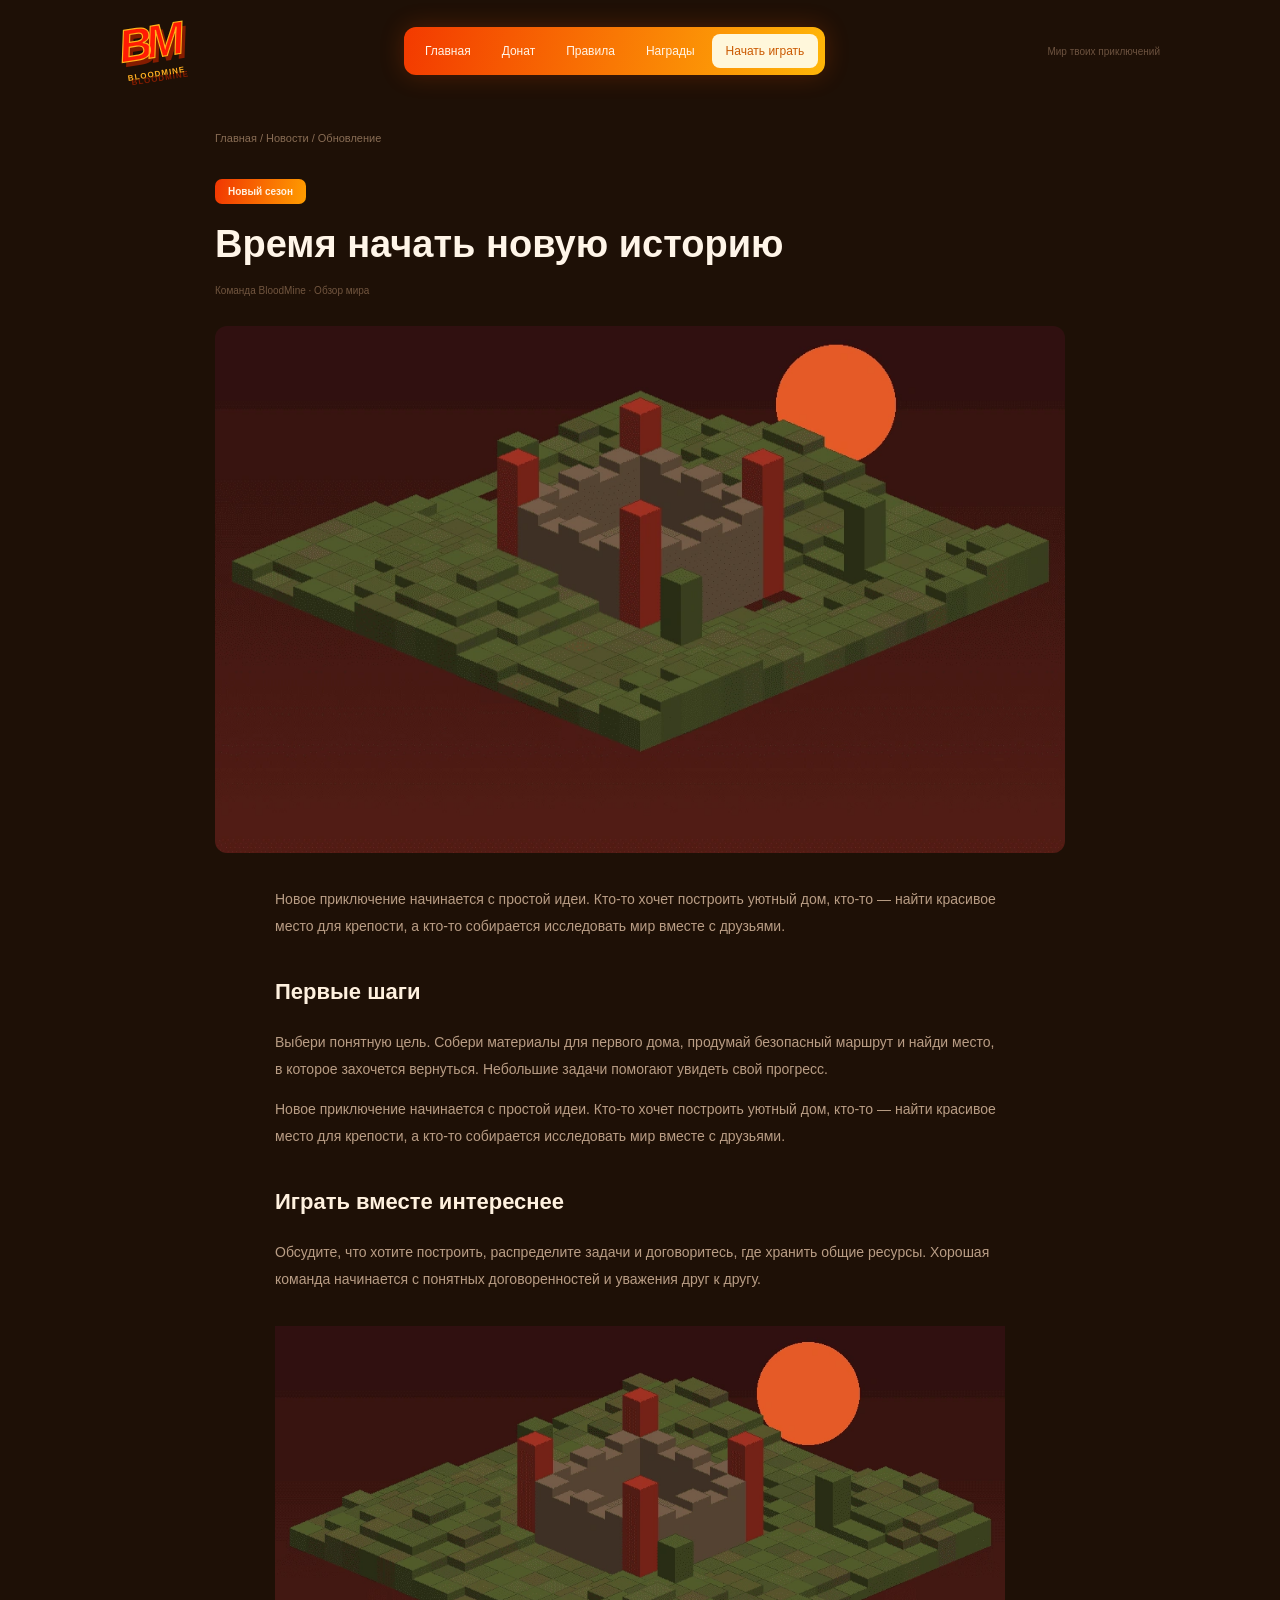
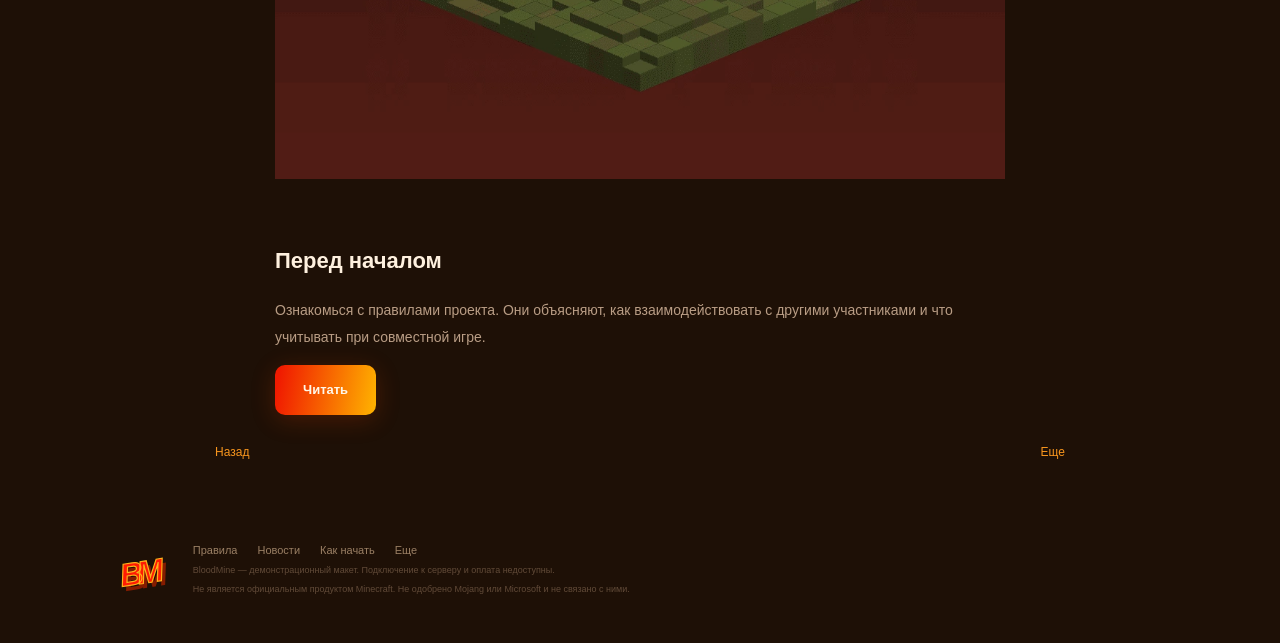
==== commit 30084e98: "Update article.html" ====
--- a/article.html
+++ b/article.html
@@ -1,12 +1,10 @@
 <!DOCTYPE html>
-<html lang="en">
+<html lang="ru">
 <head>
   <meta charset="UTF-8">
-  <title>Главная</title>
+  <title>Новый сезон</title>
   <meta name="description" content="Лучший Minecraft сервер. Minecraft сервер, играть Minecraft, сервер Minecraft, лучший сервер.">
   <meta name="keywords" content="minecraft, сервер, сервер майнкрафт, майнкрафт сервер, лучший сервер, донат, minecraft сервер">
-  <script src="assets/js/catalog.js"></script>
-  <script src="assets/js/widgets.js"></script>
   <link rel="stylesheet" href="assets/css/components.css">
   <link rel="stylesheet" href="assets/css/styles.css">
 </head>
@@ -19,7 +17,7 @@
       </div>
       <div class="header-note">Мир твоих приключений</div>
     </div>
-    <div class="wrap article-page"><div class="breadcrumbs"><a href="index.html">Главная</a> / <a href="news.html">Новости</a> / Обновление</div><span class="pill">Новый сезон</span><h2>Время начать новую историю</h2><p class="article-meta">Команда BloodMine · Обзор мира</p><img class="article-cover" src="assets/images/season.png"><div class="article-body"><p>Новое приключение начинается с простой идеи. Кто-то хочет построить уютный дом, кто-то — найти красивое место для крепости, а кто-то собирается исследовать мир вместе с друзьями.</p><h4>Первые шаги</h4><p>Выбери понятную цель. Собери материалы для первого дома, продумай безопасный маршрут и найди место, в которое захочется вернуться. Небольшие задачи помогают увидеть свой прогресс.</p><p>Новое приключение начинается с простой идеи. Кто-то хочет построить уютный дом, кто-то — найти красивое место для крепости, а кто-то собирается исследовать мир вместе с друзьями.</p><h4>Играть вместе интереснее</h4><p>Обсудите, что хотите построить, распределите задачи и договоритесь, где хранить общие ресурсы. Хорошая команда начинается с понятных договоренностей и уважения друг к другу.</p><img src="assets/images/world.png"><h4>Перед началом</h4><p>Ознакомься с правилами проекта. Они объясняют, как взаимодействовать с другими участниками и что учитывать при совместной игре.</p><a class="orange" href="rules.html">Читать</a></div><div class="article-bottom"><a href="news.html">Назад</a><a href="index.html#shop">Еще</a></div></div>
+    <div class="wrap article-page"><div class="breadcrumbs"><a href="index.html">Главная</a> / <a href="news.html">Новости</a> / Обновление</div><span class="pill">Новый сезон</span><h2>Время начать новую историю</h2><p class="article-meta">Команда BloodMine · Обзор мира</p><img class="article-cover" src="assets/images/season.webp"><div class="article-body"><p>Новое приключение начинается с простой идеи. Кто-то хочет построить уютный дом, кто-то — найти красивое место для крепости, а кто-то собирается исследовать мир вместе с друзьями.</p><h4>Первые шаги</h4><p>Выбери понятную цель. Собери материалы для первого дома, продумай безопасный маршрут и найди место, в которое захочется вернуться. Небольшие задачи помогают увидеть свой прогресс.</p><p>Новое приключение начинается с простой идеи. Кто-то хочет построить уютный дом, кто-то — найти красивое место для крепости, а кто-то собирается исследовать мир вместе с друзьями.</p><h4>Играть вместе интереснее</h4><p>Обсудите, что хотите построить, распределите задачи и договоритесь, где хранить общие ресурсы. Хорошая команда начинается с понятных договоренностей и уважения друг к другу.</p><img src="assets/images/world.webp"><h4>Перед началом</h4><p>Ознакомься с правилами проекта. Они объясняют, как взаимодействовать с другими участниками и что учитывать при совместной игре.</p><a class="orange" href="rules.html">Читать</a></div><div class="article-bottom"><a href="news.html">Назад</a><a href="index.html#shop">Еще</a></div></div>
     <div class="footer wrap">
       <a class="logo small-logo" href="index.html">BM</a>
       <div><div class="footer-links"><a href="rules.html">Правила</a><a href="news.html">Новости</a><a href="how-to-play.html">Как начать</a><a href="archive.html">Еще</a></div>
@@ -28,6 +26,5 @@
     </div>
     <div class="overlay" id="dialog"><div class="modal"><div class="modal-close" onclick="closeDialog()">×</div><div class="pill">BloodMine</div><h2 id="dialog-title">Информация</h2><p id="dialog-text"></p><button class="orange" onclick="closeDialog()">Понятно</button></div></div>
     <div class="toast" id="toast"></div>
-    <script src="assets/js/app.js"></script><script src="assets/js/effects.js"></script>
 </body>
 </html>
--- a/assets/css/styles.css
+++ b/assets/css/styles.css
@@ -8,7 +8,6 @@
 
 body {
     margin: 0;
-    min-width: 1100px;
     color: #fff5e8;
     background: #1e1006;
     font-family: "Trebuchet MS", Arial, sans-serif;
@@ -28,7 +27,8 @@
 }
 
 .wrap {
-    width: 1040px;
+    width: 100%;
+    max-width: 1040px;
     margin: 0 auto;
 }
 
@@ -811,3 +811,27 @@
     max-height: 300px;
     object-fit: contain;
 }
+@media (max-width: 768px) {
+    .wrap { padding: 0 15px; }
+    .header { flex-direction: column; height: auto; padding: 15px 0; }
+    .nav { flex-wrap: wrap; justify-content: center; margin-top: 10px; }
+    .hero { height: auto; flex-direction: column; padding-top: 20px; }
+    .hero-copy { width: 100%; text-align: center; }
+    .hero p { width: 100%; margin: 10px auto; }
+    .hero-players { position: static; width: 100%; height: 300px; }
+    .hero-back { left: 10%; top: 20px; height: 250px; }
+    .hero-front { left: 40%; top: 0; height: 280px; }
+    .store { width: 100%; padding: 10px; }
+    .store-body { flex-direction: column; }
+    .store-preview, .product-column, .description-column { width: 100%; margin-bottom: 15px; }
+    .description-column .orange { width: 100%; margin: 0; }
+    .news-grid, .rewards-grid { grid-template-columns: 1fr; }
+    .guide-layout { flex-direction: column; }
+    .guide-steps { width: 100%; }
+    .guide-player { display: none; }
+    .article-page { width: 100%; padding: 20px 15px; }
+    .article-cover, .article-body, .article-body img { width: 100%; }
+    .news-wide { flex-direction: column; }
+    .news-wide img { width: 100%; }
+    .rules-intro, .rules-list, .bottom-help { width: 100%; }
+}
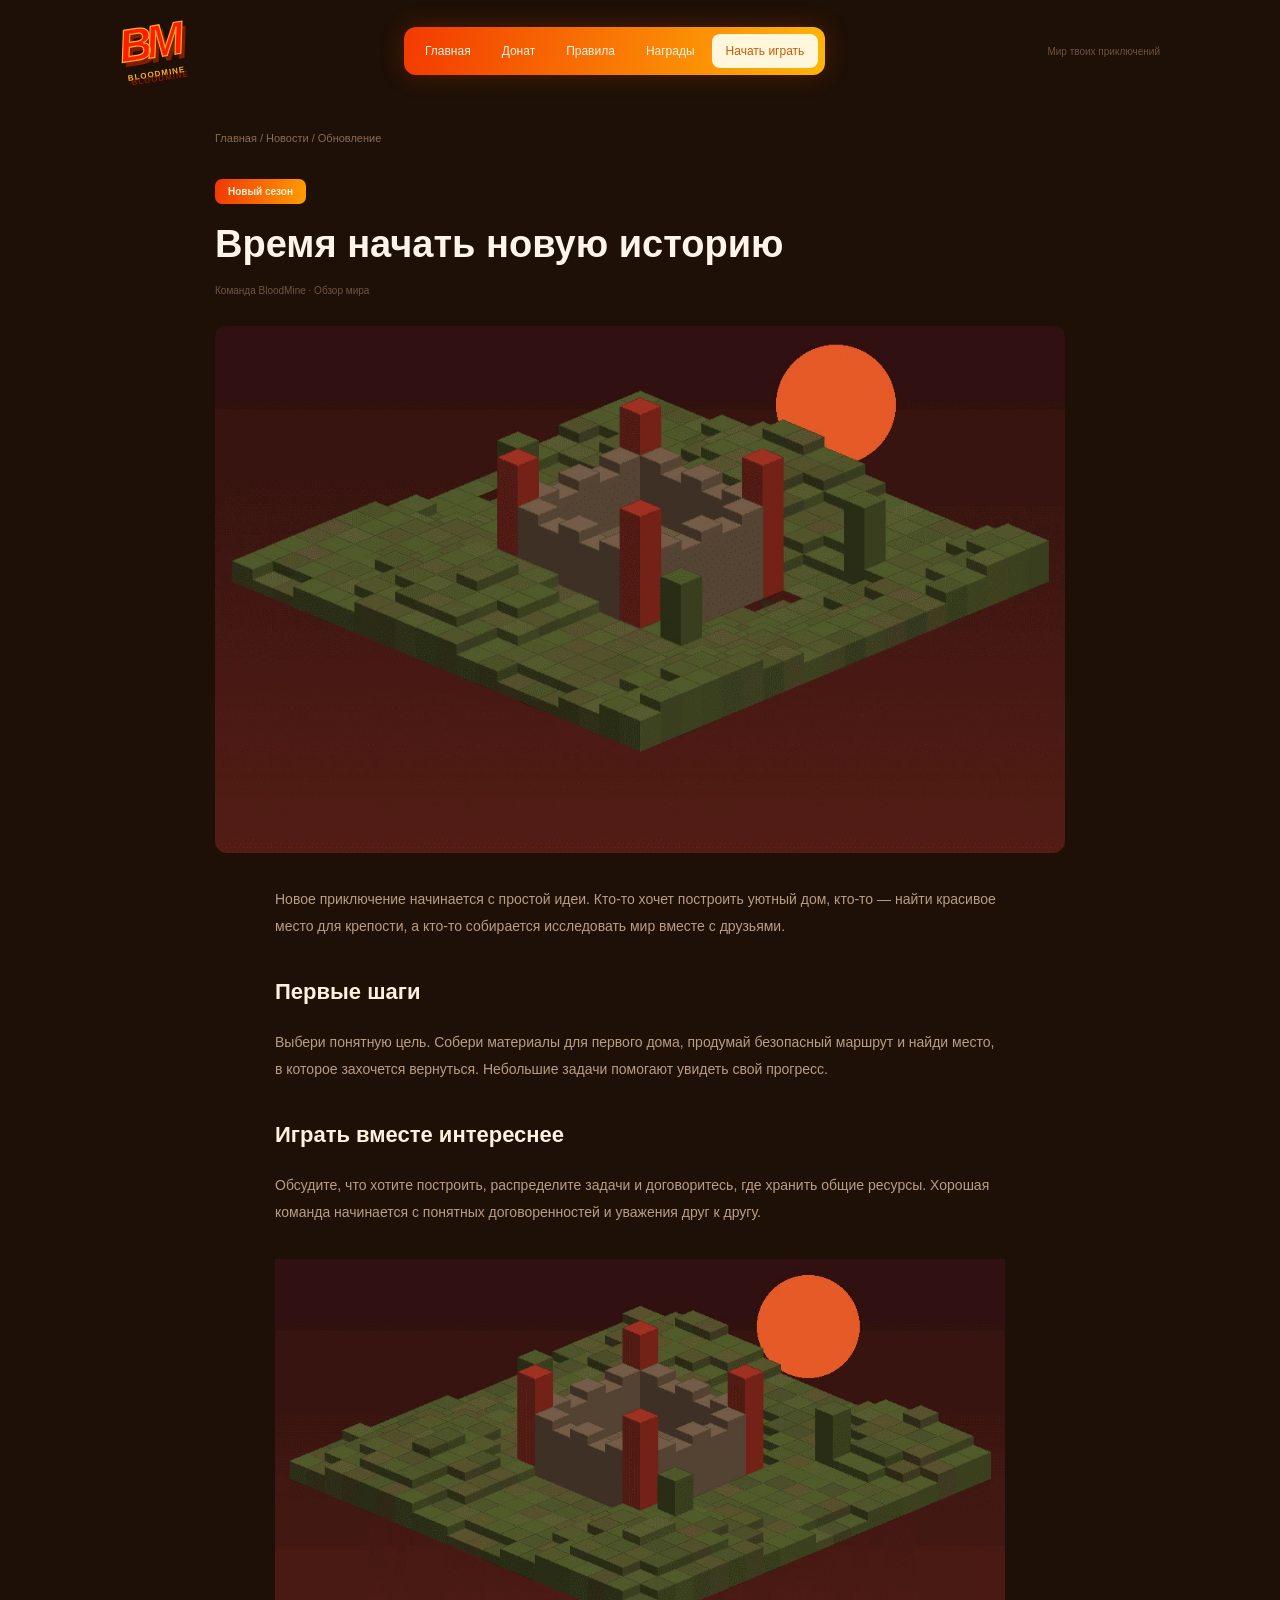
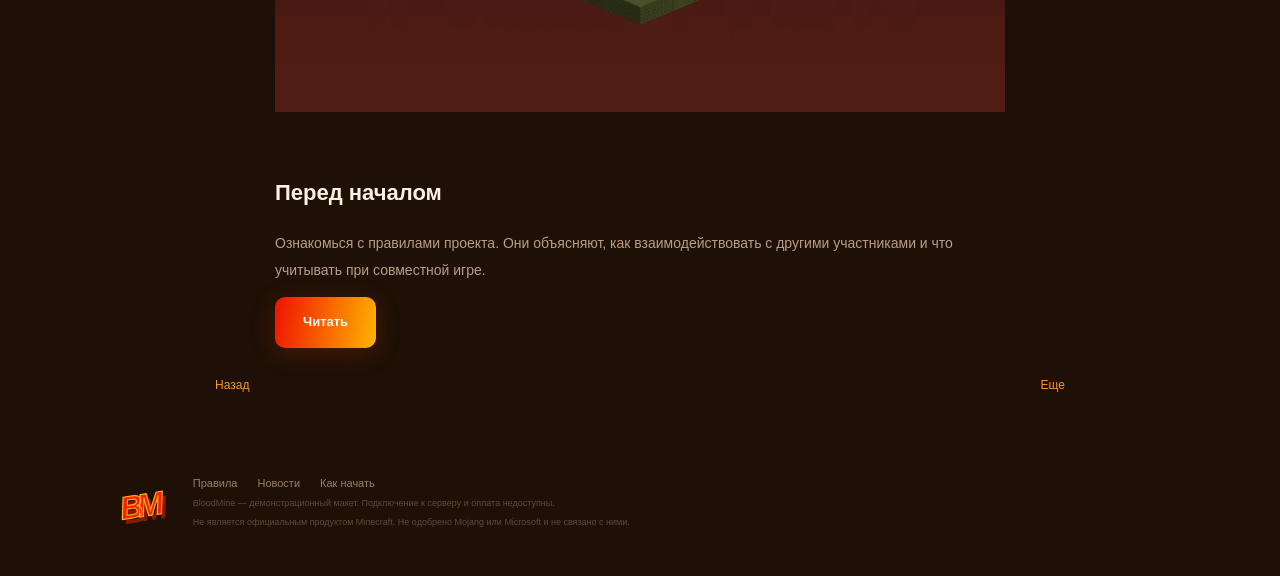
==== commit 65dc739f: "Update article.html" ====
--- a/article.html
+++ b/article.html
@@ -2,8 +2,8 @@
 <html lang="ru">
 <head>
   <meta charset="UTF-8">
-  <title>Новый сезон</title>
-  <meta name="description" content="Лучший Minecraft сервер. Minecraft сервер, играть Minecraft, сервер Minecraft, лучший сервер.">
+  <title>Новый сезон — BloodMine</title>
+  <meta name="description" content="Обзор нового сезона на сервере BloodMine: новые постройки, планы и цели для игроков.">
   <meta name="keywords" content="minecraft, сервер, сервер майнкрафт, майнкрафт сервер, лучший сервер, донат, minecraft сервер">
   <link rel="stylesheet" href="assets/css/components.css">
   <link rel="stylesheet" href="assets/css/styles.css">
@@ -17,14 +17,15 @@
       </div>
       <div class="header-note">Мир твоих приключений</div>
     </div>
-    <div class="wrap article-page"><div class="breadcrumbs"><a href="index.html">Главная</a> / <a href="news.html">Новости</a> / Обновление</div><span class="pill">Новый сезон</span><h2>Время начать новую историю</h2><p class="article-meta">Команда BloodMine · Обзор мира</p><img class="article-cover" src="assets/images/season.webp"><div class="article-body"><p>Новое приключение начинается с простой идеи. Кто-то хочет построить уютный дом, кто-то — найти красивое место для крепости, а кто-то собирается исследовать мир вместе с друзьями.</p><h4>Первые шаги</h4><p>Выбери понятную цель. Собери материалы для первого дома, продумай безопасный маршрут и найди место, в которое захочется вернуться. Небольшие задачи помогают увидеть свой прогресс.</p><p>Новое приключение начинается с простой идеи. Кто-то хочет построить уютный дом, кто-то — найти красивое место для крепости, а кто-то собирается исследовать мир вместе с друзьями.</p><h4>Играть вместе интереснее</h4><p>Обсудите, что хотите построить, распределите задачи и договоритесь, где хранить общие ресурсы. Хорошая команда начинается с понятных договоренностей и уважения друг к другу.</p><img src="assets/images/world.webp"><h4>Перед началом</h4><p>Ознакомься с правилами проекта. Они объясняют, как взаимодействовать с другими участниками и что учитывать при совместной игре.</p><a class="orange" href="rules.html">Читать</a></div><div class="article-bottom"><a href="news.html">Назад</a><a href="index.html#shop">Еще</a></div></div>
+    <div class="wrap article-page"><div class="breadcrumbs"><a href="index.html">Главная</a> / <a href="news.html">Новости</a> / Обновление</div><span class="pill">Новый сезон</span><h2>Время начать новую историю</h2><p class="article-meta">Команда BloodMine · Обзор мира</p><img class="article-cover" src="assets/images/season.webp" alt="Новый сезон"><div class="article-body"><p>Новое приключение начинается с простой идеи. Кто-то хочет построить уютный дом, кто-то — найти красивое место для крепости, а кто-то собирается исследовать мир вместе с друзьями.</p><h4>Первые шаги</h4><p>Выбери понятную цель. Собери материалы для первого дома, продумай безопасный маршрут и найди место, в которое захочется вернуться. Небольшие задачи помогают увидеть свой прогресс.</p><h4>Играть вместе интереснее</h4><p>Обсудите, что хотите построить, распределите задачи и договоритесь, где хранить общие ресурсы. Хорошая команда начинается с понятных договоренностей и уважения друг к другу.</p><img src="assets/images/world.webp" alt="Мир BloodMine"><h4>Перед началом</h4><p>Ознакомься с правилами проекта. Они объясняют, как взаимодействовать с другими участниками и что учитывать при совместной игре.</p><a class="orange" href="rules.html">Читать</a></div><div class="article-bottom"><a href="news.html">Назад</a><a href="index.html#shop">Еще</a></div></div>
     <div class="footer wrap">
       <a class="logo small-logo" href="index.html">BM</a>
-      <div><div class="footer-links"><a href="rules.html">Правила</a><a href="news.html">Новости</a><a href="how-to-play.html">Как начать</a><a href="archive.html">Еще</a></div>
+      <div><div class="footer-links"><a href="rules.html">Правила</a><a href="news.html">Новости</a><a href="how-to-play.html">Как начать</a></div>
       <p>BloodMine — демонстрационный макет. Подключение к серверу и оплата недоступны.</p>
       <p>Не является официальным продуктом Minecraft. Не одобрено Mojang или Microsoft и не связано с ними.</p></div>
     </div>
     <div class="overlay" id="dialog"><div class="modal"><div class="modal-close" onclick="closeDialog()">×</div><div class="pill">BloodMine</div><h2 id="dialog-title">Информация</h2><p id="dialog-text"></p><button class="orange" onclick="closeDialog()">Понятно</button></div></div>
     <div class="toast" id="toast"></div>
+    <script src="assets/js/app.js"></script>
 </body>
 </html>
